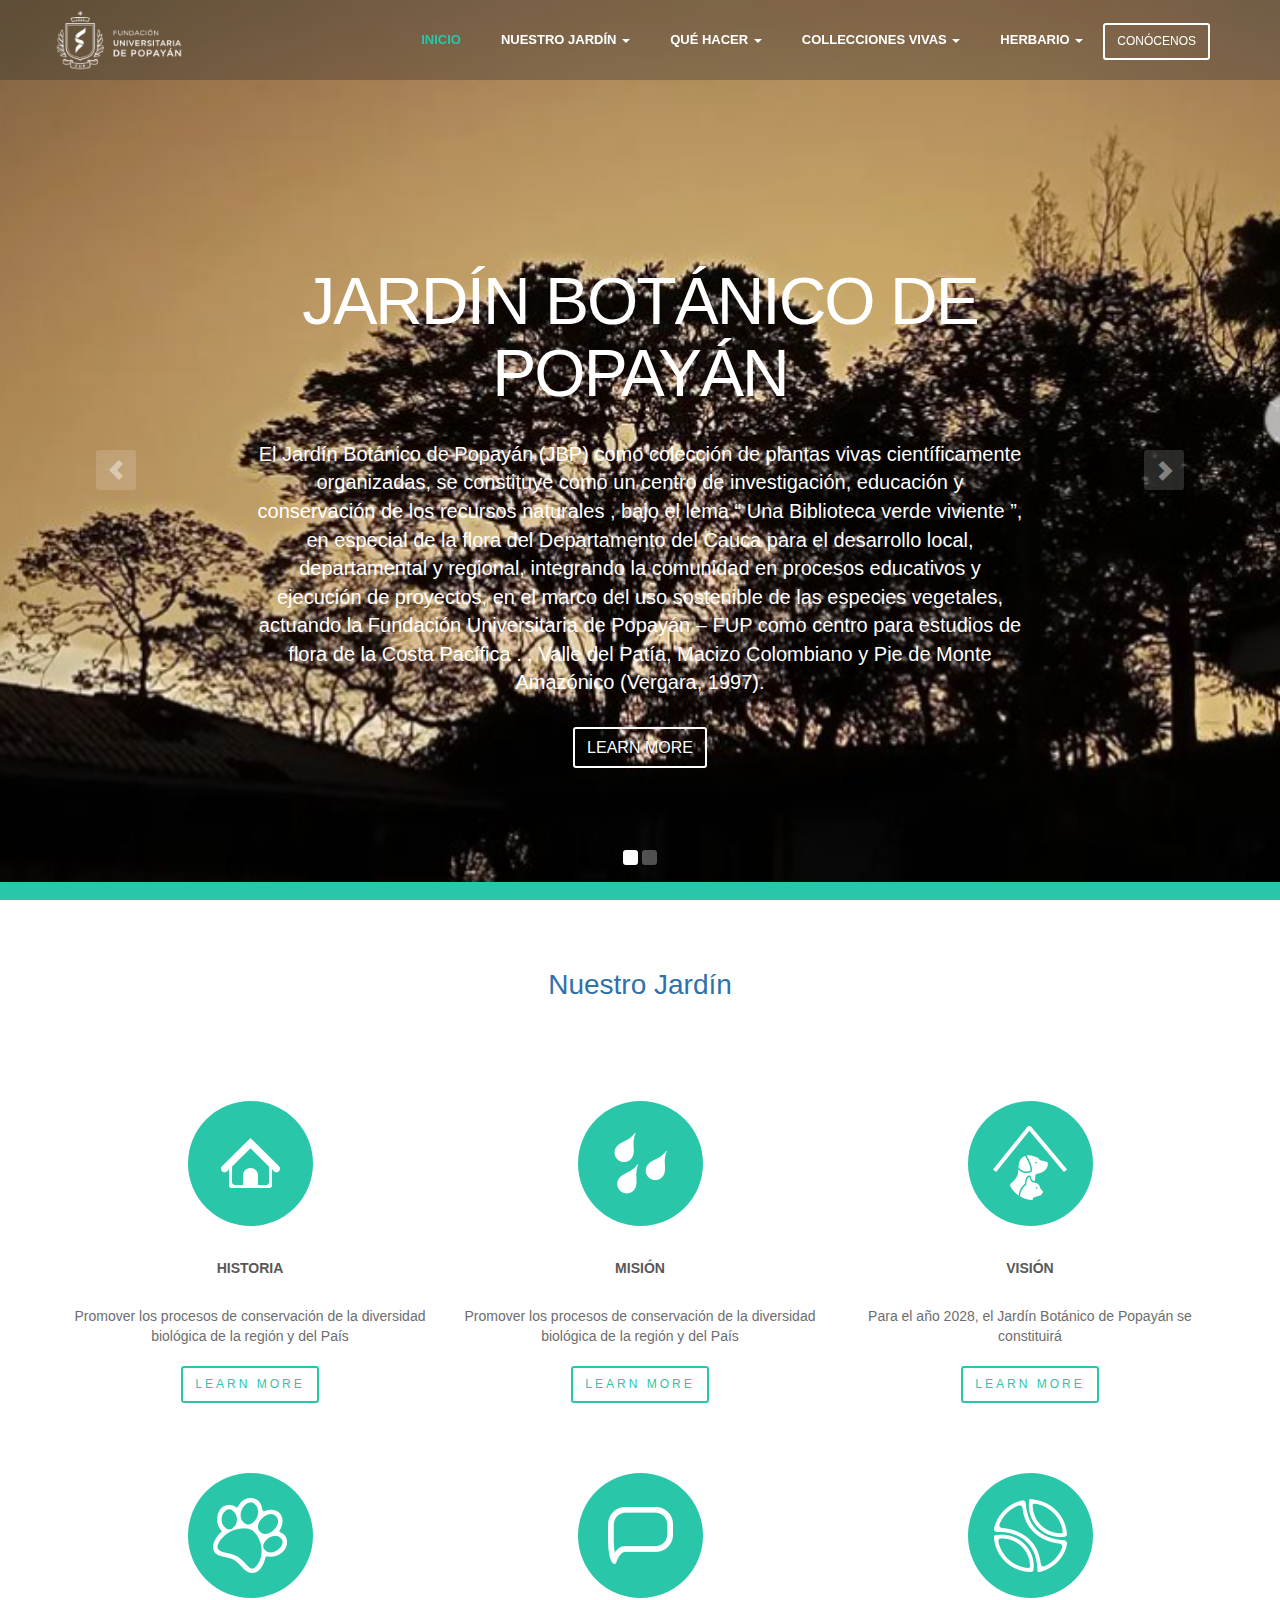
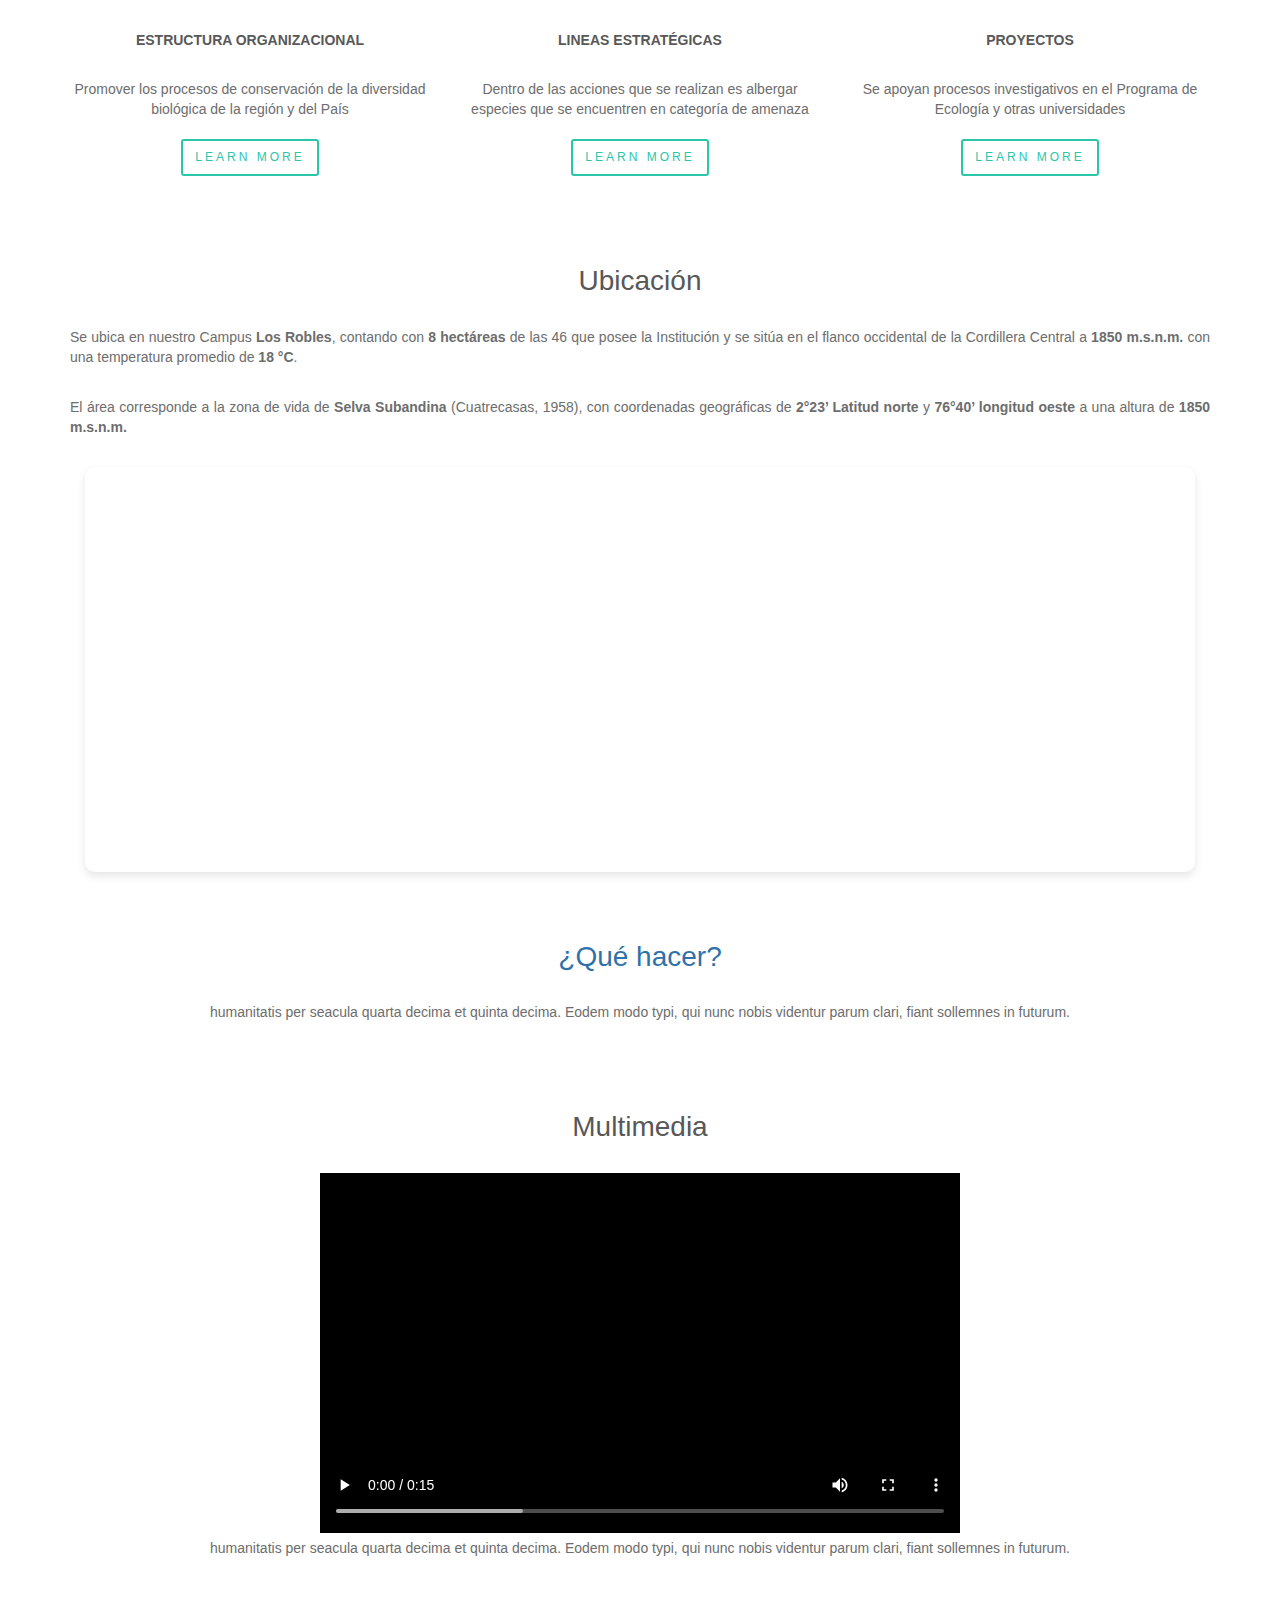
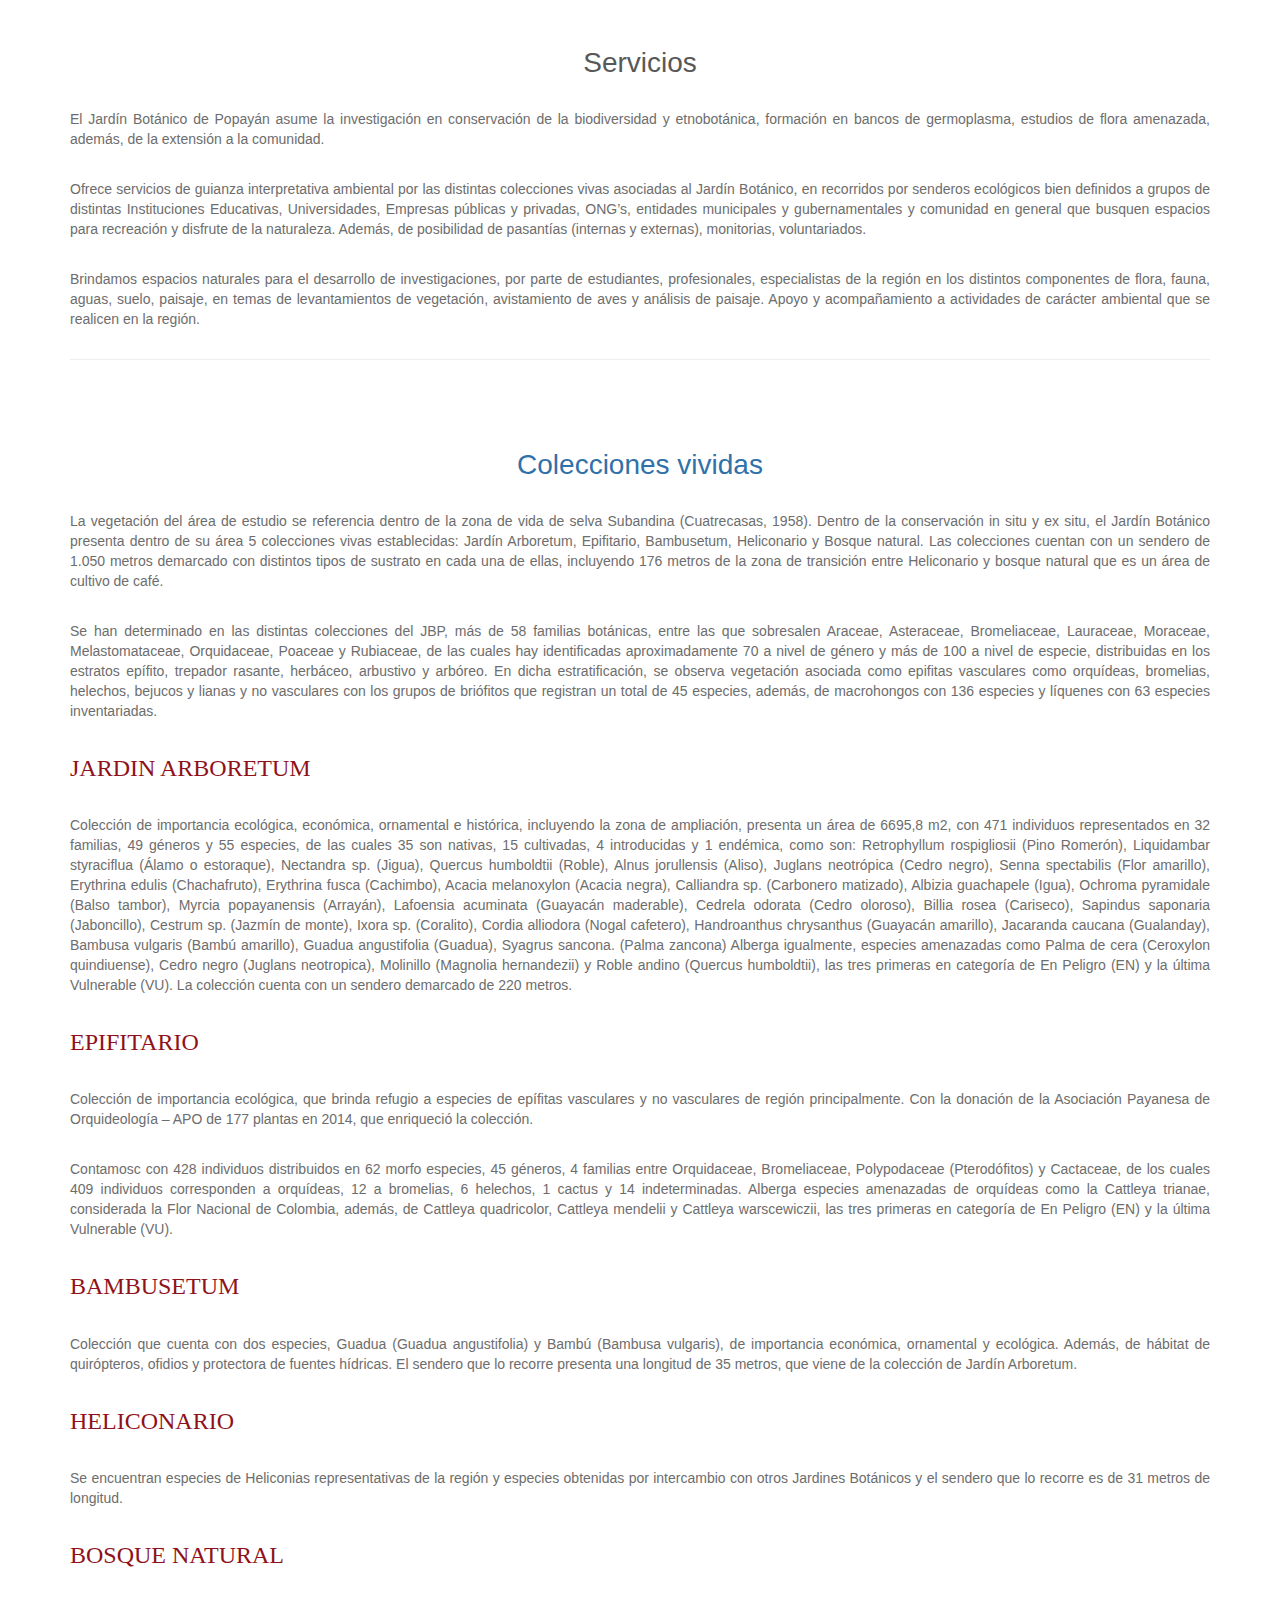
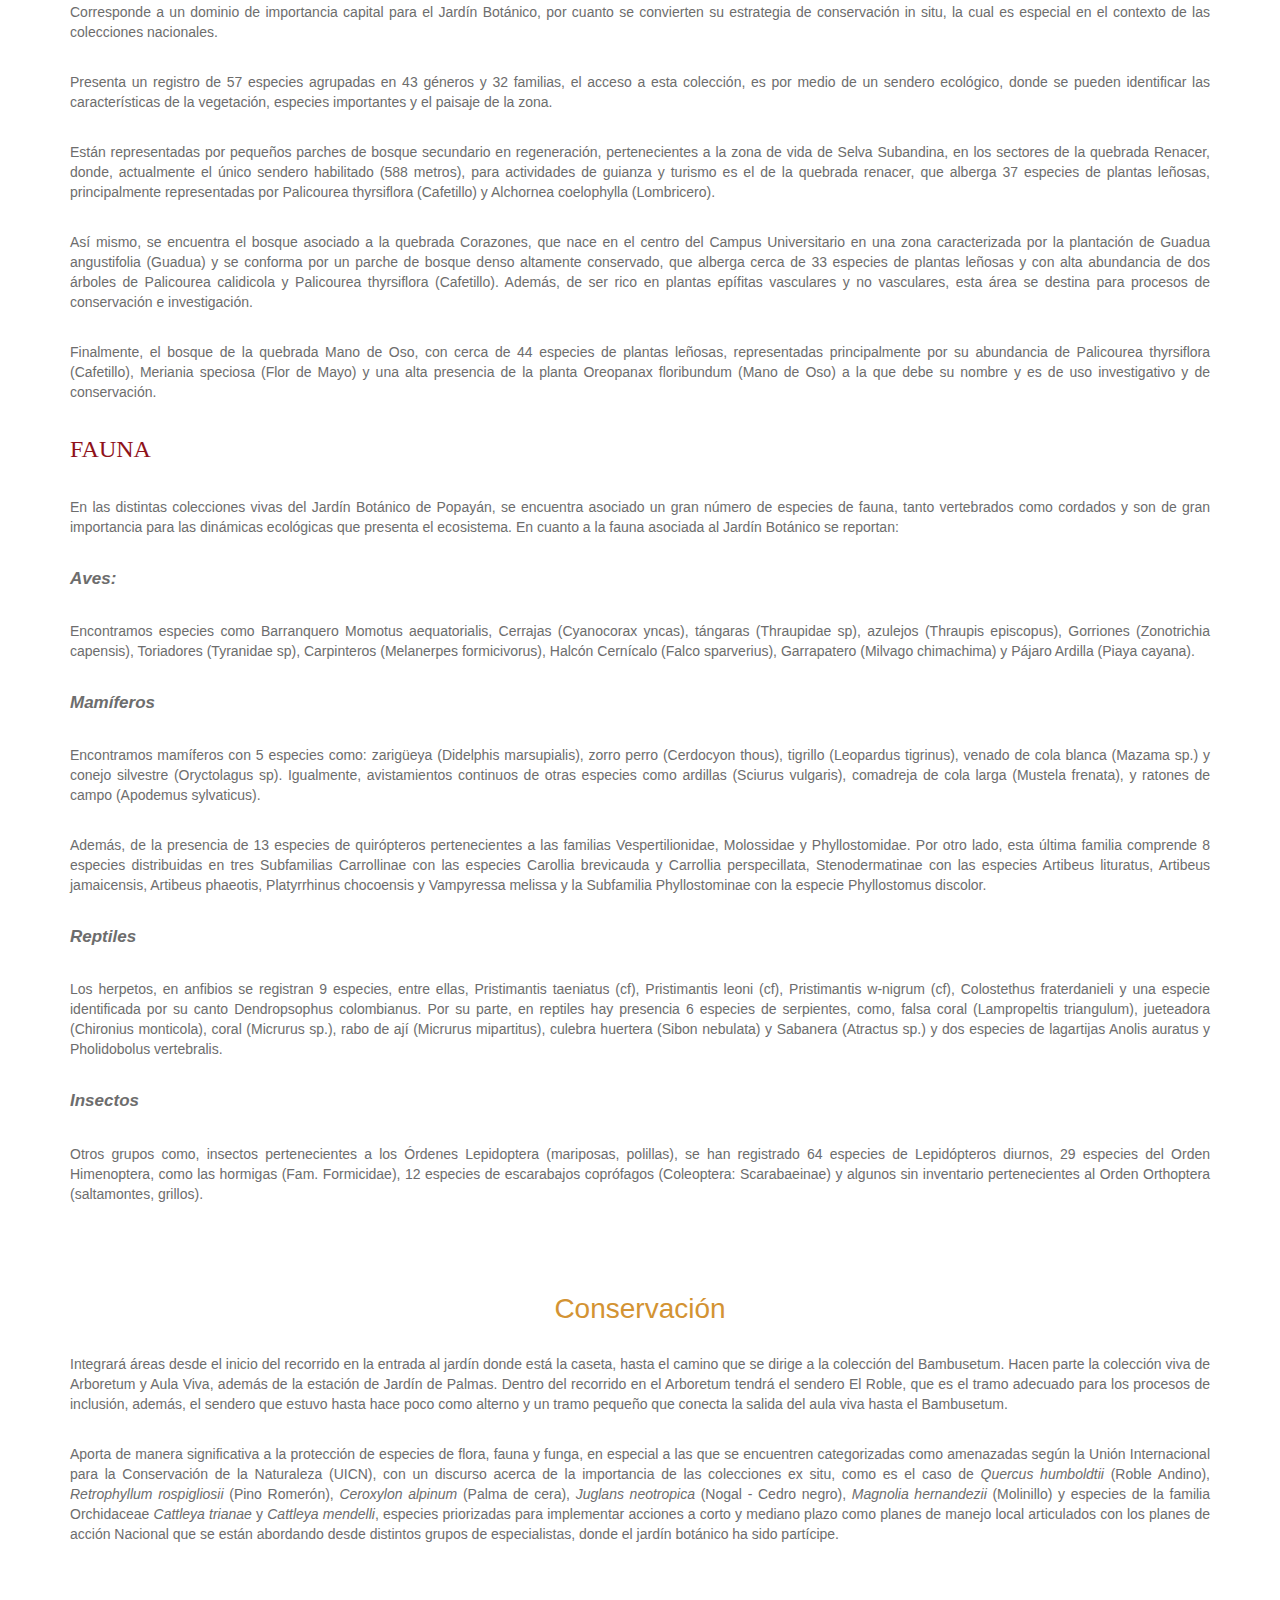
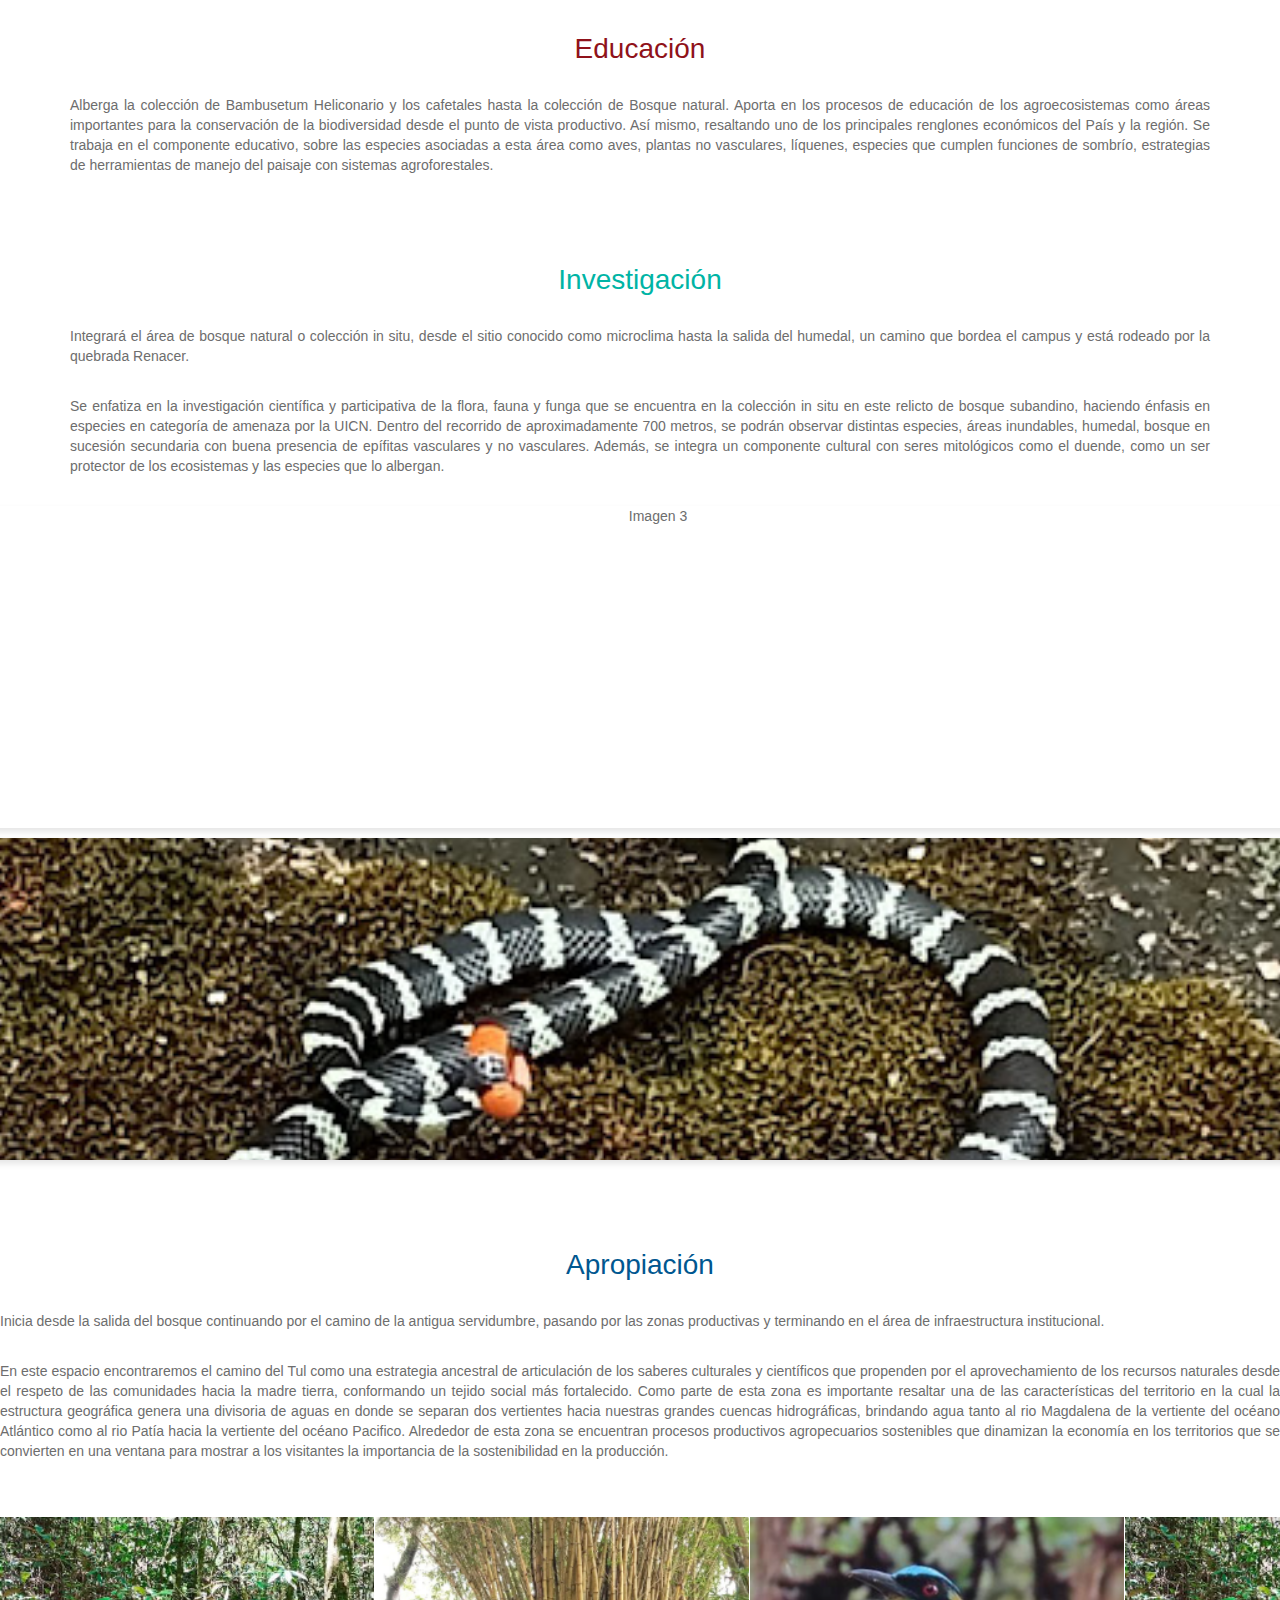
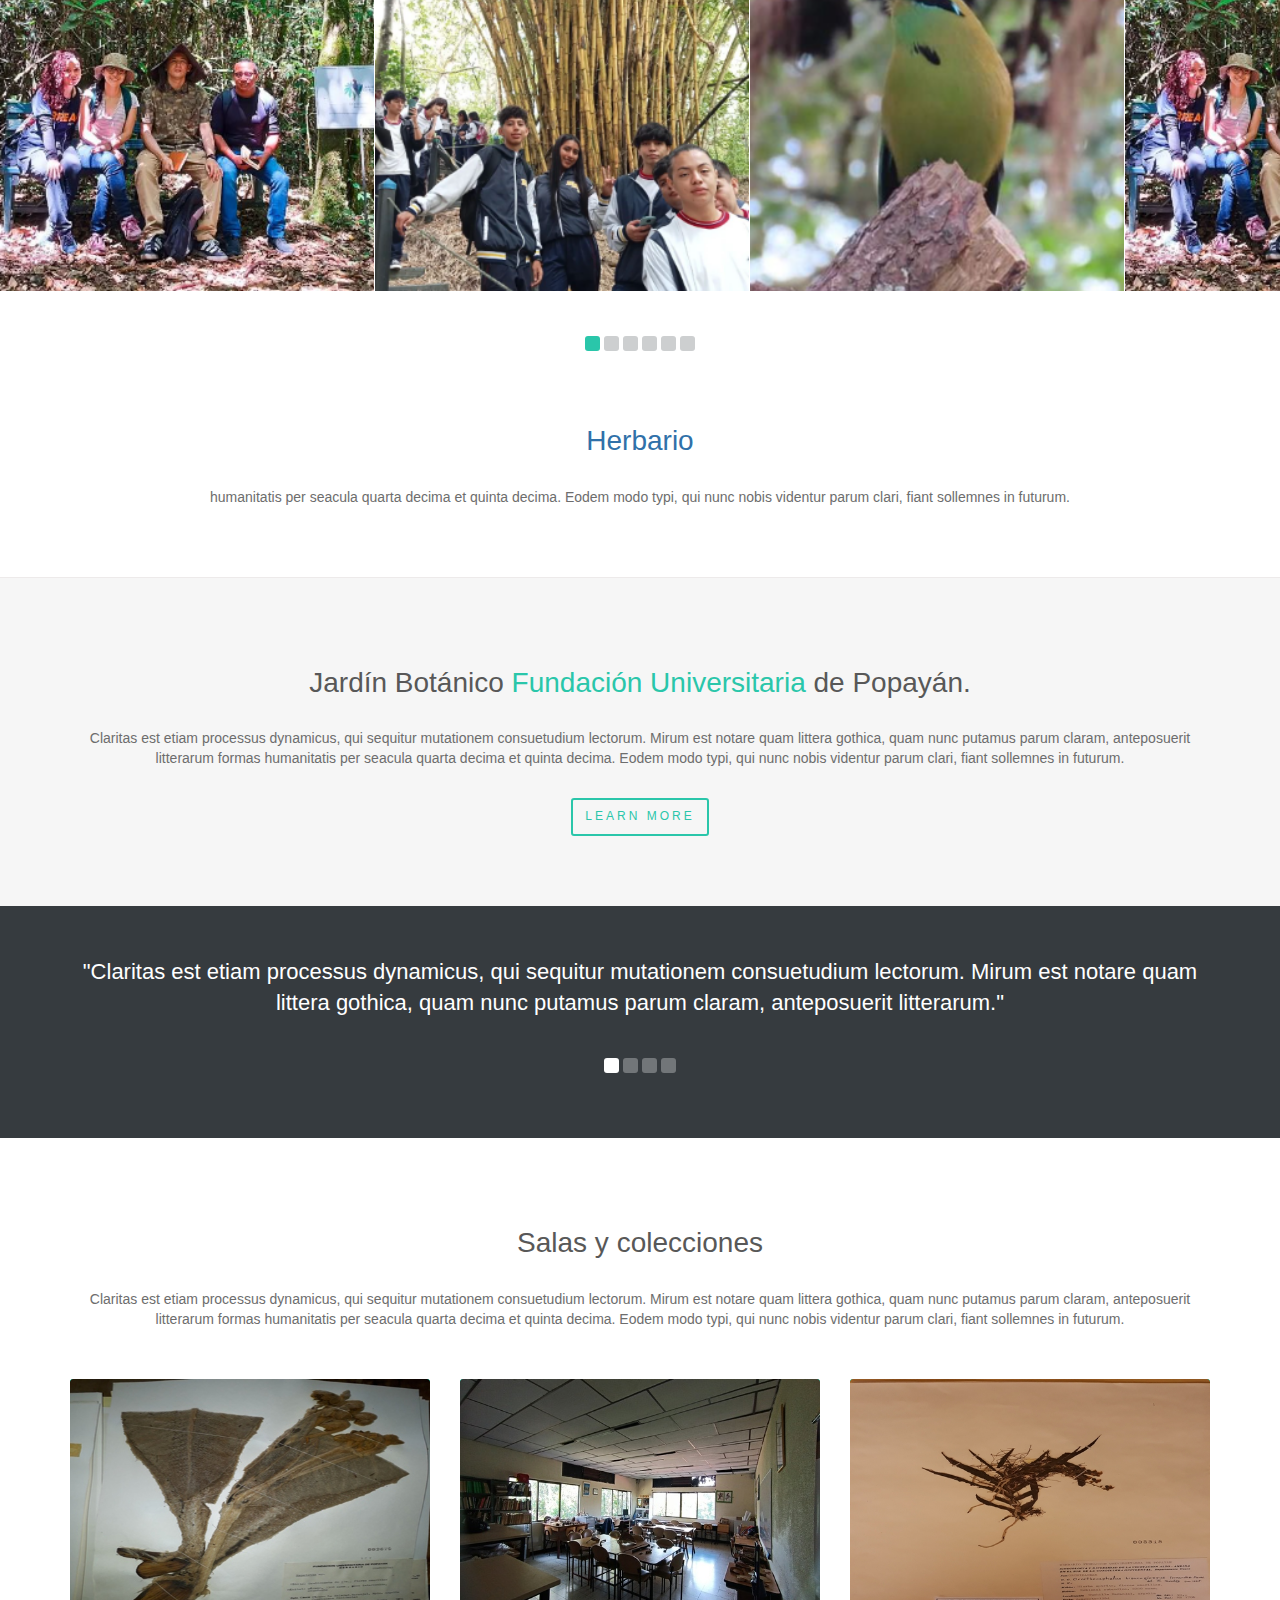
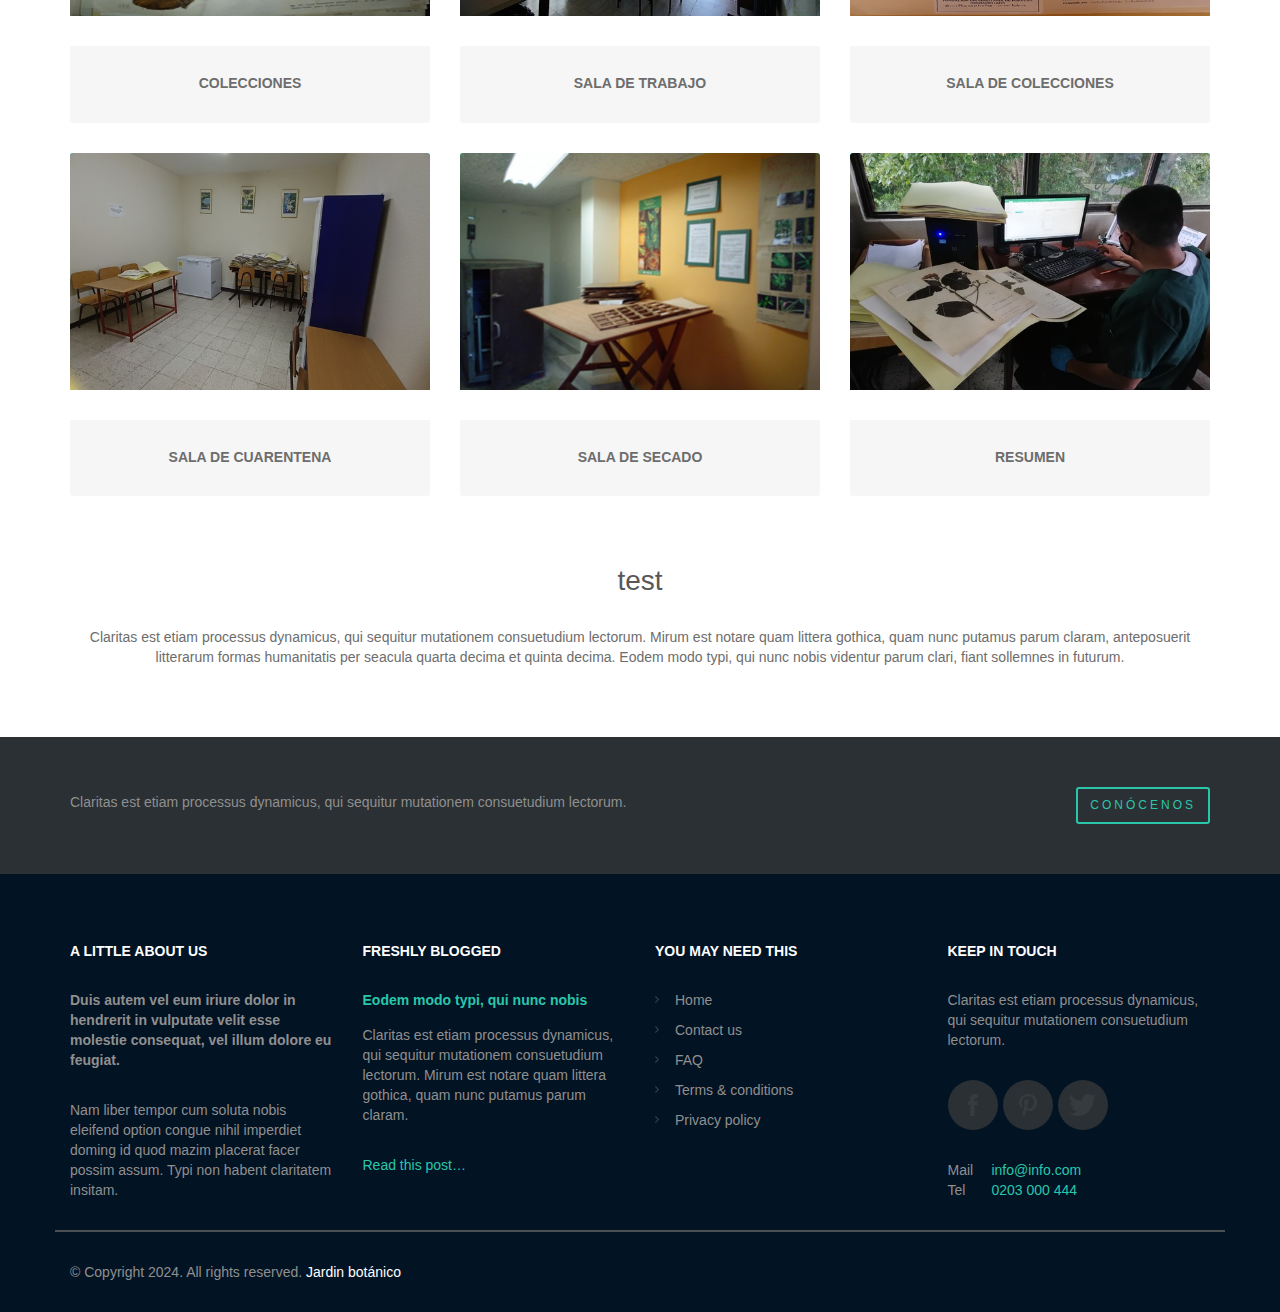
==== index.html @ 78803b73 "versión 01" ====
<!DOCTYPE html>
<html lang="en">
  <!-- Mirrored from xenothemes.co.uk/html-templates/petcare/ by HTTrack Website Copier/3.x [XR&CO'2014], Thu, 02 Nov 2023 05:09:32 GMT -->
  <head>
    <meta charset="utf-8" />
    <meta http-equiv="X-UA-Compatible" content="IE=edge" />
    <meta name="viewport" content="width=device-width, initial-scale=1" />
    <title>Jardín Botánico</title>
    <link href="css/bootstrap.min.css" rel="stylesheet" />
    <link href="css/style.css" rel="stylesheet" />
    <link
      href="../../../fonts.googleapis.com/css6808.css?family=Cabin:400,500,600,700,400italic,500italic,600italic,700italic"
      rel="stylesheet"
      type="text/css"
    />
    <link
      href="../../../fonts.googleapis.com/cssa11b.css?family=Lato:300,400,700,900,400italic,700italic,900italic"
      rel="stylesheet"
      type="text/css"
    />
    <!--[if lt IE 9]>
      <script src="https://oss.maxcdn.com/libs/html5shiv/3.7.0/html5shiv.js"></script>
      <script src="https://oss.maxcdn.com/libs/respond.js/1.4.2/respond.min.js"></script>
    <![endif]-->
    <!--[if IE 8
      ]><link rel="stylesheet" type="text/css" href="css/ie8.css"
    /><![endif]-->
  </head>
  <body class="homepage">
    <!-- Navigation -->
    <div class="navbar navbar-default navbar-fixed-top" role="navigation">
      <div class="container">
        <div class="navbar-header">
          <button
            type="button"
            class="navbar-toggle"
            data-toggle="collapse"
            data-target=".navbar-collapse"
          >
            <span class="sr-only">Toggle navigation</span>
            <span class="icon-bar"></span>
            <span class="icon-bar"></span>
            <span class="icon-bar"></span>
          </button>
          <h1>
            <a class="navbar-brand" href="#">
              <img
                src="images/escudo-fundacion.png"
                alt="escudo-fup"
                width="128px"
                height="auto"
              />
            </a>
          </h1>
        </div>
        <div class="navbar-collapse collapse">
          <ul class="nav navbar-nav">
            <li class="active">
              <a href="#" title="Inicio"
                ><span data-hover="Inicio">Inicio</span></a
              >
            </li>
            <li class="dropdown">
              <a href="" class="dropdown-toggle" data-toggle="dropdown"
                ><span data-hover="Nuestro Jardín">Nuestro Jardín</span>
                <b class="caret"></b
              ></a>
              <ul class="dropdown-menu dropdown-color">
                <li>
                  <a href="#ubicacion" title="Ubicación">Ubicación</a>
                </li>
              </ul>
            </li>
            <li class="dropdown">
              <a href="" class="dropdown-toggle" data-toggle="dropdown"
                ><span data-hover="Qué hacer">Qué hacer</span>
                <b class="caret"></b
              ></a>
              <ul class="dropdown-menu dropdown-color">
                <li>
                  <a href="#multimedia" title="Multimedia">Multimedia</a>
                </li>
                <li>
                  <a href="#servicios" title="Servicios">Servicios</a>
                </li>
              </ul>
            </li>
            <li class="dropdown">
              <a href="" class="dropdown-toggle" data-toggle="dropdown"
                ><span data-hover="Collecciones vivas">Collecciones vivas</span>
                <b class="caret"></b
              ></a>
              <ul class="dropdown-menu dropdown-color">
                <li>
                  <a href="#conservacion" title="Conservación">Conservación</a>
                </li>
                <li>
                  <a href="#educacion" title="Educación">Educación</a>
                </li>
                <li>
                  <a href="#investigacion" title="Investigación"
                    >Investigación</a
                  >
                </li>
                <li>
                  <a href="#apropiacion" title="Apropiación">Apropiación</a>
                </li>
              </ul>
            </li>
            <li class="dropdown">
              <a href="" class="dropdown-toggle" data-toggle="dropdown"
                ><span data-hover="Herbario">Herbario</span>
                <b class="caret"></b
              ></a>
              <ul class="dropdown-menu dropdown-color">
                <li>
                  <a href="#nosotros" title="Nosotros">Nosotros</a>
                </li>
                <li>
                  <a href="#salas" title="Salas y colecciones"
                    >Salas y colecciones</a
                  >
                </li>
              </ul>
            </li>
            <li class="purchase-btn">
              <button type="button" class="btn btn-default" onclick="window.open('https://fup.edu.co/', '_blank')">Conócenos</button>
            </li>
          </ul>
        </div>
      </div>
    </div>
    <!-- Navigation end -->
    <!-- Slider -->
    <div id="home_carousel" class="carousel slide" data-ride="carousel">
      <!-- Indicators -->
      <ol class="carousel-indicators">
        <li data-target="#home_carousel" data-slide-to="0" class="active"></li>
        <li data-target="#home_carousel" data-slide-to="1"></li>
      </ol>

      <!-- Wrapper for slides -->
      <div class="carousel-inner">
        <div class="item active">
          <img src="images/2.png" alt="" />
          <div class="carousel-caption">
            <h2>JARDÍN BOTÁNICO DE POPAYÁN</h2>
            <p>
              El Jardín Botánico de Popayán (JBP) como colección de plantas vivas científicamente organizadas, se constituye como un centro de investigación, educación
							y conservación de los recursos naturales , bajo el lema “ Una Biblioteca verde viviente ”, en especial de la flora del Departamento del Cauca para el desarrollo 
							local, departamental y regional, integrando la comunidad en procesos educativos y ejecución de proyectos, en el marco del uso sostenible de las especies vegetales, 
							actuando la Fundación Universitaria de Popayán – FUP como centro para estudios de flora de la Costa Pacífica . , Valle del Patía, Macizo Colombiano y Pie 
							de Monte Amazónico (Vergara, 1997).
            </p>
            <form
              method="get"
              action=" #"
            >
              <button type="submit" class="btn btn-lg btn-default">
                Learn more
              </button>
            </form>
          </div>
        </div>
        <div class="item">
          <img src="images/3.png" alt="" />
          <div class="carousel-caption">
            <h2>Afiliaciones y Redes</h2>
            <p>	-Red Nacional de Jardines Botánicos de Colombia.</p>
						<p>	-Registro Único Nacional de Colecciones Biológicas (RNC).</p>
						<p>	-Red de Museos de Ciencias e Historia Natural.</p>
            <form
              method="get"
              action=" #"
            >
              <button type="submit" class="btn btn-lg btn-default">
                Learn more
              </button>
            </form>
          </div>
        </div>
      </div>

      <!-- Controls -->
      <a class="left carousel-control" href="#home_carousel" data-slide="prev">
        <span class="glyphicon glyphicon-chevron-left"></span>
      </a>
      <a class="right carousel-control" href="#home_carousel" data-slide="next">
        <span class="glyphicon glyphicon-chevron-right"></span>
      </a>
    </div>
    <!-- Slider end -->
    <!-- Services -->
     
    <div class="container">
      <div class="col-md-12 centered">
        <h3 style="color: #3071a9;"><span>Nuestro Jardín</span></h3>
    </div>



      <div class="row">
        <div class="col-md-4 col3">
          <a
            href=""
            title="Dog boarding kennels"
            class="roundal"
            id="kennel"
          ></a>
          <h3>HISTORIA</h3>
          <details>
              <summary>Promover los procesos de conservación de la diversidad biológica de la región y del País</summary>
              <p>Que contribuya al fortalecimiento de los programas de desarrollo de las comunidades, mediante el conocimiento y estudio de la flora amenazada, de potencial económico, genético y ecológico de las plantas cultivadas, silvestres y la fauna asociada al jardín.</p>
          </details>
          <br>
          <form
            method="get"
            action=" #"
          >
            <button type="submit" class="btn btn-default btn-green">
              Learn more
            </button>
          </form>
        </div>
        <div class="col-md-4 col3">
          <a
            href="#"
            title="Doggy grooming"
            class="roundal"
            id="grooming"
          ></a>
          <h3>MISIÓN</h3>
                <details>
                    <summary>Promover los procesos de conservación de la diversidad biológica de la región y del País</summary>
                    <p>Que contribuya al fortalecimiento de los programas de desarrollo de las comunidades, mediante el conocimiento y estudio de la flora amenazada, de potencial económico, genético y ecológico de las plantas cultivadas, silvestres y la fauna asociada al jardín.</p>
                </details>
                <br>
          <form
            method="get"
            action=" #"
          >
            <button type="submit" class="btn btn-default btn-green">
              Learn more
            </button>
          </form>
        </div>
        <div class="col-md-4 col3">
          <a
            href="#"
            title="Adoption centre"
            class="roundal"
            id="adoption"
          ></a>
          <h3>VISIÓN</h3>
                <details>
                    <summary>Para el año 2028, el Jardín Botánico de Popayán se constituirá</summary>
                    <p>Como un centro de estudios en el ámbito científico, técnico, tecnológico y educativo, promoviendo procesos de conservación de la biodiversidad, productivos y ecoturísticos, que mediante la investigación contribuyan al conocimiento del patrimonio cultural, natural, desarrollo local y regional.</p>
                </details>
                <br>
          <form
            method="get"
            action=" #"
          >
            <button type="submit" class="btn btn-default btn-green">
              Learn more
            </button>
          </form>
        </div>
        <div class="col-md-4 col3">
          <a
            href="#"
            title="Dog walking"
            class="roundal"
            id="walking"
          ></a>
          <h3>ESTRUCTURA ORGANIZACIONAL</h3>
                <details>
                    <summary>Promover los procesos de conservación de la diversidad biológica de la región y del País</summary>
                    <p>Que contribuya al fortalecimiento de los programas de desarrollo de las comunidades, mediante el conocimiento y estudio de la flora amenazada, de potencial económico, genético y ecológico de las plantas cultivadas, silvestres y la fauna asociada al jardín.</p>
                </details>
                <br>
          <form
            method="get"
            action=" #"
          >
            <button type="submit" class="btn btn-default btn-green">
              Learn more
            </button>
          </form>
        </div>
        <div class="col-md-4 col3">
          <a
            href="#"
            title="Care advice"
            class="roundal"
            id="advice"
          ></a>
          <h3>LINEAS ESTRATÉGICAS</h3>
          <details>
              <summary>Dentro de las acciones que se realizan es albergar especies que se encuentren en categoría de amenaza</summary>
              <p>Como es el caso de la Palma de cera, Molinillo y algunas orquídeas del género Cattleya, desarrollando proyectos que permiten hacer seguimiento y monitoreo a las especies ya establecidas en el área.</p>
          </details>
          <br>
          <form
            method="get"
            action=" #"
          >
            <button type="submit" class="btn btn-default btn-green">
              Learn more
            </button>
          </form>
        </div>
        <div class="col-md-4 col3">
          <a
            href="#"
            title="Puppy play"
            class="roundal"
            id="play"
          ></a>
          <h3>PROYECTOS</h3>
                <details>
                    <summary>Se apoyan procesos investigativos en el Programa de Ecología y otras universidades</summary>
                    <p>Incluyendo trabajos de grado y proyectos de aula de estudiantes de Ecología, Biología, Ingeniería Forestal e Ingeniería Ambiental, fomentando la publicación de guías de campo y artículos científicos.</p>
                </details>
                <br>
          <form
            method="get"
            action=" #"
          >
            <button type="submit" class="btn btn-default btn-green">
              Learn more
            </button>
          </form>
        </div>
      </div>
      <div class="row" id="ubicacion">
        <div class="col-md-12 centered pt-2">
          <h3><span>Ubicación</span></h3>
          <p style="text-align: justify;">
            Se ubica en nuestro Campus <strong>Los Robles</strong>, contando con <b>8 hectáreas</b> de las 46 que posee la 
            Institución y se sitúa en el flanco occidental de la Cordillera Central a <b>1850 m.s.n.m.</b> con una temperatura promedio de <strong>18 °C</strong>.
          </p>
          <p style="text-align: justify;">
            El área corresponde a la zona de vida de <strong>Selva Subandina</strong> (Cuatrecasas, 1958), con coordenadas geográficas de <b>2°23’ Latitud norte</b> y <b>76°40’ longitud oeste</b> a una altura de <strong>1850 m.s.n.m.</strong>
          </p>
          <!-- Card que contiene el mapa -->
				<div class="col-md-12">
					<div class="card" style="border-radius: 10px; box-shadow: 0 4px 8px rgba(0, 0, 0, 0.1);">
						<div class="card-body">
              <!-- Mapa en iframe dentro de la card -->
							<iframe 
								src="https://www.google.com/maps/embed?pb=!1m18!1m12!1m3!1d31804.29339862994!2d-76.61677993359375!3d2.4419057!2m3!1f0!2f0!3f0!3m2!1i1024!2i768!4f13.1!3m3!1m2!1s0x8e300419afade71b%3A0x124cd8da8f1cf68!2sPopay%C3%A1n%2C%20Cauca!5e0!3m2!1sen!2sco!4v1697390913287!5m2!1sen!2sco" 
								width="100%" 
								height="400" 
								style="border:0;" 
								allowfullscreen="" 
								loading="lazy" 
								referrerpolicy="no-referrer-when-downgrade">
							</iframe>
						</div>
					</div>
				</div>
        </div>
      </div>
      
      <div class="row">
        <div class="col-md-12 centered">
          <h3 style="color: #3071a9;"><span>¿Qué hacer?</span></h3>
          <p>
            humanitatis per seacula quarta decima et quinta decima. Eodem modo
            typi, qui nunc nobis videntur parum clari, fiant sollemnes in
            futurum.
          </p>
          <!-- Card que contiene el mapa -->
        </div>
      </div>

      <div class="row" id="multimedia">
        <div class="col-md-12 centered pt-2">
          <h3><span>Multimedia</span></h3>
          <video width="640" height="360" controls autoplay>
            <source src="images/video1.mp4" type="video/mp4">
          </video>
          <p>
            humanitatis per seacula quarta decima et quinta decima. Eodem modo
            typi, qui nunc nobis videntur parum clari, fiant sollemnes in
            futurum.
          </p>
          <!-- Card que contiene el mapa -->
        </div>
      </div>

      <div class="row" id="servicios">
        <div class="col-md-12 centered pt-2">
          <h3><span>Servicios</span></h3>
          <p style="text-align: justify;">
            El Jardín Botánico de Popayán asume la investigación en conservación de la biodiversidad y etnobotánica, 
            formación en bancos de germoplasma, estudios de flora amenazada, además, de la extensión a la comunidad.
          </p>
          <p style="text-align: justify;">
            Ofrece servicios de guianza interpretativa ambiental por las distintas colecciones vivas asociadas al Jardín Botánico, en recorridos por 
            senderos ecológicos bien definidos a grupos de distintas Instituciones Educativas, Universidades, Empresas públicas y privadas, ONG’s, 
            entidades municipales y gubernamentales y comunidad en general que busquen espacios para recreación y disfrute de la naturaleza. Además, 
            de posibilidad de pasantías (internas y externas), monitorias, voluntariados.
          </p>
          <p style="text-align: justify;">
            Brindamos espacios naturales para el desarrollo de investigaciones, por parte de estudiantes, profesionales, especialistas de la región 
            en los distintos componentes de flora, fauna, aguas, suelo, paisaje, en temas de levantamientos de vegetación, avistamiento de aves y análisis de paisaje.
            Apoyo y acompañamiento a actividades de carácter ambiental que se realicen en la región.
          </p><hr>
          <!-- Card que contiene el mapa -->
        </div>
      </div>

      <div class="row">
        <div class="col-md-12 centered">
          <h3 style="color: #3071a9;"><span>Colecciones vividas</span></h3>
          <p style="text-align: justify;">
            La vegetación del área de estudio se referencia dentro de la zona de vida de selva Subandina (Cuatrecasas, 1958). Dentro de la conservación
             in situ y ex situ, el Jardín Botánico presenta dentro de su área 5 colecciones vivas establecidas: Jardín Arboretum, Epifitario, 
             Bambusetum, Heliconario y Bosque natural. Las colecciones cuentan con un sendero de 1.050 metros demarcado con distintos tipos de 
             sustrato en cada una de ellas, incluyendo 176 metros de la zona de transición entre Heliconario y bosque natural que es un área de cultivo de café.
          </p>
          <p style="text-align: justify;">
            Se han determinado en las distintas colecciones del JBP, más de 58 familias botánicas, entre las que sobresalen Araceae, Asteraceae, 
            Bromeliaceae, Lauraceae, Moraceae, Melastomataceae, Orquidaceae, Poaceae y Rubiaceae, de las cuales hay identificadas aproximadamente 
            70 a nivel de género y más de 100 a nivel de especie, distribuidas en los estratos epífito, trepador rasante, herbáceo, arbustivo y arbóreo. 
            En dicha estratificación, se observa vegetación asociada como epifitas vasculares como orquídeas, bromelias, helechos, bejucos y lianas y no 
            vasculares con los grupos de briófitos que registran un total de 45 especies, además, de macrohongos con 136 especies y líquenes con 63 especies inventariadas.
          </p>
          <p style="text-align: left; color: #8F121A; font-size: 24px; font-family: 'Georgia', serif;">JARDIN ARBORETUM</p>
          <p style="text-align: justify;">Colección de importancia ecológica, económica, ornamental e histórica, incluyendo la zona de ampliación, 
            presenta un área de 6695,8 m2, con 471 individuos representados en 32 familias, 49 géneros y 55 especies, de las cuales 35 son nativas, 
            15 cultivadas, 4 introducidas y 1 endémica, como son: Retrophyllum rospigliosii (Pino Romerón), Liquidambar styraciflua (Álamo o estoraque),
             Nectandra sp. (Jigua), Quercus humboldtii (Roble), Alnus jorullensis (Aliso), Juglans neotrópica (Cedro negro), Senna spectabilis (Flor amarillo), 
             Erythrina edulis (Chachafruto), Erythrina fusca (Cachimbo), Acacia melanoxylon (Acacia negra), Calliandra sp. (Carbonero matizado), 
             Albizia guachapele (Igua), Ochroma pyramidale (Balso tambor), Myrcia popayanensis (Arrayán), Lafoensia acuminata (Guayacán maderable), 
             Cedrela odorata (Cedro oloroso), Billia rosea (Cariseco), Sapindus saponaria (Jaboncillo), Cestrum sp. (Jazmín de monte), Ixora sp. (Coralito), 
             Cordia alliodora (Nogal cafetero), Handroanthus chrysanthus (Guayacán amarillo), Jacaranda caucana (Gualanday), Bambusa vulgaris (Bambú amarillo), 
             Guadua angustifolia (Guadua), Syagrus sancona. (Palma zancona) Alberga igualmente, especies amenazadas como Palma de cera (Ceroxylon quindiuense), 
             Cedro negro (Juglans neotropica), Molinillo (Magnolia hernandezii) y Roble andino (Quercus humboldtii), las tres primeras en categoría de En Peligro (EN) y 
             la última Vulnerable (VU). La colección cuenta con un sendero demarcado de 220 metros.
            </p>

          <p style="text-align: left; color: #8F121A; font-size: 24px; font-family: 'Georgia', serif;">EPIFITARIO</p>
          <p style="text-align: justify;">Colección de importancia ecológica, que brinda refugio a especies de epífitas vasculares y no vasculares de región principalmente. 
            Con la donación de la Asociación Payanesa de Orquideología – APO de 177 plantas en 2014, que enriqueció la colección.</p>
          <p style="text-align: justify;">Contamosc con 428 individuos distribuidos en 62 morfo especies, 45 géneros, 4 familias entre Orquidaceae, Bromeliaceae, 
            Polypodaceae (Pterodófitos) y Cactaceae, de los cuales 409 individuos corresponden a orquídeas, 12 a bromelias, 6 helechos, 1 cactus y 14 indeterminadas. 
            Alberga especies amenazadas de orquídeas como la Cattleya trianae, considerada la Flor Nacional de Colombia, además, de Cattleya quadricolor, Cattleya 
            mendelii y Cattleya warscewiczii, las tres primeras en categoría de En Peligro (EN) y la última Vulnerable (VU).
          </p>

          <p style="text-align: left; color: #8F121A; font-size: 24px; font-family: 'Georgia', serif;">BAMBUSETUM</p>
          <p style="text-align: justify;">
            Colección que cuenta con dos especies, Guadua (Guadua angustifolia) y Bambú (Bambusa vulgaris), de importancia económica, ornamental y ecológica. Además, 
            de hábitat de quirópteros, ofidios y protectora de fuentes hídricas. El sendero que lo recorre presenta una longitud de 35 metros, que viene de la colección de Jardín Arboretum.
          </p>

          <p style="text-align: left; color: #8F121A; font-size: 24px; font-family: 'Georgia', serif;">HELICONARIO</p>
          <p style="text-align: justify;">Se encuentran especies de Heliconias representativas de la región y especies obtenidas por intercambio con otros Jardines Botánicos y el sendero 
            que lo recorre es de 31 metros de longitud.
          </p>

          <p style="text-align: left; color: #8F121A; font-size: 24px; font-family: 'Georgia', serif;">BOSQUE NATURAL</p>
          <p style="text-align: justify;">Corresponde a un dominio de importancia capital para el Jardín Botánico, por cuanto se convierten su estrategia de conservación in situ, la cual es especial en el contexto de las colecciones nacionales.</p>
          <p style="text-align: justify;">Presenta un registro de 57 especies agrupadas en 43 géneros y 32 familias, el acceso a esta colección, es por medio de un sendero ecológico, donde se pueden identificar las características de la vegetación, 
            especies importantes y el paisaje de la zona.</p>
          <p style="text-align: justify;">Están representadas por pequeños parches de bosque secundario en regeneración, pertenecientes a la zona de vida de Selva Subandina, en los sectores de la quebrada Renacer, donde, 
            actualmente el único sendero habilitado (588 metros), para actividades de guianza y turismo es el de la quebrada renacer, que alberga 37 especies de plantas leñosas, 
            principalmente representadas por Palicourea thyrsiflora (Cafetillo) y Alchornea coelophylla (Lombricero).</p>
          <p style="text-align: justify;">Así mismo, se encuentra el bosque asociado a la quebrada Corazones, que nace en el centro del Campus Universitario en una zona caracterizada por la plantación de Guadua angustifolia 
            (Guadua) y se conforma por un parche de bosque denso altamente conservado, que alberga cerca de 33 especies de plantas leñosas y con alta abundancia de dos árboles de 
            Palicourea calidicola y Palicourea thyrsiflora (Cafetillo). Además, de ser rico en plantas epífitas vasculares y no vasculares, esta área se destina para procesos de 
            conservación e investigación.</p>
          <p style="text-align: justify;">Finalmente, el bosque de la quebrada Mano de Oso, con cerca de 44 especies de plantas leñosas, representadas principalmente por su abundancia de Palicourea thyrsiflora (Cafetillo), 
            Meriania speciosa (Flor de Mayo) y una alta presencia de la planta Oreopanax floribundum (Mano de Oso) a la que debe su nombre y es de uso investigativo y de conservación.
          </p>

          <p style="text-align: left; color: #8F121A; font-size: 24px; font-family: 'Georgia', serif;">FAUNA</p>
          <p style="text-align: justify;">En las distintas colecciones vivas del Jardín Botánico de Popayán, se encuentra asociado un gran número de especies de fauna, tanto vertebrados como cordados y son de gran importancia para las dinámicas 
            ecológicas que presenta el ecosistema. En cuanto a la fauna asociada al Jardín Botánico se reportan:</p>
          <p style="font-size: 17px; text-align: left;font-weight: bold; font-style: italic; color: #6d6d6d;">Aves:</p>
          <p style="text-align: justify;">Encontramos especies como Barranquero Momotus aequatorialis, Cerrajas (Cyanocorax yncas), tángaras (Thraupidae sp), azulejos (Thraupis episcopus), Gorriones (Zonotrichia capensis), Toriadores (Tyranidae sp), Carpinteros (Melanerpes formicivorus), Halcón Cernícalo (Falco sparverius), Garrapatero (Milvago chimachima) y Pájaro Ardilla (Piaya cayana).</p>
          <p style="font-size: 17px; text-align: left;font-weight: bold; font-style: italic; color: #6d6d6d;">Mamíferos</p>
          <p style="text-align: justify;">Encontramos mamíferos con 5 especies como: zarigüeya (Didelphis marsupialis), zorro perro (Cerdocyon thous), tigrillo (Leopardus tigrinus), venado de cola blanca (Mazama sp.) y conejo silvestre (Oryctolagus sp). Igualmente, avistamientos continuos de otras especies como ardillas 
            (Sciurus vulgaris), comadreja de cola larga (Mustela frenata), y ratones de campo (Apodemus sylvaticus).</p>
          <p style="text-align: justify;">Además, de la presencia de 13 especies de quirópteros pertenecientes a las familias Vespertilionidae, Molossidae y Phyllostomidae. Por otro lado, esta última familia comprende 8 especies distribuidas en tres Subfamilias Carrollinae con las especies Carollia brevicauda y Carrollia perspecillata, Stenodermatinae con las especies Artibeus lituratus, Artibeus jamaicensis, 
            Artibeus phaeotis, Platyrrhinus chocoensis y Vampyressa melissa y la Subfamilia Phyllostominae con la especie Phyllostomus discolor.</p>

          <p style="font-size: 17px; text-align: left;font-weight: bold; font-style: italic; color: #6d6d6d;">Reptiles</p>
          <p style="text-align: justify;">Los herpetos, en anfibios se registran 9 especies, entre ellas, Pristimantis taeniatus (cf), Pristimantis leoni (cf), 
            Pristimantis w-nigrum (cf), Colostethus fraterdanieli y una especie identificada por su canto Dendropsophus colombianus. Por su parte, en reptiles hay presencia 6 
            especies de serpientes, como, falsa coral (Lampropeltis triangulum), jueteadora (Chironius monticola), coral (Micrurus sp.), rabo de ají (Micrurus mipartitus), 
            culebra huertera (Sibon nebulata) y Sabanera (Atractus sp.) y dos especies de lagartijas Anolis auratus y Pholidobolus vertebralis.</p>

          <p style="font-size: 17px; text-align: left;font-weight: bold; font-style: italic; color: #6d6d6d;">Insectos</p>
          <p style="text-align: justify;">Otros grupos como, insectos pertenecientes a los Órdenes Lepidoptera (mariposas, polillas), se han registrado 64 especies de Lepidópteros 
            diurnos, 29 especies del Orden Himenoptera, como las hormigas (Fam. Formicidae), 12 
            especies de escarabajos coprófagos (Coleoptera: Scarabaeinae) y algunos sin inventario pertenecientes al Orden Orthoptera (saltamontes, grillos).</p>
          
          <!-- Card que contiene el mapa -->
        </div>
      </div>

      <div class="row" id="conservacion">
        <div class="col-md-12 centered pt-2">
          <h3 style="color: #d39333;"><span>Conservación</span></h3>
          <p style="text-align: justify;">
            Integrará áreas desde el inicio del recorrido en la entrada al jardín donde está la caseta, hasta el camino que se dirige a la colección del Bambusetum. Hacen parte la colección viva de Arboretum y Aula Viva, además de la estación de Jardín de Palmas. Dentro del recorrido en el Arboretum tendrá el sendero El Roble, que es el tramo adecuado para 
            los procesos de inclusión, además, el sendero que estuvo hasta hace poco como alterno y un tramo pequeño que conecta la salida del aula viva hasta el Bambusetum. 
          </p>
          <p style="text-align: justify;">
            Aporta de manera significativa a la protección de especies de flora, fauna y funga, en especial a las que se encuentren categorizadas como amenazadas según la Unión Internacional para la Conservación de la Naturaleza (UICN), con un discurso acerca de la importancia de las colecciones ex situ, como es el caso 
            de <em>Quercus humboldtii</em> (Roble Andino), <em>Retrophyllum rospigliosii</em> (Pino Romerón), <em>Ceroxylon alpinum</em> (Palma de cera), <em>Juglans neotropica</em> (Nogal - Cedro negro), <em>Magnolia hernandezii</em> 
            (Molinillo) y especies de la familia Orchidaceae <em>Cattleya trianae</em> y <em>Cattleya mendelli</em>, especies priorizadas para implementar acciones a corto y mediano plazo como planes de manejo 
            local articulados con los planes de acción Nacional que se están abordando desde distintos grupos de especialistas, donde el jardín botánico ha sido partícipe.
        </p>
          <!-- Card que contiene el mapa -->
        </div>
      </div>

      <div class="row" id="educacion">
        <div class="col-md-12 centered pt-2">
          <h3 style="color: #8f121a;"><span>Educación</span></h3>
          <p style="text-align: justify;">
            Alberga la colección de Bambusetum Heliconario y los cafetales hasta la colección de Bosque natural. Aporta en los procesos de educación de los agroecosistemas como áreas importantes para la conservación de la biodiversidad desde el punto de vista productivo. Así mismo, resaltando uno de los principales renglones económicos del País y la región. Se trabaja en el componente educativo, sobre las especies asociadas a 
            esta área como aves, plantas no vasculares, líquenes, especies que cumplen funciones de sombrío, estrategias de herramientas de manejo del paisaje con sistemas agroforestales.
          </p>
          <!-- Card que contiene el mapa -->
        </div>
      </div>

      <div class="row" id="investigacion">
        <div class="col-md-12 centered pt-2">
          <h3 style="color: #00b4a5;"><span>Investigación</span></h3>
          <p style="text-align: justify;">
            Integrará el área de bosque natural o colección in situ, desde el sitio conocido como microclima hasta la salida del humedal, un camino que bordea el campus y está rodeado por 
            la quebrada Renacer.
          </p>
          <p style="text-align: justify;">
            Se enfatiza en la investigación científica y participativa de la flora, fauna y funga que se encuentra en la colección in situ en este relicto de bosque subandino, haciendo 
            énfasis en especies en categoría de amenaza por la UICN. Dentro del recorrido de aproximadamente 700 metros, se podrán observar distintas especies, áreas inundables, humedal,
            bosque en sucesión secundaria con buena presencia de epífitas vasculares y 
            no vasculares. Además, se integra un componente cultural con seres mitológicos como el duende, como un ser protector de los ecosistemas y las especies que lo albergan.
          </p>
          
          <div class="image-grid-inv">
            <img src="images/investigacion/img_inv01.jpg" alt="Imagen 1">
            <img src="images/investigacion/img_inv02.jpg" alt="Imagen 2">
            <img src="images/investigacion/img_inv03.jpg" alt="Imagen 3">
            <img src="images/investigacion/img_inv05.jpg" alt="Imagen 4">
            <img src="images/investigacion/img_inv06.jpg" alt="Imagen 5">
            <img src="images/investigacion/img_inv12.jpg" alt="Imagen 6">
        </div>
        
        <style type="text/css">
            .image-grid-inv {
                display: grid;
                grid-template-columns: repeat(3, 1fr);
                grid-gap: 10px;
                justify-content: center; /* Centra el grid horizontalmente */
                align-items: center; /* Centra el contenido verticalmente */
                width: 90%;
                max-width: 1200px;
                margin: 0 auto;
            }
        
            .image-grid-inv img {
                width: 2128px; /* Ancho fijo */
                height: 322px; /* Alto fijo */
                object-fit: cover; /* Asegura que las imágenes llenen el espacio */
                border-radius: 8px;
                box-shadow: 0 4px 6px rgba(0, 0, 0, 0.1);
                transition: transform 0.3s ease, box-shadow 0.3s ease;
                margin: 0 auto; /* Centra cada imagen en su celda */
            }
        
            .image-grid-inv img:hover {
                transform: scale(1.05);
                box-shadow: 0 6px 10px rgba(0, 0, 0, 0.15);
            }
        </style>
        
        <script type="text/javascript">
            // Opcional: Puedes añadir funcionalidades, como cambiar la imagen al hacer clic.
            document.querySelectorAll('.image-grid-inv img').forEach(img => {
                img.addEventListener('click', () => {
                    alert(`Has hecho clic en la imagen: ${img.alt}`);
                });
            });
        </script>
        

        </div>
        </div>
      </div>

      <div class="row" id="apropiacion">
        <div class="col-md-12 centered pt-2">
          <h3 style="color: #005790;"><span>Apropiación</span></h3>
          <p style="text-align: justify;">
            Inicia desde la salida del bosque continuando por el camino de la antigua servidumbre, pasando por las zonas productivas y terminando en el área de infraestructura institucional.
          </p>
          <p style="text-align: justify;">
            En este espacio encontraremos el camino del Tul como una estrategia ancestral de articulación de los saberes culturales y científicos que propenden por el aprovechamiento 
            de los recursos naturales desde el respeto de las comunidades hacia la madre tierra, conformando un tejido social más fortalecido. Como parte de esta zona es importante resaltar 
            una de las características del territorio en la cual la estructura geográfica genera una divisoria de aguas en donde se separan dos vertientes hacia nuestras grandes cuencas 
            hidrográficas, brindando agua tanto al rio Magdalena de la vertiente del océano Atlántico como al rio Patía hacia la vertiente del océano Pacifico. Alrededor de esta zona se 
            encuentran procesos productivos agropecuarios sostenibles que dinamizan la economía en los territorios que se convierten en una ventana para mostrar a los visitantes la importancia 
            de la sostenibilidad en la producción.
          </p>
          <!-- Card que contiene el mapa -->
        </div>
      </div>
      
    </div>
    <!-- Services end -->
    <!-- Carousel -->
    <div id="c-carousel">
      <div id="wrapper">
        
        <div id="carousel">
          <div>
            <a
              href="images/dog-1.png"
              title="Dog"
              data-hover="Sandy the west highland terrier"
              data-toggle="lightbox"
              class="lightbox"
            >
              <img src="images/dog-1.png" alt="Dog" />
            </a>
          </div>
          <div>
            <a
              href="images/dog-2.png"
              title="Dog"
              data-hover="Marty the yorkshire terrier"
              data-toggle="lightbox"
              class="lightbox"
            >
              <img src="images/dog-2.png" alt="Dog" />
            </a>
          </div>
          <div>
            <a
              href="images/dog-3.png"
              title="Dog"
              data-hover="Kyla the bull terrier"
              data-toggle="lightbox"
              class="lightbox"
            >
              <img src="images/dog-3.png" alt="Dog" />
            </a>
          </div>
          <div>
            <a
              href="images/dog-1.png"
              title="Dog"
              data-hover="Marty the yorkshire terrier"
              data-toggle="lightbox"
              class="lightbox"
            >
              <img src="images/dog-1.png" alt="Dog" />
            </a>
          </div>
          <div>
            <a
              href="images/dog-2.png"
              title="Dog"
              data-hover="Sandy the west highland terrier"
              data-toggle="lightbox"
              class="lightbox"
            >
              <img src="images/dog-2.png" alt="Dog" />
            </a>
          </div>
          <div>
            <a
              href="images/dog-3.png"
              title="Dog"
              data-hover="Kyla the bull terrier"
              data-toggle="lightbox"
              class="lightbox"
            >
              <img src="images/dog-3.png" alt="Dog" />
            </a>
          </div>
        </div>
        <div id="pager" class="pager"></div>
      </div>
    </div>
    <!-- Carousel end -->
    <!-- Rehome -->
    <div class="container">
      <div class="col-md-12 centered">
        <h3 style="color: #3071a9;"><span>Herbario</span></h3>
        <p>
          humanitatis per seacula quarta decima et quinta decima. Eodem modo
          typi, qui nunc nobis videntur parum clari, fiant sollemnes in
          futurum.
        </p>
        <!-- Card que contiene el mapa -->
      </div>
    </div>

    <div class="rehome pt-2" id="nosotros">
      <div class="container">
        <div class="row">
          <div class="col-md-12 centered">
            <h4>
              Jardín Botánico
              <a
                href="#"
                title="Jardín Botánico Fundación Universitaria de Popayán."
                >Fundación Universitaria</a
              >
              de Popayán.
            </h4>
            <!--<p><a href="#" title="Dougie" class="roundal"></a></p>
           <-->
            <p>
              Claritas est etiam processus dynamicus, qui sequitur mutationem
              consuetudium lectorum. Mirum est notare quam littera gothica, quam
              nunc putamus parum claram, anteposuerit litterarum formas
              humanitatis per seacula quarta decima et quinta decima. Eodem modo
              typi, qui nunc nobis videntur parum clari, fiant sollemnes in
              futurum.
            </p>
            <form
              method="get"
              action=" #"
            >
              <button type="submit" class="btn btn-default btn-green">
                Learn more
              </button>
            </form>
          </div>
        </div>
      </div>
    </div>
    <!-- Rehome end -->
    <!-- Testimonials -->
    <div class="testimonials" data-stellar-background-ratio="0.6">
      <div class="container">
        <div class="row">
          <div class="col-md-12 centered">
            <!-- Slider -->
            <div
              id="home_testimonial"
              class="carousel slide"
              data-ride="carousel"
            >
              <!-- Indicators -->
              <ol class="carousel-indicators">
                <li
                  data-target="#home_testimonial"
                  data-slide-to="0"
                  class="active"
                ></li>
                <li data-target="#home_testimonial" data-slide-to="1"></li>
                <li data-target="#home_testimonial" data-slide-to="2"></li>
                <li data-target="#home_testimonial" data-slide-to="3"></li>
              </ol>

              <!-- Wrapper for slides -->
              <div class="carousel-inner">
                <div class="item active">
                  <p>
                    "Claritas est etiam processus dynamicus, qui sequitur
                    mutationem consuetudium lectorum. Mirum est notare quam
                    littera gothica, quam nunc putamus parum claram,
                    anteposuerit litterarum."
                  </p>
                </div>
                <div class="item">
                  <p>
                    "Duis autem vel eum iriure dolor in hendrerit in vulputate
                    velit esse molestie consequat, vel illum dolore eu feugiat
                    nulla facilisis at vero eros et accumsan et iusto odio
                    dignissim qui."
                  </p>
                </div>
                <div class="item">
                  <p>
                    "Claritas est etiam processus dynamicus, qui sequitur
                    mutationem consuetudium lectorum. Mirum est notare quam
                    littera gothica, quam nunc putamus parum claram,
                    anteposuerit litterarum."
                  </p>
                </div>
                <div class="item">
                  <p>
                    "Duis autem vel eum iriure dolor in hendrerit in vulputate
                    velit esse molestie consequat, vel illum dolore eu feugiat
                    nulla facilisis at vero eros et accumsan et iusto odio
                    dignissim qui."
                  </p>
                </div>
              </div>
            </div>
            <!-- Slider end -->
          </div>
        </div>
      </div>
    </div>
    <!-- Testimonials end -->
    <!-- Adoption -->
    <div class="container" id="salas">
      <div class="row">
        <div class="col-md-12 centered pt-2">
          <h3><span>Salas y colecciones</span></h3>
          <p>
            Claritas est etiam processus dynamicus, qui sequitur mutationem
            consuetudium lectorum. Mirum est notare quam littera gothica, quam
            nunc putamus parum claram, anteposuerit litterarum formas
            humanitatis per seacula quarta decima et quinta decima. Eodem modo
            typi, qui nunc nobis videntur parum clari, fiant sollemnes in
            futurum.
          </p>
        </div>
      </div>
      <div class="row adoption">
        <div class="col-md-4">
          <a href="" title="COLECCIONES"
            ><img src="images\salas_coleccioes\colecciones\img01_colecciones.jpg" alt="Saint Bernard"
          /></a>
          <div class="title">
            <h5>
              <span data-hover="Colecciones">Colecciones</span>
            </h5>
          </div>
        </div>
        <div class="col-md-4">
          <a href="#" title="SALA DE TRABAJO"
            ><img src="images\salas_coleccioes\sala de trabajo\img01_trabajo.jpg" alt="Beagle"
          /></a>
          <div class="title">
            <h5>
              <span data-hover="Sala de Trabajo">Sala de Trabajo</span>
            </h5>
          </div>
        </div>
        <div class="col-md-4">
          <a href="#" title="SALA DE COLECCIONES"
            ><img src="images\salas_coleccioes\sala de colecciones\img02_colecciones.jpg" alt="Staffordshire Bull Terrier"
          /></a>
          <div class="title">
            <h5>
              <span data-hover="Sala de Colecciones"
                >Sala de Colecciones</span
              >
            </h5>
          </div>
        </div>
        <div class="col-md-4">
          <a href="#" title="SALA DE CUARENTENA"
            ><img src="images\salas_coleccioes\sala de cuarentena\img01_cuarentena.jpg" alt="King Charles Cavalier"
          /></a>
          <div class="title">
           
            <h5>
              <span data-hover="Sala de Cuarentena"
                >Sala de Cuarentena</span
              >
            </h5>
          </div>
        </div>
        <div class="col-md-4">
          <a href="#" title="SALA DE SECADO"
            ><img src="images\salas_coleccioes\sala de secado\img01_secado.png" alt="Dachshund"
          /></a>
          <div class="title">
            <h5>
              <span data-hover="Sala de Secado">Sala de Secado</span>
            </h5>
          </div>
        </div>
        <div class="col-md-4">
          <a href="#" title="RESUMEN"
            ><img src="images\salas_coleccioes\resumen\img02_resumen.jpg" alt="French Bulldog"
          /></a>
          <div class="title">
            <h5>
              <span data-hover="Resumen">Resumen</span>
            </h5>
          </div>
        </div>
      </div>
    </div>
    <!-- Adoption end -->
    <!-- Collecciones -->
    <div class="container">
      <div class="row">
        <div class="col-md-12 centered">
          <h3><span>test</span></h3>
          <p>
            Claritas est etiam processus dynamicus, qui sequitur mutationem
            consuetudium lectorum. Mirum est notare quam littera gothica, quam
            nunc putamus parum claram, anteposuerit litterarum formas
            humanitatis per seacula quarta decima et quinta decima. Eodem modo
            typi, qui nunc nobis videntur parum clari, fiant sollemnes in
            futurum.
          </p>
        </div>
      </div>
    </div>
    <!-- Collecciones end -->
    <!-- Purchase -->
    <div class="purchase">
      <div class="container">
        <div class="row">
          <div class="col-md-9">
            <p>
              
              <span
                >Claritas est etiam processus dynamicus, qui sequitur mutationem
                consuetudium lectorum.</span
              >
            </p>
          </div>
          <div class="col-md-3 purchase-button" id="conocenos">
            <button type="" class="btn btn-default btn-green">
              Conócenos
            </button>
          </div>
        </div>
      </div>
    </div>
    <!-- Purchase end -->
    <!-- Footer -->
    <div class="footer">
      <div class="container">
        <div class="row">
          <div class="col-md-3">
            <h6>A little about us</h6>
            <p>
              <strong
                >Duis autem vel eum iriure dolor in hendrerit in vulputate velit
                esse molestie consequat, vel illum dolore eu feugiat.</strong
              >
            </p>
            <p>
              Nam liber tempor cum soluta nobis eleifend option congue nihil
              imperdiet doming id quod mazim placerat facer possim assum. Typi
              non habent claritatem insitam.
            </p>
          </div>
          <div class="col-md-3 blog">
            <h6>Freshly blogged</h6>
            <p class="title">
              <a href="#" title="">Eodem modo typi, qui nunc nobis</a>
            </p>
            <p>
              Claritas est etiam processus dynamicus, qui sequitur mutationem
              consuetudium lectorum. Mirum est notare quam littera gothica, quam
              nunc putamus parum claram.
            </p>
            <p><a href="#" title="">Read this post&hellip;</a></p>
          </div>
          <div class="col-md-3">
            <h6>You may need this</h6>
            <ul>
              <li><a href="#" title="">Home</a></li>
              <li><a href="#" title="">Contact us</a></li>
              <li><a href="#" title="">FAQ</a></li>
              <li><a href="#" title="">Terms &amp; conditions</a></li>
              <li><a href="#" title="">Privacy policy</a></li>
            </ul>
          </div>
          <div class="col-md-3 contact-info">
            <h6>Keep in touch</h6>
            <p>
              Claritas est etiam processus dynamicus, qui sequitur mutationem
              consuetudium lectorum.
            </p>
            <p class="social">
              <a href="#" class="facebook"></a>
              <a href="#" class="pinterest"></a>
              <a href="#" class="twitter"></a>
            </p>
            <p class="c-details">
              <span>Mail</span> <a href="#" title="">info@info.com</a><br />
              <span>Tel</span> 0203 000 444
            </p>
          </div>
        </div>
        <div class="row">
          <div class="col-md-12 copyright">
            <p>
              &copy; Copyright 2024. All rights reserved.
              <a href="#" title="PetCare wordpress theme"
                >Jardin botánico</a
              >
            </p>
          </div>
        </div>
      </div>
    </div>
    <!-- Footer end -->

    <!-- Javascript plugins -->
    <script src="code.jquery.com/jquery.js"></script>
    <script src="js/bootstrap.min.js"></script>
    <script src="js/carouFredSel.js"></script>
    <script src="js/jquery.stellar.min.js"></script>
    <script src="js/ekkoLightbox.js"></script>
    <script src="js/custom.js"></script>
  </body>
</html>
---- css/style.css ----
::selection {
	color: #fff;
	background: #2ac6aa;
}

::-moz-selection {
	color: #fff;
	background: #2ac6aa;
}

html, body {
	height: 100%;
	min-height: 100%;
}

body {
	font-family: 'Lato', sans-serif;
	color: #6d6d6d;
	font-smooth:always;
	-webkit-font-smoothing: antialiased;
	-moz-font-smoothing: antialiased;
	-moz-osx-font-smoothing: grayscale;
}

body.contentpage {
	padding-top: 80px;
}

h1, h2, h3, h4, h5, h6 {
	text-transform: uppercase;
	font-family: 'Cabin', sans-serif;
	margin: 0 0 30px 0;
}

h3 span {
	background: #fff;
	display: inline-block;
	height: 100%;
	padding: 0 25px;
}

p {
	margin-bottom: 30px;
}

a {
	transition: all 0.5s ease;
	-webkit-transition: all 0.5s ease;
	-moz-transition: all 0.5s ease;
	color: #2ac6aa;
}

a:hover {
	text-decoration: none;
	color: #585858;
}

img {
	max-width: 100%;
	height: auto;
}

/**  NAVIGATION  **/

.homepage .navbar, .contentpage .navbar {
	min-height: 80px;
	margin: 0;
	border: none;
	background: hsla(210, 89%, 7%, 0.25);
	/* background: hsla(0, 0%, 51%, 0.35); */
	backdrop-filter: blur(10px);
}

.navbar-secondary {
	background: #02122240 !important;
}

.navbar h1 {
	font-family: 'Lato', sans-serif;
	text-transform: none;
	font-weight: 300;
	position: absolute;
	top: 50%;
	transform: translateY(-50%);
	-webkit-transform: translateY(-50%);
	-moz-transform: translateY(-50%);
	-ms-transform: translateY(-50%);
	-o-transform: translateY(-50%);
}

.navbar h1 a.navbar-brand {
	color: #fff;
	padding: 0;
	height: auto;
	font-size: 40px;
	transition: all 0.5s ease;
	-webkit-transition: all 0.5s ease;
	-moz-transition: all 0.5s ease;
}

.navbar h1 a.navbar-brand:hover {
	-webkit-transform: scale(0.8);
	-moz-transform: scale(0.8);
	transform: scale(0.8);
	color: #f6f6f6;
}

.navbar h1 a.navbar-brand span {
	font-family: 'Cabin', sans-serif;
	text-transform: uppercase;
	font-size: 16px;
	font-weight: 600;
	letter-spacing: 13px;
}

.nav li a {
	font-family: 'Cabin', sans-serif;
	font-size: 13px;
	font-weight: 700;
	text-transform: uppercase;
	position: relative;
	-webkit-animation: Navbar 1.5s normal; /* Safari 4+ */
	-moz-animation:    Navbar 1.5s normal; /* Fx 5+ */
	-o-animation:      Navbar 1.5s normal; /* Opera 12+ */
	animation:         Navbar 1.5s normal; /* IE 10+ */
}

.navbar-default .navbar-nav li a {
	color: #fff;
}

.nav li a {
    color: #585858;
    font-weight: 700;
    text-shadow: none;
	overflow: hidden;
	padding: 0 20px;
}

.nav li a span {
	position: relative;
	display: inline-block;
	-webkit-transition: -webkit-transform 0.3s;
	-moz-transition: -moz-transform 0.3s;
	transition: transform 0.3s;
}

.nav li a span::before {
	position: absolute;
	top: 100%;
	content: attr(data-hover);
	font-weight: 700;
	-webkit-transform: translate3d(0,0,0);
	-moz-transform: translate3d(0,0,0);
	transform: translate3d(0,0,0);
}

.nav li a:hover span, .nav li a:focus span {
	-webkit-transform: translateY(-100%);
	-moz-transform: translateY(-100%);
	transform: translateY(-100%);
	-ms-transform: translateY(-100%);
	-o-transform: translateY(-100%);
}

.navbar-default .navbar-nav>.active>a, .navbar-default .navbar-nav>.active>a:hover, .navbar-default .navbar-nav>.active>a:focus, .navbar-default .navbar-nav>li>a:hover, .navbar-default .navbar-nav>li>a:focus {
	color: #2ac6aa;
	background: none;
}

.navbar-nav {
	float: right;
	margin-top: 30px;
}

.nav .btn {
	margin-top: -7px;
	border: 2px solid #fff;
	background: transparent;
	font-family: 'Cabin', sans-serif;
	font-weight: 500;
	color: #fff;
	border-radius: 3px;
	-webkit-border-radius: 3px;
	-moz-border-radius: 3px;
	text-transform: uppercase;
	font-size: 12px;
	position: relative;
	transition: all 0.5s ease;
	-webkit-transition: all 0.5s ease;
	-moz-transition: all 0.5s ease;
}

.nav .btn:hover {
	background: rgba(255, 255, 255, .3);
}

.navbar-nav li .dropdown-menu {
	width: 100%;
	margin-top: 29px;
	backdrop-filter: blur(10px);
	/* background: hsla(210, 89%, 7%, 0.25); */
	transition: background-color 0.3s ease;
	background-color: #021324;
	box-shadow: 0 2px 2px rgba(50, 50, 50, .1);
	min-width: 190px !important;
}

.navbar-default .navbar-nav .open a, .navbar-default .navbar-nav .open a:hover, .navbar-default .navbar-nav .open a:focus {
	background: none;
	color: #2ac6aa;
}

.nav .dropdown-menu li a {
	padding: 7px 20px;
	transition: all 0.5s ease;
	-webkit-transition: all 0.5s ease;
	-moz-transition: all 0.5s ease;
}

.contentpage .affix .nav .dropdown-menu .active a, .contentpage .dropdown-menu .active a:hover, .contentpage .dropdown-menu .active a:focus {
	/* color: #fff;
	background-color: #2ac6aa; */
	color: #2ac6aa;
}

.navbar-default .navbar-toggle {
	border: 2px solid #fff;
	border-radius: 3px;
	-webkit-border-radius: 3px;
	-moz-border-radius: 3px;
}

.navbar-primary {
	background-color: #021324 !important;
}

.navbar-default .navbar-toggle .icon-bar {
	background-color: #fff;
}

.navbar-default .navbar-toggle:hover, .navbar-default .navbar-toggle:focus {
	background: #fff;
}

.navbar-default .navbar-toggle:hover .icon-bar, .navbar-default .navbar-toggle:focus .icon-bar {
	background-color: #2ac6aa;
}

.affix.navbar-default .navbar-toggle {
	border: 2px solid #2ac6aa;
}

.affix.navbar-default .navbar-toggle .icon-bar {
	background-color: #2ac6aa;
}

.affix.navbar-default .navbar-toggle:hover, .navbar-default .navbar-toggle:focus {
	background: #fff;
}

.affix.navbar-default .navbar-toggle:hover .icon-bar, .navbar-default .navbar-toggle:focus .icon-bar {
	background-color: #2ac6aa;
}

/** NAV ON SCROLL  **/

.homepage .affix-top, .contentpage .affix-top {
	transition: all 0.5s ease;
	-webkit-transition: all 0.5s ease;
	-moz-transition: all 0.5s ease;
}
.pt-2 {
	padding-top: 2rem;
}

.homepage_pt {
	padding-top: 80px;
}

.homepage .affix, .contentpage .affix {
	/* background: rgba(255, 255, 255, .95); */
	background-color: #021324;
	border-bottom: 1px solid #e5e5e5;
	transition: all 0.5s ease;
	-webkit-transition: all 0.5s ease;
	-moz-transition: all 0.5s ease;
}

.homepage .affix  h1 a.navbar-brand, .contentpage .affix  h1 a.navbar-brand {
	color: #6d6d6d;
}

.homepage .affix  h1 a.navbar-brand:hover, .contentpage .affix  h1 a.navbar-brand:hover {
	color: #2ac6aa;
}

.homepage .affix  h1 a.navbar-brand span, .contentpage .affix  h1 a.navbar-brand span {
	color: #adadad;
}

.homepage .affix .btn, .contentpage .affix .btn {
	color: #2ac6aa;
	border: 2px solid #2ac6aa;
}

.homepage .affix .nav li a, .contentpage .affix .nav li a:before, .contentpage .affix .nav li a, .contentpage .affix .nav li a:before {
	color: #2ac6aa;
}

.homepage .affix .nav li a:hover, .contentpage.affix .nav li.active a, .contentpage .affix .nav li a:hover, .contentpage .affix .nav li.active a {
	color: #2ac6aa;
}


/**  Slider  **/

#home_carousel {
	width: 100%;
	height: 100%;
	background: #2ac6aa;
	overflow: hidden;
}

.caroufredsel_wrapper {
	width: 100% !important;
}

#home_carousel .carousel-caption {
	height: 70%;
}

#home_carousel .carousel-caption h2 {
	font-family: 'Lato', sans-serif;
	font-size: 66px;
	text-shadow: none;
	text-transform: none;
	letter-spacing: -2px;
	margin-bottom: 30px;
	-webkit-animation: SlideTitle 1.5s normal; /* Safari 4+ */
	-moz-animation:    SlideTitle 1.5s normal; /* Fx 5+ */
	-o-animation:      SlideTitle 1.5s normal; /* Opera 12+ */
	animation:         SlideTitle 1.5s normal; /* IE 10+ */
	position: relative;
}

#home_carousel .carousel-caption p {
	font-family: 'Lato', sans-serif;
	font-size: 20px;
	text-shadow: none;
	margin-bottom: 30px;
	-webkit-animation: SlideDesc 1.5s normal; /* Safari 4+ */
	-moz-animation:    SlideDesc 1.5s normal; /* Fx 5+ */
	-o-animation:      SlideDesc 1.5s normal; /* Opera 12+ */
	animation:         SlideDesc 1.5s normal; /* IE 10+ */
	position: relative;
}

#home_carousel img {
	height: 100%;
	width: 100%;
	position: relative;
	-webkit-animation: SlideBG 1.5s normal; /* Safari 4+ */
	-moz-animation:    SlideBG 1.5s normal; /* Fx 5+ */
	-o-animation:      SlideBG 1.5s normal; /* Opera 12+ */
	animation:         SlideBGbtn 1.5s normal; /* IE 10+ */
}

#home_carousel .btn {
	border: 2px solid #fff;
	background: transparent;
	font-family: 'Cabin', sans-serif;
	font-weight: 500;
	color: #fff;
	border-radius: 3px;
	-webkit-border-radius: 3px;
	-moz-border-radius: 3px;
	text-transform: uppercase;
	font-size: 16px;
	position: relative;
	transition: all 0.5s ease;
	-webkit-transition: all 0.5s ease;
	-moz-transition: all 0.5s ease;
	-webkit-animation: SlideBtn 1.5s normal; /* Safari 4+ */
	-moz-animation:    SlideBtn 1.5s normal; /* Fx 5+ */
	-o-animation:      SlideBtn 1.5s normal; /* Opera 12+ */
	animation:         SlideBtn 1.5s normal; /* IE 10+ */
}

#home_carousel  .btn:hover {
	background: rgba(255, 255, 255, .3);
}

.carousel-control.right, .carousel-control.left {
	background-image: none;
}

.carousel-indicators li, .carousel-indicators li.active {
	width: 15px;
	height: 15px;
	border: none;
	margin: 0;
	background: #fff;
	border-radius: 3px;
	-webkit-border-radius: 3px;
	-moz-border-radius: 3px;
	transition: all 0.5s ease;
	-webkit-transition: all 0.5s ease;
	-moz-transition: all 0.5s ease;
}

.carousel-indicators li {
	background: rgba(255, 255, 255, .3);
}

.carousel-indicators li:hover {
	background: #fff;
}

.carousel-control .icon-next, .carousel-control .glyphicon-chevron-right {
	text-shadow: none;
	background: rgba(255, 255, 255, .3);
	padding: 10px;
	border-radius: 3px;
	-webkit-border-radius: 3px;
	-moz-border-radius: 3px;
	-webkit-animation: NextBtn 1.5s infinite; /* Safari 4+ */
	-moz-animation:    NextBtn 1.5s infinite; /* Fx 5+ */
	-o-animation:      NextBtn 1.5s infinite; /* Opera 12+ */
	animation:         NextBtn 1.5s infinite; /* IE 10+ */
}

.carousel-control .icon-prev, .carousel-control .glyphicon-chevron-left {
	text-shadow: none;
	background: rgba(255, 255, 255, .3);
	padding: 10px;
	border-radius: 3px;
	-webkit-border-radius: 3px;
	-moz-border-radius: 3px;
	-webkit-animation: PrevBtn 1.5s infinite; /* Safari 4+ */
	-moz-animation:    PrevBtn 1.5s infinite; /* Fx 5+ */
	-o-animation:      PrevBtn 1.5s infinite; /* Opera 12+ */
	animation:         PrevBtn 1.5s infinite; /* IE 10+ */
}

.btn:hover {
	-webkit-transform: scale(0.9);
	-moz-transform: scale(0.9);
	transform: scale(0.9);
}

/** COLUMNS  **/

.col3 {
	margin: 70px 0 0 0;
	text-align: center;
}

.col3 .roundal, .centered .roundal {
	display: inline-block;
	font-size: 0px;
	cursor: pointer;
	margin: 0 auto 30px auto;
	width: 125px;
	height: 125px;
	border-radius: 50%;
	transition: all 0.5s ease;
	-webkit-transition: all 0.5s ease;
	-moz-transition: all 0.5s ease;
	background-color: #2ac6aa !important;
}

.col3 .roundal:hover, .centered .roundal:hover {
	transform: scale(0.9);
	-webkit-transform: scale(0.9);
	-moz-transform: scale(0.9);
	background-color: #585858 !important;
}

.col3 .roundal#kennel {
	background: url("../images/services-kennel.png") 50% 50% no-repeat;
}

.col3 .roundal#grooming {
	background: url("../images/services-grooming.png") 50% 50% no-repeat;
}

.col3 .roundal#adoption {
	background: url("../images/services-adoption.png") 50% 50% no-repeat;
}

.col3 .roundal#walking {
	background: url("../images/services-walking.png") 50% 50% no-repeat;
}

.col3 .roundal#advice {
	background: url("../images/services-advice.png") 50% 50% no-repeat;
}

.col3 .roundal#play {
	background: url("../images/services-play.png") 50% 50% no-repeat;
}

.col3 h3 {
	font-weight: 700;
	font-size: 14px;
	color: #585858;
}

.btn {
	background: transparent;
	font-family: 'Cabin', sans-serif;
	font-weight: 500;
	border-radius: 3px;
	-webkit-border-radius: 3px;
	-moz-border-radius: 3px;
	text-transform: uppercase;
	font-size: 12px;
	padding: 8px 12px;
	transition: all 0.5s ease;
	-webkit-transition: all 0.5s ease;
	-moz-transition: all 0.5s ease;
}

.btn.btn-green {
	color: #2ac6aa;
	border: 2px solid #2ac6aa;
	letter-spacing: 3px;
}

.btn.btn-green:hover {
	color: #585858;
	border-color: #585858;
}

.centered {
	margin-top: 70px;
	text-align: center;
}

.centered h3 {
	color: #585858;
	font-size: 28px;
	text-transform: none;
	background: url("../images/heading-bg.png") 50% 50% repeat-x;
	width: 80%;
	margin-left: auto;
	margin-right: auto;
}

.centered p:last-child {
	margin-bottom: 0;
}

/** FULL WIDTH CAROUSEL  **/

#c-carousel {
	position: relative;
	min-height: 345px;
	padding: 0;
	margin: 150px 0 0 0;
}

#wrapper {
	width: 100%;
	position: absolute;
	left: 0;
	bottom: 0;
}

#carousel div {
	text-align: center;
	width: 374px;
	padding: 0;
	margin: 0 1px 0 0;
	float: left;
	position: relative;
	overflow: hidden;
	background: #2ac6aa;
	transition: all 0.5s ease;
	-webkit-transition: all 0.5s ease;
	-moz-transition: all 0.5s ease;
}

#carousel div:hover img {
	-khtml-opacity:.20; 
	-moz-opacity:.20; 
	-ms-filter:"alpha(opacity=20)";
	filter:alpha(opacity=20);
	filter: progid:DXImageTransform.Microsoft.Alpha(opacity=0.2);
	opacity:.20; 
	-webkit-transform: scale(1.3) rotate(7deg);
	-moz-transform: scale(1.3) rotate(7deg);
	transform: scale(1.3) rotate(7deg);
}

#carousel div img {
	border: none;
	width: 100%;
	min-height: 276px;
	display: block;
	height: auto;
	transition: all 0.5s ease;
	-webkit-transition: all 0.5s ease;
	-moz-transition: all 0.5s ease;
}

#carousel div a {
	display: block;
	text-align: center;
	font-size: 14px;
	text-transform: uppercase;
	color: #fff;
	font-weight: 700;
}

#carousel div a::before {
	bottom: -20px;
	position: absolute;
	width: 100%;
	display: block;
	text-align: center;
	opacity: 1;
	z-index: 500;
	content: attr(data-hover);
	transition: all 0.5s ease;
	-webkit-transition: all 0.5s ease;
	-moz-transition: all 0.5s ease;
}

#carousel div a:hover:before, #carousel div a:focus {
	bottom: 35%;
}

#carousel div:before {
	width: 100%;
	height: 38px;
	top: -38px;
	background: url("../images/view.png")  50% 50% no-repeat;
	content: "";
	position: absolute;
	display: block;
	opacity: 1;
	z-index: 500;
	transition: all 0.5s ease;
	-webkit-transition: all 0.5s ease;
	-moz-transition: all 0.5s ease;
}

#carousel div:hover:before, #carousel div:focus {
	top: 35%;
}

#c-carousel .pager {
	text-align: center;
	margin: 45px auto 0 auto;
}

#c-carousel .pager a {
	width: 15px;
	height: 15px;
	border: none;
	margin: 0 2px;
	display: inline-block;
	text-indent: -9999px;
	text-transform: capitalize;
	background: #cdcfd0;
	border-radius: 3px;
	-webkit-border-radius: 3px;
	-moz-border-radius: 3px;
	transition: all 0.5s ease;
	-webkit-transition: all 0.5s ease;
	-moz-transition: all 0.5s ease;
}

#c-carousel .pager a.selected, #c-carousel .pager a:hover {
	background: #2ac6aa;	
}


/** REHOME BLOCK  **/

.rehome {
	background: #f6f6f6;
	border-top: 1px solid #edeaea;
	margin: 70px 0 0 0;
}

.rehome h4 {
	text-transform: none;
	font-size: 28px;
	color: #585858;
}

.rehome h4 a {
	color: #2ac6aa;
}

.rehome h4 a:hover {
	color: #585858;
}

.rehome .centered {
	margin-bottom: 70px;
}


/**  STAFF BLOCK  **/

.staff {
	background: #363b3f url("../images/staff-bg.png") 0 0 no-repeat;
	background-size: cover;
	background-attachment: fixed;
	padding: 70px 0;
	overflow: hidden;
	min-height: 450px;
	margin: 70px 0;
}

.staff .member {
	position: relative;
	-webkit-animation: FadeIn 1.5s normal; /* Safari 4+ */
	-moz-animation:    FadeIn 1.5s normal; /* Fx 5+ */
	-o-animation:      FadeIn 1.5s normal; /* Opera 12+ */
	animation:         FadeIn 1.5s normal; /* IE 10+ */
}

.staff .member div {
	background: #fff;
	position: relative;
	text-align: center;
	box-sizing: border-box;
	-moz-box-sizing: border-box;
	-webkit-box-sizing: border-box;
	left: 0 !important;
	padding-bottom: 20px;
	border-radius: 3px;
	-webkit-border-radius: 3px;
	-moz-border-radius: 3px;
}

.staff .member div span {
	border-radius: 50%;
	-moz-border-radius: 50%;
	-webkit-border-radius: 50%;
	overflow: hidden;
	display: block;
	height: 129.5px;
	width: 129.5px;
	position: absolute;
	top: -60px;
	left: 50%;
	margin-left: -64px;
	border: 3px solid #fff;
	background: #2ac6aa;
	transition: all 0.5s ease;
	-webkit-transition: all 0.5s ease;
	-moz-transition: all 0.5s ease;
}

.staff .member div span:hover img {
	-khtml-opacity:.20; 
	-moz-opacity:.20; 
	-ms-filter:"alpha(opacity=20)";
	filter:alpha(opacity=20);
	filter: progid:DXImageTransform.Microsoft.Alpha(opacity=0.2);
	opacity:.20;
}

.staff .member div span img {
	position: absolute;
	top: 0;
	left: 0;
	transition: all 0.5s ease;
	-webkit-transition: all 0.5s ease;
	-moz-transition: all 0.5s ease;
}

.staff .member div span a {
	display: block;
	height: 35px;
	width: 35px;
	z-index: 100;
}

.staff .member div span a:hover {
	-webkit-transform: rotate(360deg);
}

.staff .member div span a.facebook {
	background: url("../images/profile-facebook.png") no-repeat;
	position: absolute;
	top: 50%;
	left: -35%;
	margin-top: -17px;
}

.staff .member div span:hover a.facebook {
	left: 15%;
}

.staff .member div span a.twitter {
	background: url("../images/profile-twitter.png") no-repeat;
	position: absolute;
	top: 50%;
	right: -35%;
	margin-top: -17px;
}

.staff .member div span:hover a.twitter {
	right: 15%;
}

.staff .member div p {
	margin: 0 20px;
}

.staff .member div h4 {
	font-size: 14px;
	font-weight: 700;
	background: #f6f6f6;
	display: block;
	margin-bottom: 20px;
	padding: 85px 0 20px 0;
	border-radius: 3px 3px 0 0;
	-moz-border-radius: 3px 3px 0 0;
	-webkit-border-radius: 3px 3px 0 0;
}

/**  PRICING BLOCK  **/

.prices {
	background: #363b3f url("../images/prices-bg.png") 0 0 no-repeat;
	background-size: cover;
	background-attachment: fixed;
	padding: 70px 0;
	overflow: hidden;
	min-height: 450px;
	margin: 70px 0;
}

.prices.services {
	margin-bottom: 0;
}

.prices .costs {
	position: relative;
	-webkit-animation: FadeIn 1.5s normal; /* Safari 4+ */
	-moz-animation:    FadeIn 1.5s normal; /* Fx 5+ */
	-o-animation:      FadeIn 1.5s normal; /* Opera 12+ */
	animation:         FadeIn 1.5s normal; /* IE 10+ */
}

.prices .costs div {
	background: #fff;
	position: relative;
	text-align: center;
	box-sizing: border-box;
	-moz-box-sizing: border-box;
	-webkit-box-sizing: border-box;
	left: 0 !important;
	padding-bottom: 20px;
	border-radius: 3px;
	-webkit-border-radius: 3px;
	-moz-border-radius: 3px;
}

.prices .costs div img {
	position: absolute;
	top: 10px;
	margin-left: -25px;
	left: 50%;
}

.prices .costs div h4 {
	font-size: 14px;
	font-weight: 700;
	background: #f6f6f6;
	display: block;
	margin-bottom: 20px;
	padding: 85px 0 20px 0;
	border-radius: 3px 3px 0 0;
	-moz-border-radius: 3px 3px 0 0;
	-webkit-border-radius: 3px 3px 0 0;
}

.prices .costs div p {
	margin: 0 20px 10px 20px;
}

.prices .costs div p.per-night {
	color: #2ac6aa;
	font-weight: 700;
}

.prices .costs div form {
	margin: 20px 20px 0 20px;
	box-sizing: border-box;
	-moz-box-sizing: border-box;
	-webkit-box-sizing: border-box;
}

.prices .costs div button {
	width: 100%;
}

/**  SERVICES  **/

.services-single {
	margin-top: 70px;
}

.adoption-single {
	margin-top: 50px;
}

.services-single h2, .adoption-single h2 {
	font-family: 'Lato', sans-serif;
	font-size: 20px;
	text-transform: none;	
}

.social-share {
	overflow: hidden;
	padding: 15px;
	border: 1px solid #e6e6e6;
	border-radius: 3px;
	-moz-border-radius: 3px;
	-webkit-border-radius: 3px;
}

.social-share p {
	float: left;
	margin: 0;
}

.social-share .twitter-share-button {
	margin-left: 30px;
}

.social-share .pinterest-button {
	margin-left: 20px;
}

.social-share .pinterest-button img {
	margin-top: -10px;
}

/**  TESTIMONIALS BLOCK  **/

.testimonials {
	background: #363b3f url("../images/testimonial-bg.jpg") 0 0 no-repeat;
	background-attachment: fixed;
}

.testimonials .centered {
	margin: 0;
}

.testimonials p {
	font-size: 22px;
	color: #fff;
	margin: 0;
}

#home_testimonial {
	padding: 50px 0 120px;
}

#home_testimonial .carousel-indicators {
	bottom: 50px;
}

#home_testimonial .item p {
	position: relative;
	-webkit-animation: Testimonials 1.5s normal; /* Safari 4+ */
	-moz-animation:    Testimonials 1.5s normal; /* Fx 5+ */
	-o-animation:      Testimonials 1.5s normal; /* Opera 12+ */
	animation:         Testimonials 1.5s normal; /* IE 10+ */
}


/**  ADOPTION BLOCK  **/

.contentpage #c-carousel {
	margin: 50px 0 68px 0;
}

.adoption {
	margin-top: 20px;
}

.adoption div {
	margin-top: 30px;
	overflow: hidden;
}

.adoption div a, .adoption div a img {
	background: #2ac6aa;
	display: block;
	overflow: hidden;
	transition: all 0.5s ease;
	-webkit-transition: all 0.5s ease;
	-moz-transition: all 0.5s ease;
	border-radius: 3px 3px 0px 0px;
	-moz-border-radius: 3px 3px 0px 0px;
	-webkit-border-radius: 3px 3px 0px 0px;
}

.adoption div a:before {
	width: 100%;
	height: 38px;
	top: -38px;
	background: url("")  50% 50% no-repeat;
	content: "";
	position: absolute;
	display: block;
	opacity: 1;
	z-index: 500;
	transition: all 0.5s ease;
	-webkit-transition: all 0.5s ease;
	-moz-transition: all 0.5s ease;
}

.adoption div:hover a:before {
	top: 35%;
}

.adoption div:hover img {
	-khtml-opacity:.20; 
	-moz-opacity:.20; 
	-ms-filter:"alpha(opacity=20)";
	filter:alpha(opacity=20);
	filter: progid:DXImageTransform.Microsoft.Alpha(opacity=0.2);
	opacity:.20; 
	-webkit-transform: scale(1.3) rotate(7deg);
	-moz-transform: scale(1.3) rotate(7deg);

}

.adoption div .title {
	background: #f6f6f6;
	padding: 30px 0;
	border-radius: 0 0 3px 3px;
	-moz-border-radius: 0 0 3px 3px;
	-webkit-border-radius: 0 0 3px 3px;
}

.adoption div:hover .title {
	background: #363b3f;
}

.adoption div .title h5 {
	text-align: center;
	font-size: 14px;
	font-weight: 700;
	overflow: hidden;
	height: 1.2em;
	margin-bottom: 0;
}

.adoption div .title h5 span {
	position: relative;
	display: inline-block;
	-webkit-transition: -webkit-transform 0.5s;
	-moz-transition: -moz-transform 0.5s;
	transition: transform 0.5s;
}

.adoption div .title h5 span::before {
	position: absolute;
	top: 100%;
	content: attr(data-hover);
	font-weight: 700;
	color: #2ac6aa;
	-webkit-transform: translate3d(0,0,0);
	-moz-transform: translate3d(0,0,0);
	transform: translate3d(0,0,0);
}

.adoption div:hover .title h5 span, .adoption div:focus .title h5 span {
	-webkit-transform: translateY(-100%);
	-moz-transform: translateY(-100%);
	transform: translateY(-100%);
}

.contentpage #c-carousel .featured {
	height: 276px;
	width: 374px;
	position: absolute;
	left: 0;
	top: 0;
	z-index: 1000;
	padding: 30px;
	background: #f6f6f6;
	box-sizing: border-box;
	-webkit-box-sizing: border-box;
	-moz-box-sizing: border-box;
}

.contentpage #c-carousel .featured h3 {
	font-family: 'Lato', sans-serif;
	color: #6d6d6d;
	font-size: 20px;
	text-transform: none;
}

.contentpage #c-carousel .featured h3 span {
	font-size: 14px;
	color: #2ac6aa;
	text-align: left;
	background: none;
	padding: 0;
	font-weight: 700;
	font-family: 'Cabin', sans-serif;
	text-transform: uppercase;
}

/** OTHER  **/

.content h3 {
	color: #585858;
	font-size: 28px;
	text-transform: none;
	background: url("../images/heading-bg.png") 50% 50% repeat-x;
}

.content h3 span {
	padding: 0 25px 0 0;
}

.hours {
	margin-bottom: 30px;
}

.hours div {
	border-bottom: 1px solid #e6e6e6;
	overflow: hidden;
	padding: 15px 0;
}

.hours div:last-child {
	border-bottom: none;
}

.hours p {
	margin: 0;
}

.hours div .day {
	float: left;
}

.hours div .time {
	float: right;
	background: url("../images/clock.png") 0 50% no-repeat;
	padding-left: 25px;
}

.prev-next {
	border-bottom: 1px solid #e6e6e6;
	margin-top: 70px;
	overflow: hidden;
}

.prev-next a, .prev-next span {
	color: #6d6d6d;
}

.prev-next span.name, .prev-next a:hover {
	color: #2ac6aa;
}

.prev-next .prev-page {
	float: left;
}

.prev-next .next-page {
	float: right;
}

.adoption-single ol {
    counter-reset:li;
}
.adoption-single ol li {
    position:relative;
    padding:2px 0 4px 10px;
    margin-bottom: 10px;
    list-style:none;
}
.adoption-single ol li:before {
    content:counter(li);
    counter-increment:li;
    position:absolute;
    top:-2px;
    left:-2em;
    -moz-box-sizing:border-box;
    -webkit-box-sizing:border-box;
    box-sizing:border-box;
    width:2em;
    margin-right:8px;
    padding:4px;
    color:#fff;
    font-weight: 700;
    background:#2ac6aa;
    text-align:center;
    border-radius: 50%;
    -webkit-border-radius: 50%;
    -moz-border-radius: 50%;
}

.adoption-single ol li span {
	display: inline-block;
	color: #2ac6aa;
	font-weight: 700;
	width: 100px;
}

.adoption-single .carousel-indicators {
	width: 100%;
	left: auto;
	margin: 0;
	position: relative;
	bottom: 0;
	margin-top: 15px;
}

.adoption-single .carousel-indicators li {
	text-indent: initial;
	padding: 0;
	margin: 0 5px;
	width: 135px;
	height: 89px;
	overflow: hidden;
	border-radius: 3px;
	-webkit-border-radius: 3px;
	-moz-border-radius: 3px;
}

.adoption-single .carousel-indicators li.active {
	opacity: .5;
}

.item img {
	object-fit: contain;
	width: 100%;
	height: 100%;
}

.modal-content * {
	transition: all 0.5s ease;
	-webkit-transition: all 0.5s ease;
	-moz-transition: all 0.5s ease;
}

#map {
	height: 490px;
	margin: 70px 0;
}

#map * {
	max-width: none;
	width: auto;
}

#contact_form label {
	display: none;
}

#contact_form input, #contact_form textarea {
	border: 1px solid #f6f6f6;
	border-bottom: 3px solid #f6f6f6;
	padding: 15px;
	height: auto;
	box-shadow: none;
	-moz-box-shadow: none;
	-webkit-box-shadow: none;
}

.contact-info {
	margin: 0;
	list-style: none;
}

.contact-info li {
	font-size: 16px;
	padding: 10px 0 10px 50px;
	margin-bottom: 10px;
}

.contact-info li.telephone {
	background: url("../images/telephone.png") 0 50% no-repeat;
}

.contact-info li.address {
	background: url("../images/marker.png") 0 50% no-repeat;
}

.contact-info li.mail {
	background: url("../images/mail.png") 0 50% no-repeat;
}


/** PURCHASE  **/

.purchase {
	background: #2a3034;
	padding: 50px 0;
	margin-top: 70px;
}

.purchase.nospace {
	margin: 0;
}

.purchase p {
	color: #fff;
	font-weight: 300;
	font-size: 24px;
	line-height: 1em;
	margin: 0;
}

.purchase p span {
	font-weight: 400;
	font-size: 14px;
	color: #908f8f;
}

.purchase .purchase-button {
	text-align: right;
}

.purchase .purchase-button .btn:hover, .purchase .purchase-button .btn:focus {
	color: #908f8f;
	background: transparent;
	border-color: #908f8f;
}


/**  FOOTER  **/

.footer {
	background: #021324;
	padding: 70px 0 0 0;
}

.footer h6 {
	font-weight: 700;
	font-size: 14px;
	color: #fff;
	text-transform: uppercase;
}

.footer p {
	color: #908f8f;
}

.footer a {
	color: #2ac6aa;
}

.footer a:hover {
	color: #fff;
}

.footer .title {
	margin-bottom: 15px;
}

.footer .title a {
	font-weight: 700;
}

.footer ul {
	margin: 0 0 30px 0;
	padding: 0;
	list-style: none;
}

.footer ul li {
	background: url("../images/arrow.png") 0 50% no-repeat;
	text-indent: 20px;
	margin-bottom: 10px;
}

.footer ul li a {
	color: #908f8f;
}

.footer ul li a:hover {
	color: #2ac6aa;
}

.footer .contact-info span {
	display: inline-block;
	width: 40px;
	color: #908f8f;
}

.footer .contact-info .c-details {
	color: #2ac6aa;
}

.footer .contact-info .social {
	overflow: hidden;
}

.footer .contact-info .social a {
	display: block;
	float: left;
	margin-right: 5px;
	height: 50px;
	width: 50px;
	background: #2a3034;
	background-position: center center;
	background-repeat: no-repeat;
	border-radius: 50%;
	-webkit-border-radius: 50%;
	-moz-border-radius: 50%;
}

.footer .contact-info .social a:hover {
	background-color: #2ac6aa;
	transform: rotate(360deg);
	-moz-transform: rotate(360deg);
	-webkit-transform: rotate(360deg);
}

.footer .contact-info .social a.facebook {
	background-image: url("../images/facebook.png");
}

.footer .contact-info .social a.pinterest {
	background-image: url("../images/pinterest.png");
}

.footer .contact-info .social a.twitter {
	background-image: url("../images/twitter.png");
}

.footer .copyright {
	border-top: 2px solid #4a4f53;
	padding-top: 30px;
}

.footer .copyright a {
	color: #fff;
}

.footer .copyright a:hover {
	color: #2ac6aa;
}

/** JQUERY UI  **/

#tabs ul {
	margin: 0;
	padding: 0;
	list-style: none;
	border-bottom: 1px solid #e6e6e6;
	height: 42px;
	margin-bottom: 20px;
}

#tabs ul li {
	float: left;
	padding: 10px 15px;
	top: 0;
	white-space: nowrap;
	border: none;
}

#tabs ul li a {
	color: #6d6d6d;
}

#tabs ul li.ui-tabs-active {
	border-left: 1px solid #e6e6e6;
	border-top: 1px solid #e6e6e6;
	border-right: 1px solid #e6e6e6;
	border-bottom: 1px solid #fff;
	margin-bottom: -1px;
	border-radius: 3px 3px 0 0;
	-webkit-border-radius: 3px 3px 0 0;
	-moz-border-radius: 3px 3px 0 0;
}

#tabs ul li.ui-tabs-active a {
	color: #2ac6aa;
}

#tabs ul li.ui-tabs-active a:active, #tabs ul li.ui-tabs-active a:focus, #tabs ul li:active, #tabs ul li:focus {
	border: none;
	outline: none;
	text-decoration: none;
}

#accordion h4 {
	font-family: 'Lato', sans-serif;
	text-transform: none;
	font-size: 15px;
	font-weight: 700;
	padding: 15px;
	border: 1px solid #e6e6e6;
	margin: 0 0 10px 0;
	background: url("../images/plus.png") 97% 50% no-repeat;
	border-radius: 3px;
	-moz-border-radius: 3px;
	-webkit-border-radius: 3px;
}

#accordion h4.ui-accordion-header-active {
	background: url("../images/minus.png") 97% 50% no-repeat;
}

#accordion h4:hover {
	border-color: #2ac6aa;
	color: #2ac6aa;
	cursor: pointer;
}

#accordion h4:focus, #accordion h4:active {
	outline: none;
}

/** BLOG  **/

.blog-holder {
	margin-top: 30px;
}

.sidebar h3 {
	text-transform: none;
	font-size: 20px;
}

.sidebar ul {
	margin: 0;
	padding: 0;
	list-style: none;
}

.sidebar ul li:before {
	content: '\e800';
	margin-right: 10px;
	font-weight: normal;
	vertical-align: middle;
	padding-top: 1px;
	display: inline-block;
	font-family: 'fontello-circle';
	color: #2ac6aa;
	font-size: 8px;
}

.sidebar #sidebar ul {
	margin: 0;
}

.sidebar #sidebar .widget {
	margin: 0 0 25px 0;
}

.sidebar #sidebar .widget #wp-calendar {
	width: 100%;
}

.sidebar #sidebar .widget #wp-calendar caption {
	background: #f6f6f6;
	border: 1px solid #fff;
	padding: 5px;
	font-size: 16px;
}

.sidebar #sidebar .widget #wp-calendar td, .sidebar #sidebar .widget #wp-calendar th {
	text-align: center;
	padding: 5px;
}

.sidebar #sidebar .widget #wp-calendar td {
	background: #f6f6f6;
	border: 1px solid #fff;
	padding: 5px;
}

.sidebar #sidebar .widget #wp-calendar td.pad, .sidebar #sidebar .widget #wp-calendar td#prev, .sidebar #sidebar .widget #wp-calendar td#next {
	background: none;
	text-align: left;
}

.sidebar #sidebar .widget #wp-calendar td#today {
	background: #2ac6aa;
	color: #fff;
	transition: all 0.5s ease;
	-webkit-transition: all 0.5s ease;
	-moz-transition: all 0.5s ease;
}

.sidebar #sidebar .widget #wp-calendar td#today a {
	color: #fff;
}

.sidebar #sidebar .widget #wp-calendar td#today:hover {
	background: #585858;
}

.sidebar #sidebar .tagcloud a {
	font-size: 14px !important;
	display: inline-block;
	margin: 0 5px 5px 0;
	padding: 8px 12px;
	border: 1px solid #e5e5e5;
	border-radius: 3px;
	-webkit-border-radius: 3px;
	-moz-border-radius: 3px;
}

.sidebar #sidebar .tagcloud a:hover {
	border-color: #2ac6aa;
	background-color: #2ac6aa;
	color: #fff;
}

select:before {
	content: 'yes';
}

.sidebar #sidebar #search {
	border: 2px solid #e5e5e5;
	box-shadow: none;
	padding: 8px;
	background: url(../images/search.html) 95% 50% no-repeat;
	-webkit-box-shadow: none;
	-moz-box-shadow: none;
}

.sidebar #sidebar .widget ul li {
	margin-bottom: 15px;
}

.sidebar #sidebar .widget ul li .sub-menu {
	margin: 10px;
}

.sidebar #sidebar .widget_rss ul li:before {
	content: '';
	margin: 0;
}

.sidebar #sidebar .widget_rss a {
	font-weight: bold;
	display: block;
	margin-bottom: 10px;
}

.sidebar #sidebar .widget_rss span {
	font-weight: bold;
}

.form-control {
	height: auto;
}

select {
	padding:8px;
    margin: 0;
    -webkit-border-radius:4px;
    -moz-border-radius:4px;
    border-radius:4px;
    -webkit-box-shadow: 0 3px 0 #e5e5e5;
    -moz-box-shadow: 0 3px 0 #e5e5e5;
    box-shadow: 0 0 0 2px #e5e5e5;
    background: url(../images/dropdown-arrow.html) no-repeat 95% 50% #fff;
    color:#888;
    border:none;
    outline:none;
    display: inline-block;
    -webkit-appearance:none;
    -moz-appearance:none;
    appearance:none;
    cursor:pointer;
    width: 100%;
}

.blog-holder .posts .row .col-md-12 {
	margin-bottom: 50px;
}

.blog-holder .posts h2 {
	color: #585858;
	font-size: 28px;
	text-transform: none;
	background: url("../images/heading-bg.png") 50% 50% repeat-x;
	margin-bottom: 15px;
}

.blog-holder .posts h2 a {
	color: #585858;
}

.blog-holder .posts h2 a:hover {
	color: #2ac6aa;
}

.blog-holder .posts h2 span {
	background: #fff;
	display: inline-block;
	height: 100%;
	padding: 0 25px 0 0;
}

.blog-holder .posts .post-info span {
	display: inline-block;
	margin: 0 8px;
}

.blog-holder .posts p.post-img-wrap {
	position: relative;
}

.blog-holder .posts a.post-image:hover img {
	-khtml-opacity:.20; 
	-moz-opacity:.20; 
	-ms-filter:"alpha(opacity=20)";
	filter:alpha(opacity=20);
	filter: progid:DXImageTransform.Microsoft.Alpha(opacity=0.2);
	opacity:.20; 
	-webkit-transform: scale(1.3) rotate(5deg);
	-moz-transform: scale(1.3) rotate(5deg);
	transform: scale(1.3) rotate(5deg);
}

.blog-holder .posts a.post-image img {
	border: none;
	width: 100%;
	display: block;
	height: auto;
	transition: all 0.5s ease;
	-webkit-transition: all 0.5s ease;
	-moz-transition: all 0.5s ease;
}

.blog-holder .posts a.post-image {
	display: block;
	background: #2ac6aa;
	overflow: hidden;
	text-align: center;
	font-size: 14px;
	text-transform: uppercase;
	color: #fff;
	font-weight: 700;
	position: relative;
}

.blog-holder .posts a.post-image:hover:before, .blog-holder .posts a.post-image:focus {
	top: 50%;
	margin-top:-19px;
}

.blog-holder .posts a.post-image:before {
	width: 100%;
	height: 38px;
	top: -38px;
	background: url("../images/view.png")  50% 50% no-repeat;
	margin-left: -17px;
	content: "";
	position: absolute;
	display: block;
	opacity: 1;
	z-index: 500;
	transition: all 0.5s ease;
	-webkit-transition: all 0.5s ease;
	-moz-transition: all 0.5s ease;
}

.pagination-wrap {
	border-top: #edeaea;
	background: #f6f6f6;
	padding: 25px 0;
}

#pagination ul li {
	list-style: none;
	float: left;
	margin-right: 5px; 
}

#pagination a {
	font-size: 14px !important;
	display: inline-block;
	padding: 8px 14px;
	border: 1px solid #e5e5e5;
	border-radius: 3px;
	-webkit-border-radius: 3px;
	-moz-border-radius: 3px;
}

#pagination a:hover, #pagination ul li.active a {
	border-color: #2ac6aa;
	background-color: #2ac6aa;
	color: #fff;
}

#comments h3 {
	text-transform: none;
	font-size: 20px;
}

#comments h4 {
	font-size: 14px;
	margin: 20px 0;
}

#comments p {
	margin-bottom: 20px;
}

#comments .comment-date em {
	color: #8f8f8f;
}

#comments .comment-date span {
	display: inline-block;
	margin: 0 8px;
}

#comments .vcard img, .author-bio img {
	border-radius: 50%;
	-webkit-border-radius: 50%;
	-moz-border-radius: 50%;
}

#comments .children {
	border-left: 2px solid #f6f6f6;
	margin: 30px 0 0 149px;
}

#comments .children .vcard img {
	width: 80%;
	height: 80%;
	margin-top: 20px;
}

.author-bio {
	border-top: 1px solid #e5e5e5;
	border-bottom: 1px solid #e5e5e5;
	padding: 30px 0 0 0;
	margin: 50px 0;
}

.author-bio .author {
	color: #2ac6aa;
	font-weight: 600;
}

.author-bio span {
	color: #2ac6aa;
	font-size: 14px;
	font-weight: 700;
	color: #585858;
	text-transform: uppercase;
}

.author-bio .twitter, .author-bio .facebook {
	border-radius: 50%;
	-moz-border-radius: 50%;
	-webkit-border-radius: 50%;
	background: #2ac6aa;
	display: inline-block;
	height: 35px;
	width: 35px;
	margin-right: 5px;
}

.author-bio .twitter:hover, .author-bio .facebook:hover {
	background: #363b3f;
}

code {
	padding: 10px;
	font-size: 90%;
	color: #908f8f;
	padding: 10px;
	background-color: #363b3f;
	white-space: normal;
	display: block;
	margin-top: 10px;
}

.page-not-found {
	margin-bottom: 60px;
}

.same-size {
	width: 100%;
	height: 200px;
	object-fit: cover;
}

/** KEYFRAMES  **/

@-webkit-keyframes Navbar {
  0%   { opacity: 0; top: -20px }
  100% { opacity: 1; top: 0; }
}
@-moz-keyframes Navbar {
  0%   { opacity: 0; top: -20px }
  100% { opacity: 1; top: 0; }
}
@-o-keyframes Navbar {
  0%   { opacity: 0; top: -20px }
  100% { opacity: 1; top: 0; }
}
@keyframes Navbar {
  0%   { opacity: 0; top: -20px }
  100% { opacity: 1; top: 0; }
}

/**/

@-webkit-keyframes SlideBG {
  0%   { transform: scale(1.2); -ms-transform: scale(1.2); -webkit-transform: scale(1.2); }
  100% { transform: scale(1); -ms-transform: scale(1); -webkit-transform: scale(1); }
}
@-moz-keyframes SlideBG {
  0%   { transform: scale(1.2); -ms-transform: scale(1.2); -webkit-transform: scale(1.2); }
  100% { transform: scale(1); -ms-transform: scale(1); -webkit-transform: scale(1); }
}
@-o-keyframes SlideBG {
  0%   { transform: scale(1.2); -ms-transform: scale(1.2); -webkit-transform: scale(1.2); }
  100% { transform: scale(1); -ms-transform: scale(1); -webkit-transform: scale(1); }
}
@keyframes SlideBG {
  0%   { transform: scale(1.2); -ms-transform: scale(1.2); -webkit-transform: scale(1.2); }
  100% { transform: scale(1); -ms-transform: scale(1); -webkit-transform: scale(1); }
}

/**/

@-webkit-keyframes SlideTitle {
  0%   { opacity: 0; left: -220px }
  100% { opacity: 1; left: 0; }
}
@-moz-keyframes SlideTitle {
  0%   { opacity: 0; left: -220px }
  100% { opacity: 1; left: 0; }
}
@-o-keyframes SlideTitle {
  0%   { opacity: 0; left: -220px }
  100% { opacity: 1; left: 0; }
}
@keyframes SlideTitle {
  0%   { opacity: 0; left: -220px }
  100% { opacity: 1; left: 0; }
}

/**/

@-webkit-keyframes SlideDesc {
  0%   { opacity: 0; right: -180px; }
  100% { opacity: 1; right: 0; }
}
@-moz-keyframes SlideDesc {
  0%   { opacity: 0; right: -180px; }
  100% { opacity: 1; right: 0; }
}
@-o-keyframes SlideDesc {
  0%   { opacity: 0; right: -180px; }
  100% { opacity: 1; right: 0; }
}
@keyframes SlideDesc {
  0%   { opacity: 0; right: -180px; }
  100% { opacity: 1; right: 0; }
}

/**/

@-webkit-keyframes SlideBtn {
  0%   { opacity: 0; transform: scale(0); -ms-transform: scale(0); -webkit-transform: scale(0); }
  30%   { opacity: 0; transform: scale(.3); -ms-transform: scale(.3); -webkit-transform: scale(.3); }
  100% { opacity: 1; transform: scale(1); -ms-transform: scale(1); -webkit-transform: scale(1); }
}
@-moz-keyframes SlideBtn {
  0%   { opacity: 0; transform: scale(0); -ms-transform: scale(0); -webkit-transform: scale(0); }
  100% { opacity: 1; transform: scale(1); -ms-transform: scale(1); -webkit-transform: scale(1); }
}
@-o-keyframes SlideBtn {
  0%   { opacity: 0; transform: scale(0); -ms-transform: scale(0); -webkit-transform: scale(0); }
  100% { opacity: 1; transform: scale(1); -ms-transform: scale(1); -webkit-transform: scale(1); }
}
@keyframes SlideBtn {
  0%   { opacity: 0; transform: scale(0); -ms-transform: scale(0); -webkit-transform: scale(0); }
  100% { opacity: 1; transform: scale(1); -ms-transform: scale(1); -webkit-transform: scale(1); }
}

/**/

@-webkit-keyframes PrevBtn {
  0%   { margin-left: -5px; }
  50% { margin-left: 0; }
  100% { margin-left: -5px; }
}
@-moz-keyframes PrevBtn {
  0%   { margin-left: -5px; }
  50% { margin-left: 0; }
  100% { margin-left: -5px; }
}
@-o-keyframes PrevBtn {
  0%   { margin-left: -5px; }
  50% { margin-left: 0; }
  100% { margin-left: -5px; }
}
@keyframes PrevBtn {
  0%   { margin-left: -5px; }
  50% { margin-left: 0; }
  100% { margin-left: -5px; }
}

/**/

@-webkit-keyframes NextBtn {
  0%   { margin-right: -5px; }
  50% { margin-right: 0; }
  100% { margin-right: -5px; }
}
@-moz-keyframes NextBtn {
  0%   { margin-right: -5px; }
  50% { margin-right: 0; }
  100% { margin-right: -5px; }
}
@-o-keyframes NextBtn {
  0%   { margin-right: -5px; }
  50% { margin-right: 0; }
  100% { margin-right: -5px; }
}
@keyframes NextBtn {
  0%   { margin-right: -5px; }
  50% { margin-right: 0; }
  100% { margin-right: -5px; }
}

/**/

@-webkit-keyframes Testimonials {
  0%   { opacity: 0; left: -50px; }
  15%   { opacity: 0; left: -50px; }
  100% { opacity: 1; left: 0; }
}
@-moz-keyframes Testimonials {
  0%   { opacity: 0; top: -30px; }
  15%   { opacity: 0; top: -30px; }
  100% { opacity: 1; top: 0; }
}
@-o-keyframes Testimonials {
  0%   { opacity: 0; top: -30px; }
  15%   { opacity: 0; top: -30px; }
  100% { opacity: 1; top: 0; }
}
@keyframes Testimonials {
  0%   { opacity: 0; top: -30px; }
  15%   { opacity: 0; top: -30px; }
  100% { opacity: 1; top: 0; }
}

/**/

@-webkit-keyframes FadeIn {
  0%   { opacity: 0; top: 50px; }
  100% { opacity: 1; top: 0; }
}
@-moz-keyframes Testimonials {
  0%   { opacity: 0; top: 50px; }
  100% { opacity: 1; top: 0; }
}
@-o-keyframes Testimonials {
  0%   { opacity: 0; top: 50px; }
  100% { opacity: 1; top: 0; }
}
@keyframes Testimonials {
  0%   { opacity: 0; top: 50px; }
  100% { opacity: 1; top: 0; }
}

/**  MEDIA QUERIES  **/

@media (max-width: 1200px) {
	
	#home_carousel {
		height: auto;
	}
	
	#home_carousel .carousel-caption h2 {
		font-size: 48px;
	}
	
	.nav li a {
		padding: 0 10px;
	}
	
	
	#home_carousel .carousel-caption h2 {
		font-size: 40px;
	}
	
	#home_carousel .carousel-caption p {
		font-size: 18px;
	}
	
	#c-carousel .pager {
		margin-top: 20px;
	}
	
	#c-carousel {
		min-height: 305px;
	}
	
	.contentpage #c-carousel .featured {
		height: 256px;
		padding: 20px;
	}
	
	.contentpage #c-carousel img {
		min-height: 256px;
	}
	
	
	.contentpage #c-carousel .pager {
		margin-top: 50px;
	}
	
}

@media (max-width: 767px) {

	.navbar h1 {
		margin-left: 15px;
	}
	
	.navbar-nav {
		float: none;
		background: #2ac6aa;
		margin: 20px 0 0 0;
	}
	
	.navbar-nav li.active {
		color: #6d6d6d !important;
	}
	
	.navbar-toggle {
		margin-top: 20px;
	}
	
	.navbar-collapse.collapse.in, .navbar-collapse.collapsing {
		padding-left: 0;
		padding-right: 0;
	}
	
	.navbar-default .navbar-collapse {
		border: none;
		box-shadow: none;
	}
	
	.navbar-default .navbar-collapse ul li {
		margin: 0 0 10px 0;
	}
	
	.navbar-nav .purchase-btn {
		display: none;
	}
	
	.homepage .affix .nav li a, .homepage .affix .nav li a:before {
		color: #fff;
	}
	
	.homepage .affix .nav li a:hover, .homepage .affix .nav li.active a {
		color: #6d6d6d;
	}
	
	.navbar-default .navbar-nav .open a, .navbar-default .navbar-nav .open a:hover, .navbar-default .navbar-nav .open a:focus {
		color: #6d6d6d;
	}
	
	.adoption div a img {
		width: 100%;
	}
	
	.purchase .purchase-button {
		text-align: left;
		margin-top: 30px;
	}
	
	.purchase p {
		line-height: 1.3em;
	}
	
	.centered h3 {
		width: 100%;
		font-size: 26px;
	}
	
	.rehome h4 {
		font-size: 26px;
	}
	
	#home_carousel .carousel-caption h2 {
		font-size: 28px;
		margin-top: 20px;
	}
	
	#home_carousel .carousel-caption p, #home_carousel .btn, .carousel-control.right, .carousel-control.left {
		display: none;
	}
	
	.prev-next .prev-page, .prev-next .next-page {
		width: 14px;
		overflow: hidden;
		height: 16px;
	}
	
	.contentpage #c-carousel {
		margin-top: 80px;
	}
	
	.prices .costs {
		margin-bottom: 20px;
	}
	
	.contentpage #c-carousel .featured {
		height: 260px;
	}
	
	.services-single .col-md-6 {
		margin-bottom: 20px;
	}
	
	.social-share p {
		float: none;
		margin-bottom: 10px;
	}
	
	.social-share .twitter-share-button {
		margin-left: 0;
	}
	
	.staff .member {
		margin-bottom: 100px;
	}
	
	.centered {
		margin-top: 50px;
	}
	
	#map {
		height: 290px;
		margin: 50px 0;
	}
	
	.col-md-3 .contact-info {
		padding: 0;
		margin-top: 20px;
	}
	
}
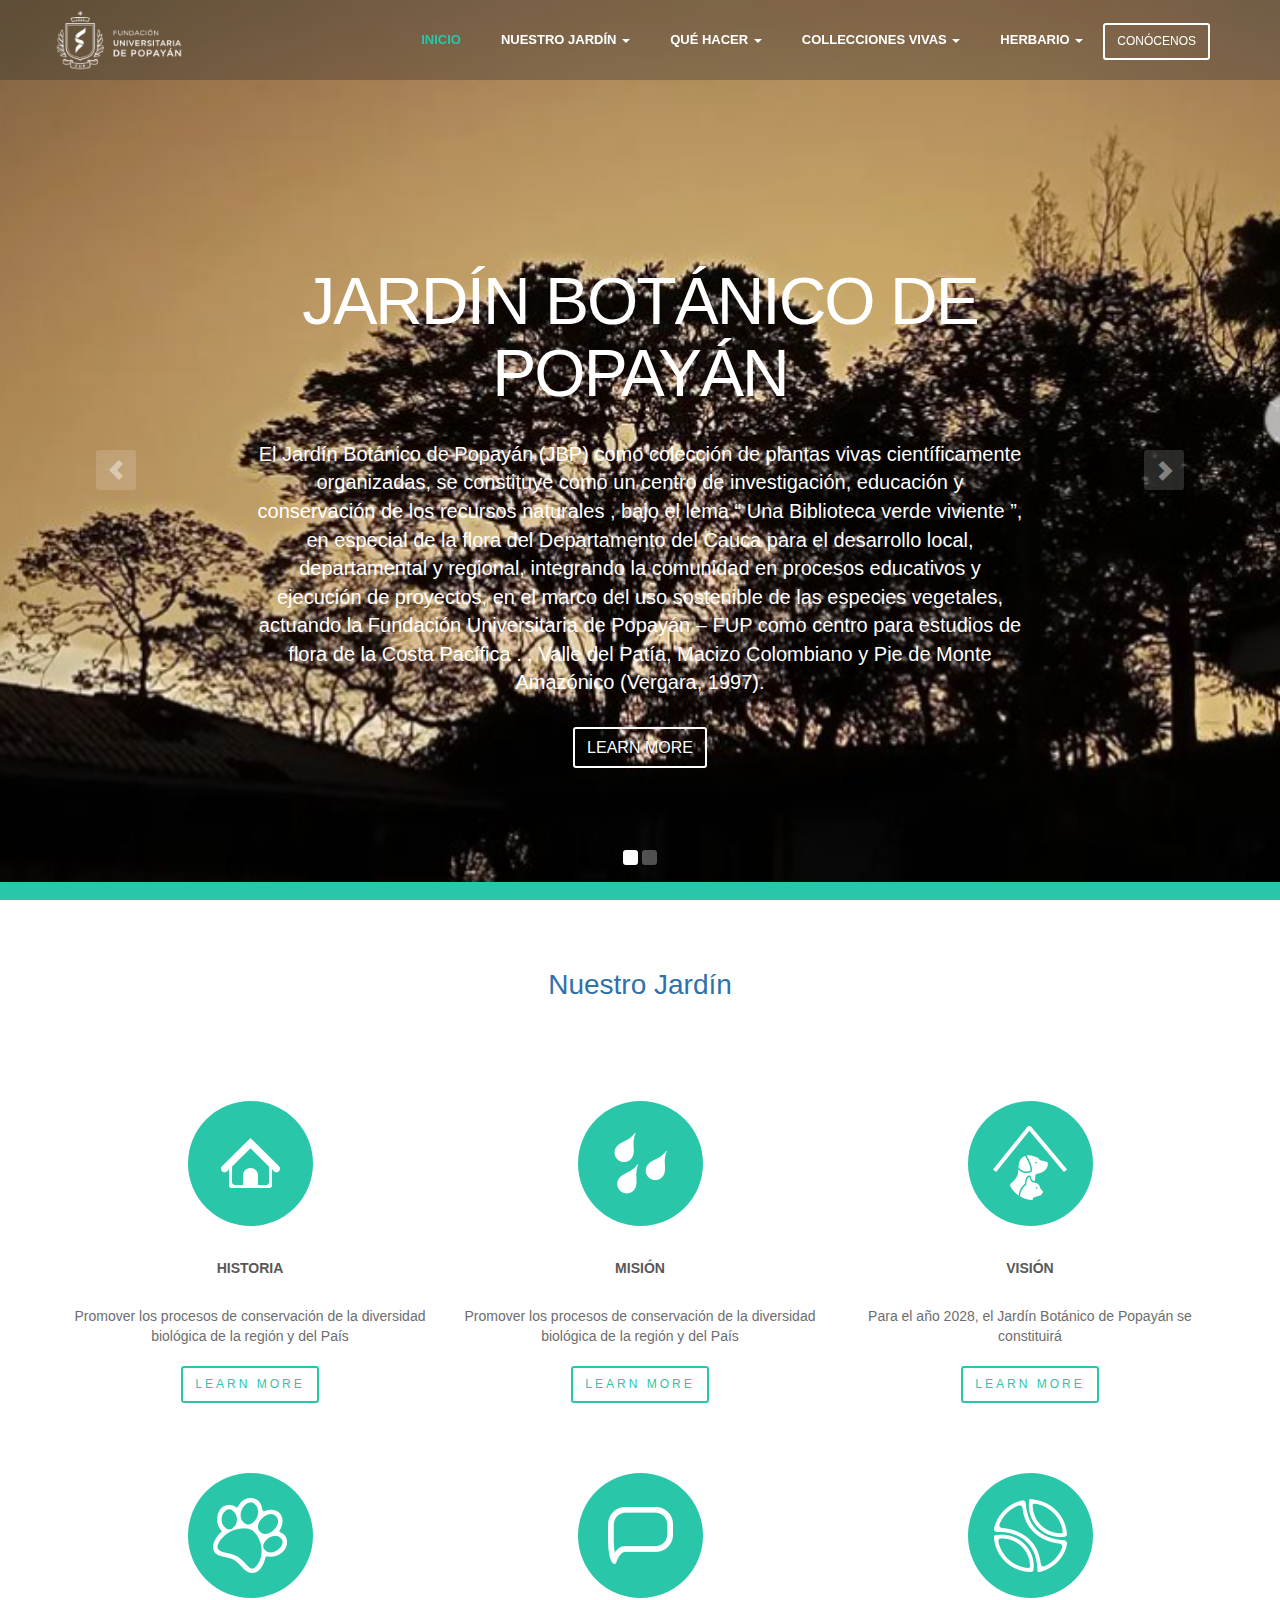
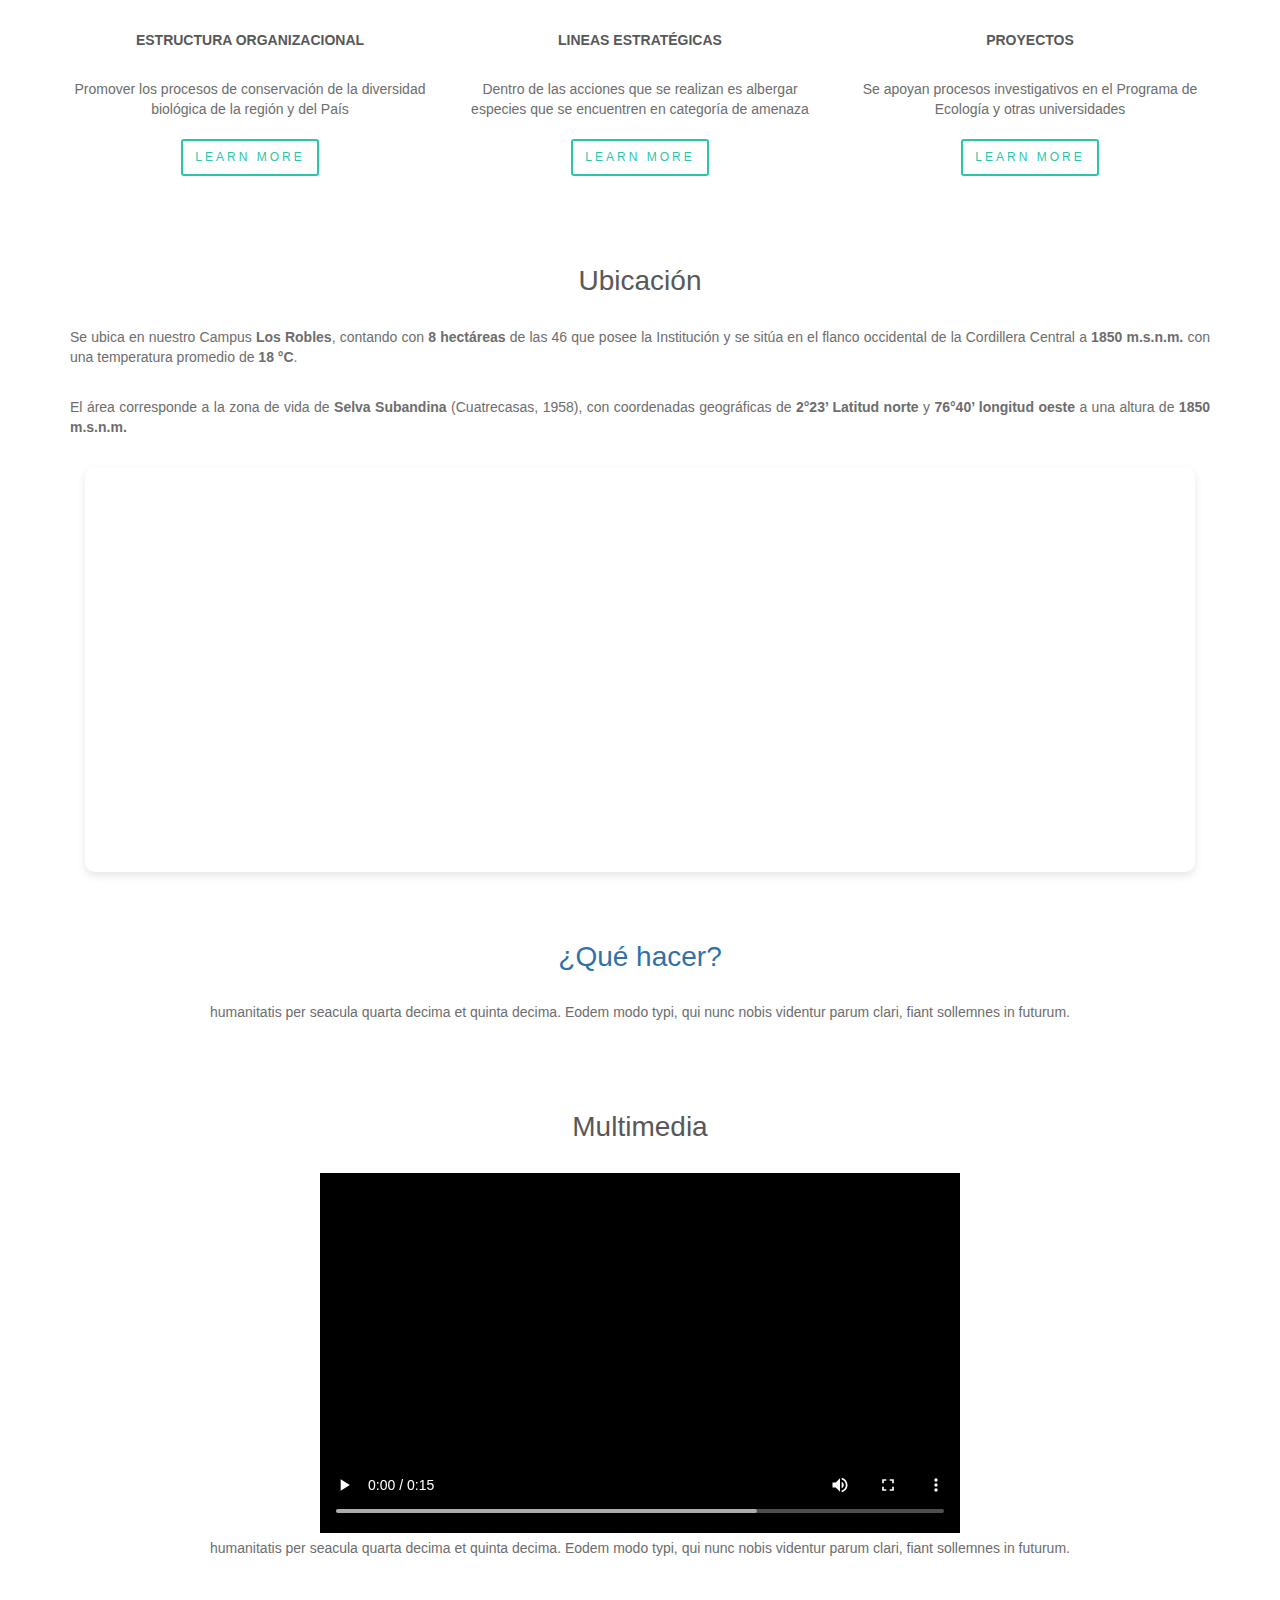
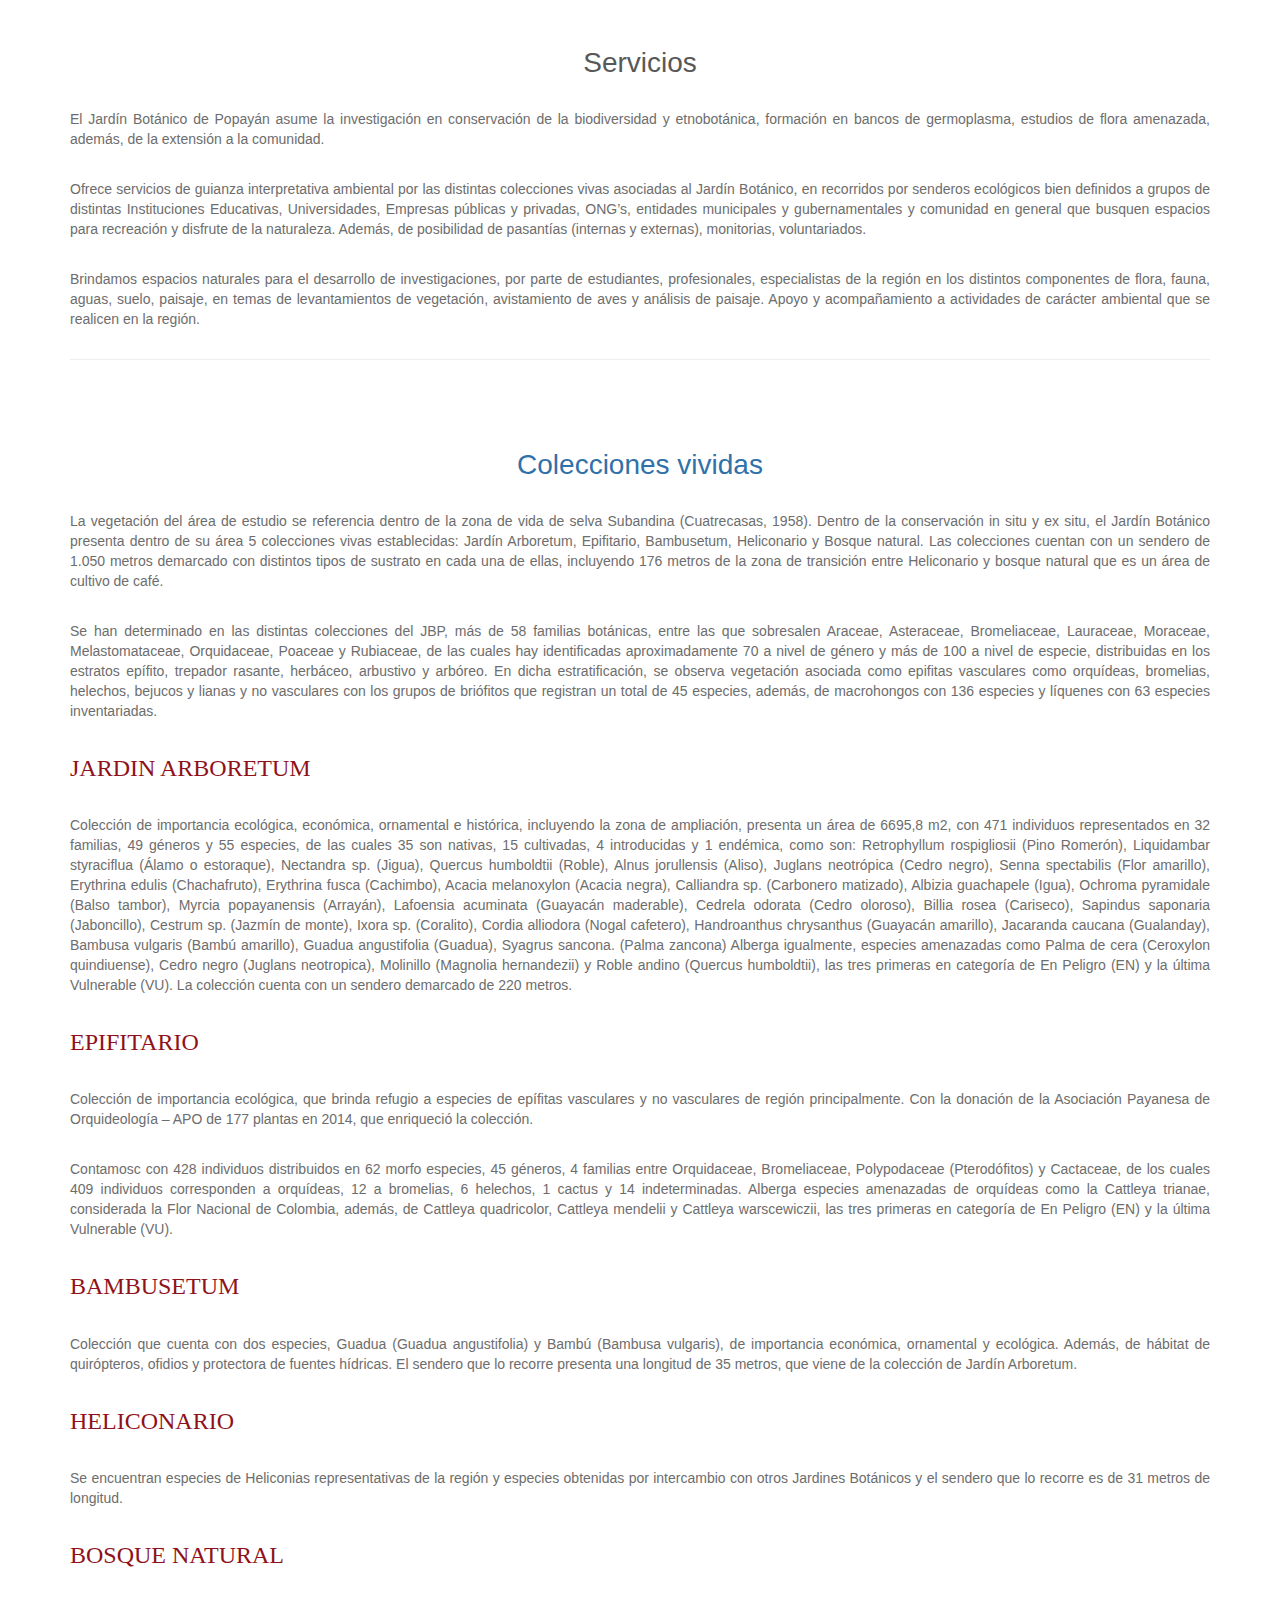
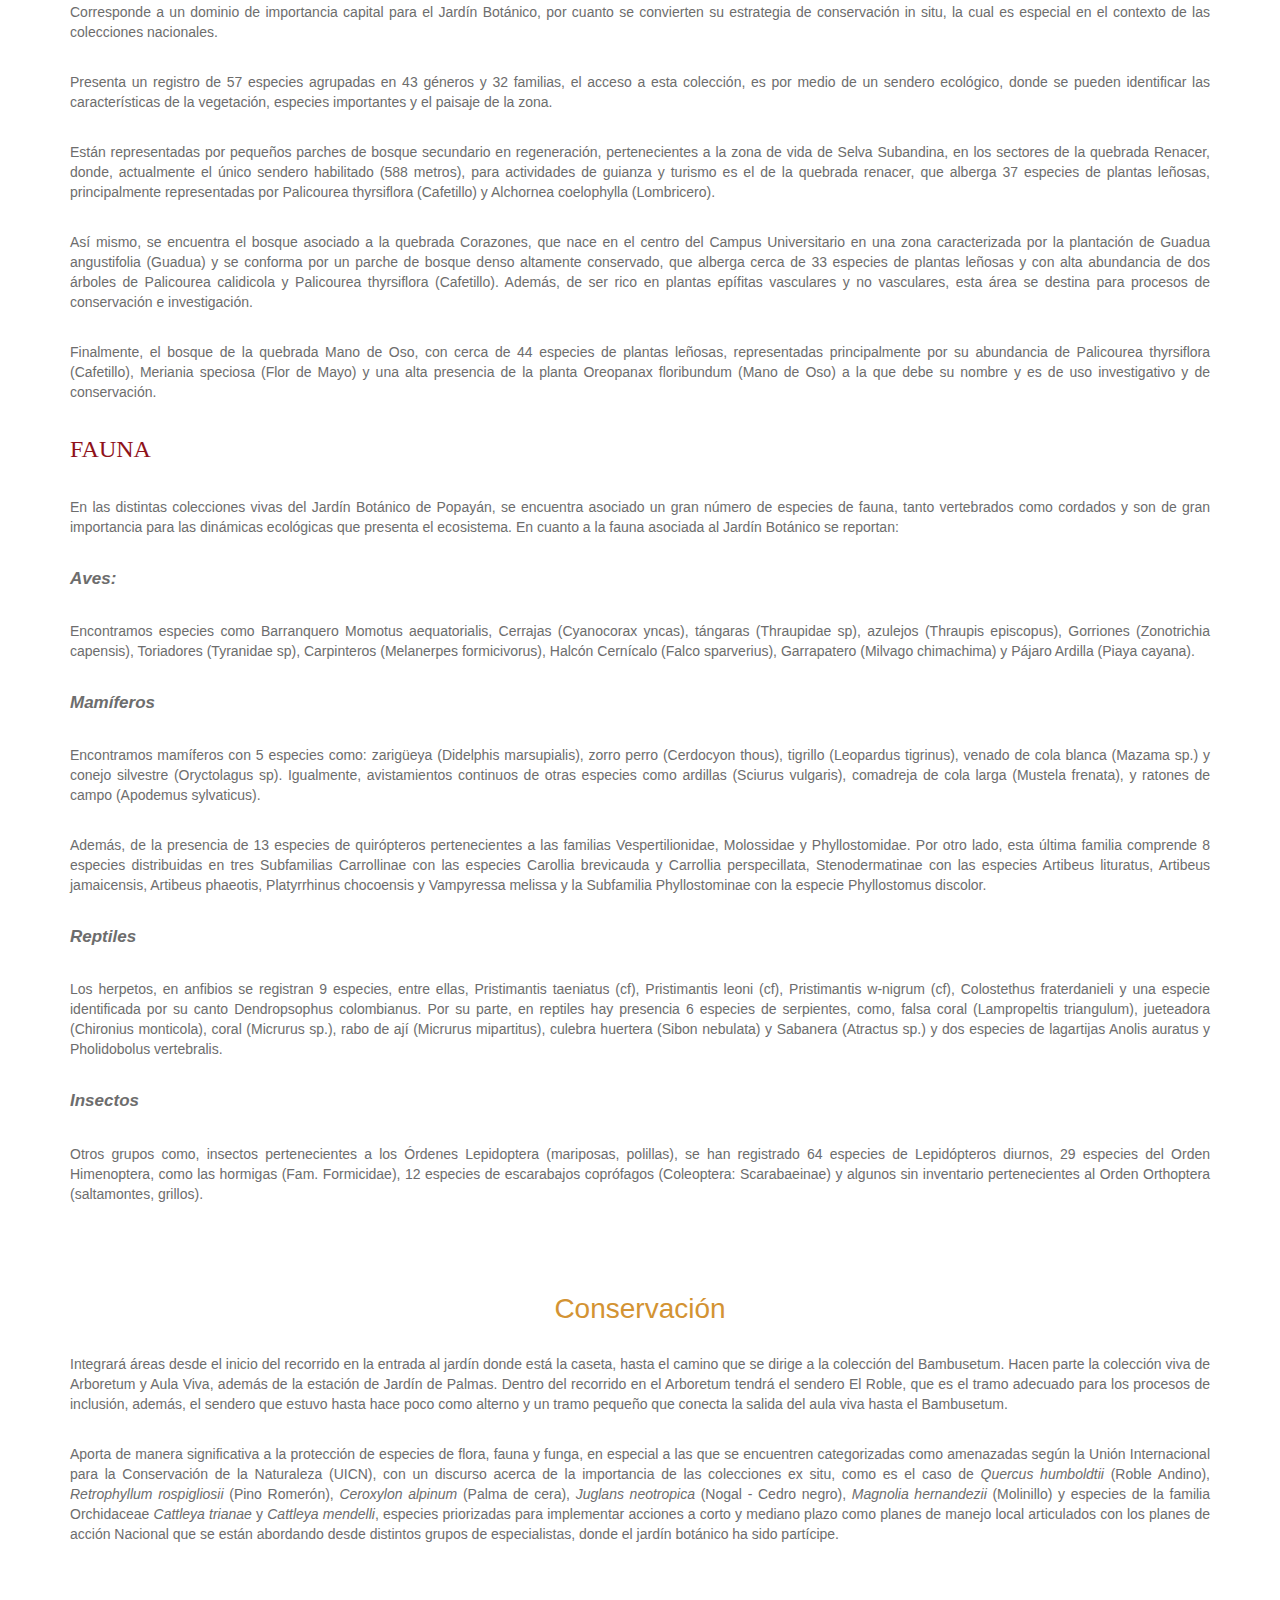
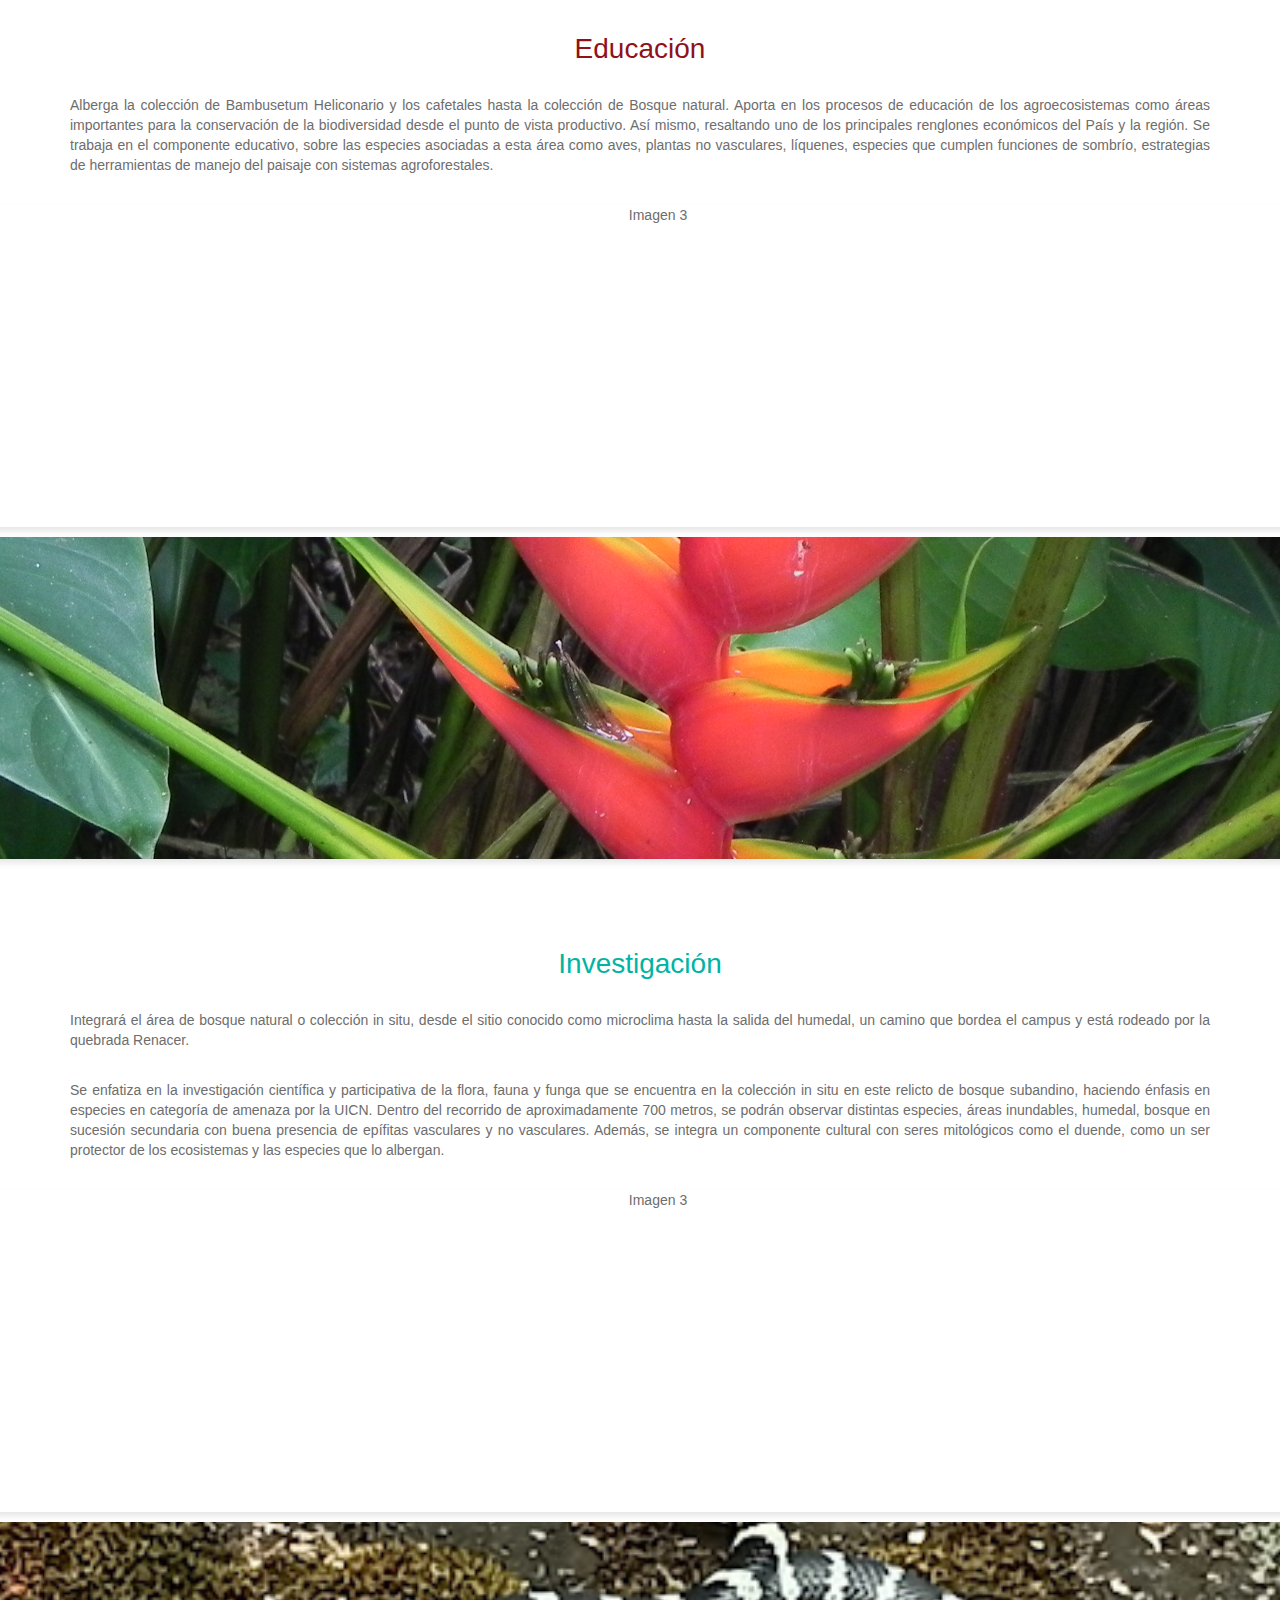
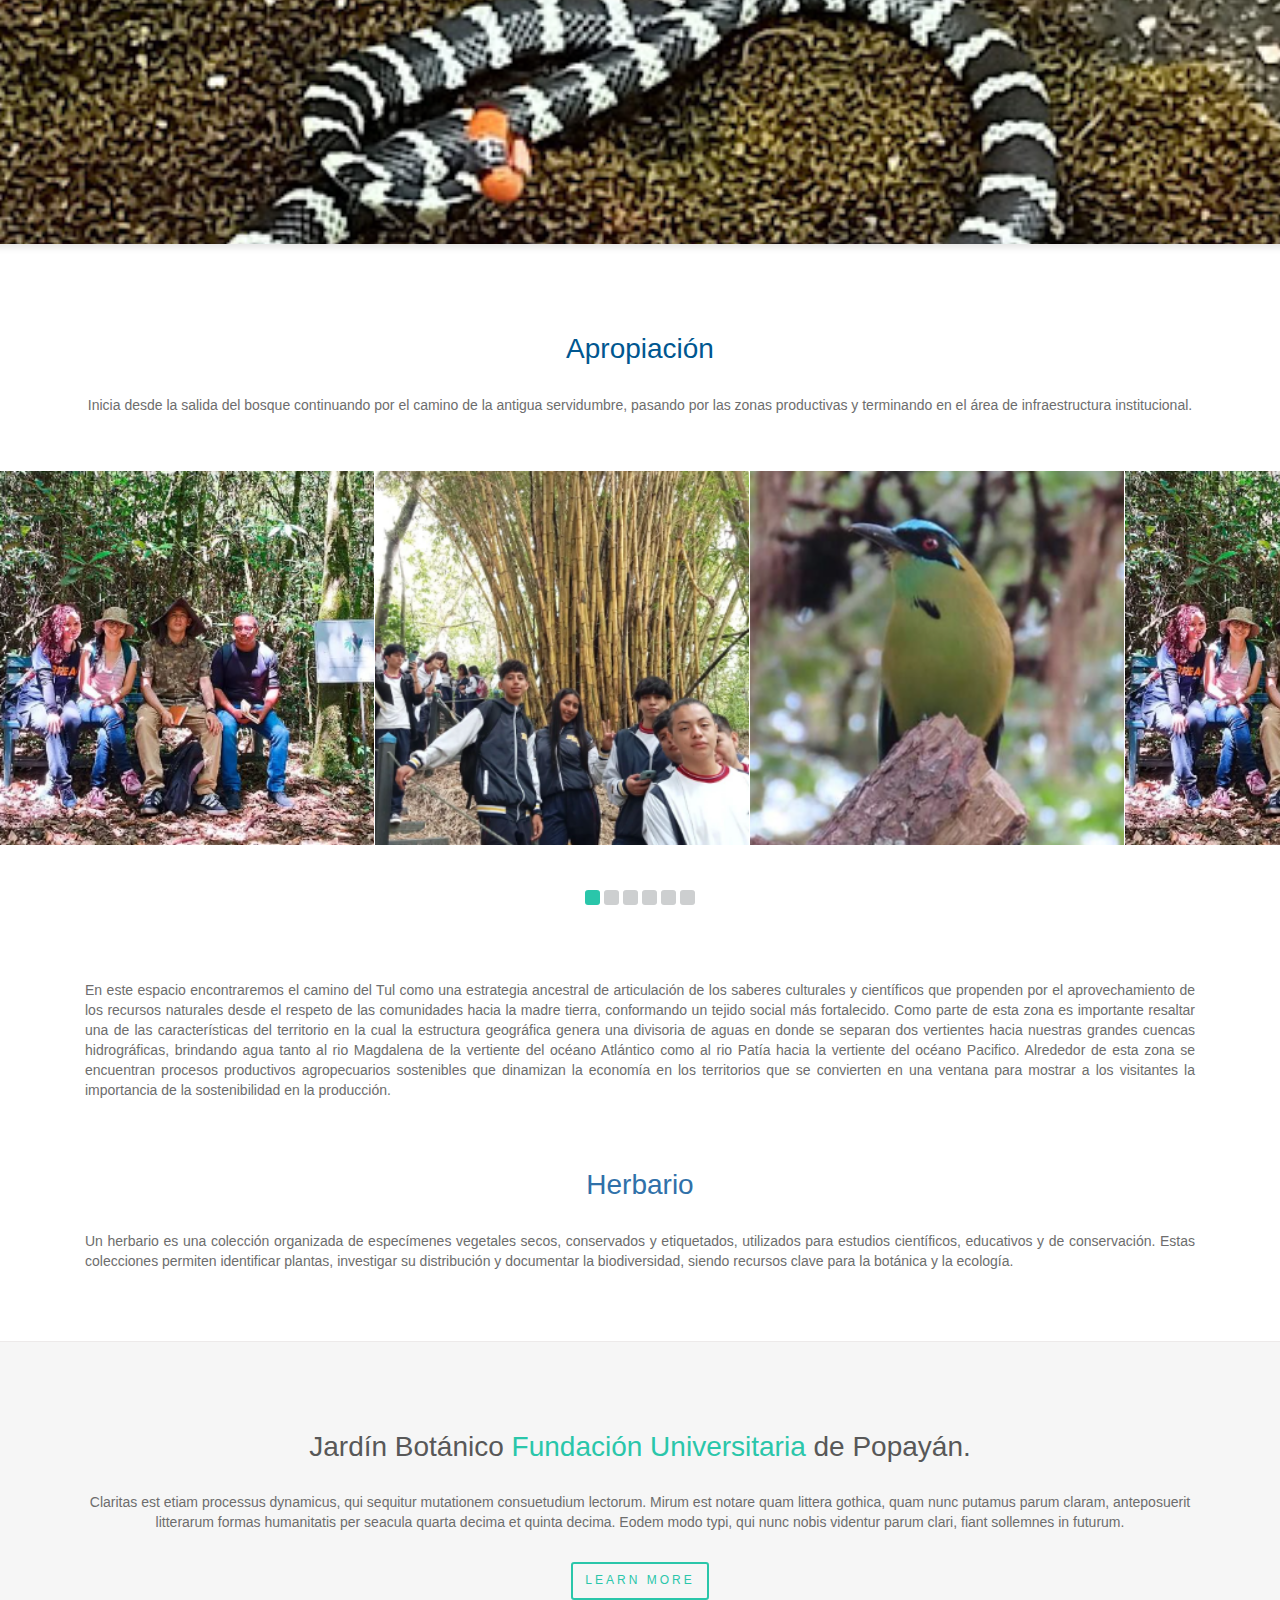
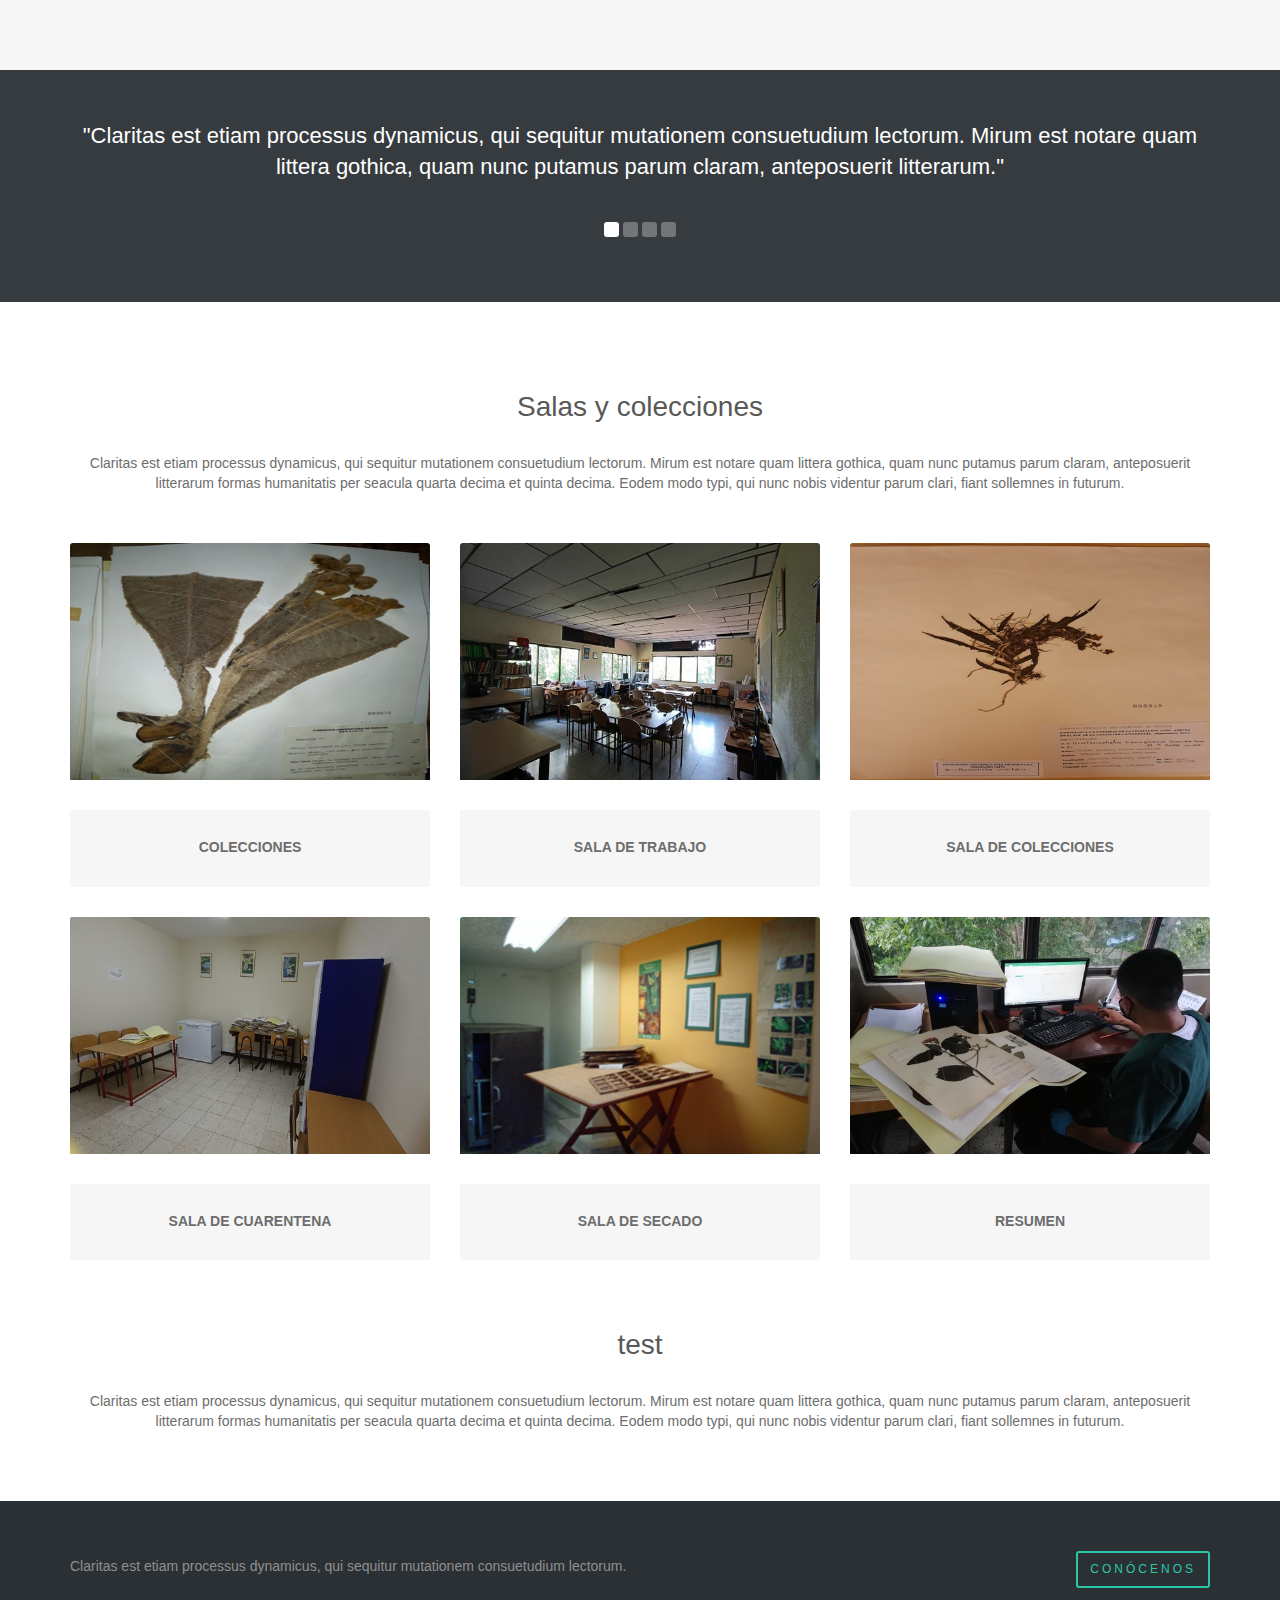
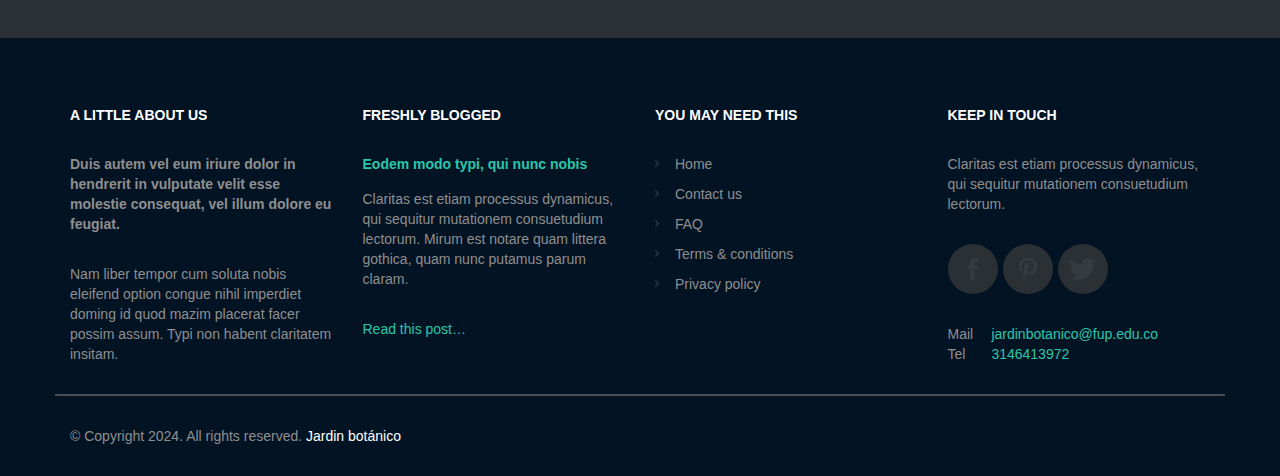
==== commit 2f128ade: "Diseño de colecciones vivas" ====
--- a/index.html
+++ b/index.html
@@ -527,6 +527,53 @@
             Alberga la colección de Bambusetum Heliconario y los cafetales hasta la colección de Bosque natural. Aporta en los procesos de educación de los agroecosistemas como áreas importantes para la conservación de la biodiversidad desde el punto de vista productivo. Así mismo, resaltando uno de los principales renglones económicos del País y la región. Se trabaja en el componente educativo, sobre las especies asociadas a 
             esta área como aves, plantas no vasculares, líquenes, especies que cumplen funciones de sombrío, estrategias de herramientas de manejo del paisaje con sistemas agroforestales.
           </p>
+
+          <div class="image-grid-edu">
+            <img src="images/educacion/img_edu01.jpg" alt="Imagen 1">
+            <img src="images/educacion/img_edu02.JPG" alt="Imagen 2">
+            <img src="images/educacion/img_edu03.jpg" alt="Imagen 3">
+            <img src="images/educacion/img_edu04.JPG" alt="Imagen 4">
+            <img src="images/educacion/img_edu05.jpg" alt="Imagen 5">
+            <img src="images/educacion/img_edu07.JPG" alt="Imagen 6">
+          </div>
+        
+          <style type="text/css">
+              .image-grid-edu {
+                  display: grid;
+                  grid-template-columns: repeat(3, 1fr);
+                  grid-gap: 10px;
+                  justify-content: center; /* Centra el grid horizontalmente */
+                  align-items: center; /* Centra el contenido verticalmente */
+                  width: 90%;
+                  max-width: 1200px;
+                  margin: 0 auto;
+              }
+        
+            .image-grid-edu img {
+                width: 2128px; /* Ancho fijo */
+                height: 322px; /* Alto fijo */
+                object-fit: cover; /* Asegura que las imágenes llenen el espacio */
+                border-radius: 8px;
+                box-shadow: 0 4px 6px rgba(0, 0, 0, 0.1);
+                transition: transform 0.3s ease, box-shadow 0.3s ease;
+                margin: 0 auto; /* Centra cada imagen en su celda */
+              }
+        
+                  .image-grid-edu img:hover {
+                      transform: scale(1.05);
+                      box-shadow: 0 6px 10px rgba(0, 0, 0, 0.15);
+                  }
+              </style>
+
+              <script type="text/javascript">
+                // Opcional: Puedes añadir funcionalidades, como cambiar la imagen al hacer clic.
+                document.querySelectorAll('.image-grid-edu img').forEach(img => {
+                    img.addEventListener('click', () => {
+                        alert(`Has hecho clic en la imagen: ${img.alt}`);
+                    });
+                });
+            </script>
+
           <!-- Card que contiene el mapa -->
         </div>
       </div>
@@ -552,19 +599,19 @@
             <img src="images/investigacion/img_inv05.jpg" alt="Imagen 4">
             <img src="images/investigacion/img_inv06.jpg" alt="Imagen 5">
             <img src="images/investigacion/img_inv12.jpg" alt="Imagen 6">
-        </div>
+          </div>
         
-        <style type="text/css">
-            .image-grid-inv {
-                display: grid;
-                grid-template-columns: repeat(3, 1fr);
-                grid-gap: 10px;
-                justify-content: center; /* Centra el grid horizontalmente */
-                align-items: center; /* Centra el contenido verticalmente */
-                width: 90%;
-                max-width: 1200px;
-                margin: 0 auto;
-            }
+          <style type="text/css">
+              .image-grid-inv {
+                  display: grid;
+                  grid-template-columns: repeat(3, 1fr);
+                  grid-gap: 10px;
+                  justify-content: center; /* Centra el grid horizontalmente */
+                  align-items: center; /* Centra el contenido verticalmente */
+                  width: 90%;
+                  max-width: 1200px;
+                  margin: 0 auto;
+              }
         
             .image-grid-inv img {
                 width: 2128px; /* Ancho fijo */
@@ -574,13 +621,13 @@
                 box-shadow: 0 4px 6px rgba(0, 0, 0, 0.1);
                 transition: transform 0.3s ease, box-shadow 0.3s ease;
                 margin: 0 auto; /* Centra cada imagen en su celda */
-            }
+              }
         
-            .image-grid-inv img:hover {
-                transform: scale(1.05);
-                box-shadow: 0 6px 10px rgba(0, 0, 0, 0.15);
-            }
-        </style>
+                  .image-grid-inv img:hover {
+                      transform: scale(1.05);
+                      box-shadow: 0 6px 10px rgba(0, 0, 0, 0.15);
+                  }
+              </style>
         
         <script type="text/javascript">
             // Opcional: Puedes añadir funcionalidades, como cambiar la imagen al hacer clic.
@@ -599,18 +646,9 @@
       <div class="row" id="apropiacion">
         <div class="col-md-12 centered pt-2">
           <h3 style="color: #005790;"><span>Apropiación</span></h3>
-          <p style="text-align: justify;">
+          <p>
             Inicia desde la salida del bosque continuando por el camino de la antigua servidumbre, pasando por las zonas productivas y terminando en el área de infraestructura institucional.
           </p>
-          <p style="text-align: justify;">
-            En este espacio encontraremos el camino del Tul como una estrategia ancestral de articulación de los saberes culturales y científicos que propenden por el aprovechamiento 
-            de los recursos naturales desde el respeto de las comunidades hacia la madre tierra, conformando un tejido social más fortalecido. Como parte de esta zona es importante resaltar 
-            una de las características del territorio en la cual la estructura geográfica genera una divisoria de aguas en donde se separan dos vertientes hacia nuestras grandes cuencas 
-            hidrográficas, brindando agua tanto al rio Magdalena de la vertiente del océano Atlántico como al rio Patía hacia la vertiente del océano Pacifico. Alrededor de esta zona se 
-            encuentran procesos productivos agropecuarios sostenibles que dinamizan la economía en los territorios que se convierten en una ventana para mostrar a los visitantes la importancia 
-            de la sostenibilidad en la producción.
-          </p>
-          <!-- Card que contiene el mapa -->
         </div>
       </div>
       
@@ -692,14 +730,28 @@
       </div>
     </div>
     <!-- Carousel end -->
+     
+
     <!-- Rehome -->
     <div class="container">
       <div class="col-md-12 centered">
+        <p style="text-align: justify;">
+          En este espacio encontraremos el camino del Tul como una estrategia ancestral de articulación de los saberes culturales y científicos que propenden por el aprovechamiento 
+            de los recursos naturales desde el respeto de las comunidades hacia la madre tierra, conformando un tejido social más fortalecido. Como parte de esta zona es importante resaltar 
+            una de las características del territorio en la cual la estructura geográfica genera una divisoria de aguas en donde se separan dos vertientes hacia nuestras grandes cuencas 
+            hidrográficas, brindando agua tanto al rio Magdalena de la vertiente del océano Atlántico como al rio Patía hacia la vertiente del océano Pacifico. Alrededor de esta zona se 
+            encuentran procesos productivos agropecuarios sostenibles que dinamizan la economía en los territorios que se convierten en una ventana para mostrar a los visitantes la importancia 
+            de la sostenibilidad en la producción.
+        </p>
+        <!-- Card que contiene el mapa -->
+      </div>
+    </div>
+
+    <div class="container">
+      <div class="col-md-12 centered">
         <h3 style="color: #3071a9;"><span>Herbario</span></h3>
-        <p>
-          humanitatis per seacula quarta decima et quinta decima. Eodem modo
-          typi, qui nunc nobis videntur parum clari, fiant sollemnes in
-          futurum.
+        <p style="text-align: justify;">
+          Un herbario es una colección organizada de especímenes vegetales secos, conservados y etiquetados, utilizados para estudios científicos, educativos y de conservación. Estas colecciones permiten identificar plantas, investigar su distribución y documentar la biodiversidad, siendo recursos clave para la botánica y la ecología.
         </p>
         <!-- Card que contiene el mapa -->
       </div>
@@ -981,8 +1033,8 @@
               <a href="#" class="twitter"></a>
             </p>
             <p class="c-details">
-              <span>Mail</span> <a href="#" title="">info@info.com</a><br />
-              <span>Tel</span> 0203 000 444
+              <span>Mail</span> <a href="#" title="">jardinbotanico@fup.edu.co</a><br />
+              <span>Tel</span> 3146413972
             </p>
           </div>
         </div>
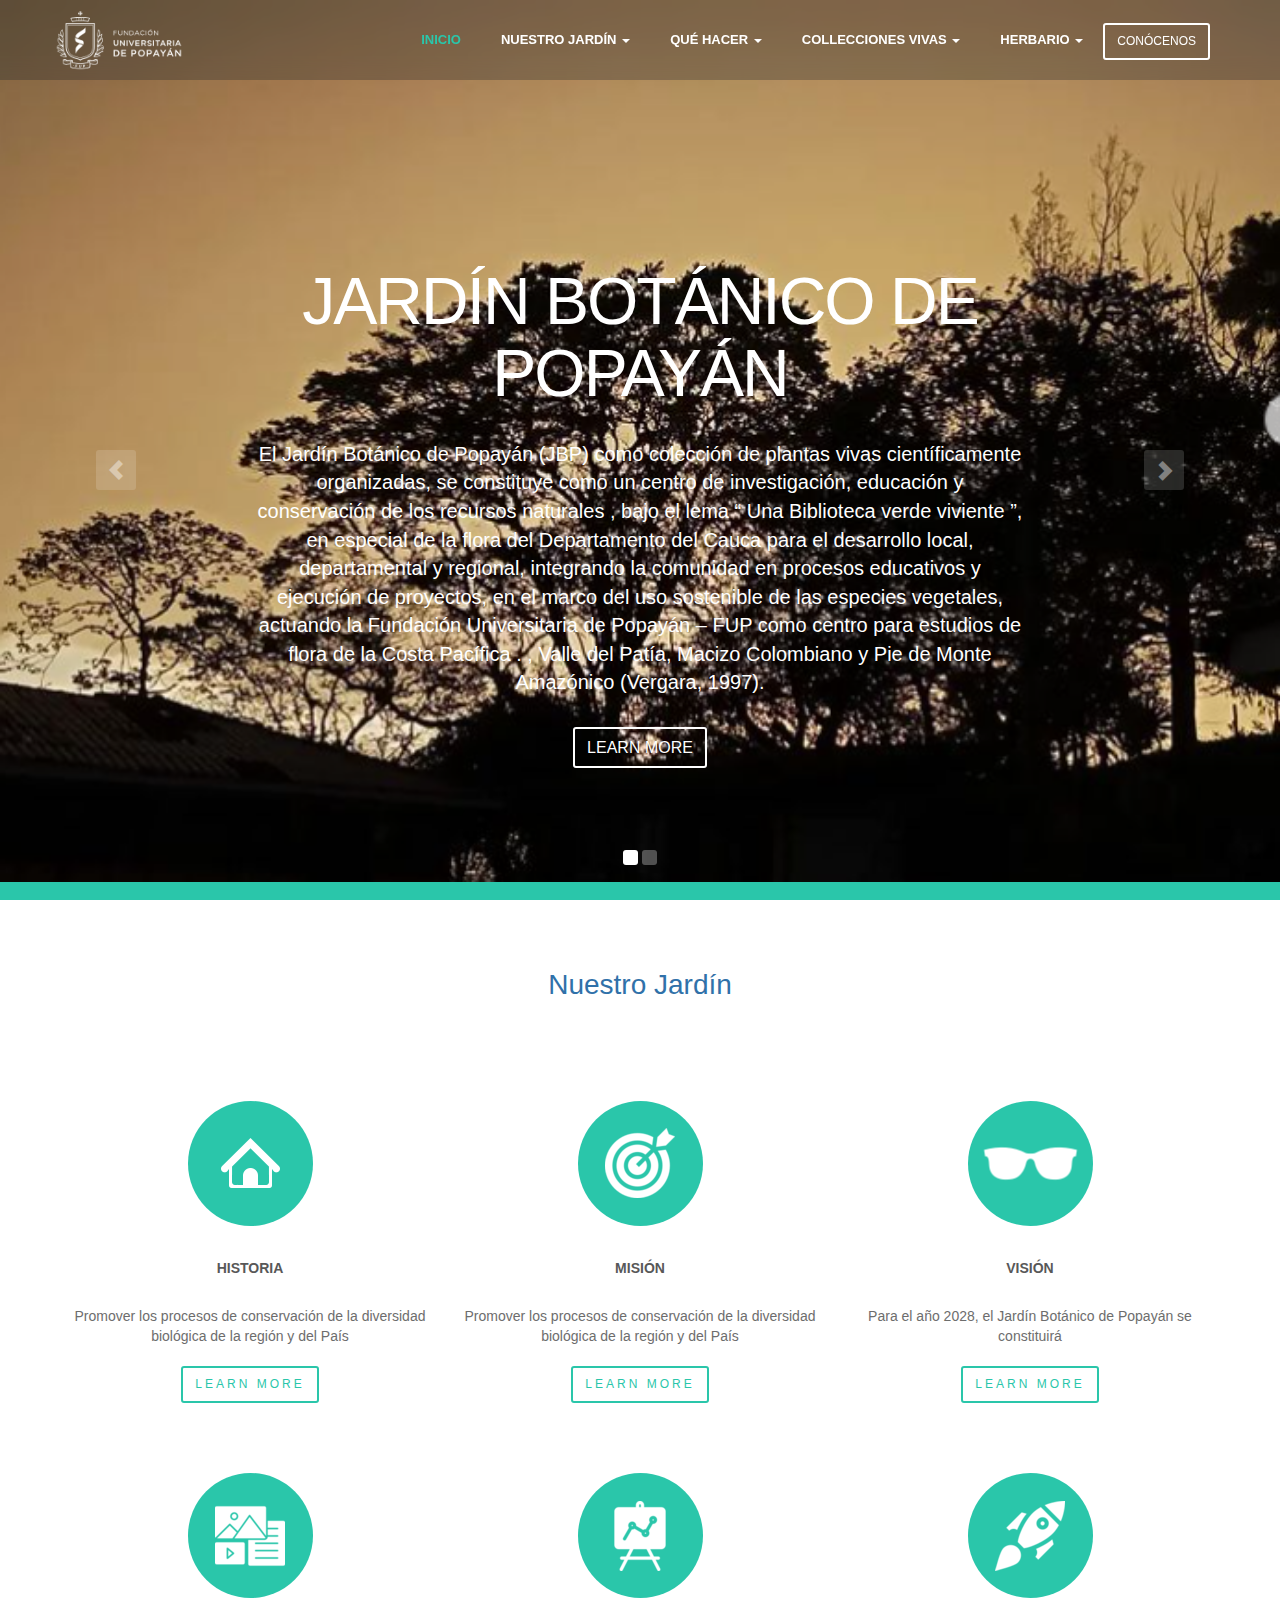
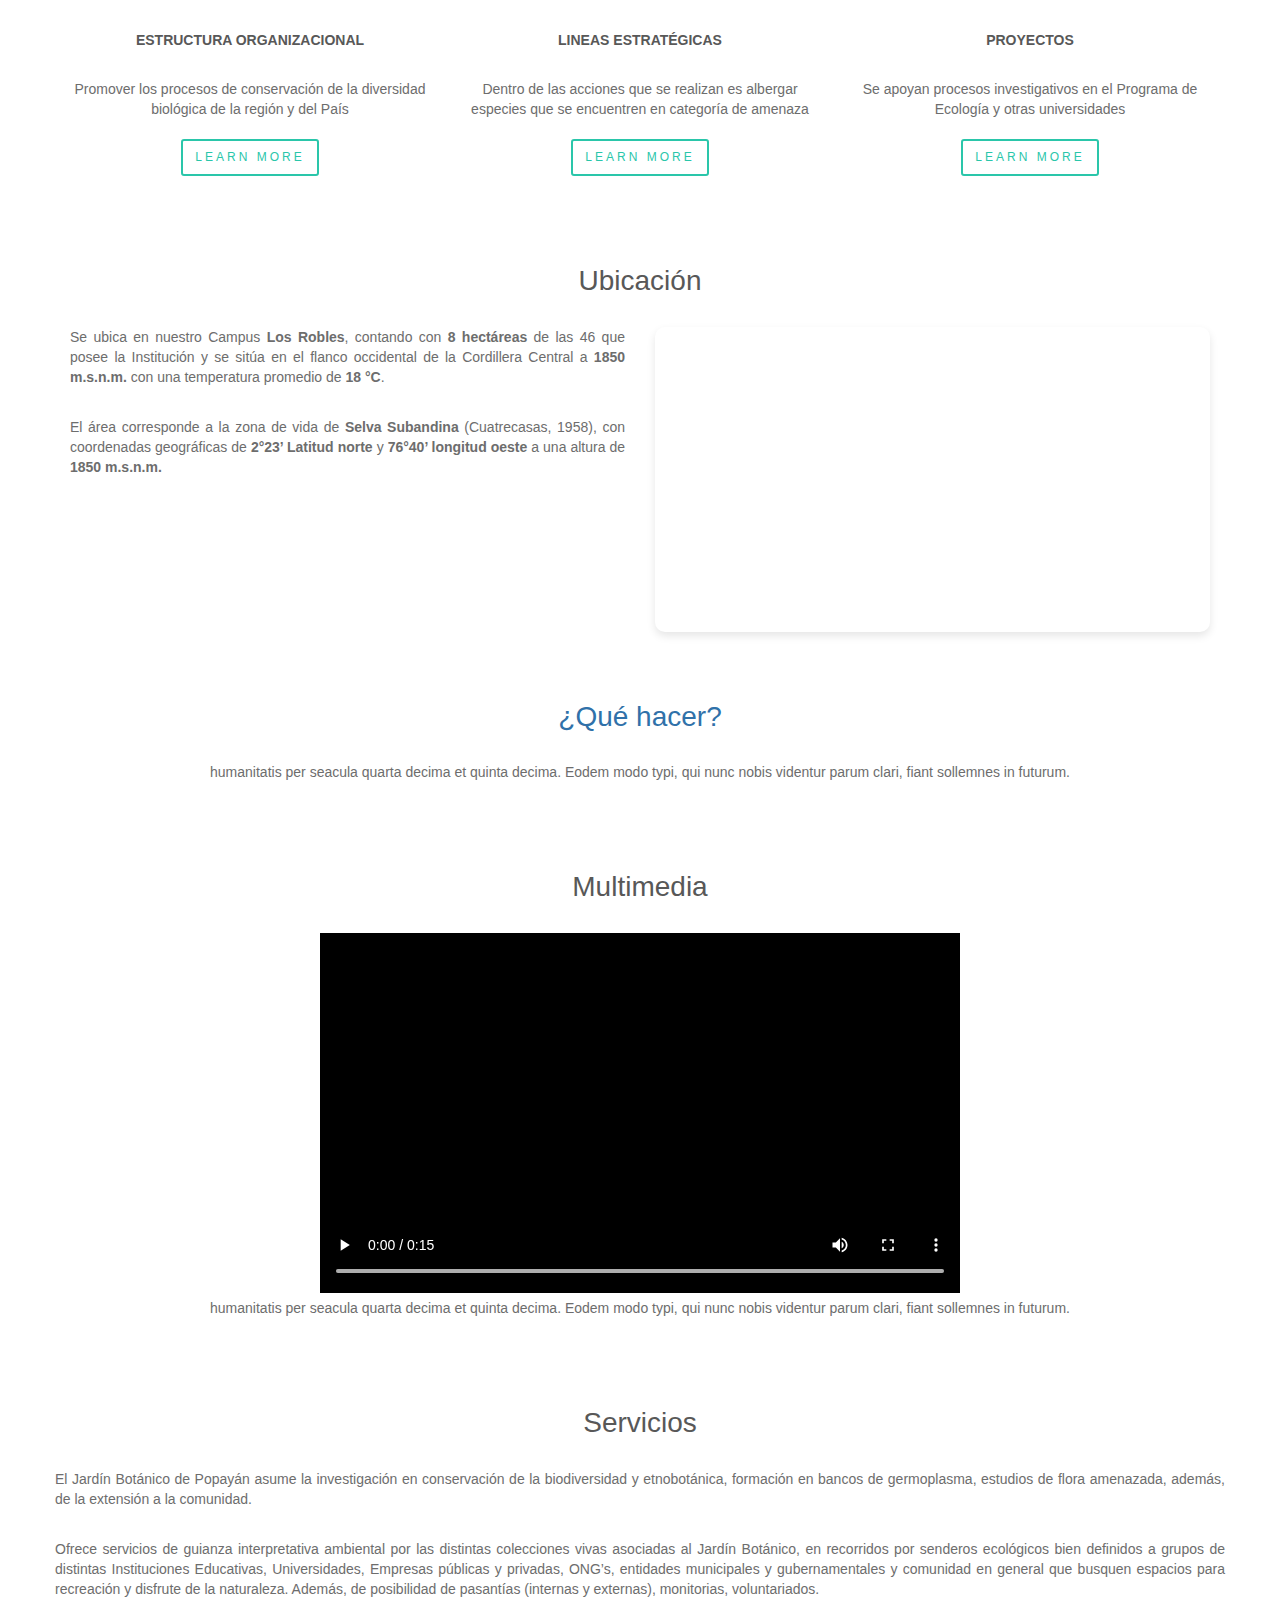
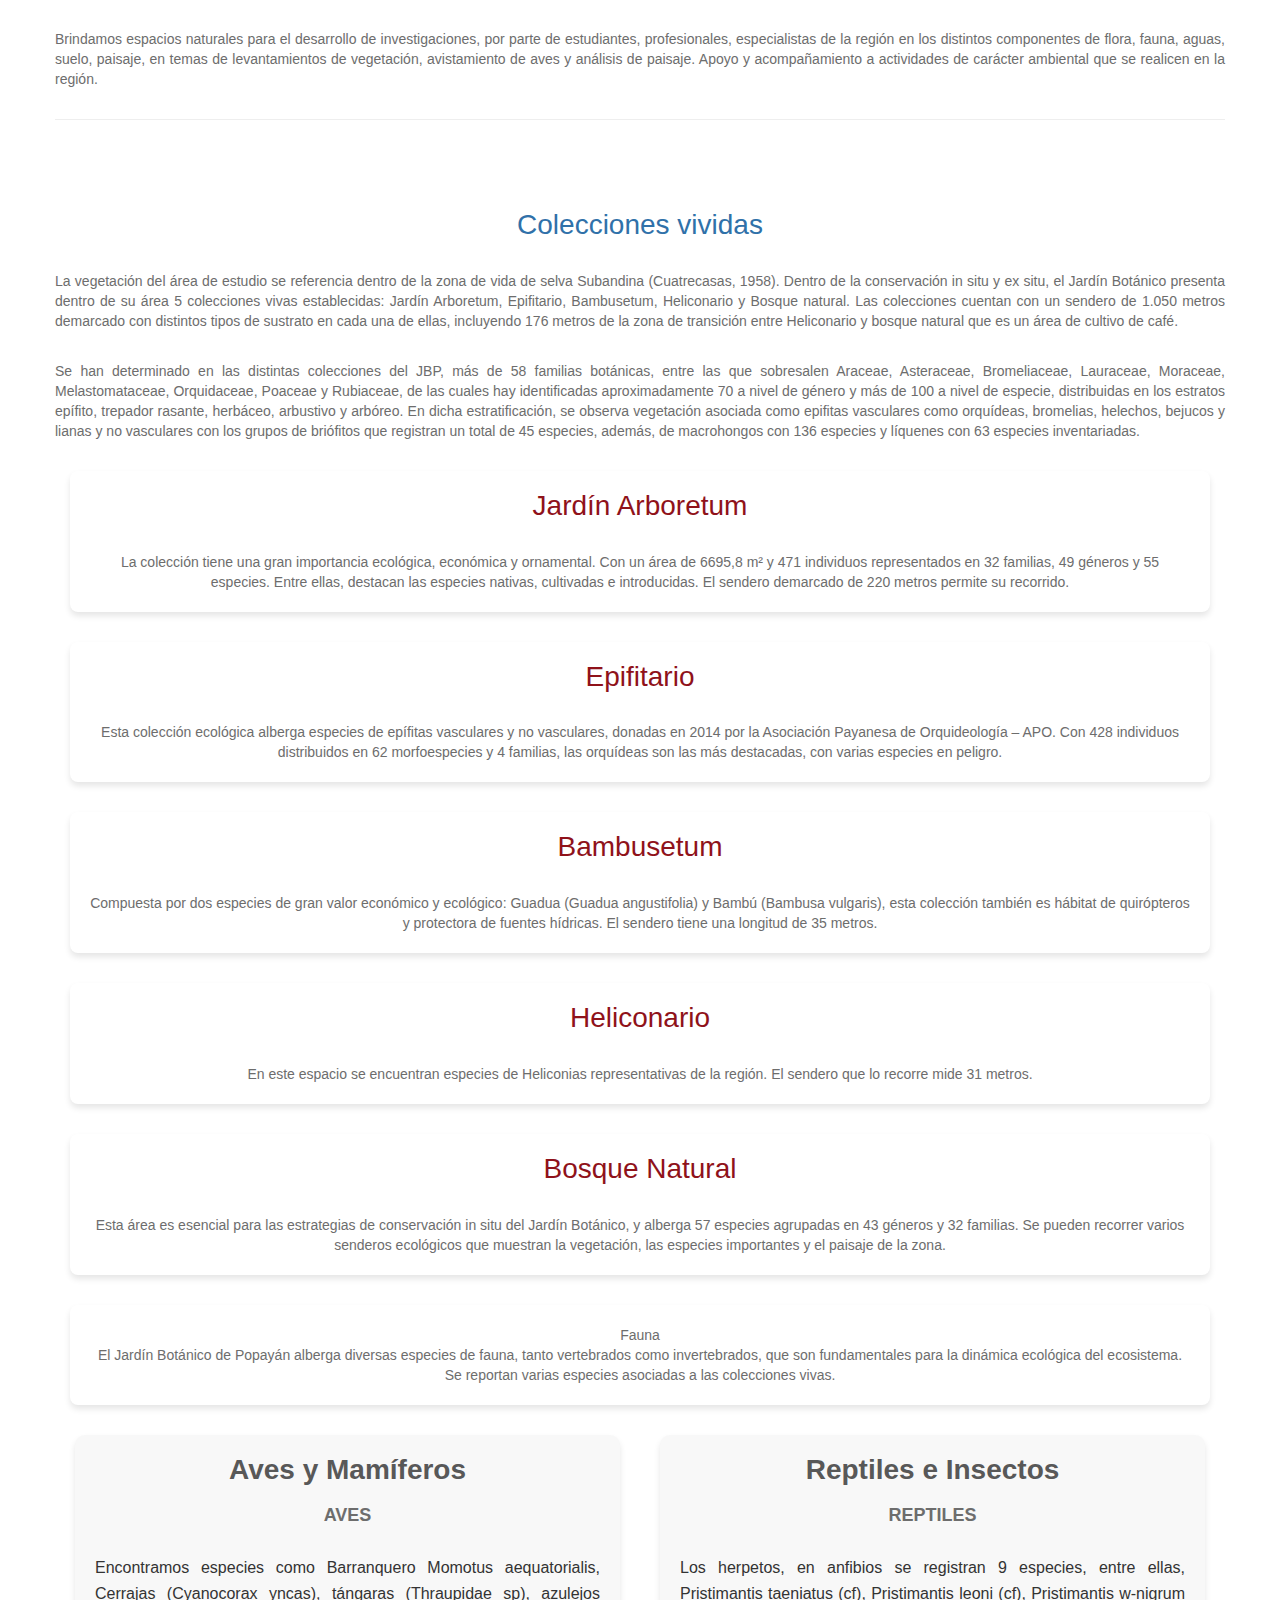
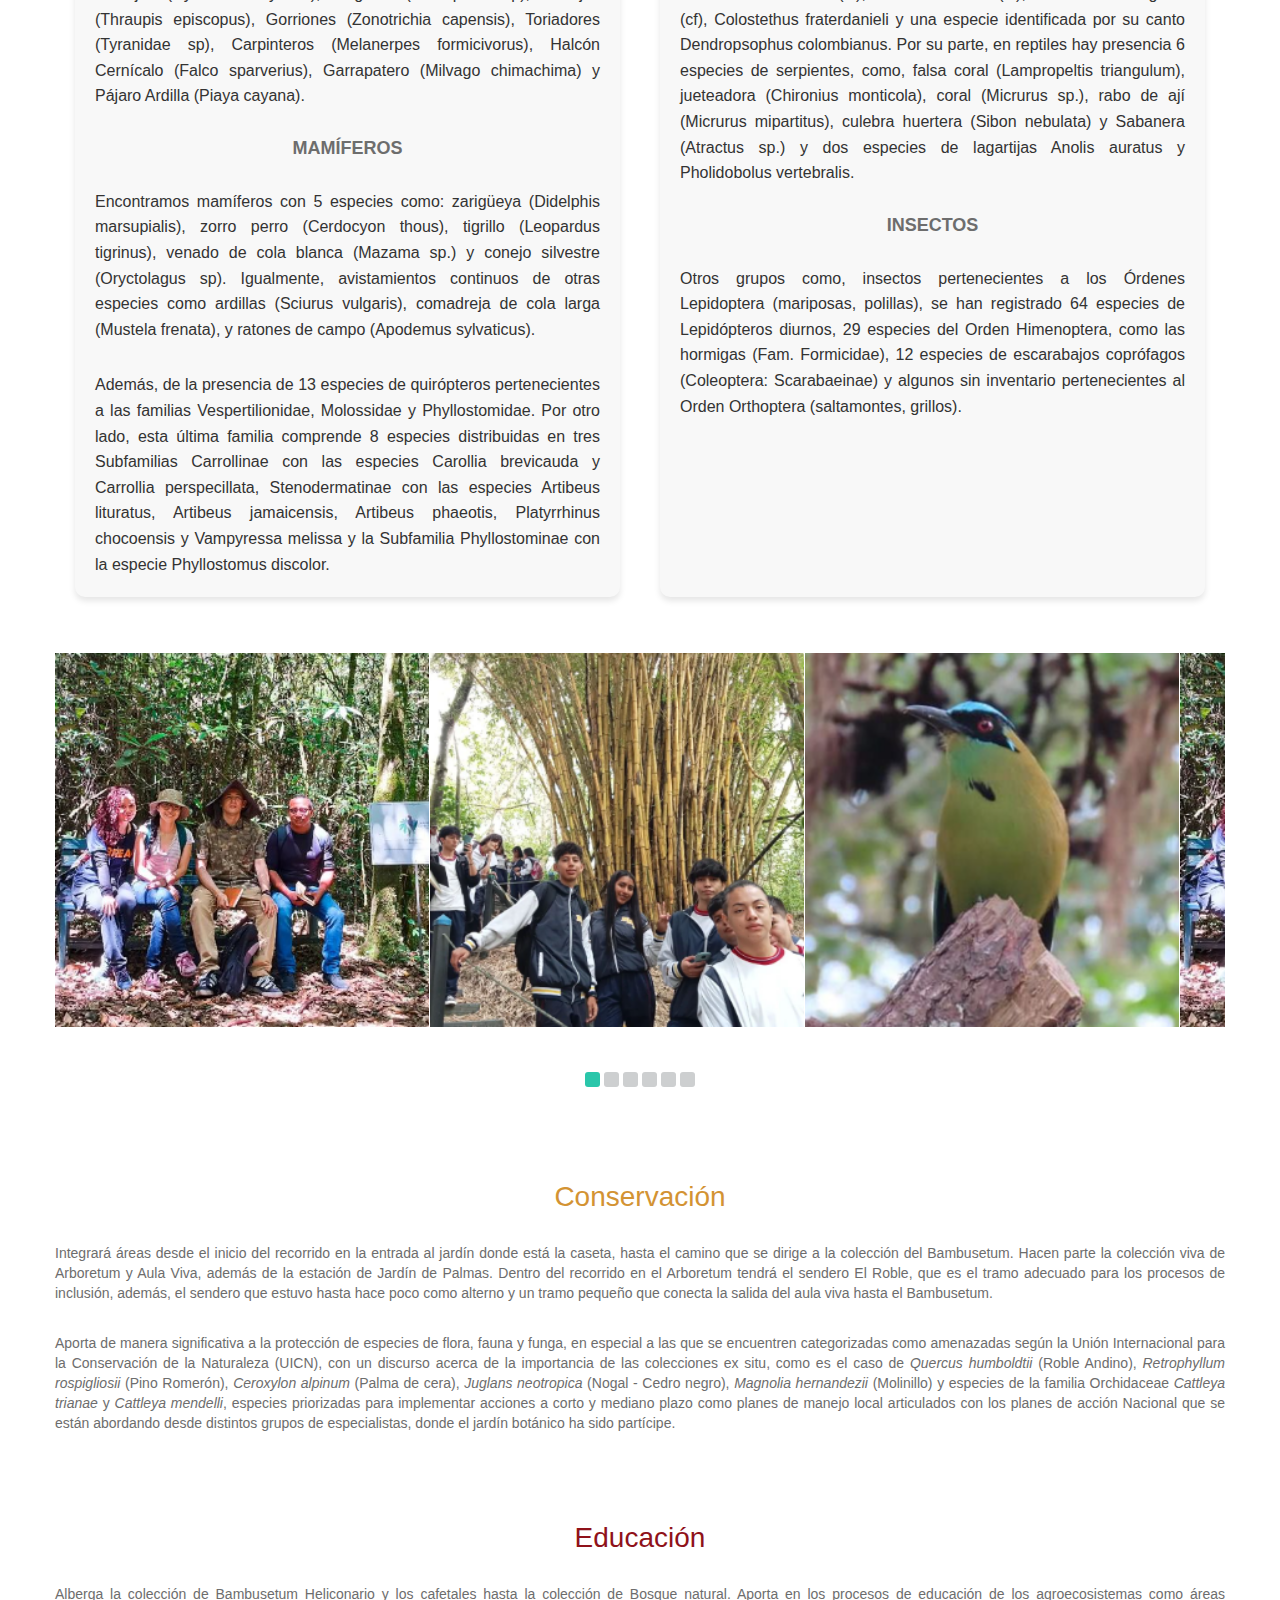
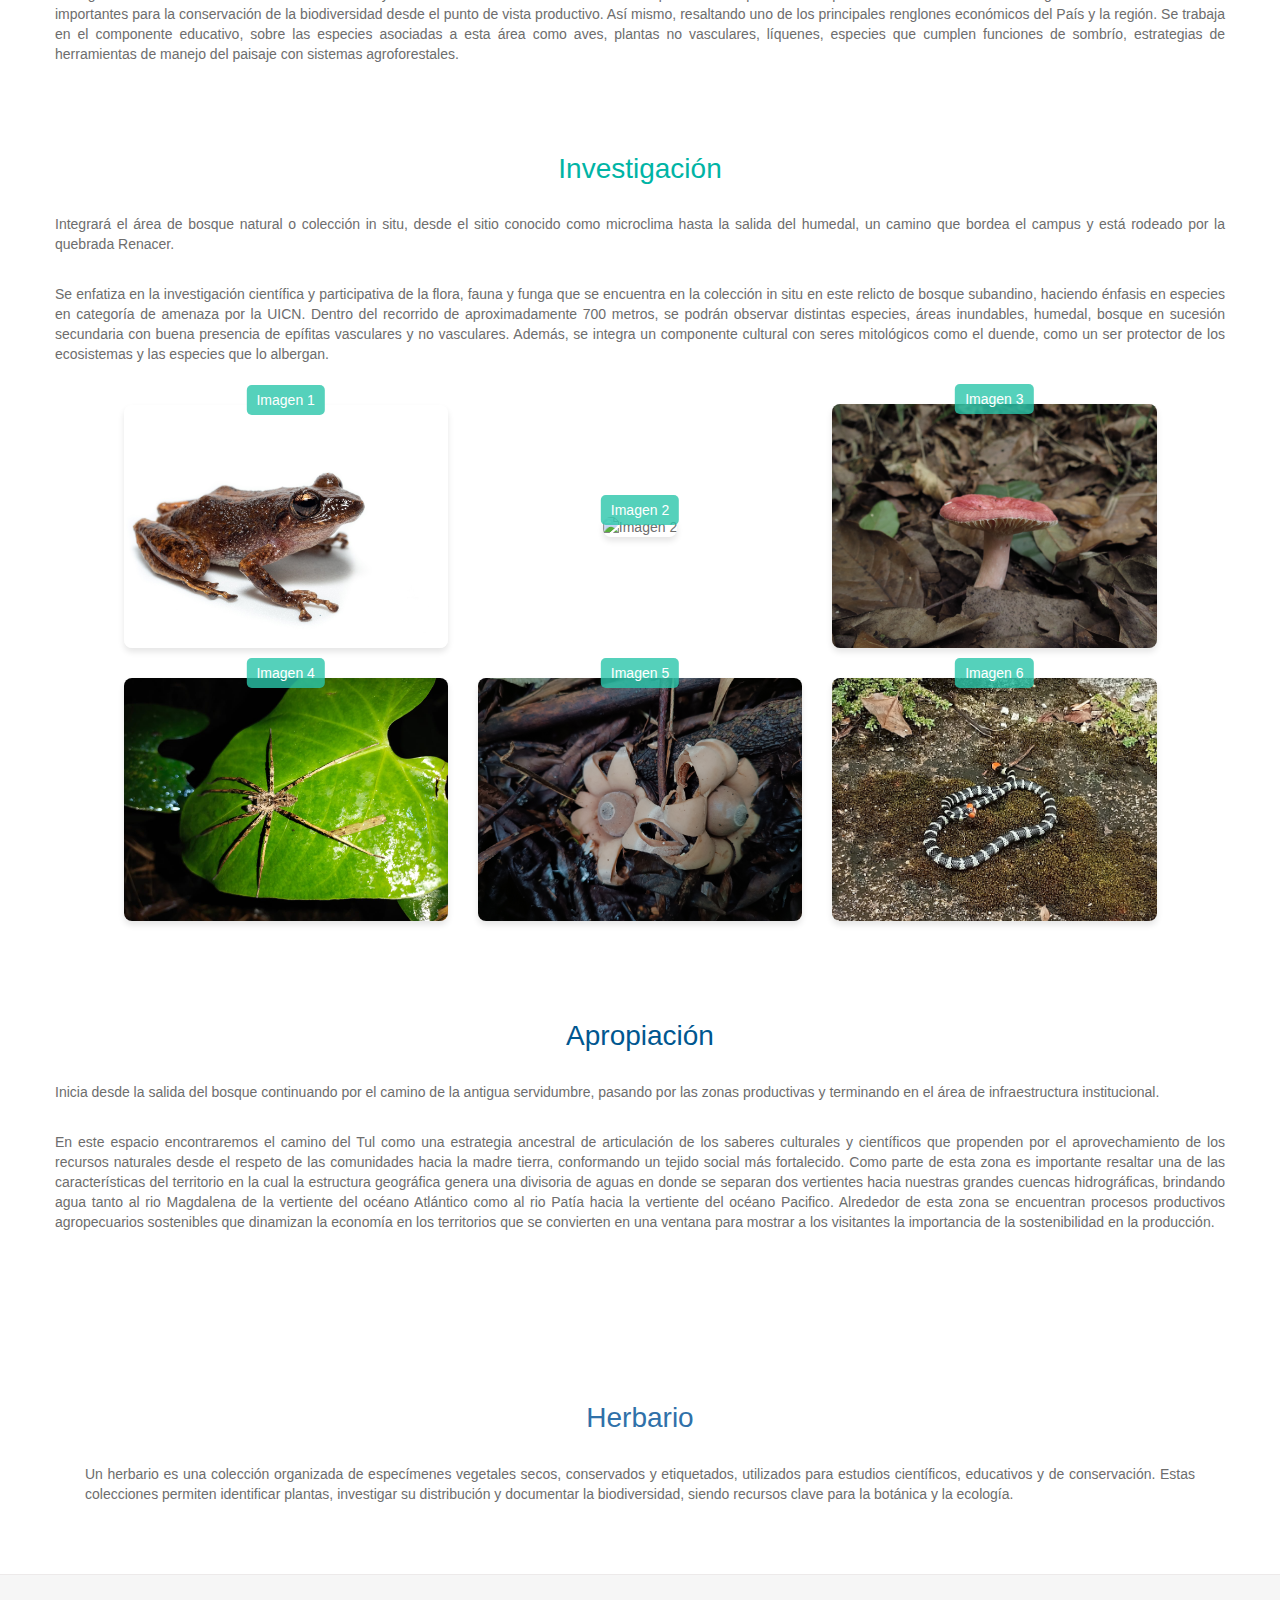
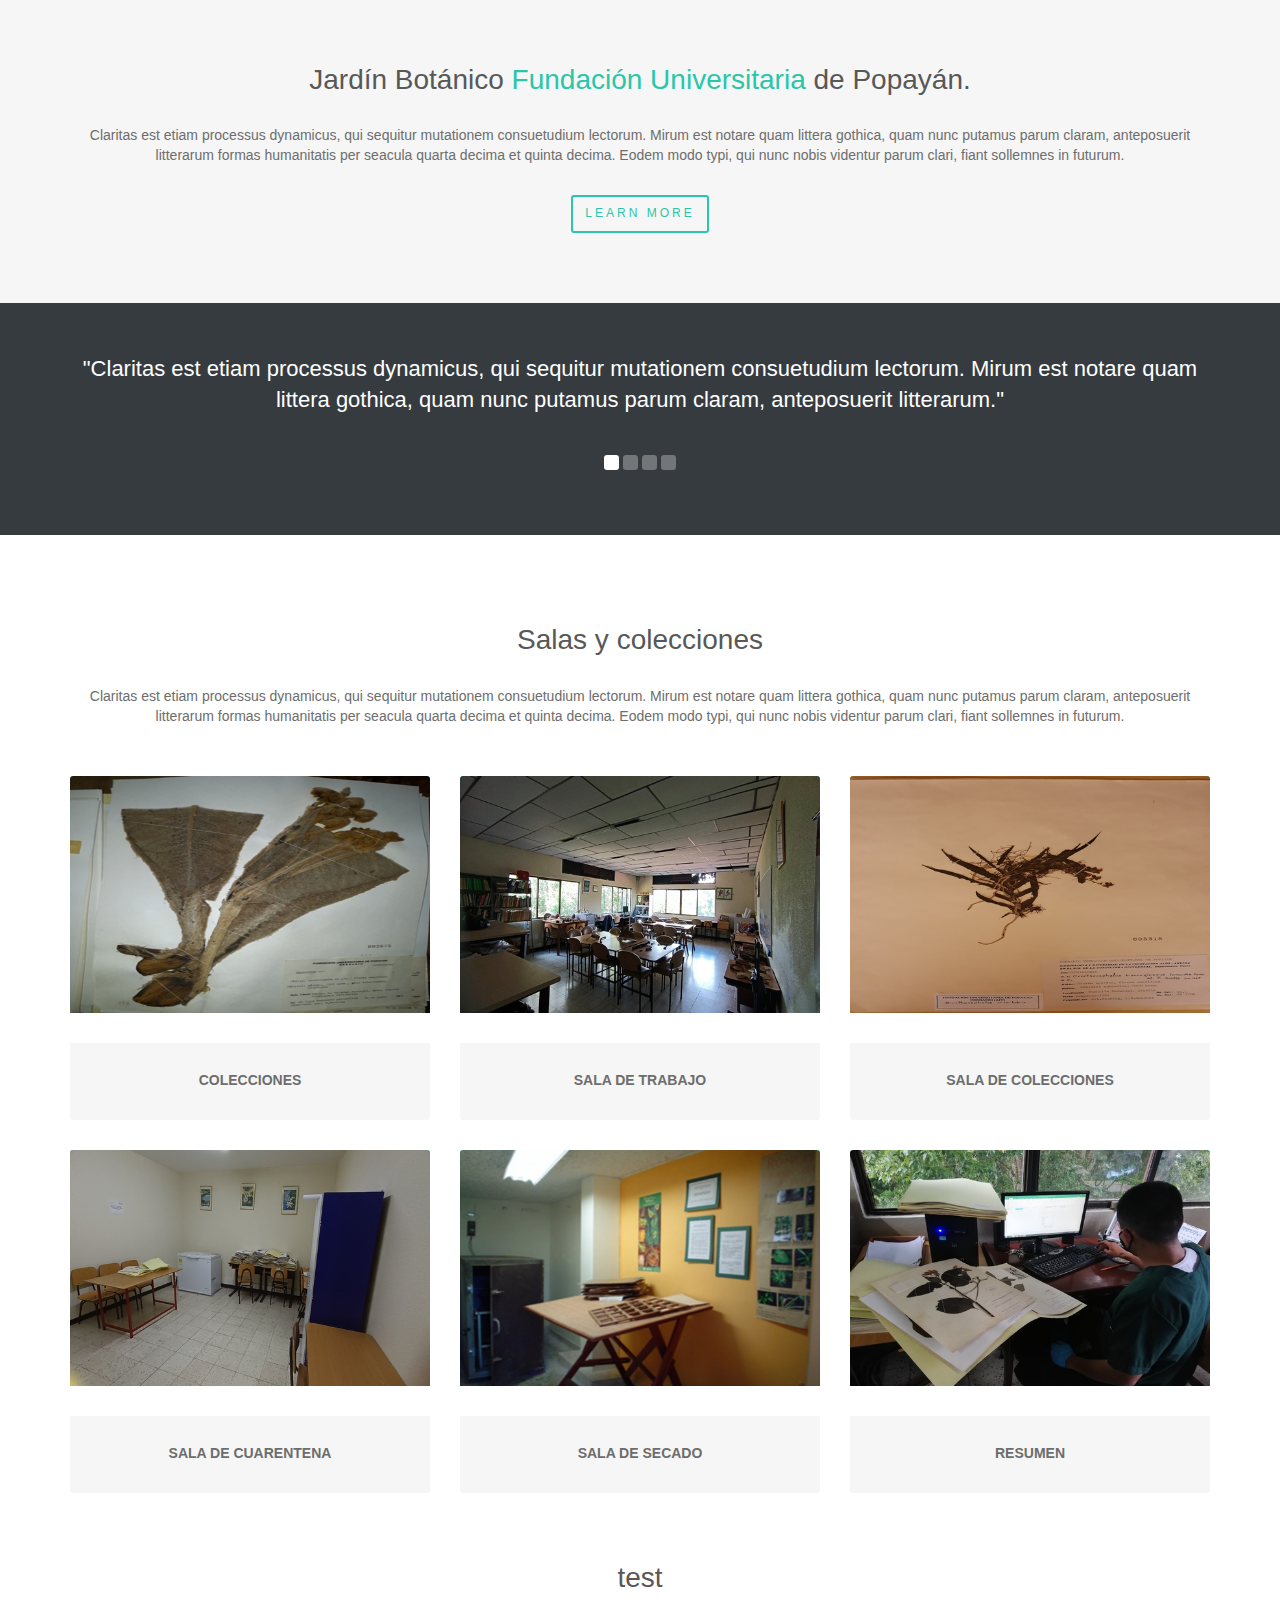
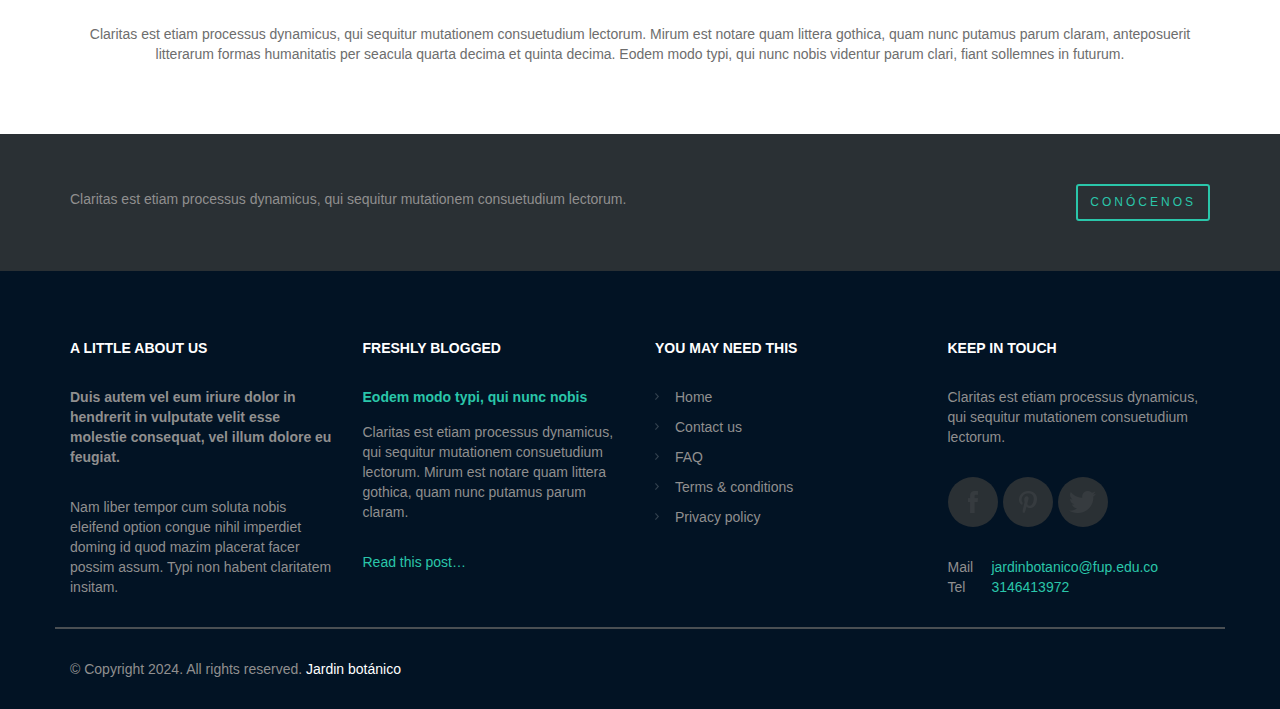
==== commit bf2a161c: "test" ====
--- a/index.html
+++ b/index.html
@@ -1,6 +1,5 @@
 <!DOCTYPE html>
 <html lang="en">
-  <!-- Mirrored from xenothemes.co.uk/html-templates/petcare/ by HTTrack Website Copier/3.x [XR&CO'2014], Thu, 02 Nov 2023 05:09:32 GMT -->
   <head>
     <meta charset="utf-8" />
     <meta http-equiv="X-UA-Compatible" content="IE=edge" />
@@ -13,6 +12,7 @@
       rel="stylesheet"
       type="text/css"
     />
+    
     <link
       href="../../../fonts.googleapis.com/cssa11b.css?family=Lato:300,400,700,900,400italic,700italic,900italic"
       rel="stylesheet"
@@ -26,6 +26,7 @@
       ]><link rel="stylesheet" type="text/css" href="css/ie8.css"
     /><![endif]-->
   </head>
+
   <body class="homepage">
     <!-- Navigation -->
     <div class="navbar navbar-default navbar-fixed-top" role="navigation">
@@ -53,6 +54,7 @@
             </a>
           </h1>
         </div>
+
         <div class="navbar-collapse collapse">
           <ul class="nav navbar-nav">
             <li class="active">
@@ -124,7 +126,13 @@
               </ul>
             </li>
             <li class="purchase-btn">
-              <button type="button" class="btn btn-default" onclick="window.open('https://fup.edu.co/', '_blank')">Conócenos</button>
+              <button
+                type="button"
+                class="btn btn-default"
+                onclick="window.open('https://fup.edu.co/', '_blank')"
+              >
+                Conócenos
+              </button>
             </li>
           </ul>
         </div>
@@ -146,16 +154,19 @@
           <div class="carousel-caption">
             <h2>JARDÍN BOTÁNICO DE POPAYÁN</h2>
             <p>
-              El Jardín Botánico de Popayán (JBP) como colección de plantas vivas científicamente organizadas, se constituye como un centro de investigación, educación
-							y conservación de los recursos naturales , bajo el lema “ Una Biblioteca verde viviente ”, en especial de la flora del Departamento del Cauca para el desarrollo 
-							local, departamental y regional, integrando la comunidad en procesos educativos y ejecución de proyectos, en el marco del uso sostenible de las especies vegetales, 
-							actuando la Fundación Universitaria de Popayán – FUP como centro para estudios de flora de la Costa Pacífica . , Valle del Patía, Macizo Colombiano y Pie 
-							de Monte Amazónico (Vergara, 1997).
-            </p>
-            <form
-              method="get"
-              action=" #"
-            >
+              El Jardín Botánico de Popayán (JBP) como colección de plantas
+              vivas científicamente organizadas, se constituye como un centro de
+              investigación, educación y conservación de los recursos naturales
+              , bajo el lema “ Una Biblioteca verde viviente ”, en especial de
+              la flora del Departamento del Cauca para el desarrollo local,
+              departamental y regional, integrando la comunidad en procesos
+              educativos y ejecución de proyectos, en el marco del uso
+              sostenible de las especies vegetales, actuando la Fundación
+              Universitaria de Popayán – FUP como centro para estudios de flora
+              de la Costa Pacífica . , Valle del Patía, Macizo Colombiano y Pie
+              de Monte Amazónico (Vergara, 1997).
+            </p>
+            <form method="get" action=" #">
               <button type="submit" class="btn btn-lg btn-default">
                 Learn more
               </button>
@@ -166,13 +177,10 @@
           <img src="images/3.png" alt="" />
           <div class="carousel-caption">
             <h2>Afiliaciones y Redes</h2>
-            <p>	-Red Nacional de Jardines Botánicos de Colombia.</p>
-						<p>	-Registro Único Nacional de Colecciones Biológicas (RNC).</p>
-						<p>	-Red de Museos de Ciencias e Historia Natural.</p>
-            <form
-              method="get"
-              action=" #"
-            >
+            <p>-Red Nacional de Jardines Botánicos de Colombia.</p>
+            <p>-Registro Único Nacional de Colecciones Biológicas (RNC).</p>
+            <p>-Red de Museos de Ciencias e Historia Natural.</p>
+            <form method="get" action=" #">
               <button type="submit" class="btn btn-lg btn-default">
                 Learn more
               </button>
@@ -191,13 +199,11 @@
     </div>
     <!-- Slider end -->
     <!-- Services -->
-     
+
     <div class="container">
       <div class="col-md-12 centered">
-        <h3 style="color: #3071a9;"><span>Nuestro Jardín</span></h3>
-    </div>
-
-
+        <h3 style="color: #3071a9"><span>Nuestro Jardín</span></h3>
+      </div>
 
       <div class="row">
         <div class="col-md-4 col3">
@@ -209,124 +215,128 @@
           ></a>
           <h3>HISTORIA</h3>
           <details>
-              <summary>Promover los procesos de conservación de la diversidad biológica de la región y del País</summary>
-              <p>Que contribuya al fortalecimiento de los programas de desarrollo de las comunidades, mediante el conocimiento y estudio de la flora amenazada, de potencial económico, genético y ecológico de las plantas cultivadas, silvestres y la fauna asociada al jardín.</p>
+            <summary>
+              Promover los procesos de conservación de la diversidad biológica
+              de la región y del País
+            </summary>
+            <p>
+              Que contribuya al fortalecimiento de los programas de desarrollo
+              de las comunidades, mediante el conocimiento y estudio de la flora
+              amenazada, de potencial económico, genético y ecológico de las
+              plantas cultivadas, silvestres y la fauna asociada al jardín.
+            </p>
           </details>
-          <br>
-          <form
-            method="get"
-            action=" #"
-          >
+          <br />
+          <form method="get" action=" #">
             <button type="submit" class="btn btn-default btn-green">
               Learn more
             </button>
           </form>
         </div>
         <div class="col-md-4 col3">
-          <a
-            href="#"
-            title="Doggy grooming"
-            class="roundal"
-            id="grooming"
-          ></a>
+          <a href="#" title="Doggy grooming" class="roundal" id="grooming"></a>
           <h3>MISIÓN</h3>
-                <details>
-                    <summary>Promover los procesos de conservación de la diversidad biológica de la región y del País</summary>
-                    <p>Que contribuya al fortalecimiento de los programas de desarrollo de las comunidades, mediante el conocimiento y estudio de la flora amenazada, de potencial económico, genético y ecológico de las plantas cultivadas, silvestres y la fauna asociada al jardín.</p>
-                </details>
-                <br>
-          <form
-            method="get"
-            action=" #"
-          >
+          <details>
+            <summary>
+              Promover los procesos de conservación de la diversidad biológica
+              de la región y del País
+            </summary>
+            <p>
+              Que contribuya al fortalecimiento de los programas de desarrollo
+              de las comunidades, mediante el conocimiento y estudio de la flora
+              amenazada, de potencial económico, genético y ecológico de las
+              plantas cultivadas, silvestres y la fauna asociada al jardín.
+            </p>
+          </details>
+          <br />
+          <form method="get" action=" #">
             <button type="submit" class="btn btn-default btn-green">
               Learn more
             </button>
           </form>
         </div>
         <div class="col-md-4 col3">
-          <a
-            href="#"
-            title="Adoption centre"
-            class="roundal"
-            id="adoption"
-          ></a>
+          <a href="#" title="Adoption centre" class="roundal" id="adoption"></a>
           <h3>VISIÓN</h3>
-                <details>
-                    <summary>Para el año 2028, el Jardín Botánico de Popayán se constituirá</summary>
-                    <p>Como un centro de estudios en el ámbito científico, técnico, tecnológico y educativo, promoviendo procesos de conservación de la biodiversidad, productivos y ecoturísticos, que mediante la investigación contribuyan al conocimiento del patrimonio cultural, natural, desarrollo local y regional.</p>
-                </details>
-                <br>
-          <form
-            method="get"
-            action=" #"
-          >
+          <details>
+            <summary>
+              Para el año 2028, el Jardín Botánico de Popayán se constituirá
+            </summary>
+            <p>
+              Como un centro de estudios en el ámbito científico, técnico,
+              tecnológico y educativo, promoviendo procesos de conservación de
+              la biodiversidad, productivos y ecoturísticos, que mediante la
+              investigación contribuyan al conocimiento del patrimonio cultural,
+              natural, desarrollo local y regional.
+            </p>
+          </details>
+          <br />
+          <form method="get" action=" #">
             <button type="submit" class="btn btn-default btn-green">
               Learn more
             </button>
           </form>
         </div>
         <div class="col-md-4 col3">
-          <a
-            href="#"
-            title="Dog walking"
-            class="roundal"
-            id="walking"
-          ></a>
+          <a href="#" title="Dog walking" class="roundal" id="walking"></a>
           <h3>ESTRUCTURA ORGANIZACIONAL</h3>
-                <details>
-                    <summary>Promover los procesos de conservación de la diversidad biológica de la región y del País</summary>
-                    <p>Que contribuya al fortalecimiento de los programas de desarrollo de las comunidades, mediante el conocimiento y estudio de la flora amenazada, de potencial económico, genético y ecológico de las plantas cultivadas, silvestres y la fauna asociada al jardín.</p>
-                </details>
-                <br>
-          <form
-            method="get"
-            action=" #"
-          >
+          <details>
+            <summary>
+              Promover los procesos de conservación de la diversidad biológica
+              de la región y del País
+            </summary>
+            <p>
+              Que contribuya al fortalecimiento de los programas de desarrollo
+              de las comunidades, mediante el conocimiento y estudio de la flora
+              amenazada, de potencial económico, genético y ecológico de las
+              plantas cultivadas, silvestres y la fauna asociada al jardín.
+            </p>
+          </details>
+          <br />
+          <form method="get" action=" #">
             <button type="submit" class="btn btn-default btn-green">
               Learn more
             </button>
           </form>
         </div>
         <div class="col-md-4 col3">
-          <a
-            href="#"
-            title="Care advice"
-            class="roundal"
-            id="advice"
-          ></a>
+          <a href="#" title="Care advice" class="roundal" id="advice"></a>
           <h3>LINEAS ESTRATÉGICAS</h3>
           <details>
-              <summary>Dentro de las acciones que se realizan es albergar especies que se encuentren en categoría de amenaza</summary>
-              <p>Como es el caso de la Palma de cera, Molinillo y algunas orquídeas del género Cattleya, desarrollando proyectos que permiten hacer seguimiento y monitoreo a las especies ya establecidas en el área.</p>
+            <summary>
+              Dentro de las acciones que se realizan es albergar especies que se
+              encuentren en categoría de amenaza
+            </summary>
+            <p>
+              Como es el caso de la Palma de cera, Molinillo y algunas orquídeas
+              del género Cattleya, desarrollando proyectos que permiten hacer
+              seguimiento y monitoreo a las especies ya establecidas en el área.
+            </p>
           </details>
-          <br>
-          <form
-            method="get"
-            action=" #"
-          >
+          <br />
+          <form method="get" action=" #">
             <button type="submit" class="btn btn-default btn-green">
               Learn more
             </button>
           </form>
         </div>
         <div class="col-md-4 col3">
-          <a
-            href="#"
-            title="Puppy play"
-            class="roundal"
-            id="play"
-          ></a>
+          <a href="#" title="Puppy play" class="roundal" id="play"></a>
           <h3>PROYECTOS</h3>
-                <details>
-                    <summary>Se apoyan procesos investigativos en el Programa de Ecología y otras universidades</summary>
-                    <p>Incluyendo trabajos de grado y proyectos de aula de estudiantes de Ecología, Biología, Ingeniería Forestal e Ingeniería Ambiental, fomentando la publicación de guías de campo y artículos científicos.</p>
-                </details>
-                <br>
-          <form
-            method="get"
-            action=" #"
-          >
+          <details>
+            <summary>
+              Se apoyan procesos investigativos en el Programa de Ecología y
+              otras universidades
+            </summary>
+            <p>
+              Incluyendo trabajos de grado y proyectos de aula de estudiantes de
+              Ecología, Biología, Ingeniería Forestal e Ingeniería Ambiental,
+              fomentando la publicación de guías de campo y artículos
+              científicos.
+            </p>
+          </details>
+          <br />
+          <form method="get" action=" #">
             <button type="submit" class="btn btn-default btn-green">
               Learn more
             </button>
@@ -336,422 +346,559 @@
       <div class="row" id="ubicacion">
         <div class="col-md-12 centered pt-2">
           <h3><span>Ubicación</span></h3>
-          <p style="text-align: justify;">
-            Se ubica en nuestro Campus <strong>Los Robles</strong>, contando con <b>8 hectáreas</b> de las 46 que posee la 
-            Institución y se sitúa en el flanco occidental de la Cordillera Central a <b>1850 m.s.n.m.</b> con una temperatura promedio de <strong>18 °C</strong>.
-          </p>
-          <p style="text-align: justify;">
-            El área corresponde a la zona de vida de <strong>Selva Subandina</strong> (Cuatrecasas, 1958), con coordenadas geográficas de <b>2°23’ Latitud norte</b> y <b>76°40’ longitud oeste</b> a una altura de <strong>1850 m.s.n.m.</strong>
-          </p>
-          <!-- Card que contiene el mapa -->
-				<div class="col-md-12">
-					<div class="card" style="border-radius: 10px; box-shadow: 0 4px 8px rgba(0, 0, 0, 0.1);">
-						<div class="card-body">
-              <!-- Mapa en iframe dentro de la card -->
-							<iframe 
-								src="https://www.google.com/maps/embed?pb=!1m18!1m12!1m3!1d31804.29339862994!2d-76.61677993359375!3d2.4419057!2m3!1f0!2f0!3f0!3m2!1i1024!2i768!4f13.1!3m3!1m2!1s0x8e300419afade71b%3A0x124cd8da8f1cf68!2sPopay%C3%A1n%2C%20Cauca!5e0!3m2!1sen!2sco!4v1697390913287!5m2!1sen!2sco" 
-								width="100%" 
-								height="400" 
-								style="border:0;" 
-								allowfullscreen="" 
-								loading="lazy" 
-								referrerpolicy="no-referrer-when-downgrade">
-							</iframe>
-						</div>
-					</div>
-				</div>
-        </div>
-      </div>
-      
-      <div class="row">
-        <div class="col-md-12 centered">
-          <h3 style="color: #3071a9;"><span>¿Qué hacer?</span></h3>
-          <p>
-            humanitatis per seacula quarta decima et quinta decima. Eodem modo
-            typi, qui nunc nobis videntur parum clari, fiant sollemnes in
-            futurum.
-          </p>
-          <!-- Card que contiene el mapa -->
-        </div>
-      </div>
-
-      <div class="row" id="multimedia">
-        <div class="col-md-12 centered pt-2">
-          <h3><span>Multimedia</span></h3>
-          <video width="640" height="360" controls autoplay>
-            <source src="images/video1.mp4" type="video/mp4">
-          </video>
-          <p>
-            humanitatis per seacula quarta decima et quinta decima. Eodem modo
-            typi, qui nunc nobis videntur parum clari, fiant sollemnes in
-            futurum.
-          </p>
-          <!-- Card que contiene el mapa -->
-        </div>
-      </div>
-
-      <div class="row" id="servicios">
-        <div class="col-md-12 centered pt-2">
-          <h3><span>Servicios</span></h3>
-          <p style="text-align: justify;">
-            El Jardín Botánico de Popayán asume la investigación en conservación de la biodiversidad y etnobotánica, 
-            formación en bancos de germoplasma, estudios de flora amenazada, además, de la extensión a la comunidad.
-          </p>
-          <p style="text-align: justify;">
-            Ofrece servicios de guianza interpretativa ambiental por las distintas colecciones vivas asociadas al Jardín Botánico, en recorridos por 
-            senderos ecológicos bien definidos a grupos de distintas Instituciones Educativas, Universidades, Empresas públicas y privadas, ONG’s, 
-            entidades municipales y gubernamentales y comunidad en general que busquen espacios para recreación y disfrute de la naturaleza. Además, 
-            de posibilidad de pasantías (internas y externas), monitorias, voluntariados.
-          </p>
-          <p style="text-align: justify;">
-            Brindamos espacios naturales para el desarrollo de investigaciones, por parte de estudiantes, profesionales, especialistas de la región 
-            en los distintos componentes de flora, fauna, aguas, suelo, paisaje, en temas de levantamientos de vegetación, avistamiento de aves y análisis de paisaje.
-            Apoyo y acompañamiento a actividades de carácter ambiental que se realicen en la región.
-          </p><hr>
-          <!-- Card que contiene el mapa -->
-        </div>
-      </div>
-
-      <div class="row">
-        <div class="col-md-12 centered">
-          <h3 style="color: #3071a9;"><span>Colecciones vividas</span></h3>
-          <p style="text-align: justify;">
-            La vegetación del área de estudio se referencia dentro de la zona de vida de selva Subandina (Cuatrecasas, 1958). Dentro de la conservación
-             in situ y ex situ, el Jardín Botánico presenta dentro de su área 5 colecciones vivas establecidas: Jardín Arboretum, Epifitario, 
-             Bambusetum, Heliconario y Bosque natural. Las colecciones cuentan con un sendero de 1.050 metros demarcado con distintos tipos de 
-             sustrato en cada una de ellas, incluyendo 176 metros de la zona de transición entre Heliconario y bosque natural que es un área de cultivo de café.
-          </p>
-          <p style="text-align: justify;">
-            Se han determinado en las distintas colecciones del JBP, más de 58 familias botánicas, entre las que sobresalen Araceae, Asteraceae, 
-            Bromeliaceae, Lauraceae, Moraceae, Melastomataceae, Orquidaceae, Poaceae y Rubiaceae, de las cuales hay identificadas aproximadamente 
-            70 a nivel de género y más de 100 a nivel de especie, distribuidas en los estratos epífito, trepador rasante, herbáceo, arbustivo y arbóreo. 
-            En dicha estratificación, se observa vegetación asociada como epifitas vasculares como orquídeas, bromelias, helechos, bejucos y lianas y no 
-            vasculares con los grupos de briófitos que registran un total de 45 especies, además, de macrohongos con 136 especies y líquenes con 63 especies inventariadas.
-          </p>
-          <p style="text-align: left; color: #8F121A; font-size: 24px; font-family: 'Georgia', serif;">JARDIN ARBORETUM</p>
-          <p style="text-align: justify;">Colección de importancia ecológica, económica, ornamental e histórica, incluyendo la zona de ampliación, 
-            presenta un área de 6695,8 m2, con 471 individuos representados en 32 familias, 49 géneros y 55 especies, de las cuales 35 son nativas, 
-            15 cultivadas, 4 introducidas y 1 endémica, como son: Retrophyllum rospigliosii (Pino Romerón), Liquidambar styraciflua (Álamo o estoraque),
-             Nectandra sp. (Jigua), Quercus humboldtii (Roble), Alnus jorullensis (Aliso), Juglans neotrópica (Cedro negro), Senna spectabilis (Flor amarillo), 
-             Erythrina edulis (Chachafruto), Erythrina fusca (Cachimbo), Acacia melanoxylon (Acacia negra), Calliandra sp. (Carbonero matizado), 
-             Albizia guachapele (Igua), Ochroma pyramidale (Balso tambor), Myrcia popayanensis (Arrayán), Lafoensia acuminata (Guayacán maderable), 
-             Cedrela odorata (Cedro oloroso), Billia rosea (Cariseco), Sapindus saponaria (Jaboncillo), Cestrum sp. (Jazmín de monte), Ixora sp. (Coralito), 
-             Cordia alliodora (Nogal cafetero), Handroanthus chrysanthus (Guayacán amarillo), Jacaranda caucana (Gualanday), Bambusa vulgaris (Bambú amarillo), 
-             Guadua angustifolia (Guadua), Syagrus sancona. (Palma zancona) Alberga igualmente, especies amenazadas como Palma de cera (Ceroxylon quindiuense), 
-             Cedro negro (Juglans neotropica), Molinillo (Magnolia hernandezii) y Roble andino (Quercus humboldtii), las tres primeras en categoría de En Peligro (EN) y 
-             la última Vulnerable (VU). La colección cuenta con un sendero demarcado de 220 metros.
-            </p>
-
-          <p style="text-align: left; color: #8F121A; font-size: 24px; font-family: 'Georgia', serif;">EPIFITARIO</p>
-          <p style="text-align: justify;">Colección de importancia ecológica, que brinda refugio a especies de epífitas vasculares y no vasculares de región principalmente. 
-            Con la donación de la Asociación Payanesa de Orquideología – APO de 177 plantas en 2014, que enriqueció la colección.</p>
-          <p style="text-align: justify;">Contamosc con 428 individuos distribuidos en 62 morfo especies, 45 géneros, 4 familias entre Orquidaceae, Bromeliaceae, 
-            Polypodaceae (Pterodófitos) y Cactaceae, de los cuales 409 individuos corresponden a orquídeas, 12 a bromelias, 6 helechos, 1 cactus y 14 indeterminadas. 
-            Alberga especies amenazadas de orquídeas como la Cattleya trianae, considerada la Flor Nacional de Colombia, además, de Cattleya quadricolor, Cattleya 
-            mendelii y Cattleya warscewiczii, las tres primeras en categoría de En Peligro (EN) y la última Vulnerable (VU).
-          </p>
-
-          <p style="text-align: left; color: #8F121A; font-size: 24px; font-family: 'Georgia', serif;">BAMBUSETUM</p>
-          <p style="text-align: justify;">
-            Colección que cuenta con dos especies, Guadua (Guadua angustifolia) y Bambú (Bambusa vulgaris), de importancia económica, ornamental y ecológica. Además, 
-            de hábitat de quirópteros, ofidios y protectora de fuentes hídricas. El sendero que lo recorre presenta una longitud de 35 metros, que viene de la colección de Jardín Arboretum.
-          </p>
-
-          <p style="text-align: left; color: #8F121A; font-size: 24px; font-family: 'Georgia', serif;">HELICONARIO</p>
-          <p style="text-align: justify;">Se encuentran especies de Heliconias representativas de la región y especies obtenidas por intercambio con otros Jardines Botánicos y el sendero 
-            que lo recorre es de 31 metros de longitud.
-          </p>
-
-          <p style="text-align: left; color: #8F121A; font-size: 24px; font-family: 'Georgia', serif;">BOSQUE NATURAL</p>
-          <p style="text-align: justify;">Corresponde a un dominio de importancia capital para el Jardín Botánico, por cuanto se convierten su estrategia de conservación in situ, la cual es especial en el contexto de las colecciones nacionales.</p>
-          <p style="text-align: justify;">Presenta un registro de 57 especies agrupadas en 43 géneros y 32 familias, el acceso a esta colección, es por medio de un sendero ecológico, donde se pueden identificar las características de la vegetación, 
-            especies importantes y el paisaje de la zona.</p>
-          <p style="text-align: justify;">Están representadas por pequeños parches de bosque secundario en regeneración, pertenecientes a la zona de vida de Selva Subandina, en los sectores de la quebrada Renacer, donde, 
-            actualmente el único sendero habilitado (588 metros), para actividades de guianza y turismo es el de la quebrada renacer, que alberga 37 especies de plantas leñosas, 
-            principalmente representadas por Palicourea thyrsiflora (Cafetillo) y Alchornea coelophylla (Lombricero).</p>
-          <p style="text-align: justify;">Así mismo, se encuentra el bosque asociado a la quebrada Corazones, que nace en el centro del Campus Universitario en una zona caracterizada por la plantación de Guadua angustifolia 
-            (Guadua) y se conforma por un parche de bosque denso altamente conservado, que alberga cerca de 33 especies de plantas leñosas y con alta abundancia de dos árboles de 
-            Palicourea calidicola y Palicourea thyrsiflora (Cafetillo). Además, de ser rico en plantas epífitas vasculares y no vasculares, esta área se destina para procesos de 
-            conservación e investigación.</p>
-          <p style="text-align: justify;">Finalmente, el bosque de la quebrada Mano de Oso, con cerca de 44 especies de plantas leñosas, representadas principalmente por su abundancia de Palicourea thyrsiflora (Cafetillo), 
-            Meriania speciosa (Flor de Mayo) y una alta presencia de la planta Oreopanax floribundum (Mano de Oso) a la que debe su nombre y es de uso investigativo y de conservación.
-          </p>
-
-          <p style="text-align: left; color: #8F121A; font-size: 24px; font-family: 'Georgia', serif;">FAUNA</p>
-          <p style="text-align: justify;">En las distintas colecciones vivas del Jardín Botánico de Popayán, se encuentra asociado un gran número de especies de fauna, tanto vertebrados como cordados y son de gran importancia para las dinámicas 
-            ecológicas que presenta el ecosistema. En cuanto a la fauna asociada al Jardín Botánico se reportan:</p>
-          <p style="font-size: 17px; text-align: left;font-weight: bold; font-style: italic; color: #6d6d6d;">Aves:</p>
-          <p style="text-align: justify;">Encontramos especies como Barranquero Momotus aequatorialis, Cerrajas (Cyanocorax yncas), tángaras (Thraupidae sp), azulejos (Thraupis episcopus), Gorriones (Zonotrichia capensis), Toriadores (Tyranidae sp), Carpinteros (Melanerpes formicivorus), Halcón Cernícalo (Falco sparverius), Garrapatero (Milvago chimachima) y Pájaro Ardilla (Piaya cayana).</p>
-          <p style="font-size: 17px; text-align: left;font-weight: bold; font-style: italic; color: #6d6d6d;">Mamíferos</p>
-          <p style="text-align: justify;">Encontramos mamíferos con 5 especies como: zarigüeya (Didelphis marsupialis), zorro perro (Cerdocyon thous), tigrillo (Leopardus tigrinus), venado de cola blanca (Mazama sp.) y conejo silvestre (Oryctolagus sp). Igualmente, avistamientos continuos de otras especies como ardillas 
-            (Sciurus vulgaris), comadreja de cola larga (Mustela frenata), y ratones de campo (Apodemus sylvaticus).</p>
-          <p style="text-align: justify;">Además, de la presencia de 13 especies de quirópteros pertenecientes a las familias Vespertilionidae, Molossidae y Phyllostomidae. Por otro lado, esta última familia comprende 8 especies distribuidas en tres Subfamilias Carrollinae con las especies Carollia brevicauda y Carrollia perspecillata, Stenodermatinae con las especies Artibeus lituratus, Artibeus jamaicensis, 
-            Artibeus phaeotis, Platyrrhinus chocoensis y Vampyressa melissa y la Subfamilia Phyllostominae con la especie Phyllostomus discolor.</p>
-
-          <p style="font-size: 17px; text-align: left;font-weight: bold; font-style: italic; color: #6d6d6d;">Reptiles</p>
-          <p style="text-align: justify;">Los herpetos, en anfibios se registran 9 especies, entre ellas, Pristimantis taeniatus (cf), Pristimantis leoni (cf), 
-            Pristimantis w-nigrum (cf), Colostethus fraterdanieli y una especie identificada por su canto Dendropsophus colombianus. Por su parte, en reptiles hay presencia 6 
-            especies de serpientes, como, falsa coral (Lampropeltis triangulum), jueteadora (Chironius monticola), coral (Micrurus sp.), rabo de ají (Micrurus mipartitus), 
-            culebra huertera (Sibon nebulata) y Sabanera (Atractus sp.) y dos especies de lagartijas Anolis auratus y Pholidobolus vertebralis.</p>
-
-          <p style="font-size: 17px; text-align: left;font-weight: bold; font-style: italic; color: #6d6d6d;">Insectos</p>
-          <p style="text-align: justify;">Otros grupos como, insectos pertenecientes a los Órdenes Lepidoptera (mariposas, polillas), se han registrado 64 especies de Lepidópteros 
-            diurnos, 29 especies del Orden Himenoptera, como las hormigas (Fam. Formicidae), 12 
-            especies de escarabajos coprófagos (Coleoptera: Scarabaeinae) y algunos sin inventario pertenecientes al Orden Orthoptera (saltamontes, grillos).</p>
+          <div class="row d-flex align-items-start">
+            <!-- Columna de descripción -->
+            <div class="col-md-6">
+              <p style="text-align: justify">
+                Se ubica en nuestro Campus <strong>Los Robles</strong>, contando
+                con <b>8 hectáreas</b> de las 46 que posee la Institución y se
+                sitúa en el flanco occidental de la Cordillera Central a
+                <b>1850 m.s.n.m.</b> con una temperatura promedio de
+                <strong>18 °C</strong>.
+              </p>
+              <p style="text-align: justify">
+                El área corresponde a la zona de vida de
+                <strong>Selva Subandina</strong> (Cuatrecasas, 1958), con
+                coordenadas geográficas de <b>2°23’ Latitud norte</b> y
+                <b>76°40’ longitud oeste</b> a una altura de
+                <strong>1850 m.s.n.m.</strong>
+              </p>
+            </div>
+            <!-- Columna del mapa -->
+            <div class="col-md-6">
+              <div
+                class="card"
+                style="
+                  border-radius: 10px;
+                  box-shadow: 0 4px 8px rgba(0, 0, 0, 0.1);
+                "
+              >
+                <div class="card-body">
+                  <iframe
+                    src="https://www.google.com/maps/embed?pb=!1m18!1m12!1m3!1d31804.29339862994!2d-76.61677993359375!3d2.4419057!2m3!1f0!2f0!3f0!3m2!1i1024!2i768!4f13.1!3m3!1m2!1s0x8e300419afade71b%3A0x124cd8da8f1cf68!2sPopay%C3%A1n%2C%20Cauca!5e0!3m2!1sen!2sco!4v1697390913287!5m2!1sen!2sco"
+                    width="100%"
+                    height="300"
+                    style="border: 0"
+                    allowfullscreen=""
+                    loading="lazy"
+                    referrerpolicy="no-referrer-when-downgrade"
+                  >
+                  </iframe>
+                </div>
+              </div>
+            </div>
+          </div>
+        </div>
+
+        <div class="row">
+          <div class="col-md-12 centered">
+            <h3 style="color: #3071a9"><span>¿Qué hacer?</span></h3>
+            <p>
+              humanitatis per seacula quarta decima et quinta decima. Eodem modo
+              typi, qui nunc nobis videntur parum clari, fiant sollemnes in
+              futurum.
+            </p>
+            <!-- Card que contiene el mapa -->
+          </div>
+        </div>
+
+        <div class="row" id="multimedia">
+          <div class="col-md-12 centered pt-2">
+            <h3><span>Multimedia</span></h3>
+            <video width="640" height="360" controls autoplay>
+              <source src="images/video1.mp4" type="video/mp4" />
+            </video>
+            <p>
+              humanitatis per seacula quarta decima et quinta decima. Eodem modo
+              typi, qui nunc nobis videntur parum clari, fiant sollemnes in
+              futurum.
+            </p>
+            <!-- Card que contiene el mapa -->
+          </div>
+        </div>
+
+        <div class="row" id="servicios">
+          <div class="col-md-12 centered pt-2">
+            <h3><span>Servicios</span></h3>
+            <p style="text-align: justify">
+              El Jardín Botánico de Popayán asume la investigación en
+              conservación de la biodiversidad y etnobotánica, formación en
+              bancos de germoplasma, estudios de flora amenazada, además, de la
+              extensión a la comunidad.
+            </p>
+            <p style="text-align: justify">
+              Ofrece servicios de guianza interpretativa ambiental por las
+              distintas colecciones vivas asociadas al Jardín Botánico, en
+              recorridos por senderos ecológicos bien definidos a grupos de
+              distintas Instituciones Educativas, Universidades, Empresas
+              públicas y privadas, ONG’s, entidades municipales y
+              gubernamentales y comunidad en general que busquen espacios para
+              recreación y disfrute de la naturaleza. Además, de posibilidad de
+              pasantías (internas y externas), monitorias, voluntariados.
+            </p>
+            <p style="text-align: justify">
+              Brindamos espacios naturales para el desarrollo de
+              investigaciones, por parte de estudiantes, profesionales,
+              especialistas de la región en los distintos componentes de flora,
+              fauna, aguas, suelo, paisaje, en temas de levantamientos de
+              vegetación, avistamiento de aves y análisis de paisaje. Apoyo y
+              acompañamiento a actividades de carácter ambiental que se realicen
+              en la región.
+            </p>
+            <hr />
+            <!-- Card que contiene el mapa -->
+          </div>
+        </div>
+
+        <div class="row">
+          <div class="col-md-12 centered">
+            <h3 style="color: #3071a9"><span>Colecciones vividas</span></h3>
+            <p style="text-align: justify">
+              La vegetación del área de estudio se referencia dentro de la zona
+              de vida de selva Subandina (Cuatrecasas, 1958). Dentro de la
+              conservación in situ y ex situ, el Jardín Botánico presenta dentro
+              de su área 5 colecciones vivas establecidas: Jardín Arboretum,
+              Epifitario, Bambusetum, Heliconario y Bosque natural. Las
+              colecciones cuentan con un sendero de 1.050 metros demarcado con
+              distintos tipos de sustrato en cada una de ellas, incluyendo 176
+              metros de la zona de transición entre Heliconario y bosque natural
+              que es un área de cultivo de café.
+            </p>
+            <p style="text-align: justify">
+              Se han determinado en las distintas colecciones del JBP, más de 58
+              familias botánicas, entre las que sobresalen Araceae, Asteraceae,
+              Bromeliaceae, Lauraceae, Moraceae, Melastomataceae, Orquidaceae,
+              Poaceae y Rubiaceae, de las cuales hay identificadas
+              aproximadamente 70 a nivel de género y más de 100 a nivel de
+              especie, distribuidas en los estratos epífito, trepador rasante,
+              herbáceo, arbustivo y arbóreo. En dicha estratificación, se
+              observa vegetación asociada como epifitas vasculares como
+              orquídeas, bromelias, helechos, bejucos y lianas y no vasculares
+              con los grupos de briófitos que registran un total de 45 especies,
+              además, de macrohongos con 136 especies y líquenes con 63 especies
+              inventariadas.
+            </p>
+            <div class="container">
+              <div class="section">
+                <h3 style="color: #8f121a">Jardín Arboretum</h3>
+                <p>
+                  La colección tiene una gran importancia ecológica, económica y ornamental. Con un área de 6695,8 m² y 471 individuos representados en 32 familias, 49 géneros y 55 especies. Entre ellas, destacan las especies nativas, cultivadas e introducidas. El sendero demarcado de 220 metros permite su recorrido.
+                </p>
+              </div>
           
-          <!-- Card que contiene el mapa -->
-        </div>
-      </div>
-
-      <div class="row" id="conservacion">
-        <div class="col-md-12 centered pt-2">
-          <h3 style="color: #d39333;"><span>Conservación</span></h3>
-          <p style="text-align: justify;">
-            Integrará áreas desde el inicio del recorrido en la entrada al jardín donde está la caseta, hasta el camino que se dirige a la colección del Bambusetum. Hacen parte la colección viva de Arboretum y Aula Viva, además de la estación de Jardín de Palmas. Dentro del recorrido en el Arboretum tendrá el sendero El Roble, que es el tramo adecuado para 
-            los procesos de inclusión, además, el sendero que estuvo hasta hace poco como alterno y un tramo pequeño que conecta la salida del aula viva hasta el Bambusetum. 
-          </p>
-          <p style="text-align: justify;">
-            Aporta de manera significativa a la protección de especies de flora, fauna y funga, en especial a las que se encuentren categorizadas como amenazadas según la Unión Internacional para la Conservación de la Naturaleza (UICN), con un discurso acerca de la importancia de las colecciones ex situ, como es el caso 
-            de <em>Quercus humboldtii</em> (Roble Andino), <em>Retrophyllum rospigliosii</em> (Pino Romerón), <em>Ceroxylon alpinum</em> (Palma de cera), <em>Juglans neotropica</em> (Nogal - Cedro negro), <em>Magnolia hernandezii</em> 
-            (Molinillo) y especies de la familia Orchidaceae <em>Cattleya trianae</em> y <em>Cattleya mendelli</em>, especies priorizadas para implementar acciones a corto y mediano plazo como planes de manejo 
-            local articulados con los planes de acción Nacional que se están abordando desde distintos grupos de especialistas, donde el jardín botánico ha sido partícipe.
-        </p>
-          <!-- Card que contiene el mapa -->
-        </div>
-      </div>
-
-      <div class="row" id="educacion">
-        <div class="col-md-12 centered pt-2">
-          <h3 style="color: #8f121a;"><span>Educación</span></h3>
-          <p style="text-align: justify;">
-            Alberga la colección de Bambusetum Heliconario y los cafetales hasta la colección de Bosque natural. Aporta en los procesos de educación de los agroecosistemas como áreas importantes para la conservación de la biodiversidad desde el punto de vista productivo. Así mismo, resaltando uno de los principales renglones económicos del País y la región. Se trabaja en el componente educativo, sobre las especies asociadas a 
-            esta área como aves, plantas no vasculares, líquenes, especies que cumplen funciones de sombrío, estrategias de herramientas de manejo del paisaje con sistemas agroforestales.
-          </p>
-
-          <div class="image-grid-edu">
-            <img src="images/educacion/img_edu01.jpg" alt="Imagen 1">
-            <img src="images/educacion/img_edu02.JPG" alt="Imagen 2">
-            <img src="images/educacion/img_edu03.jpg" alt="Imagen 3">
-            <img src="images/educacion/img_edu04.JPG" alt="Imagen 4">
-            <img src="images/educacion/img_edu05.jpg" alt="Imagen 5">
-            <img src="images/educacion/img_edu07.JPG" alt="Imagen 6">
-          </div>
-        
-          <style type="text/css">
-              .image-grid-edu {
-                  display: grid;
-                  grid-template-columns: repeat(3, 1fr);
-                  grid-gap: 10px;
-                  justify-content: center; /* Centra el grid horizontalmente */
-                  align-items: center; /* Centra el contenido verticalmente */
-                  width: 90%;
-                  max-width: 1200px;
-                  margin: 0 auto;
-              }
-        
-            .image-grid-edu img {
-                width: 2128px; /* Ancho fijo */
-                height: 322px; /* Alto fijo */
-                object-fit: cover; /* Asegura que las imágenes llenen el espacio */
-                border-radius: 8px;
-                box-shadow: 0 4px 6px rgba(0, 0, 0, 0.1);
-                transition: transform 0.3s ease, box-shadow 0.3s ease;
-                margin: 0 auto; /* Centra cada imagen en su celda */
-              }
-        
-                  .image-grid-edu img:hover {
-                      transform: scale(1.05);
-                      box-shadow: 0 6px 10px rgba(0, 0, 0, 0.15);
-                  }
-              </style>
-
-              <script type="text/javascript">
-                // Opcional: Puedes añadir funcionalidades, como cambiar la imagen al hacer clic.
-                document.querySelectorAll('.image-grid-edu img').forEach(img => {
-                    img.addEventListener('click', () => {
-                        alert(`Has hecho clic en la imagen: ${img.alt}`);
-                    });
+              <div class="section">
+                <h3 style="color: #8f121a">Epifitario</h3>
+                <p>
+                  Esta colección ecológica alberga especies de epífitas vasculares y no vasculares, donadas en 2014 por la Asociación Payanesa de Orquideología – APO. Con 428 individuos distribuidos en 62 morfoespecies y 4 familias, las orquídeas son las más destacadas, con varias especies en peligro.
+                </p>
+              </div>
+          
+              <div class="section">
+                <h3 style="color: #8f121a">Bambusetum</h3>
+                <p>
+                  Compuesta por dos especies de gran valor económico y ecológico: Guadua (Guadua angustifolia) y Bambú (Bambusa vulgaris), esta colección también es hábitat de quirópteros y protectora de fuentes hídricas. El sendero tiene una longitud de 35 metros.
+                </p>
+              </div>
+          
+              <div class="section">
+                <h3 style="color: #8f121a">Heliconario</h3>
+                <p>
+                  En este espacio se encuentran especies de Heliconias representativas de la región. El sendero que lo recorre mide 31 metros.
+                </p>
+              </div>
+          
+              <div class="section">
+                <h3 style="color: #8f121a">Bosque Natural</h3>
+                <p>
+                  Esta área es esencial para las estrategias de conservación in situ del Jardín Botánico, y alberga 57 especies agrupadas en 43 géneros y 32 familias. Se pueden recorrer varios senderos ecológicos que muestran la vegetación, las especies importantes y el paisaje de la zona.
+                </p>
+              </div>
+          
+              <div class="section">
+                <h>Fauna</h>
+                <p>
+                  El Jardín Botánico de Popayán alberga diversas especies de fauna, tanto vertebrados como invertebrados, que son fundamentales para la dinámica ecológica del ecosistema. Se reportan varias especies asociadas a las colecciones vivas.
+                </p>
+              </div>
+            </div>
+            <p
+              style="
+                font-size: 17px;
+                text-align: left;
+                font-weight: bold;
+                font-style: italic;
+                color: #6d6d6d;
+              "
+            >
+            <div class="species-container">
+              <div class="species-section">
+                <h3 class="section-title">Aves y Mamíferos</h3>
+            
+                <div class="section-content">
+                  <h4 class="species-heading">Aves</h4>
+                  <p class="species-description">
+                    Encontramos especies como Barranquero Momotus aequatorialis, Cerrajas (Cyanocorax yncas), 
+                    tángaras (Thraupidae sp), azulejos (Thraupis episcopus), Gorriones (Zonotrichia capensis), 
+                    Toriadores (Tyranidae sp), Carpinteros (Melanerpes formicivorus), Halcón Cernícalo 
+                    (Falco sparverius), Garrapatero (Milvago chimachima) y Pájaro Ardilla (Piaya cayana).
+                  </p>
+            
+                  <h4 class="species-heading">Mamíferos</h4>
+                  <p class="species-description">
+                    Encontramos mamíferos con 5 especies como: zarigüeya (Didelphis marsupialis), zorro perro 
+                    (Cerdocyon thous), tigrillo (Leopardus tigrinus), venado de cola blanca (Mazama sp.) 
+                    y conejo silvestre (Oryctolagus sp). Igualmente, avistamientos continuos de otras especies 
+                    como ardillas (Sciurus vulgaris), comadreja de cola larga (Mustela frenata), 
+                    y ratones de campo (Apodemus sylvaticus).
+                  </p>
+                  <p class="species-description">
+                    Además, de la presencia de 13 especies de quirópteros pertenecientes a las familias 
+                    Vespertilionidae, Molossidae y Phyllostomidae. Por otro lado, esta última familia 
+                    comprende 8 especies distribuidas en tres Subfamilias Carrollinae con las especies 
+                    Carollia brevicauda y Carrollia perspecillata, Stenodermatinae con las especies 
+                    Artibeus lituratus, Artibeus jamaicensis, Artibeus phaeotis, Platyrrhinus chocoensis 
+                    y Vampyressa melissa y la Subfamilia Phyllostominae con la especie Phyllostomus discolor.
+                  </p>
+                </div>
+              </div>
+            
+              <div class="species-section">
+                <h3 class="section-title">Reptiles e Insectos</h3>
+            
+                <div class="section-content">
+                  <h4 class="species-heading">Reptiles</h4>
+                  <p class="species-description">
+                    Los herpetos, en anfibios se registran 9 especies, entre ellas, Pristimantis taeniatus (cf), 
+                    Pristimantis leoni (cf), Pristimantis w-nigrum (cf), Colostethus fraterdanieli y una especie 
+                    identificada por su canto Dendropsophus colombianus. Por su parte, en reptiles hay presencia 
+                    6 especies de serpientes, como, falsa coral (Lampropeltis triangulum), jueteadora 
+                    (Chironius monticola), coral (Micrurus sp.), rabo de ají (Micrurus mipartitus), 
+                    culebra huertera (Sibon nebulata) y Sabanera (Atractus sp.) y dos especies de lagartijas 
+                    Anolis auratus y Pholidobolus vertebralis.
+                  </p>
+            
+                  <h4 class="species-heading">Insectos</h4>
+                  <p class="species-description">
+                    Otros grupos como, insectos pertenecientes a los Órdenes Lepidoptera (mariposas, polillas), 
+                    se han registrado 64 especies de Lepidópteros diurnos, 29 especies del Orden Himenoptera, 
+                    como las hormigas (Fam. Formicidae), 12 especies de escarabajos coprófagos (Coleoptera: 
+                    Scarabaeinae) y algunos sin inventario pertenecientes al Orden Orthoptera (saltamontes, grillos).
+                  </p>
+                </div>
+              </div>
+            </div>
+            
+            <!-- Carousel -->
+            <div id="c-carousel">
+              <div id="wrapper">
+                <div id="carousel">
+                  <div>
+                    <a
+                      href="images/dog-1.png"
+                      title="Dog"
+                      data-hover="Sandy the west highland terrier"
+                      data-toggle="lightbox"
+                      class="lightbox"
+                    >
+                      <img src="images/dog-1.png" alt="Dog" />
+                    </a>
+                  </div>
+                  <div>
+                    <a
+                      href="images/dog-2.png"
+                      title="Dog"
+                      data-hover="Marty the yorkshire terrier"
+                      data-toggle="lightbox"
+                      class="lightbox"
+                    >
+                      <img src="images/dog-2.png" alt="Dog" />
+                    </a>
+                  </div>
+                  <div>
+                    <a
+                      href="images/dog-3.png"
+                      title="Dog"
+                      data-hover="Kyla the bull terrier"
+                      data-toggle="lightbox"
+                      class="lightbox"
+                    >
+                      <img src="images/dog-3.png" alt="Dog" />
+                    </a>
+                  </div>
+                  <div>
+                    <a
+                      href="images/dog-1.png"
+                      title="Dog"
+                      data-hover="Marty the yorkshire terrier"
+                      data-toggle="lightbox"
+                      class="lightbox"
+                    >
+                      <img src="images/dog-1.png" alt="Dog" />
+                    </a>
+                  </div>
+                  <div>
+                    <a
+                      href="images/dog-2.png"
+                      title="Dog"
+                      data-hover="Sandy the west highland terrier"
+                      data-toggle="lightbox"
+                      class="lightbox"
+                    >
+                      <img src="images/dog-2.png" alt="Dog" />
+                    </a>
+                  </div>
+                  <div>
+                    <a
+                      href="images/dog-3.png"
+                      title="Dog"
+                      data-hover="Kyla the bull terrier"
+                      data-toggle="lightbox"
+                      class="lightbox"
+                    >
+                      <img src="images/dog-3.png" alt="Dog" />
+                    </a>
+                  </div>
+                </div>
+                <div id="pager" class="pager"></div>
+              </div>
+            </div>
+            <!-- Carousel end -->
+
+            <!-- Card que contiene el mapa -->
+          </div>
+        </div>
+
+        <div class="row" id="conservacion">
+          <div class="col-md-12 centered pt-2">
+            <h3 style="color: #d39333"><span>Conservación</span></h3>
+            <p style="text-align: justify">
+              Integrará áreas desde el inicio del recorrido en la entrada al
+              jardín donde está la caseta, hasta el camino que se dirige a la
+              colección del Bambusetum. Hacen parte la colección viva de
+              Arboretum y Aula Viva, además de la estación de Jardín de Palmas.
+              Dentro del recorrido en el Arboretum tendrá el sendero El Roble,
+              que es el tramo adecuado para los procesos de inclusión, además,
+              el sendero que estuvo hasta hace poco como alterno y un tramo
+              pequeño que conecta la salida del aula viva hasta el Bambusetum.
+            </p>
+            <p style="text-align: justify">
+              Aporta de manera significativa a la protección de especies de
+              flora, fauna y funga, en especial a las que se encuentren
+              categorizadas como amenazadas según la Unión Internacional para la
+              Conservación de la Naturaleza (UICN), con un discurso acerca de la
+              importancia de las colecciones ex situ, como es el caso de
+              <em>Quercus humboldtii</em> (Roble Andino),
+              <em>Retrophyllum rospigliosii</em> (Pino Romerón),
+              <em>Ceroxylon alpinum</em> (Palma de cera),
+              <em>Juglans neotropica</em> (Nogal - Cedro negro),
+              <em>Magnolia hernandezii</em> (Molinillo) y especies de la familia
+              Orchidaceae <em>Cattleya trianae</em> y
+              <em>Cattleya mendelli</em>, especies priorizadas para implementar
+              acciones a corto y mediano plazo como planes de manejo local
+              articulados con los planes de acción Nacional que se están
+              abordando desde distintos grupos de especialistas, donde el jardín
+              botánico ha sido partícipe.
+            </p>
+
+            
+            <!-- Card que contiene el mapa -->
+          </div>
+        </div>
+
+        <div class="row" id="educacion">
+          <div class="col-md-12 centered pt-2">
+            <h3 style="color: #8f121a"><span>Educación</span></h3>
+            <p style="text-align: justify">
+              Alberga la colección de Bambusetum Heliconario y los cafetales
+              hasta la colección de Bosque natural. Aporta en los procesos de
+              educación de los agroecosistemas como áreas importantes para la
+              conservación de la biodiversidad desde el punto de vista
+              productivo. Así mismo, resaltando uno de los principales renglones
+              económicos del País y la región. Se trabaja en el componente
+              educativo, sobre las especies asociadas a esta área como aves,
+              plantas no vasculares, líquenes, especies que cumplen funciones de
+              sombrío, estrategias de herramientas de manejo del paisaje con
+              sistemas agroforestales.
+            </p>
+
+            <!-- Card que contiene el mapa -->
+          </div>
+        </div>
+
+        <div class="row" id="investigacion">
+          <div class="col-md-12 centered pt-2">
+            <h3 style="color: #00b4a5"><span>Investigación</span></h3>
+            <p style="text-align: justify">
+              Integrará el área de bosque natural o colección in situ, desde el
+              sitio conocido como microclima hasta la salida del humedal, un
+              camino que bordea el campus y está rodeado por la quebrada
+              Renacer.
+            </p>
+            <p style="text-align: justify">
+              Se enfatiza en la investigación científica y participativa de la
+              flora, fauna y funga que se encuentra en la colección in situ en
+              este relicto de bosque subandino, haciendo énfasis en especies en
+              categoría de amenaza por la UICN. Dentro del recorrido de
+              aproximadamente 700 metros, se podrán observar distintas especies,
+              áreas inundables, humedal, bosque en sucesión secundaria con buena
+              presencia de epífitas vasculares y no vasculares. Además, se
+              integra un componente cultural con seres mitológicos como el
+              duende, como un ser protector de los ecosistemas y las especies
+              que lo albergan.
+            </p>
+
+            <!-- Image Grid -->
+            <div class="image-grid-inv">
+              <div class="image-container">
+                <p class="image-title">Imagen 1</p>
+                <img
+                  id="image-1"
+                  src="images/investigacion/img_inv13.jpeg"
+                  alt="Imagen 1"
+                  data-description="Descripción de la Imagen 1"
+                />
+              </div>
+              <div class="image-container">
+                <p class="image-title">Imagen 2</p>
+                <img
+                  id="image-2"
+                  src="images/investigacion/img_inv15.png"
+                  alt="Imagen 2"
+                  data-description="Descripción de la Imagen 2"
+                />
+              </div>
+              <div class="image-container">
+                <p class="image-title">Imagen 3</p>
+                <img
+                  id="image-3"
+                  src="images/investigacion/img_inv14.JPG"
+                  alt="Imagen 3"
+                  data-description="Descripción de la Imagen 3"
+                />
+              </div>
+              <div class="image-container">
+                <p class="image-title">Imagen 4</p>
+                <img
+                  id="image-4"
+                  src="images/investigacion/img_inv02.jpg"
+                  alt="Imagen 4"
+                  data-description="Descripción de la Imagen 4"
+                />
+              </div>
+              <div class="image-container">
+                <p class="image-title">Imagen 5</p>
+                <img
+                  id="image-5"
+                  src="images/investigacion/img_inv06.jpg"
+                  alt="Imagen 5"
+                  data-description="Descripción de la Imagen 5"
+                />
+              </div>
+              <div class="image-container">
+                <p class="image-title">Imagen 6</p>
+                <img
+                  id="image-6"
+                  src="images/investigacion/img_inv12.jpg"
+                  alt="Imagen 6"
+                  data-description="Descripción de la Imagen 6"
+                />
+              </div>
+            </div>
+
+            <!-- Modal Structure -->
+            <div id="image-modal" class="modal">
+              <div class="modal-content">
+                <p id="modal-image-name" class="image-name"></p>
+                <!-- Nombre de la imagen -->
+                <img id="modal-image" src="" alt="" />
+                <p id="modal-text"></p>
+              </div>
+              <button id="modal-close">Cerrar</button>
+            </div>
+
+            <!-- Modal Backdrop -->
+            <div class="modal-backdrop"></div>
+
+            <script>
+              const images = document.querySelectorAll(".image-grid-inv img");
+              const modal = document.getElementById("image-modal");
+              const modalImage = document.getElementById("modal-image");
+              const modalText = document.getElementById("modal-text");
+              const modalName = document.getElementById("modal-image-name");
+              const modalClose = document.getElementById("modal-close");
+              const backdrop = document.querySelector(".modal-backdrop");
+
+              images.forEach((img) => {
+                img.addEventListener("click", () => {
+                  modalImage.src = img.src;
+                  modalText.textContent = img.getAttribute("data-description"); // Usa el atributo data-description
+                  const imageName = img.getAttribute("alt"); // Obtén el nombre de la imagen desde el atributo alt
+                  modalName.textContent = imageName; // Muestra el nombre en el modal
+                  modal.style.display = "block";
+                  backdrop.style.display = "block";
                 });
+              });
+
+              modalClose.addEventListener("click", () => {
+                modal.style.display = "none";
+                backdrop.style.display = "none";
+              });
+
+              backdrop.addEventListener("click", () => {
+                modal.style.display = "none";
+                backdrop.style.display = "none";
+              });
             </script>
-
-          <!-- Card que contiene el mapa -->
-        </div>
-      </div>
-
-      <div class="row" id="investigacion">
-        <div class="col-md-12 centered pt-2">
-          <h3 style="color: #00b4a5;"><span>Investigación</span></h3>
-          <p style="text-align: justify;">
-            Integrará el área de bosque natural o colección in situ, desde el sitio conocido como microclima hasta la salida del humedal, un camino que bordea el campus y está rodeado por 
-            la quebrada Renacer.
-          </p>
-          <p style="text-align: justify;">
-            Se enfatiza en la investigación científica y participativa de la flora, fauna y funga que se encuentra en la colección in situ en este relicto de bosque subandino, haciendo 
-            énfasis en especies en categoría de amenaza por la UICN. Dentro del recorrido de aproximadamente 700 metros, se podrán observar distintas especies, áreas inundables, humedal,
-            bosque en sucesión secundaria con buena presencia de epífitas vasculares y 
-            no vasculares. Además, se integra un componente cultural con seres mitológicos como el duende, como un ser protector de los ecosistemas y las especies que lo albergan.
-          </p>
-          
-          <div class="image-grid-inv">
-            <img src="images/investigacion/img_inv01.jpg" alt="Imagen 1">
-            <img src="images/investigacion/img_inv02.jpg" alt="Imagen 2">
-            <img src="images/investigacion/img_inv03.jpg" alt="Imagen 3">
-            <img src="images/investigacion/img_inv05.jpg" alt="Imagen 4">
-            <img src="images/investigacion/img_inv06.jpg" alt="Imagen 5">
-            <img src="images/investigacion/img_inv12.jpg" alt="Imagen 6">
-          </div>
-        
-          <style type="text/css">
-              .image-grid-inv {
-                  display: grid;
-                  grid-template-columns: repeat(3, 1fr);
-                  grid-gap: 10px;
-                  justify-content: center; /* Centra el grid horizontalmente */
-                  align-items: center; /* Centra el contenido verticalmente */
-                  width: 90%;
-                  max-width: 1200px;
-                  margin: 0 auto;
-              }
-        
-            .image-grid-inv img {
-                width: 2128px; /* Ancho fijo */
-                height: 322px; /* Alto fijo */
-                object-fit: cover; /* Asegura que las imágenes llenen el espacio */
-                border-radius: 8px;
-                box-shadow: 0 4px 6px rgba(0, 0, 0, 0.1);
-                transition: transform 0.3s ease, box-shadow 0.3s ease;
-                margin: 0 auto; /* Centra cada imagen en su celda */
-              }
-        
-                  .image-grid-inv img:hover {
-                      transform: scale(1.05);
-                      box-shadow: 0 6px 10px rgba(0, 0, 0, 0.15);
-                  }
-              </style>
-        
-        <script type="text/javascript">
-            // Opcional: Puedes añadir funcionalidades, como cambiar la imagen al hacer clic.
-            document.querySelectorAll('.image-grid-inv img').forEach(img => {
-                img.addEventListener('click', () => {
-                    alert(`Has hecho clic en la imagen: ${img.alt}`);
-                });
-            });
-        </script>
-        
-
-        </div>
+          </div>
         </div>
       </div>
 
       <div class="row" id="apropiacion">
         <div class="col-md-12 centered pt-2">
-          <h3 style="color: #005790;"><span>Apropiación</span></h3>
-          <p>
-            Inicia desde la salida del bosque continuando por el camino de la antigua servidumbre, pasando por las zonas productivas y terminando en el área de infraestructura institucional.
-          </p>
-        </div>
-      </div>
-      
+          <h3 style="color: #005790"><span>Apropiación</span></h3>
+        </div>
+        <p>
+          Inicia desde la salida del bosque continuando por el camino de la
+          antigua servidumbre, pasando por las zonas productivas y terminando en
+          el área de infraestructura institucional.
+        </p>
+
+        <p style="text-align: justify">
+          En este espacio encontraremos el camino del Tul como una estrategia
+          ancestral de articulación de los saberes culturales y científicos que
+          propenden por el aprovechamiento de los recursos naturales desde el
+          respeto de las comunidades hacia la madre tierra, conformando un
+          tejido social más fortalecido. Como parte de esta zona es importante
+          resaltar una de las características del territorio en la cual la
+          estructura geográfica genera una divisoria de aguas en donde se
+          separan dos vertientes hacia nuestras grandes cuencas hidrográficas,
+          brindando agua tanto al rio Magdalena de la vertiente del océano
+          Atlántico como al rio Patía hacia la vertiente del océano Pacifico.
+          Alrededor de esta zona se encuentran procesos productivos
+          agropecuarios sostenibles que dinamizan la economía en los territorios
+          que se convierten en una ventana para mostrar a los visitantes la
+          importancia de la sostenibilidad en la producción.
+        </p>
+      </div>
     </div>
     <!-- Services end -->
-    <!-- Carousel -->
-    <div id="c-carousel">
-      <div id="wrapper">
-        
-        <div id="carousel">
-          <div>
-            <a
-              href="images/dog-1.png"
-              title="Dog"
-              data-hover="Sandy the west highland terrier"
-              data-toggle="lightbox"
-              class="lightbox"
-            >
-              <img src="images/dog-1.png" alt="Dog" />
-            </a>
-          </div>
-          <div>
-            <a
-              href="images/dog-2.png"
-              title="Dog"
-              data-hover="Marty the yorkshire terrier"
-              data-toggle="lightbox"
-              class="lightbox"
-            >
-              <img src="images/dog-2.png" alt="Dog" />
-            </a>
-          </div>
-          <div>
-            <a
-              href="images/dog-3.png"
-              title="Dog"
-              data-hover="Kyla the bull terrier"
-              data-toggle="lightbox"
-              class="lightbox"
-            >
-              <img src="images/dog-3.png" alt="Dog" />
-            </a>
-          </div>
-          <div>
-            <a
-              href="images/dog-1.png"
-              title="Dog"
-              data-hover="Marty the yorkshire terrier"
-              data-toggle="lightbox"
-              class="lightbox"
-            >
-              <img src="images/dog-1.png" alt="Dog" />
-            </a>
-          </div>
-          <div>
-            <a
-              href="images/dog-2.png"
-              title="Dog"
-              data-hover="Sandy the west highland terrier"
-              data-toggle="lightbox"
-              class="lightbox"
-            >
-              <img src="images/dog-2.png" alt="Dog" />
-            </a>
-          </div>
-          <div>
-            <a
-              href="images/dog-3.png"
-              title="Dog"
-              data-hover="Kyla the bull terrier"
-              data-toggle="lightbox"
-              class="lightbox"
-            >
-              <img src="images/dog-3.png" alt="Dog" />
-            </a>
-          </div>
-        </div>
-        <div id="pager" class="pager"></div>
-      </div>
-    </div>
-    <!-- Carousel end -->
-     
 
     <!-- Rehome -->
     <div class="container">
       <div class="col-md-12 centered">
-        <p style="text-align: justify;">
-          En este espacio encontraremos el camino del Tul como una estrategia ancestral de articulación de los saberes culturales y científicos que propenden por el aprovechamiento 
-            de los recursos naturales desde el respeto de las comunidades hacia la madre tierra, conformando un tejido social más fortalecido. Como parte de esta zona es importante resaltar 
-            una de las características del territorio en la cual la estructura geográfica genera una divisoria de aguas en donde se separan dos vertientes hacia nuestras grandes cuencas 
-            hidrográficas, brindando agua tanto al rio Magdalena de la vertiente del océano Atlántico como al rio Patía hacia la vertiente del océano Pacifico. Alrededor de esta zona se 
-            encuentran procesos productivos agropecuarios sostenibles que dinamizan la economía en los territorios que se convierten en una ventana para mostrar a los visitantes la importancia 
-            de la sostenibilidad en la producción.
-        </p>
         <!-- Card que contiene el mapa -->
       </div>
     </div>
 
     <div class="container">
       <div class="col-md-12 centered">
-        <h3 style="color: #3071a9;"><span>Herbario</span></h3>
-        <p style="text-align: justify;">
-          Un herbario es una colección organizada de especímenes vegetales secos, conservados y etiquetados, utilizados para estudios científicos, educativos y de conservación. Estas colecciones permiten identificar plantas, investigar su distribución y documentar la biodiversidad, siendo recursos clave para la botánica y la ecología.
+        <h3 style="color: #3071a9"><span>Herbario</span></h3>
+        <p style="text-align: justify">
+          Un herbario es una colección organizada de especímenes vegetales
+          secos, conservados y etiquetados, utilizados para estudios
+          científicos, educativos y de conservación. Estas colecciones permiten
+          identificar plantas, investigar su distribución y documentar la
+          biodiversidad, siendo recursos clave para la botánica y la ecología.
         </p>
         <!-- Card que contiene el mapa -->
       </div>
@@ -780,10 +927,7 @@
               typi, qui nunc nobis videntur parum clari, fiant sollemnes in
               futurum.
             </p>
-            <form
-              method="get"
-              action=" #"
-            >
+            <form method="get" action=" #">
               <button type="submit" class="btn btn-default btn-green">
                 Learn more
               </button>
@@ -876,7 +1020,9 @@
       <div class="row adoption">
         <div class="col-md-4">
           <a href="" title="COLECCIONES"
-            ><img src="images\salas_coleccioes\colecciones\img01_colecciones.jpg" alt="Saint Bernard"
+            ><img
+              src="images\salas_coleccioes\colecciones\img01_colecciones.jpg"
+              alt="Saint Bernard"
           /></a>
           <div class="title">
             <h5>
@@ -886,7 +1032,9 @@
         </div>
         <div class="col-md-4">
           <a href="#" title="SALA DE TRABAJO"
-            ><img src="images\salas_coleccioes\sala de trabajo\img01_trabajo.jpg" alt="Beagle"
+            ><img
+              src="images\salas_coleccioes\sala de trabajo\img01_trabajo.jpg"
+              alt="Beagle"
           /></a>
           <div class="title">
             <h5>
@@ -896,32 +1044,33 @@
         </div>
         <div class="col-md-4">
           <a href="#" title="SALA DE COLECCIONES"
-            ><img src="images\salas_coleccioes\sala de colecciones\img02_colecciones.jpg" alt="Staffordshire Bull Terrier"
+            ><img
+              src="images\salas_coleccioes\sala de colecciones\img02_colecciones.jpg"
+              alt="Staffordshire Bull Terrier"
           /></a>
           <div class="title">
             <h5>
-              <span data-hover="Sala de Colecciones"
-                >Sala de Colecciones</span
-              >
+              <span data-hover="Sala de Colecciones">Sala de Colecciones</span>
             </h5>
           </div>
         </div>
         <div class="col-md-4">
           <a href="#" title="SALA DE CUARENTENA"
-            ><img src="images\salas_coleccioes\sala de cuarentena\img01_cuarentena.jpg" alt="King Charles Cavalier"
+            ><img
+              src="images\salas_coleccioes\sala de cuarentena\img01_cuarentena.jpg"
+              alt="King Charles Cavalier"
           /></a>
           <div class="title">
-           
             <h5>
-              <span data-hover="Sala de Cuarentena"
-                >Sala de Cuarentena</span
-              >
+              <span data-hover="Sala de Cuarentena">Sala de Cuarentena</span>
             </h5>
           </div>
         </div>
         <div class="col-md-4">
           <a href="#" title="SALA DE SECADO"
-            ><img src="images\salas_coleccioes\sala de secado\img01_secado.png" alt="Dachshund"
+            ><img
+              src="images\salas_coleccioes\sala de secado\img01_secado.png"
+              alt="Dachshund"
           /></a>
           <div class="title">
             <h5>
@@ -931,7 +1080,9 @@
         </div>
         <div class="col-md-4">
           <a href="#" title="RESUMEN"
-            ><img src="images\salas_coleccioes\resumen\img02_resumen.jpg" alt="French Bulldog"
+            ><img
+              src="images\salas_coleccioes\resumen\img02_resumen.jpg"
+              alt="French Bulldog"
           /></a>
           <div class="title">
             <h5>
@@ -965,7 +1116,6 @@
         <div class="row">
           <div class="col-md-9">
             <p>
-              
               <span
                 >Claritas est etiam processus dynamicus, qui sequitur mutationem
                 consuetudium lectorum.</span
@@ -973,9 +1123,7 @@
             </p>
           </div>
           <div class="col-md-3 purchase-button" id="conocenos">
-            <button type="" class="btn btn-default btn-green">
-              Conócenos
-            </button>
+            <button type="" class="btn btn-default btn-green">Conócenos</button>
           </div>
         </div>
       </div>
@@ -1033,7 +1181,8 @@
               <a href="#" class="twitter"></a>
             </p>
             <p class="c-details">
-              <span>Mail</span> <a href="#" title="">jardinbotanico@fup.edu.co</a><br />
+              <span>Mail</span>
+              <a href="#" title="">jardinbotanico@fup.edu.co</a><br />
               <span>Tel</span> 3146413972
             </p>
           </div>
@@ -1042,9 +1191,7 @@
           <div class="col-md-12 copyright">
             <p>
               &copy; Copyright 2024. All rights reserved.
-              <a href="#" title="PetCare wordpress theme"
-                >Jardin botánico</a
-              >
+              <a href="#" title="PetCare wordpress theme">Jardin botánico</a>
             </p>
           </div>
         </div>
--- a/css/style.css
+++ b/css/style.css
@@ -482,23 +482,23 @@
 }
 
 .col3 .roundal#grooming {
-	background: url("../images/services-grooming.png") 50% 50% no-repeat;
+	background: url("../images/mision.png") 50% 50% no-repeat;
 }
 
 .col3 .roundal#adoption {
-	background: url("../images/services-adoption.png") 50% 50% no-repeat;
+	background: url("../images/vision.png") 50% 50% no-repeat;
 }
 
 .col3 .roundal#walking {
-	background: url("../images/services-walking.png") 50% 50% no-repeat;
+	background: url("../images/estructura.png") 50% 50% no-repeat;
 }
 
 .col3 .roundal#advice {
-	background: url("../images/services-advice.png") 50% 50% no-repeat;
+	background: url("../images/estrategia.png") 50% 50% no-repeat;
 }
 
 .col3 .roundal#play {
-	background: url("../images/services-play.png") 50% 50% no-repeat;
+	background: url("../images/proyecto.png") 50% 50% no-repeat;
 }
 
 .col3 h3 {
@@ -2261,4 +2261,211 @@
 	}
 	
 }
-  +
+
+
+
+
+	
+	.image-grid-inv {
+		display: grid;
+		grid-template-columns: repeat(3, 1fr);
+		grid-gap: 10px;
+		justify-content: center; /* Centra el grid horizontalmente */
+		align-items: center; /* Centra el contenido verticalmente */
+		width: 90%;
+		max-width: 1200px;
+		margin: 0 auto;
+	}
+
+  .image-grid-inv img {
+	  width: 100%; /* Ancho fijo */
+	  height: auto; /* Alto fijo */
+	  object-fit: cover; /* Asegura que las imágenes llenen el espacio */
+	  border-radius: 8px;
+	  box-shadow: 0 4px 6px rgba(0, 0, 0, 0.1);
+	  transition: transform 0.3s ease, box-shadow 0.3s ease;
+	  margin: 0 auto; /* Centra cada imagen en su celda */
+	}
+
+		.image-grid-inv img:hover {
+			transform: scale(1.05);
+			box-shadow: 0 6px 10px rgba(0, 0, 0, 0.15);
+		}
+
+
+
+		.image-container {
+            position: relative;
+            display: inline-block;
+            margin: 10px;
+            text-align: center;
+          }
+
+          .image-title {
+            position: absolute;
+            top: -20px;
+            left: 50%;
+            transform: translateX(-50%);
+            background-color: rgba(42, 198, 170, 0.8);
+            color: white;
+            padding: 5px 10px;
+            border-radius: 5px;
+            font-size: 14px;
+          }
+
+          .modal {
+            display: none;
+            position: fixed;
+            top: 13%;
+            left: 50%;
+            transform: translateX(-50%);
+            background-color: #ffffff;
+            border-radius: 10px;
+            box-shadow: 0 4px 8px rgba(0, 0, 0, 0.2);
+            max-width: 700px; /* Aumenta ligeramente el ancho */
+            width: 90%;
+            max-height: 85%; /* Limita el largo del modal al 90% de la pantalla */
+            overflow-y: auto; /* Agrega scroll si el contenido excede el límite */
+            z-index: 1000;
+          }
+
+          .modal-content {
+            padding: 20px;
+            text-align: center;
+          }
+
+          .modal-content img {
+            max-width: 100%;
+            height: auto; /* Mantiene la proporción */
+            border-bottom: 2px solid #2ac6aa;
+            margin-bottom: 10px;
+          }
+
+          .modal-content p {
+            font-size: 16px;
+            color: #000000;
+          }
+
+          .image-name {
+            font-size: 18px;
+            font-weight: bold;
+            color: #2ac6aa;
+            margin-bottom: 15px;
+          }
+
+          #modal-close {
+            background-color: #2ac6aa;
+            color: #ffffff;
+            border: none;
+            border-radius: 5px;
+            padding: 10px 20px;
+            cursor: pointer;
+            margin: 10px auto;
+            display: block;
+          }
+
+          #modal-close:hover {
+            background-color: #229a87;
+          }
+
+          .modal-backdrop {
+            position: fixed;
+            top: 0;
+            left: 0;
+            width: 100%;
+            height: 100%;
+            background-color: rgba(0, 0, 0, 0.5);
+            z-index: 999;
+            display: none;
+          }
+
+
+
+
+
+		  /* Contenedor principal */
+		  .species-container {
+			display: flex;
+			justify-content: space-between;
+			gap: 40px;
+			margin: 20px;
+		  }
+		
+		  /* Secciones (Aves y Mamíferos | Reptiles e Insectos) */
+		  .species-section {
+			flex: 1;
+			background-color: #f8f8f8;
+			padding: 20px;
+			border-radius: 10px;
+			box-shadow: 0 4px 6px rgba(0, 0, 0, 0.1);
+		  }
+		
+		  /* Títulos de sección */
+		  .section-title {
+			font-size: 22px;
+			font-weight: bold;
+			color: #2ac6aa;
+			text-align: center;
+			margin-bottom: 20px;
+		  }
+		
+		  /* Encabezados de subsecciones */
+		  .species-heading {
+			font-size: 18px;
+			font-weight: bold;
+			color: #6d6d6d;
+			margin-top: 20px;
+		  }
+		
+		  /* Descripción de especies */
+		  .species-description {
+			font-size: 16px;
+			color: #333;
+			text-align: justify;
+			line-height: 1.6;
+		  }
+		
+		  /* Diseño responsivo */
+		  @media (max-width: 768px) {
+			.species-container {
+			  flex-direction: column;
+			}
+		  }
+
+
+
+
+
+
+
+
+
+
+
+
+
+
+
+
+
+		  .highlight {
+			font-weight: bold;
+			color: #8f121a;
+		  }
+	  
+		  .section {
+			background-color: #fff;
+			border-radius: 8px;
+			padding: 20px;
+			box-shadow: 0 4px 6px rgba(0, 0, 0, 0.1);
+			margin-bottom: 30px;
+		  }
+	  
+		  .section p {
+			margin-bottom: 20px;
+		  }
+	  
+		  .section:last-of-type {
+			margin-bottom: 0;
+		  }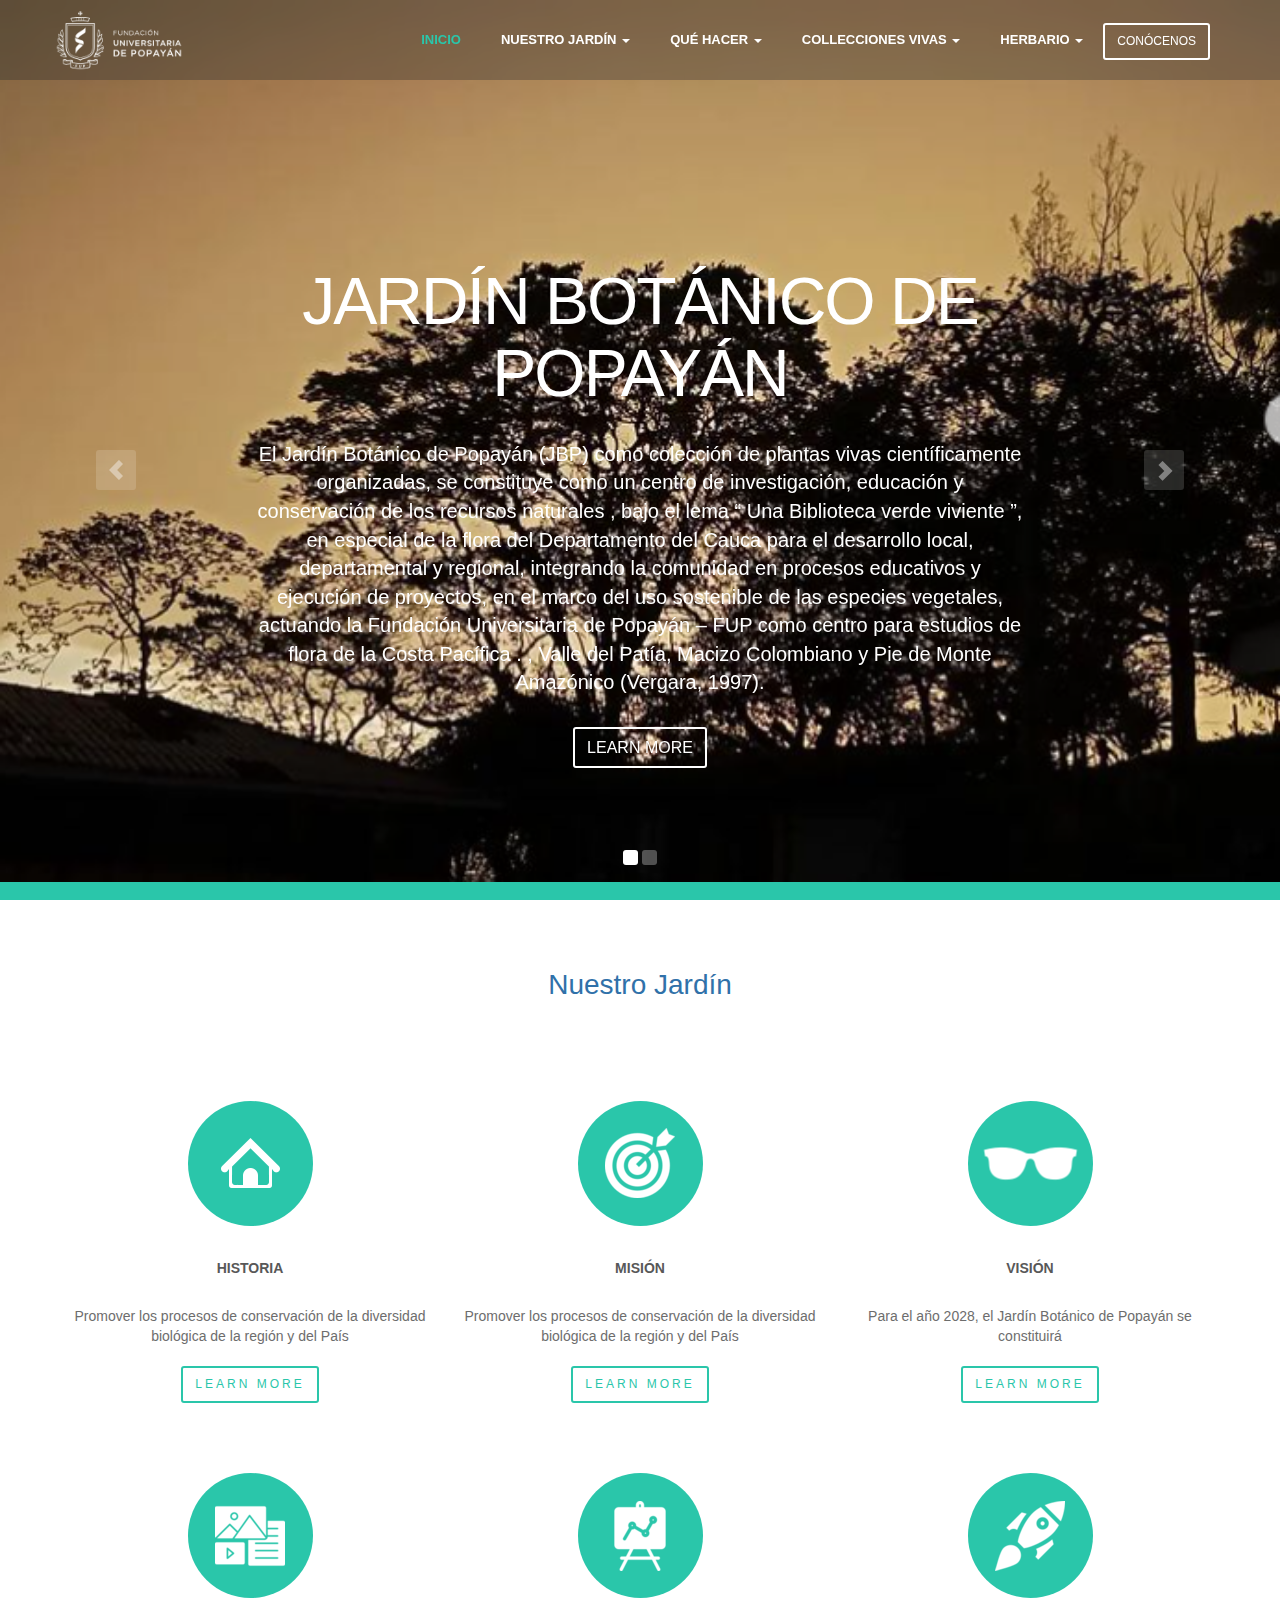
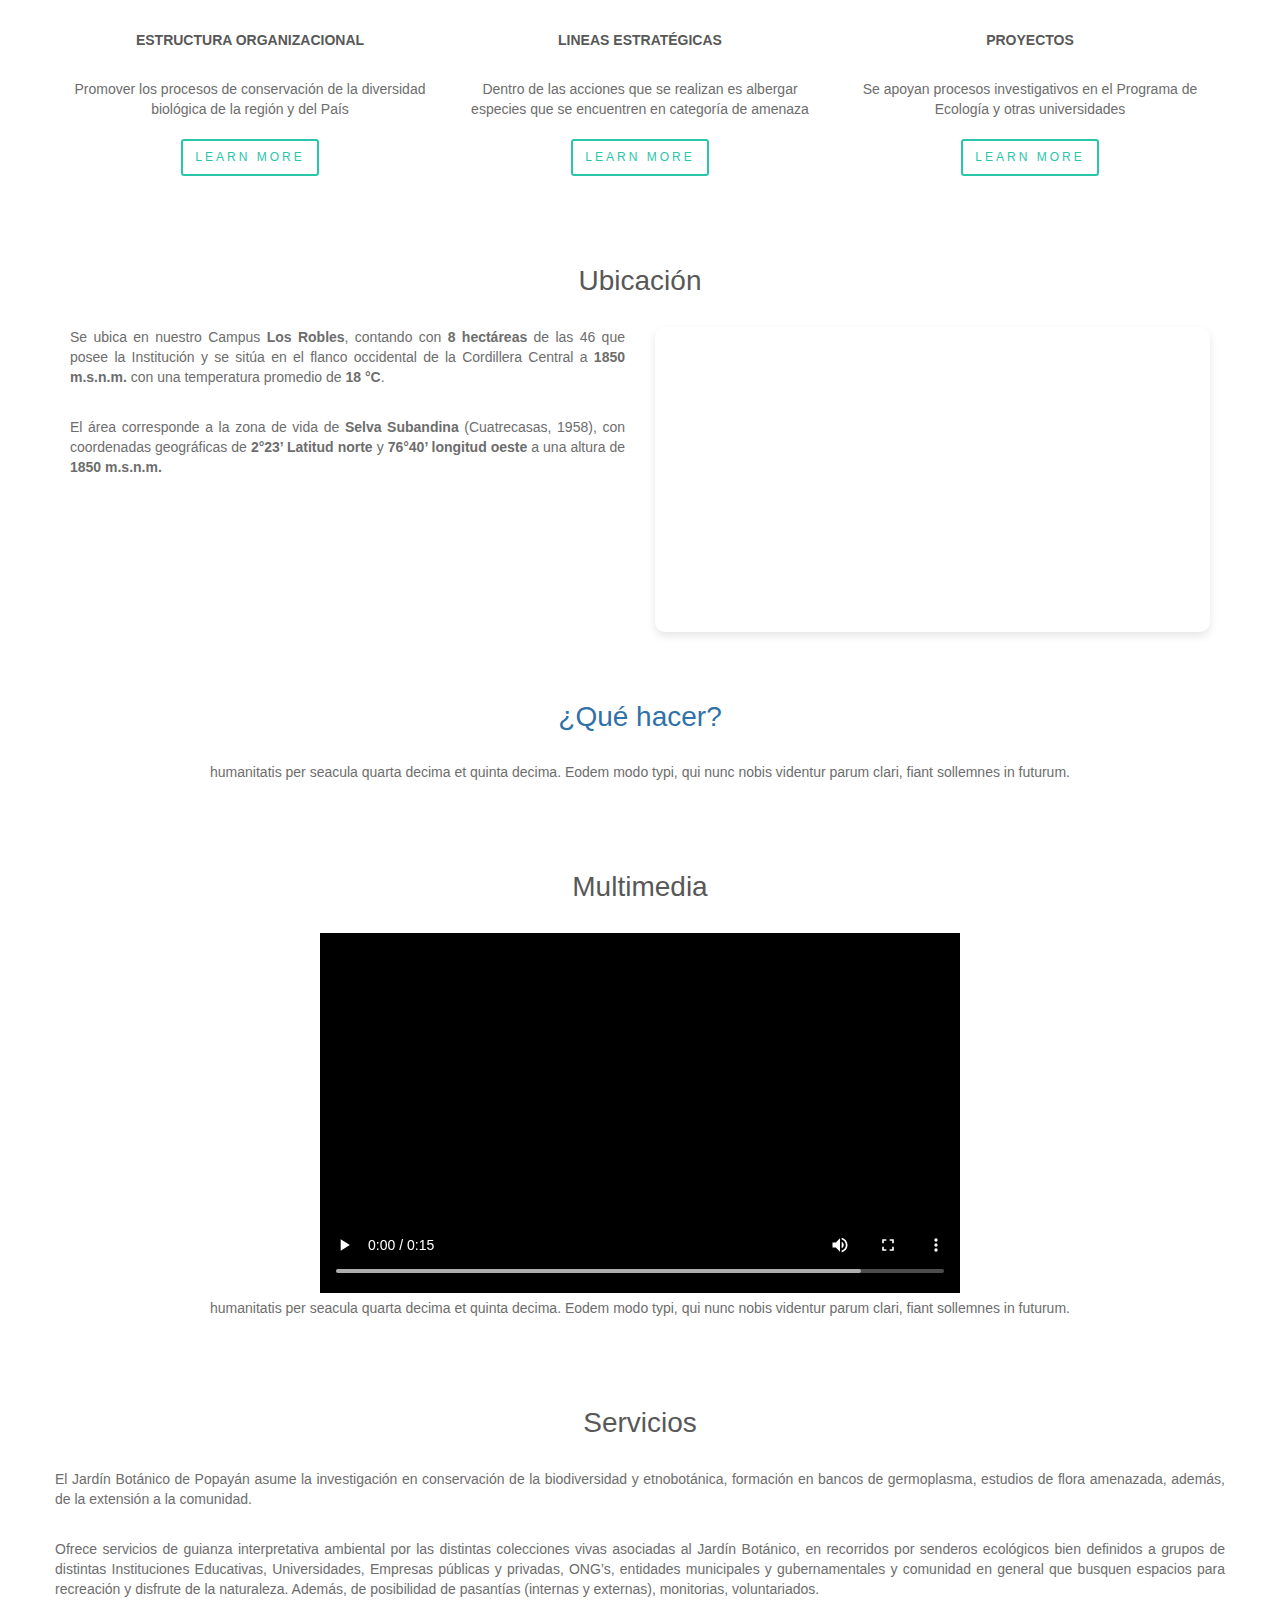
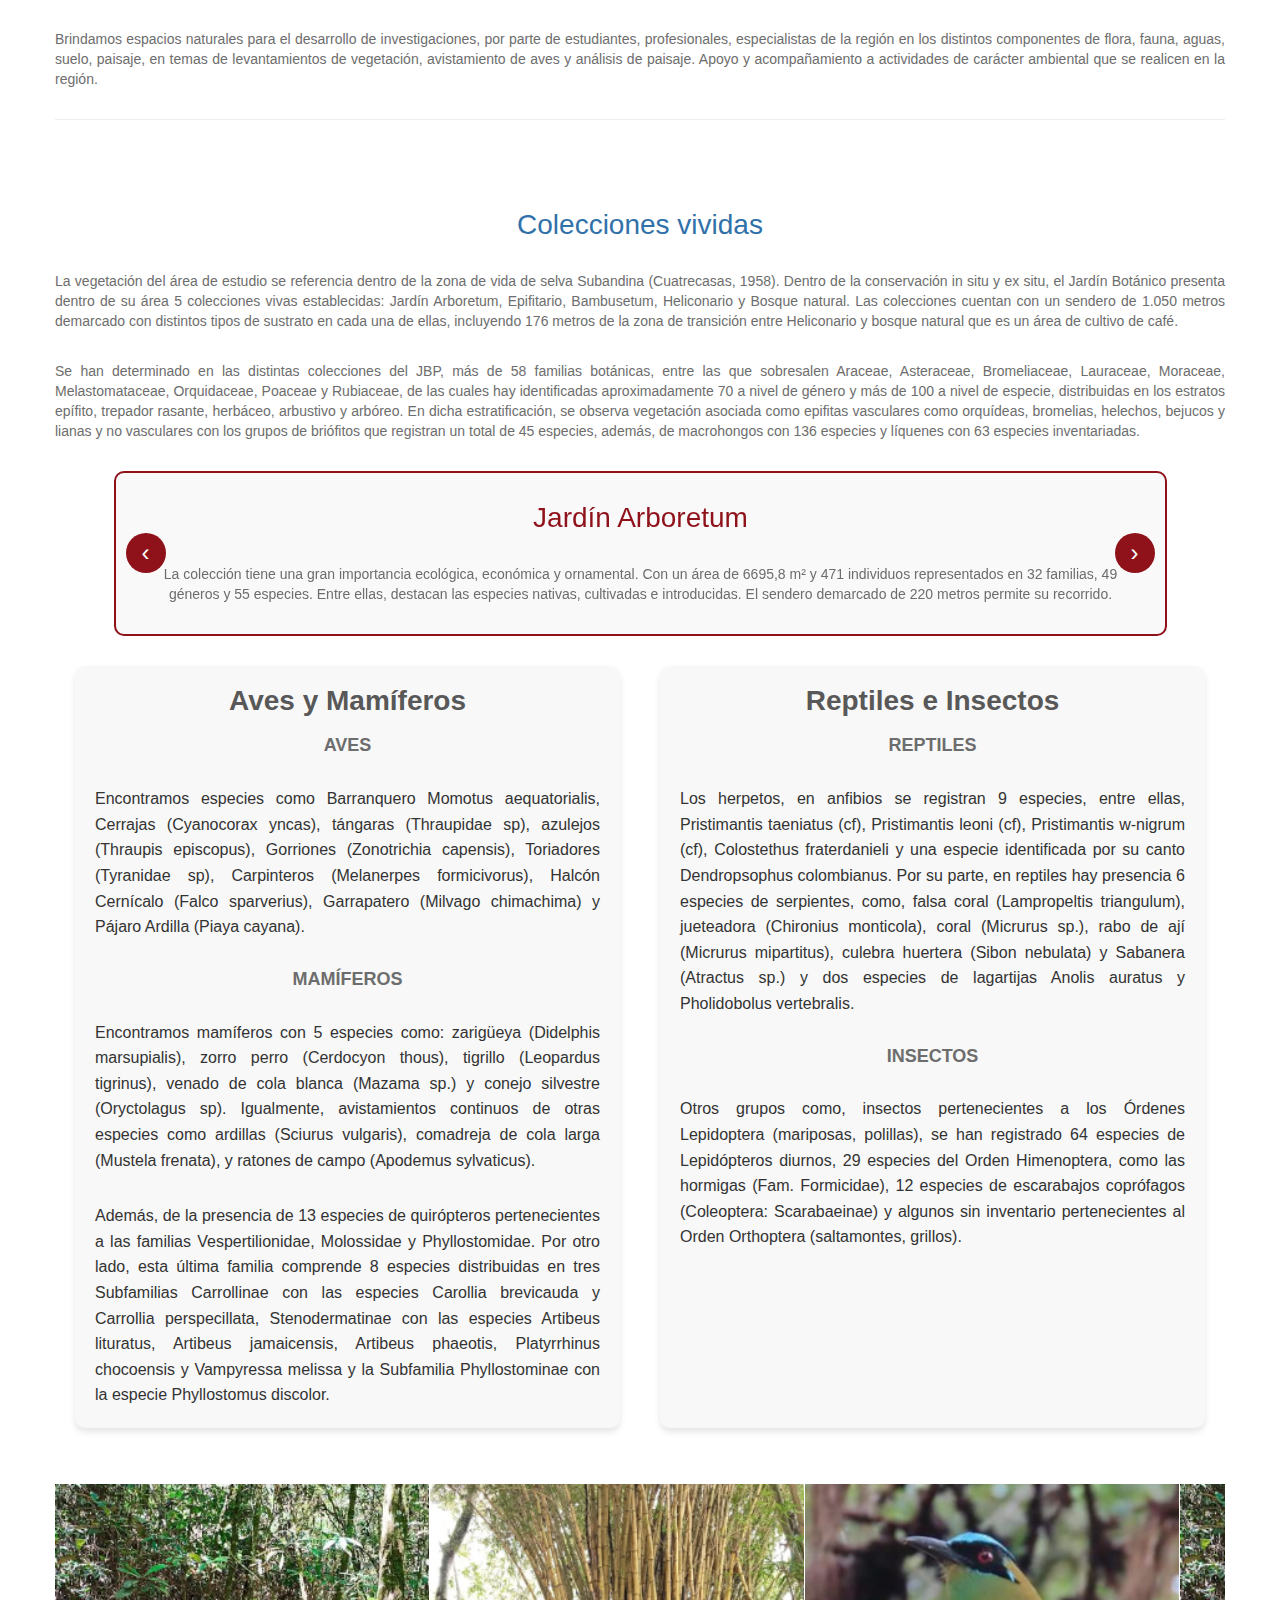
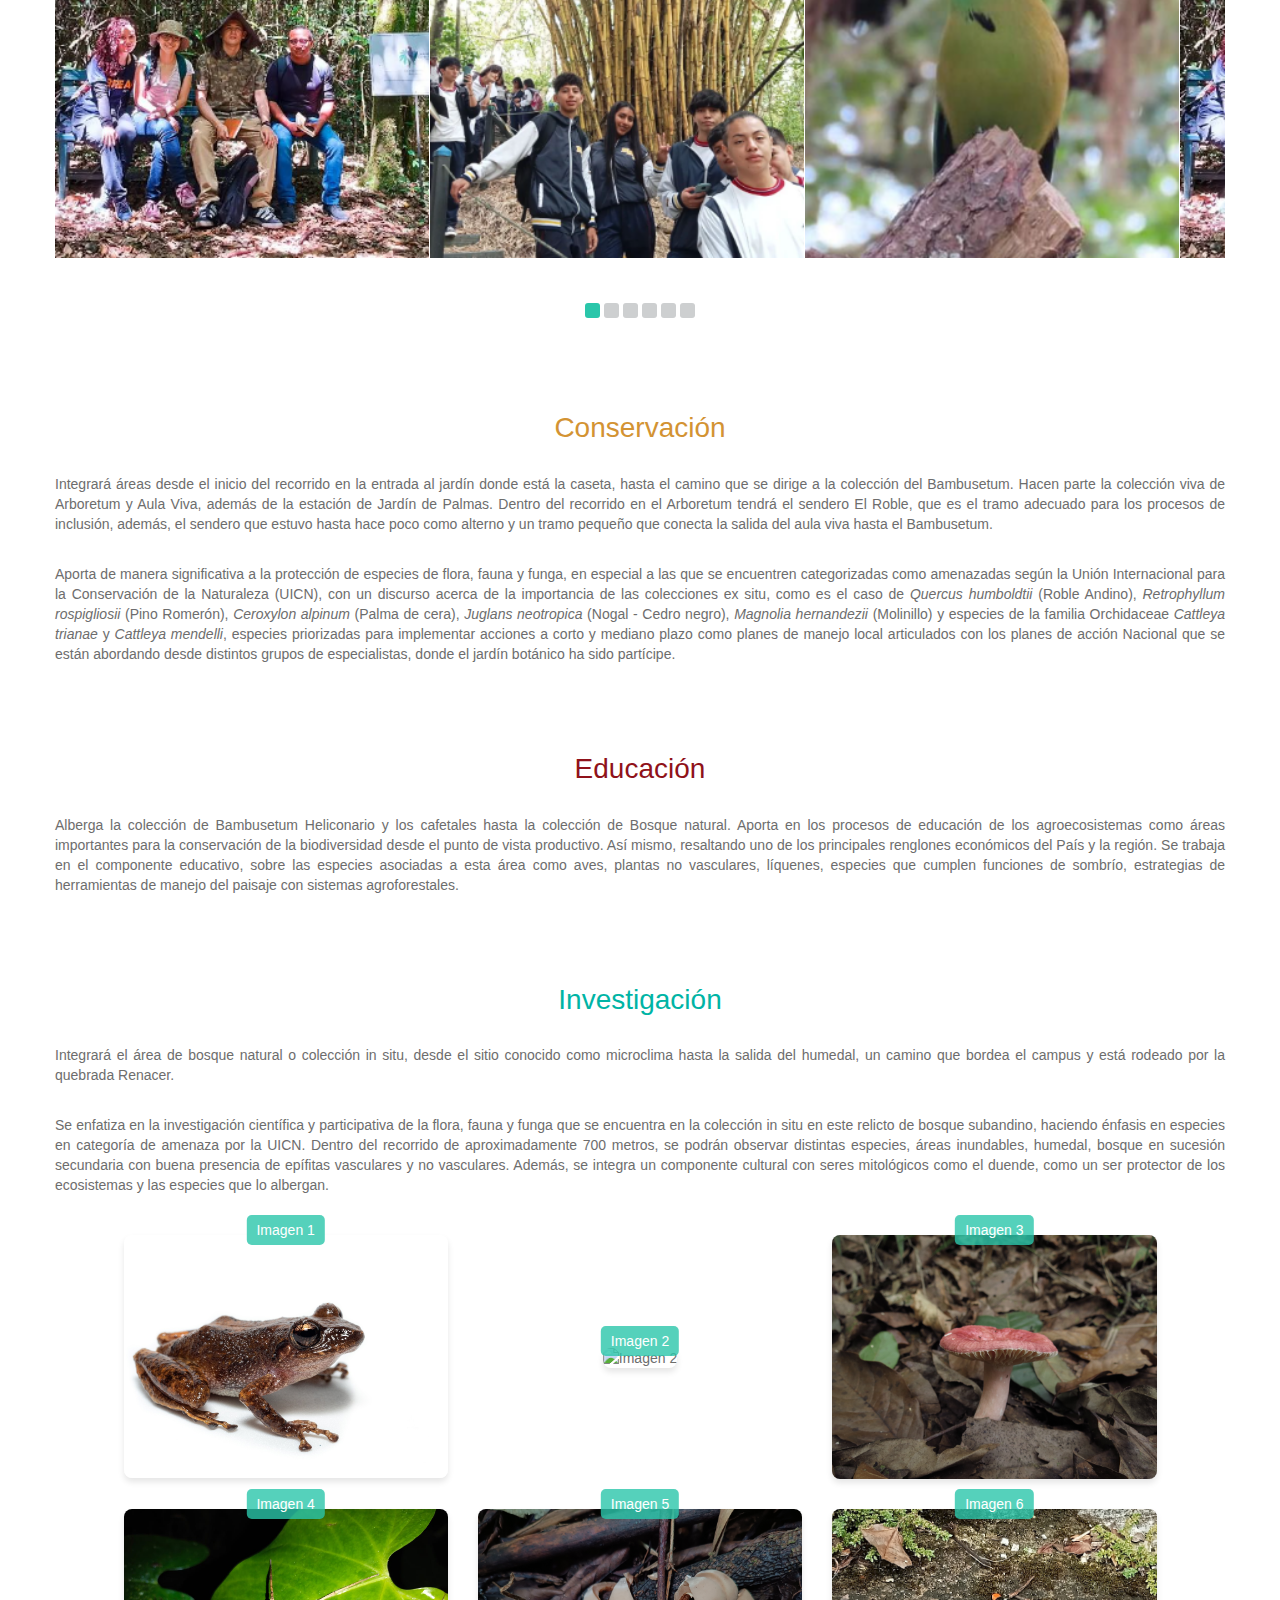
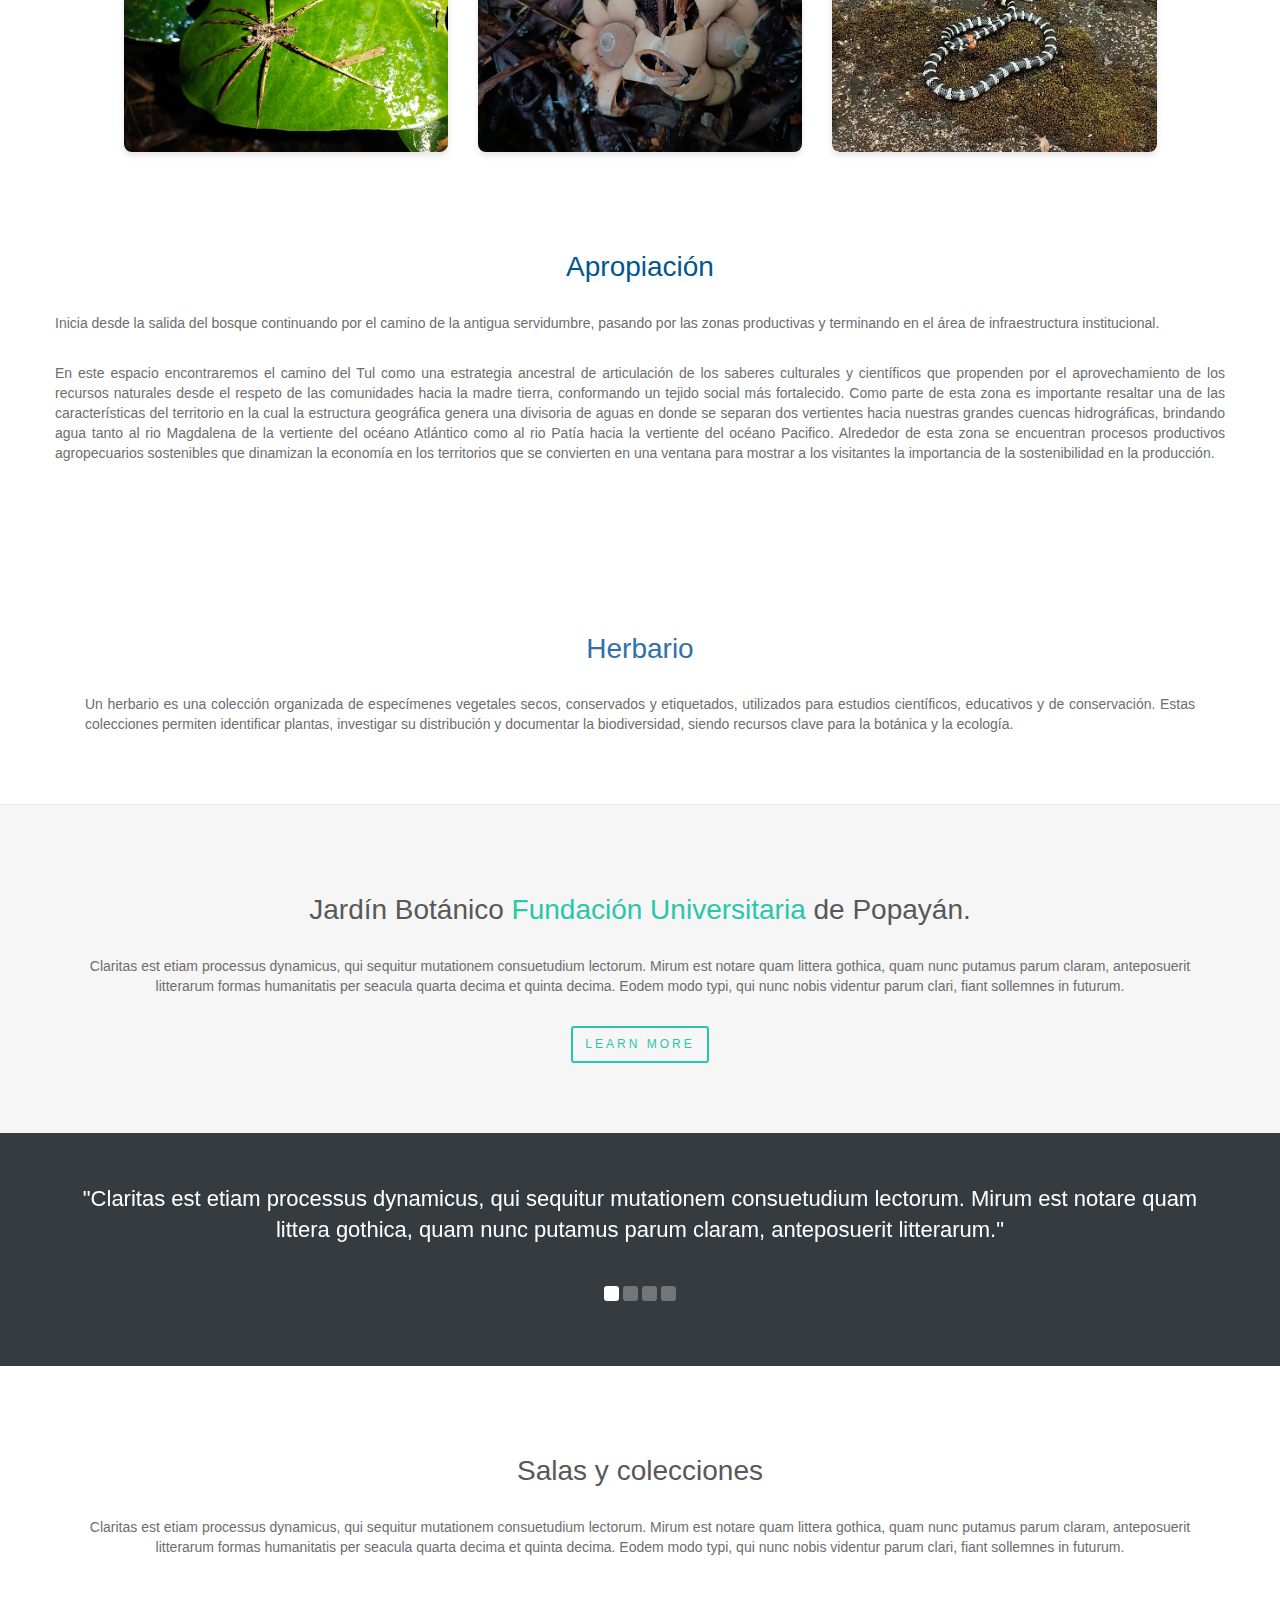
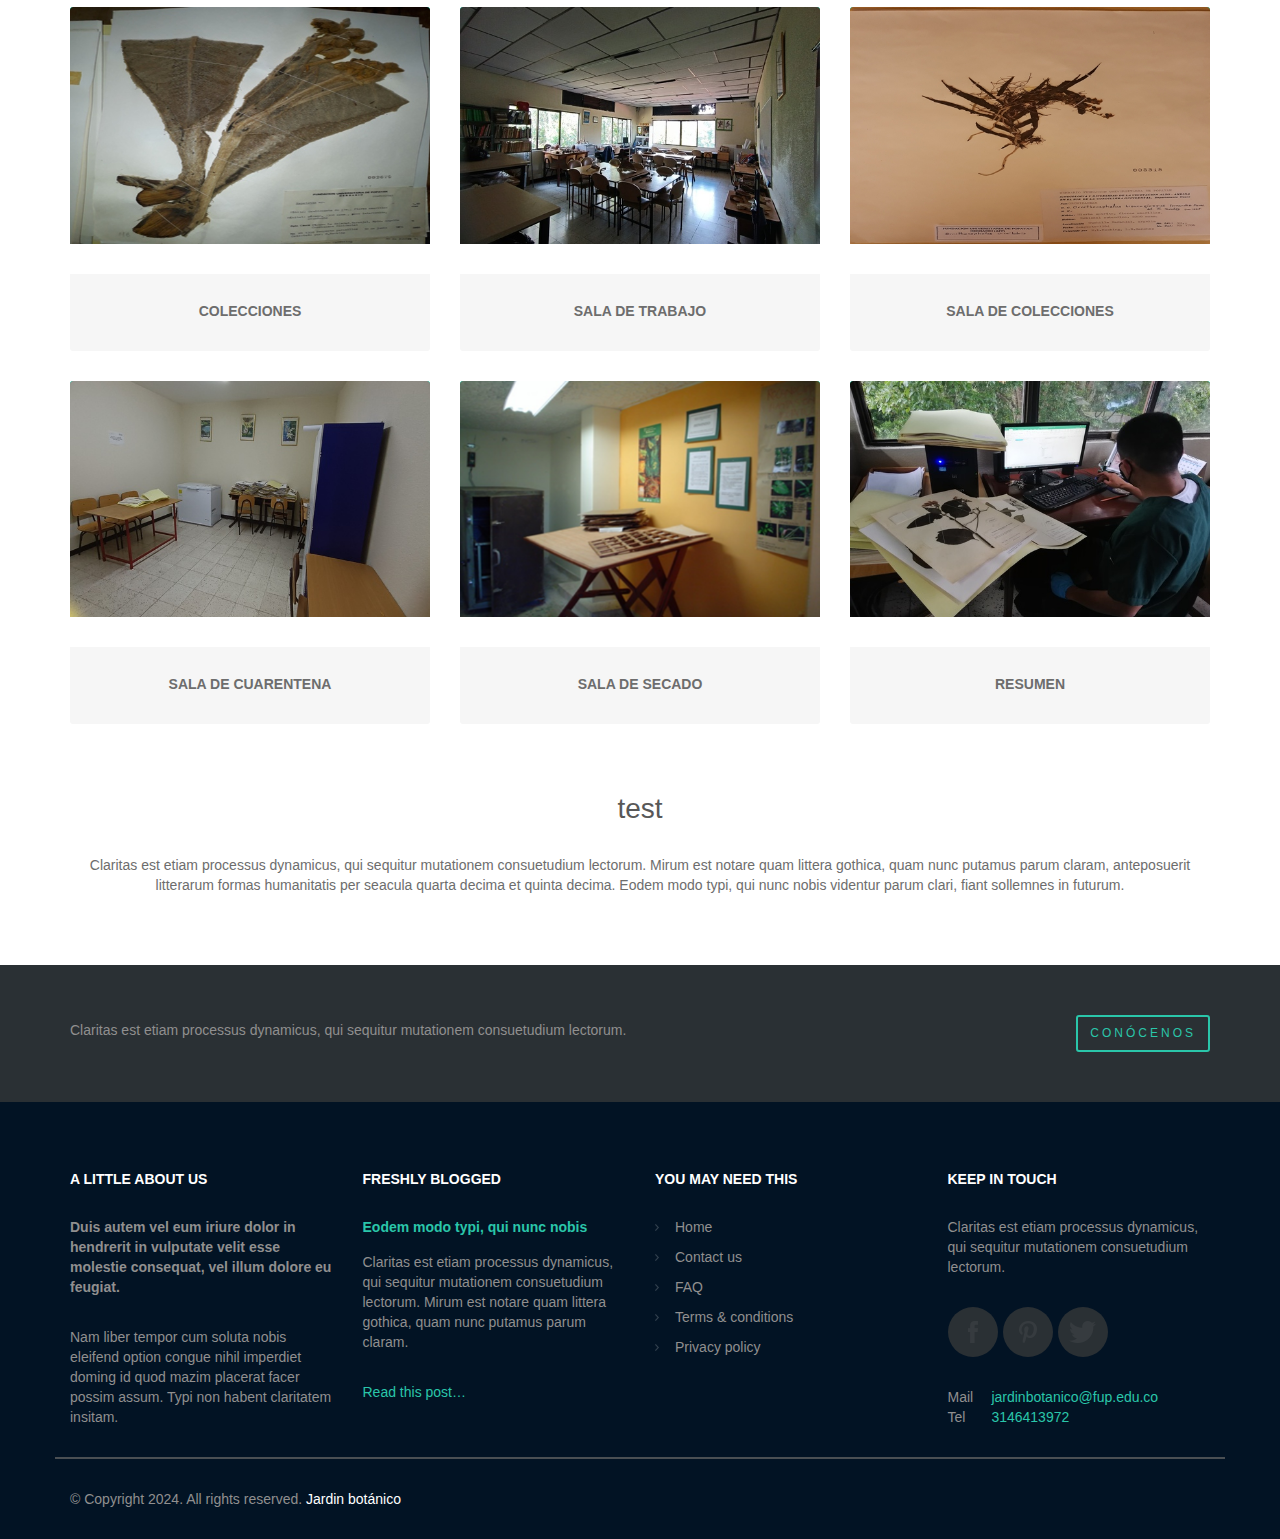
==== commit 7eba8887: "Ajuste Colecciones vividas" ====
--- a/index.html
+++ b/index.html
@@ -12,7 +12,7 @@
       rel="stylesheet"
       type="text/css"
     />
-    
+
     <link
       href="../../../fonts.googleapis.com/cssa11b.css?family=Lato:300,400,700,900,400italic,700italic,900italic"
       rel="stylesheet"
@@ -89,7 +89,7 @@
             </li>
             <li class="dropdown">
               <a href="" class="dropdown-toggle" data-toggle="dropdown"
-                ><span data-hover="Collecciones vivas">Collecciones vivas</span>
+                ><span data-hover="Colecciones vivas">Collecciones vivas</span>
                 <b class="caret"></b
               ></a>
               <ul class="dropdown-menu dropdown-color">
@@ -478,49 +478,126 @@
               además, de macrohongos con 136 especies y líquenes con 63 especies
               inventariadas.
             </p>
-            <div class="container">
-              <div class="section">
-                <h3 style="color: #8f121a">Jardín Arboretum</h3>
-                <p>
-                  La colección tiene una gran importancia ecológica, económica y ornamental. Con un área de 6695,8 m² y 471 individuos representados en 32 familias, 49 géneros y 55 especies. Entre ellas, destacan las especies nativas, cultivadas e introducidas. El sendero demarcado de 220 metros permite su recorrido.
-                </p>
+            <div class="carousel-container" id="custom-carousel">
+              <button class="carousel-btn prev" id="prev-btn">‹</button>
+              <div class="carousel" id="carousel-inner">
+                <div class="carousel-item">
+                  <h3 style="color: #8f121a">Jardín Arboretum</h3>
+                  <p>
+                    La colección tiene una gran importancia ecológica, económica y ornamental. Con un área de 6695,8 m² y 471 individuos representados en 32 familias, 49 géneros y 55 especies. Entre ellas, destacan las especies nativas, cultivadas e introducidas. El sendero demarcado de 220 metros permite su recorrido.
+                  </p>
+                </div>
+                <div class="carousel-item">
+                  <h3 style="color: #8f121a">Epifitario</h3>
+                  <p>
+                    Esta colección ecológica alberga especies de epífitas vasculares y no vasculares, donadas en 2014 por la Asociación Payanesa de Orquideología – APO. Con 428 individuos distribuidos en 62 morfoespecies y 4 familias, las orquídeas son las más destacadas, con varias especies en peligro.
+                  </p>
+                </div>
+                <div class="carousel-item">
+                  <h3 style="color: #8f121a">Bambusetum</h3>
+                  <p>
+                    Compuesta por dos especies de gran valor económico y ecológico: Guadua (Guadua angustifolia) y Bambú (Bambusa vulgaris), esta colección también es hábitat de quirópteros y protectora de fuentes hídricas. El sendero tiene una longitud de 35 metros.
+                  </p>
+                </div>
+                <div class="carousel-item">
+                  <h3 style="color: #8f121a">Heliconario</h3>
+                  <p>
+                    En este espacio se encuentran especies de Heliconias representativas de la región. El sendero que lo recorre mide 31 metros.
+                  </p>
+                </div>
+                <div class="carousel-item">
+                  <h3 style="color: #8f121a">Bosque Natural</h3>
+                  <p>
+                    Esta área es esencial para las estrategias de conservación in situ del Jardín Botánico, y alberga 57 especies agrupadas en 43 géneros y 32 familias. Se pueden recorrer varios senderos ecológicos que muestran la vegetación, las especies importantes y el paisaje de la zona.
+                  </p>
+                </div>
+                <div class="carousel-item">
+                  <h3 style="color: #8f121a">Fauna</h3>
+                  <p>
+                    El Jardín Botánico de Popayán alberga diversas especies de fauna, tanto vertebrados como invertebrados, que son fundamentales para la dinámica ecológica del ecosistema. Se reportan varias especies asociadas a las colecciones vivas.
+                  </p>
+                </div>
               </div>
-          
-              <div class="section">
-                <h3 style="color: #8f121a">Epifitario</h3>
-                <p>
-                  Esta colección ecológica alberga especies de epífitas vasculares y no vasculares, donadas en 2014 por la Asociación Payanesa de Orquideología – APO. Con 428 individuos distribuidos en 62 morfoespecies y 4 familias, las orquídeas son las más destacadas, con varias especies en peligro.
-                </p>
-              </div>
-          
-              <div class="section">
-                <h3 style="color: #8f121a">Bambusetum</h3>
-                <p>
-                  Compuesta por dos especies de gran valor económico y ecológico: Guadua (Guadua angustifolia) y Bambú (Bambusa vulgaris), esta colección también es hábitat de quirópteros y protectora de fuentes hídricas. El sendero tiene una longitud de 35 metros.
-                </p>
-              </div>
-          
-              <div class="section">
-                <h3 style="color: #8f121a">Heliconario</h3>
-                <p>
-                  En este espacio se encuentran especies de Heliconias representativas de la región. El sendero que lo recorre mide 31 metros.
-                </p>
-              </div>
-          
-              <div class="section">
-                <h3 style="color: #8f121a">Bosque Natural</h3>
-                <p>
-                  Esta área es esencial para las estrategias de conservación in situ del Jardín Botánico, y alberga 57 especies agrupadas en 43 géneros y 32 familias. Se pueden recorrer varios senderos ecológicos que muestran la vegetación, las especies importantes y el paisaje de la zona.
-                </p>
-              </div>
-          
-              <div class="section">
-                <h>Fauna</h>
-                <p>
-                  El Jardín Botánico de Popayán alberga diversas especies de fauna, tanto vertebrados como invertebrados, que son fundamentales para la dinámica ecológica del ecosistema. Se reportan varias especies asociadas a las colecciones vivas.
-                </p>
-              </div>
+              <button class="carousel-btn next" id="next-btn">›</button>
             </div>
+            
+            <style>
+            .carousel-container {
+              position: relative;
+              width: 90%;
+              margin: auto;
+              overflow: hidden;
+              background-color: #f9f9f9;
+              border: 2px solid #8f121a;
+              border-radius: 10px;
+              padding: 10px;
+            }
+            
+            .carousel {
+              display: flex;
+              transition: transform 0.4s ease-in-out;
+              will-change: transform;
+            }
+            
+            .carousel-item {
+              flex: 0 0 100%;
+              text-align: center;
+              padding: 20px;
+              box-sizing: border-box;
+            }
+            
+            .carousel-btn {
+              position: absolute;
+              top: 50%;
+              transform: translateY(-50%);
+              background-color: #8f121a;
+              border: none;
+              color: white;
+              font-size: 24px;
+              width: 40px;
+              height: 40px;
+              border-radius: 50%;
+              cursor: pointer;
+              z-index: 10;
+            }
+            
+            .carousel-btn:hover {
+              background-color: #ce575f;
+            }
+            
+            #prev-btn {
+              left: 10px;
+            }
+            
+            #next-btn {
+              right: 10px;
+            }
+            </style>
+            
+            <script>
+            const carousel = document.getElementById('carousel-inner');
+            const prevBtn = document.getElementById('prev-btn');
+            const nextBtn = document.getElementById('next-btn');
+            
+            let currentIndex = 0;
+            
+            function updateCarousel() {
+              const width = carousel.clientWidth;
+              carousel.style.transform = `translateX(-${currentIndex * width}px)`;
+            }
+            
+            prevBtn.addEventListener('click', () => {
+              currentIndex = (currentIndex > 0) ? currentIndex - 1 : 0;
+              updateCarousel();
+            });
+            
+            nextBtn.addEventListener('click', () => {
+              currentIndex = (currentIndex < carousel.children.length - 1) ? currentIndex + 1 : currentIndex;
+              updateCarousel();
+            });
+            
+            window.addEventListener('resize', updateCarousel);
+            </script>
             <p
               style="
                 font-size: 17px;
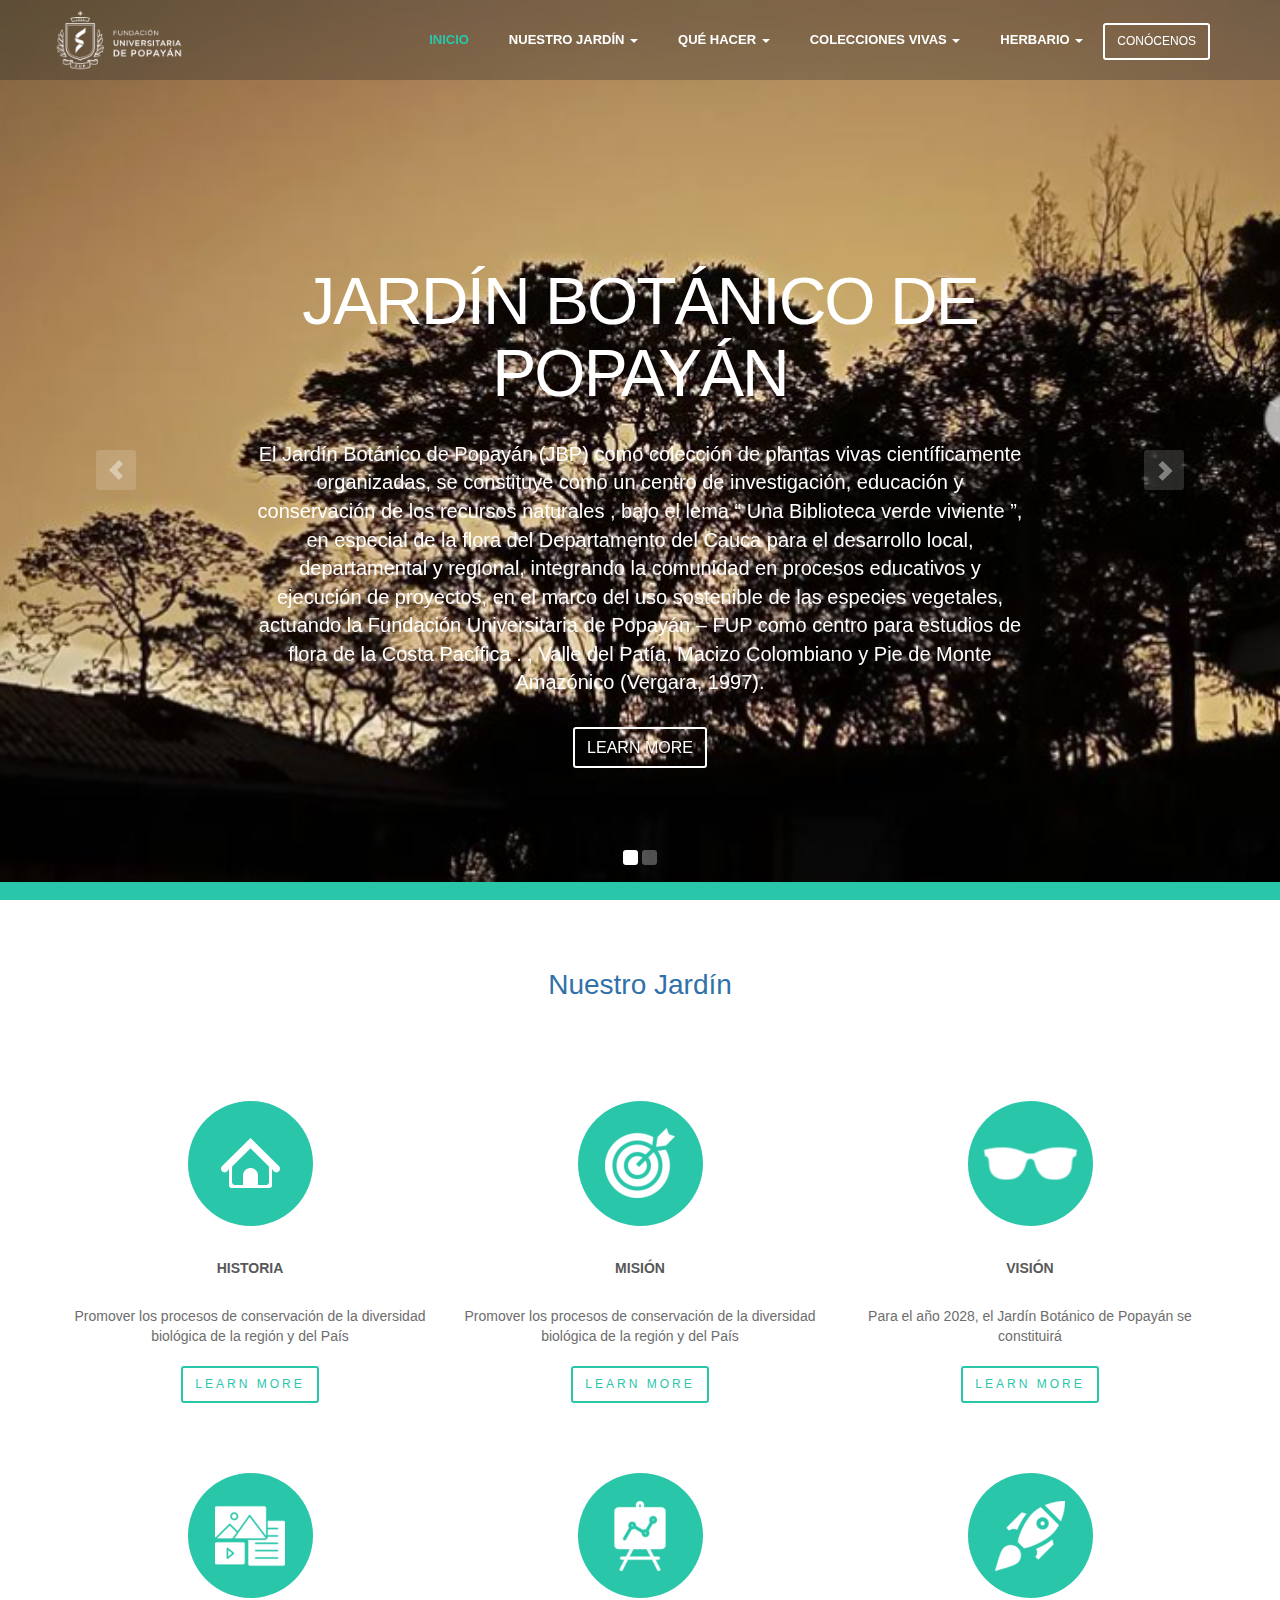
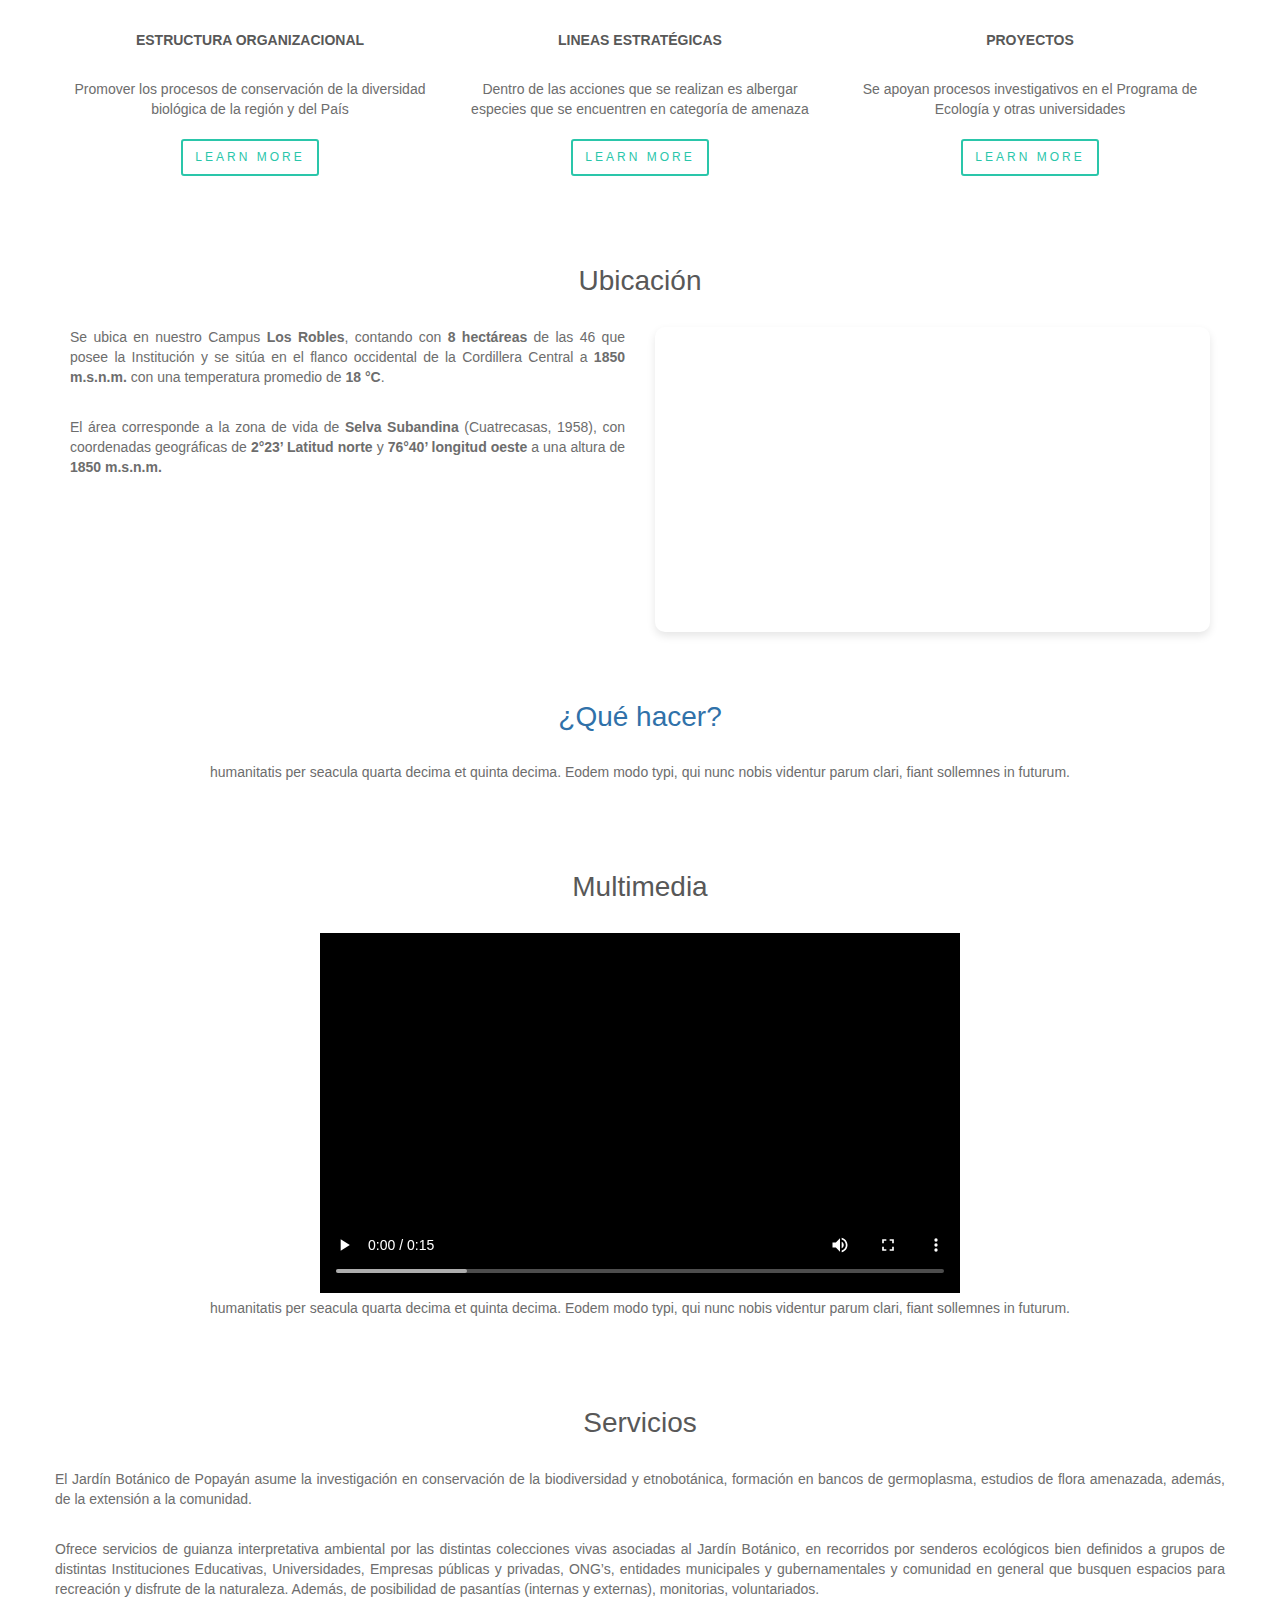
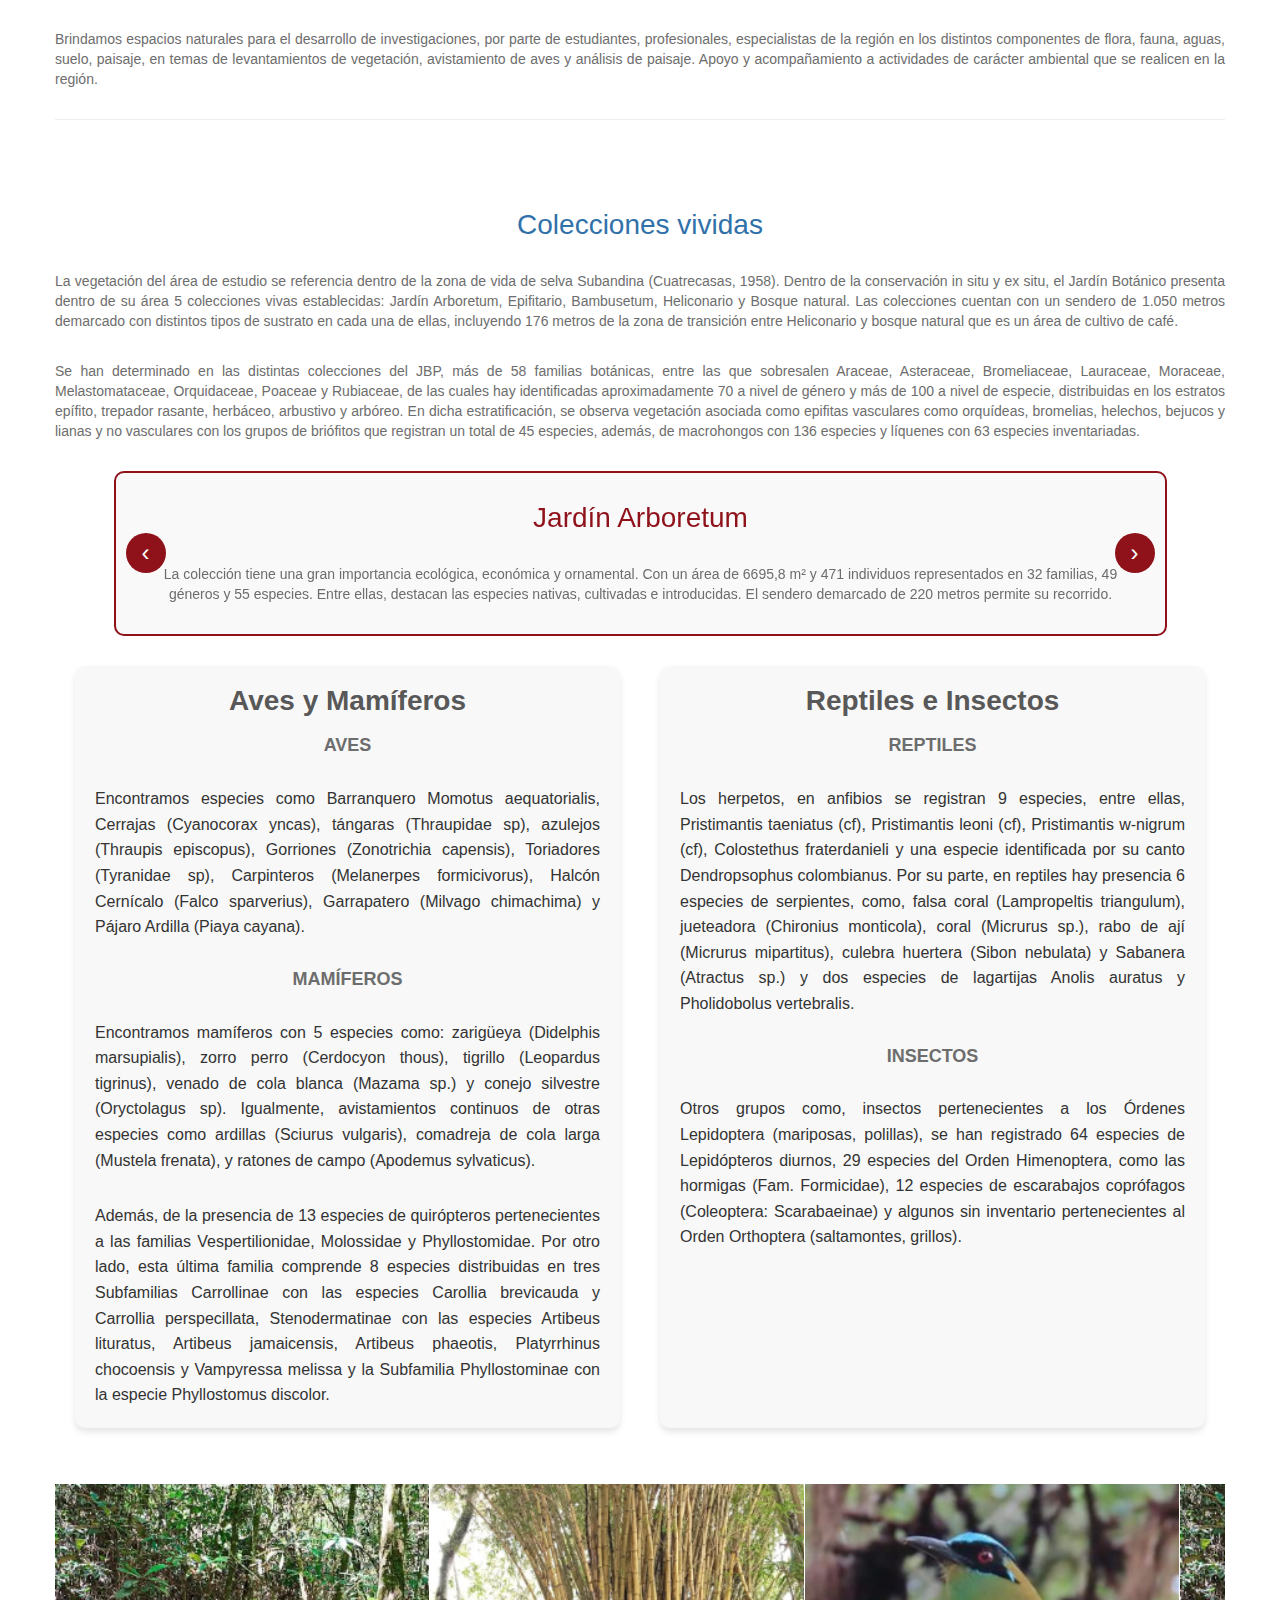
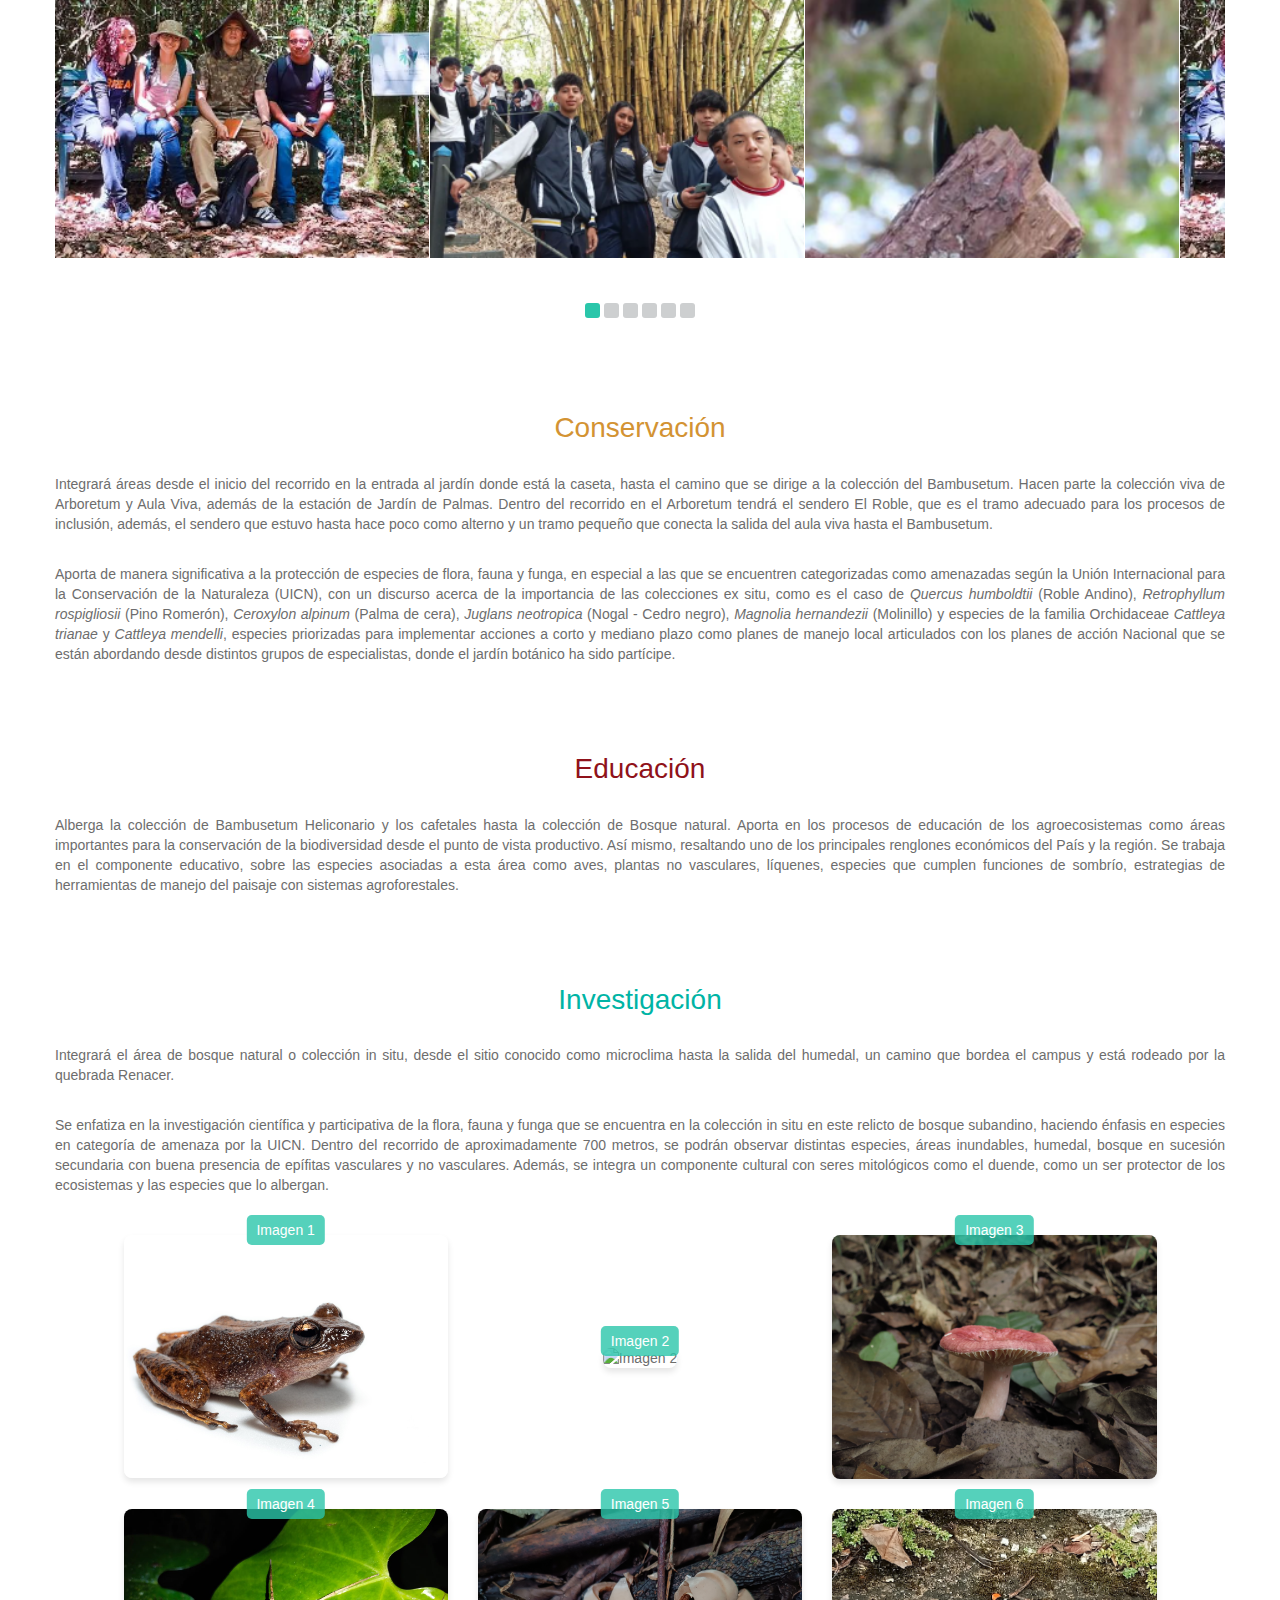
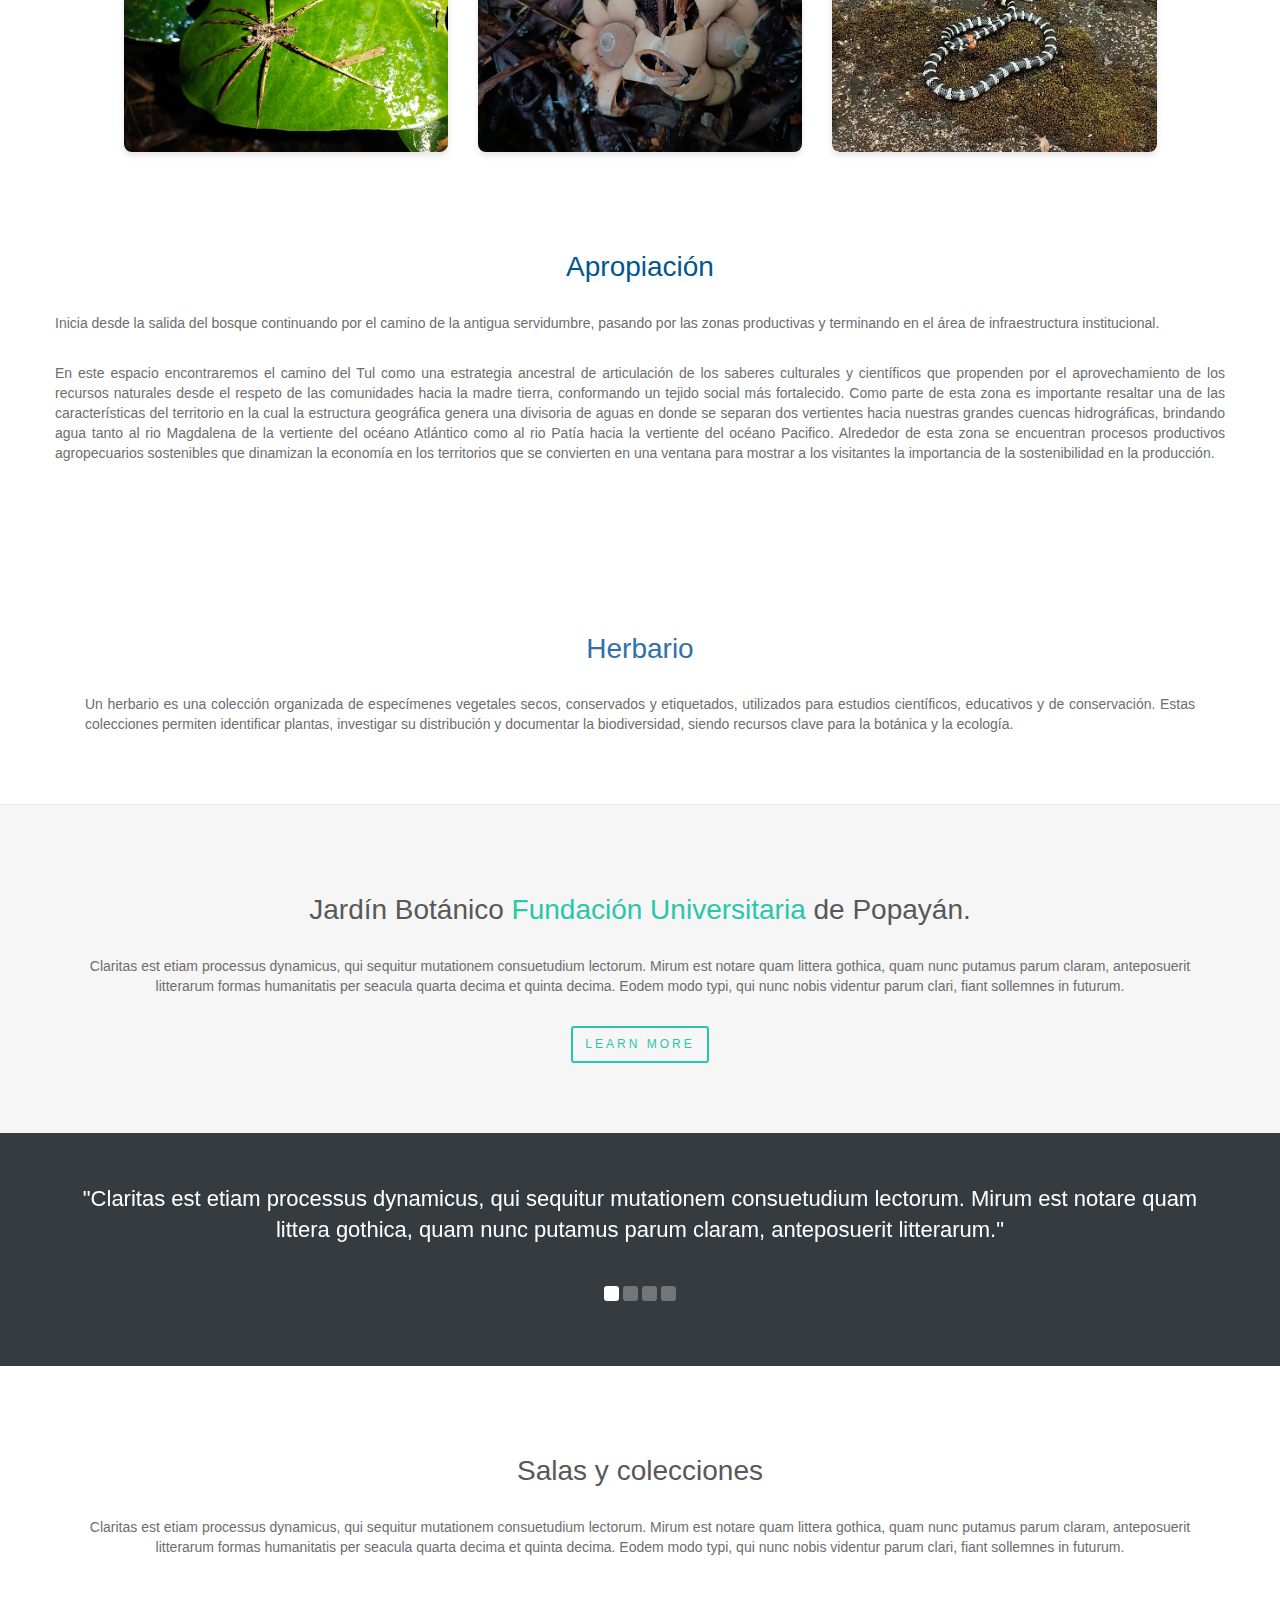
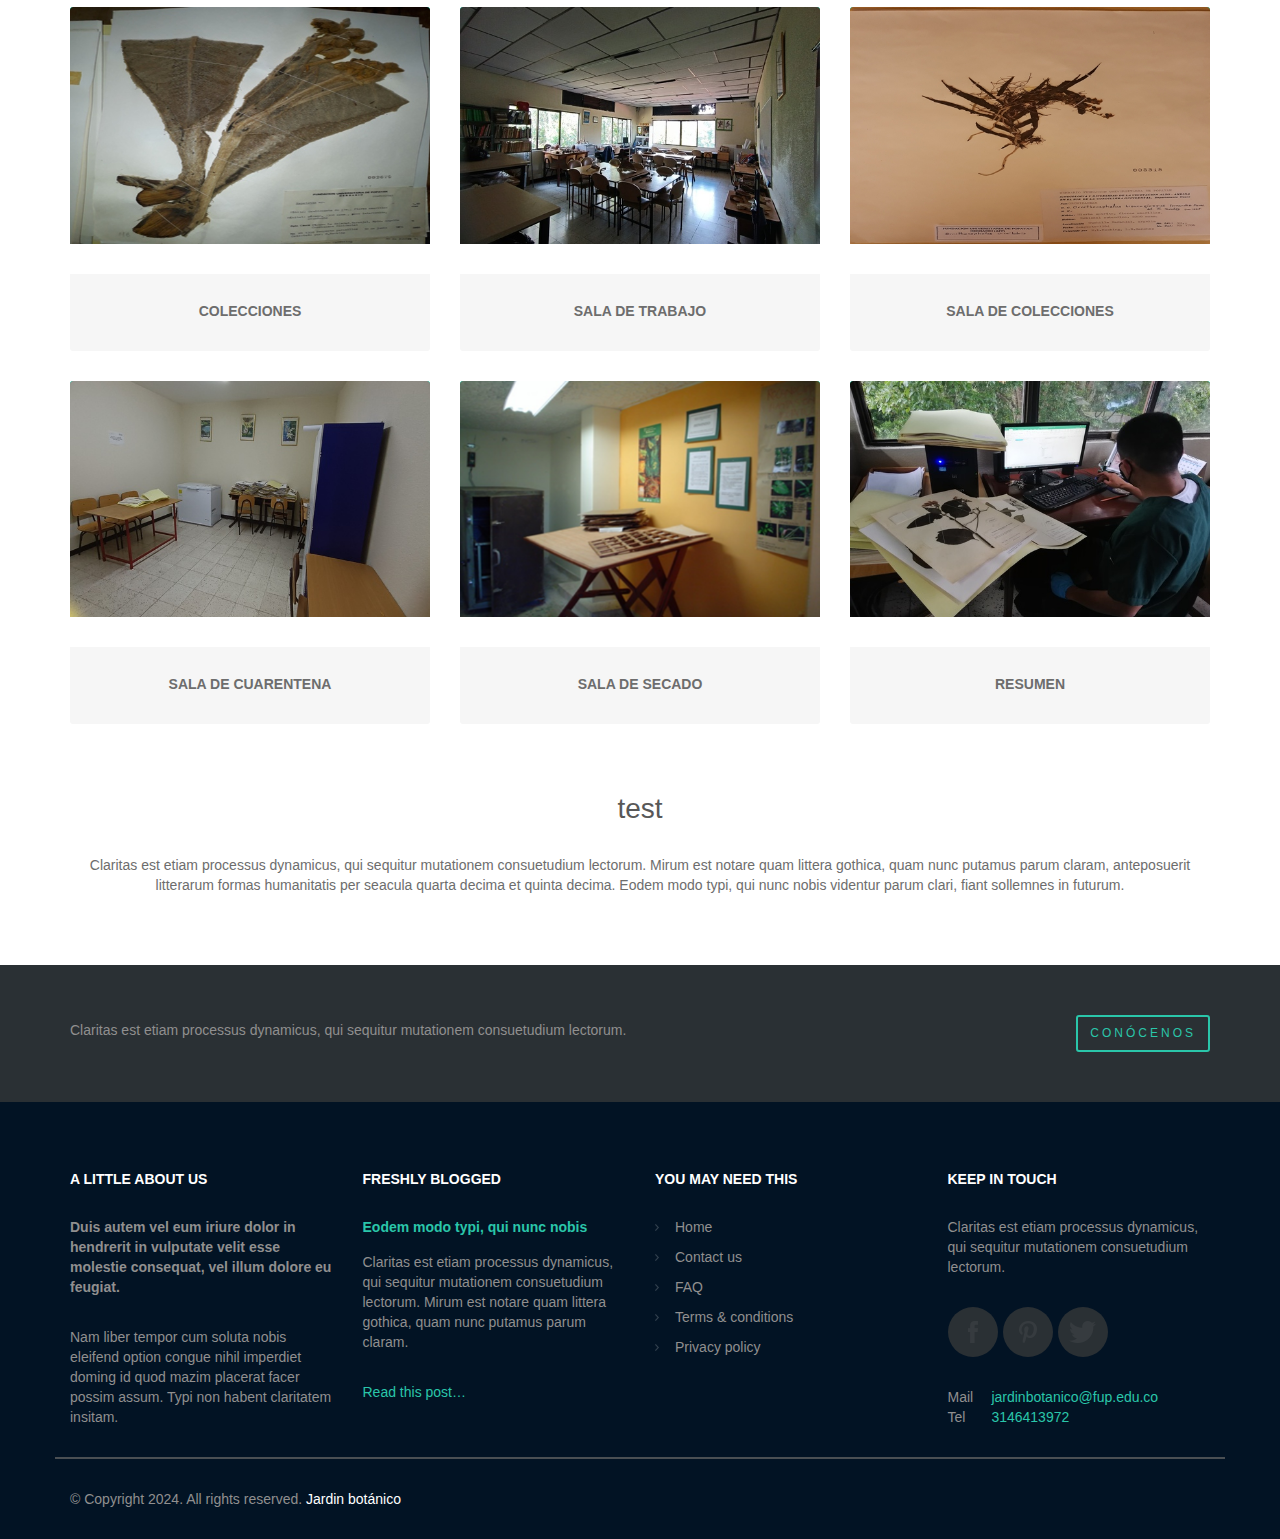
==== commit 93b4a662: "Ajuste sección Nuestro Jardín" ====
--- a/index.html
+++ b/index.html
@@ -89,7 +89,7 @@
             </li>
             <li class="dropdown">
               <a href="" class="dropdown-toggle" data-toggle="dropdown"
-                ><span data-hover="Colecciones vivas">Collecciones vivas</span>
+                ><span data-hover="Colecciones vivas">Colecciones vivas</span>
                 <b class="caret"></b
               ></a>
               <ul class="dropdown-menu dropdown-color">
@@ -209,7 +209,7 @@
         <div class="col-md-4 col3">
           <a
             href=""
-            title="Dog boarding kennels"
+            title="HISTORIA"
             class="roundal"
             id="kennel"
           ></a>
@@ -234,7 +234,7 @@
           </form>
         </div>
         <div class="col-md-4 col3">
-          <a href="#" title="Doggy grooming" class="roundal" id="grooming"></a>
+          <a href="#" title="MISIÓN" class="roundal" id="grooming"></a>
           <h3>MISIÓN</h3>
           <details>
             <summary>
@@ -256,7 +256,7 @@
           </form>
         </div>
         <div class="col-md-4 col3">
-          <a href="#" title="Adoption centre" class="roundal" id="adoption"></a>
+          <a href="#" title="VISIÓN" class="roundal" id="adoption"></a>
           <h3>VISIÓN</h3>
           <details>
             <summary>
@@ -278,7 +278,7 @@
           </form>
         </div>
         <div class="col-md-4 col3">
-          <a href="#" title="Dog walking" class="roundal" id="walking"></a>
+          <a href="#" title="ESTRUCTURA ORGANIZACIONAL" class="roundal" id="walking"></a>
           <h3>ESTRUCTURA ORGANIZACIONAL</h3>
           <details>
             <summary>
@@ -300,7 +300,7 @@
           </form>
         </div>
         <div class="col-md-4 col3">
-          <a href="#" title="Care advice" class="roundal" id="advice"></a>
+          <a href="#" title="LINEAS ESTRATÉGICAS" class="roundal" id="advice"></a>
           <h3>LINEAS ESTRATÉGICAS</h3>
           <details>
             <summary>
@@ -321,7 +321,7 @@
           </form>
         </div>
         <div class="col-md-4 col3">
-          <a href="#" title="Puppy play" class="roundal" id="play"></a>
+          <a href="#" title="PROYECTOS" class="roundal" id="play"></a>
           <h3>PROYECTOS</h3>
           <details>
             <summary>
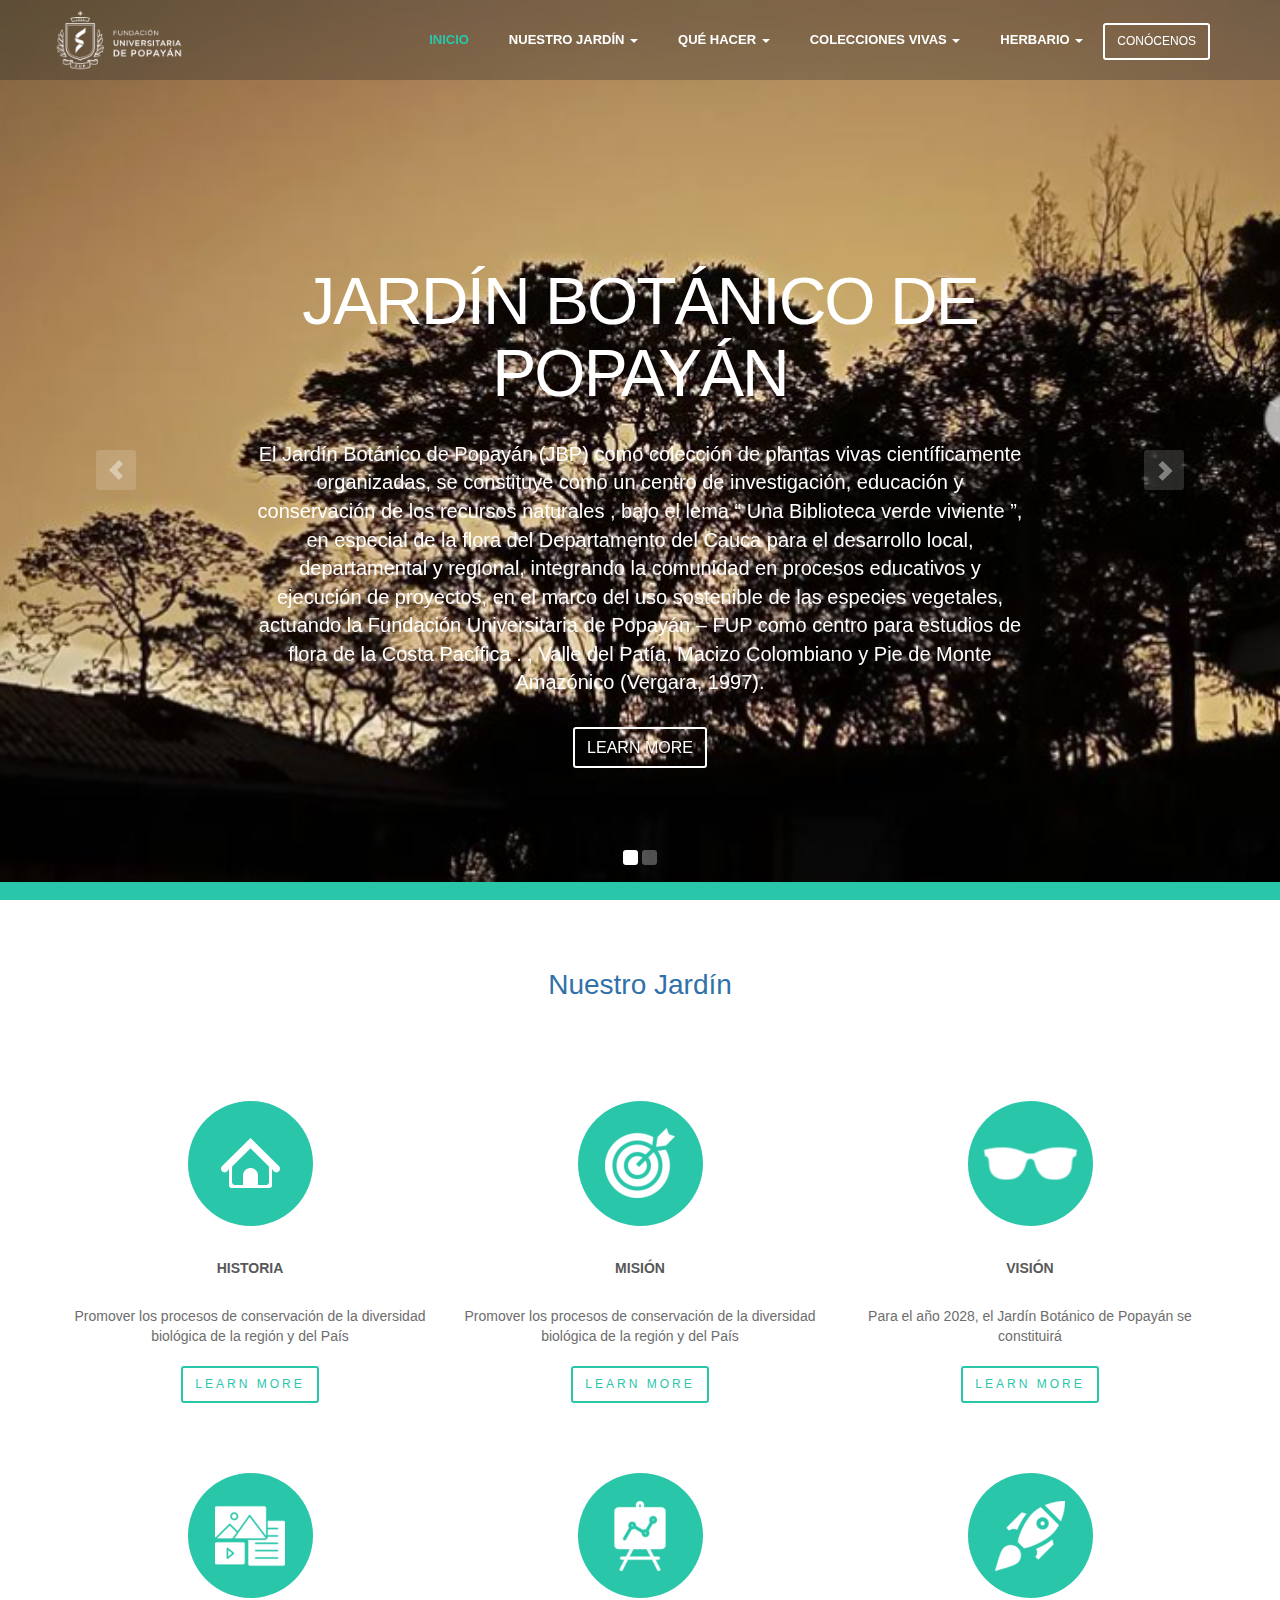
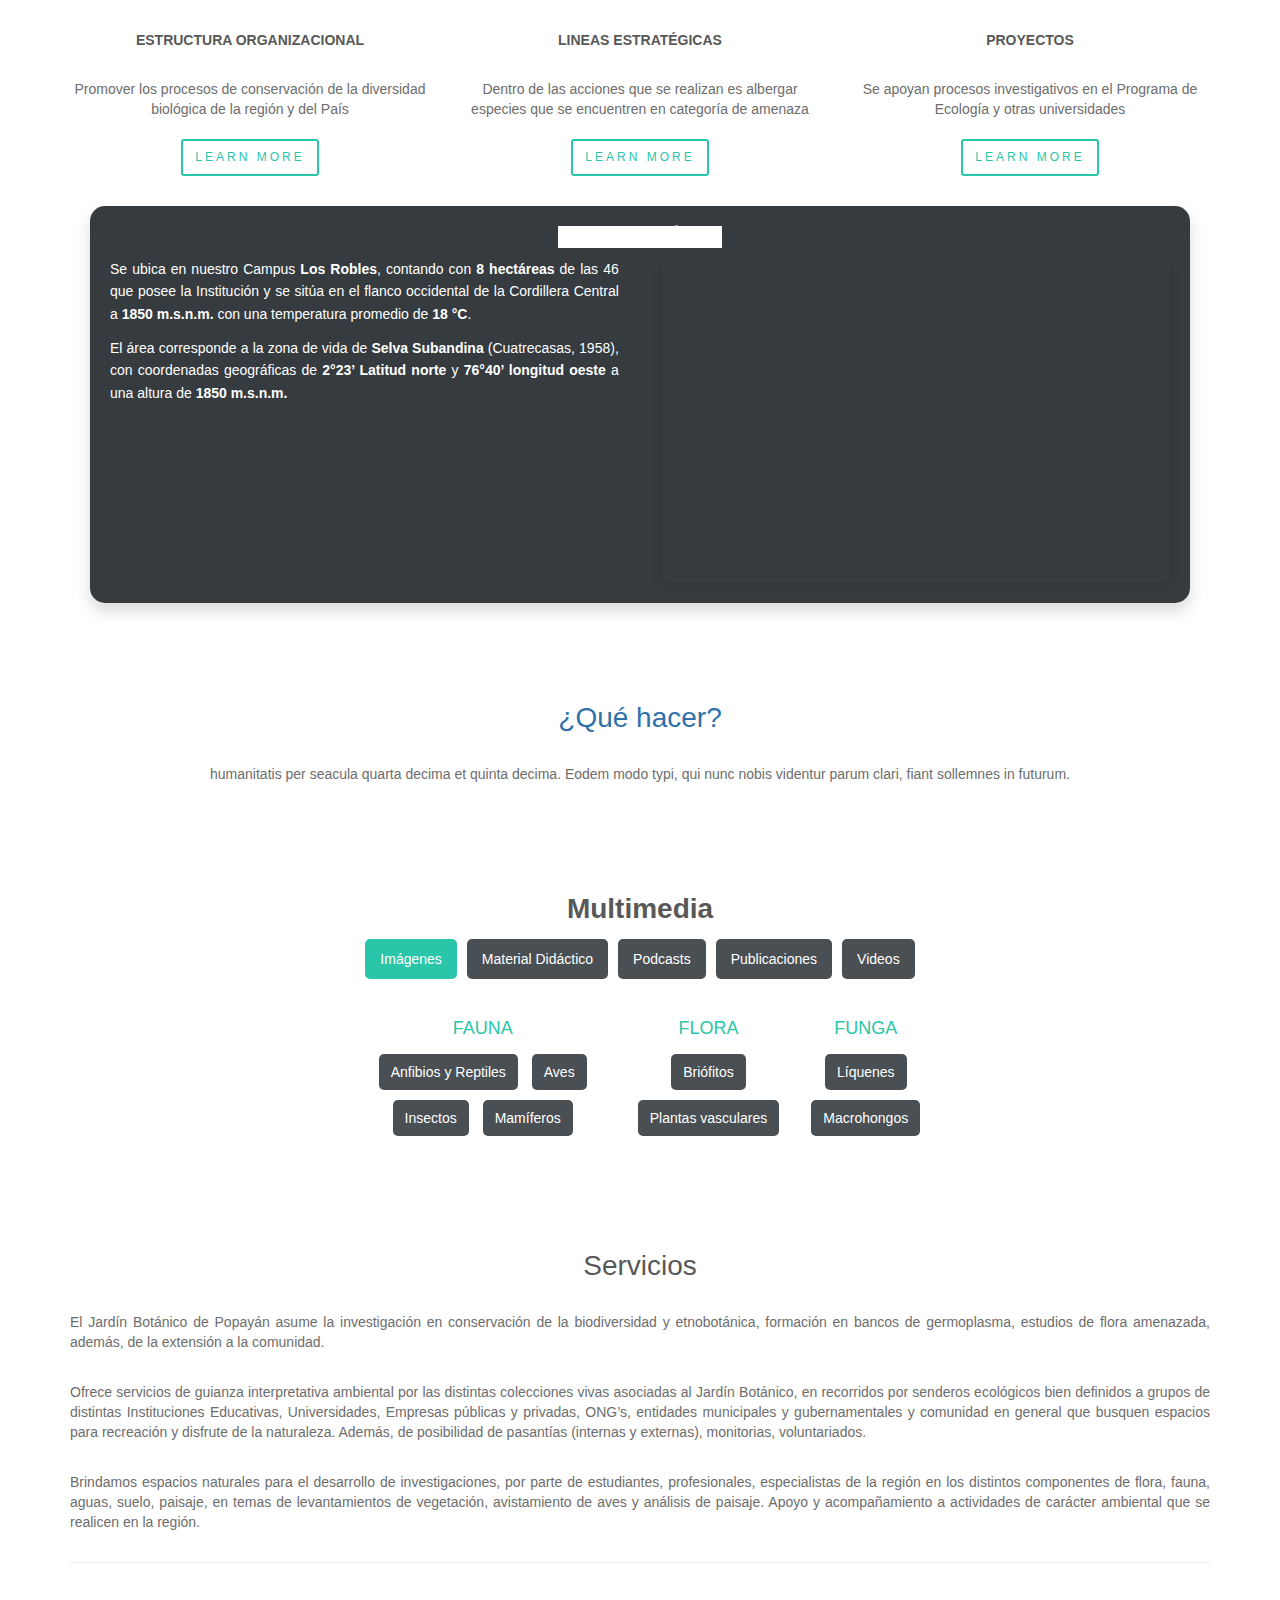
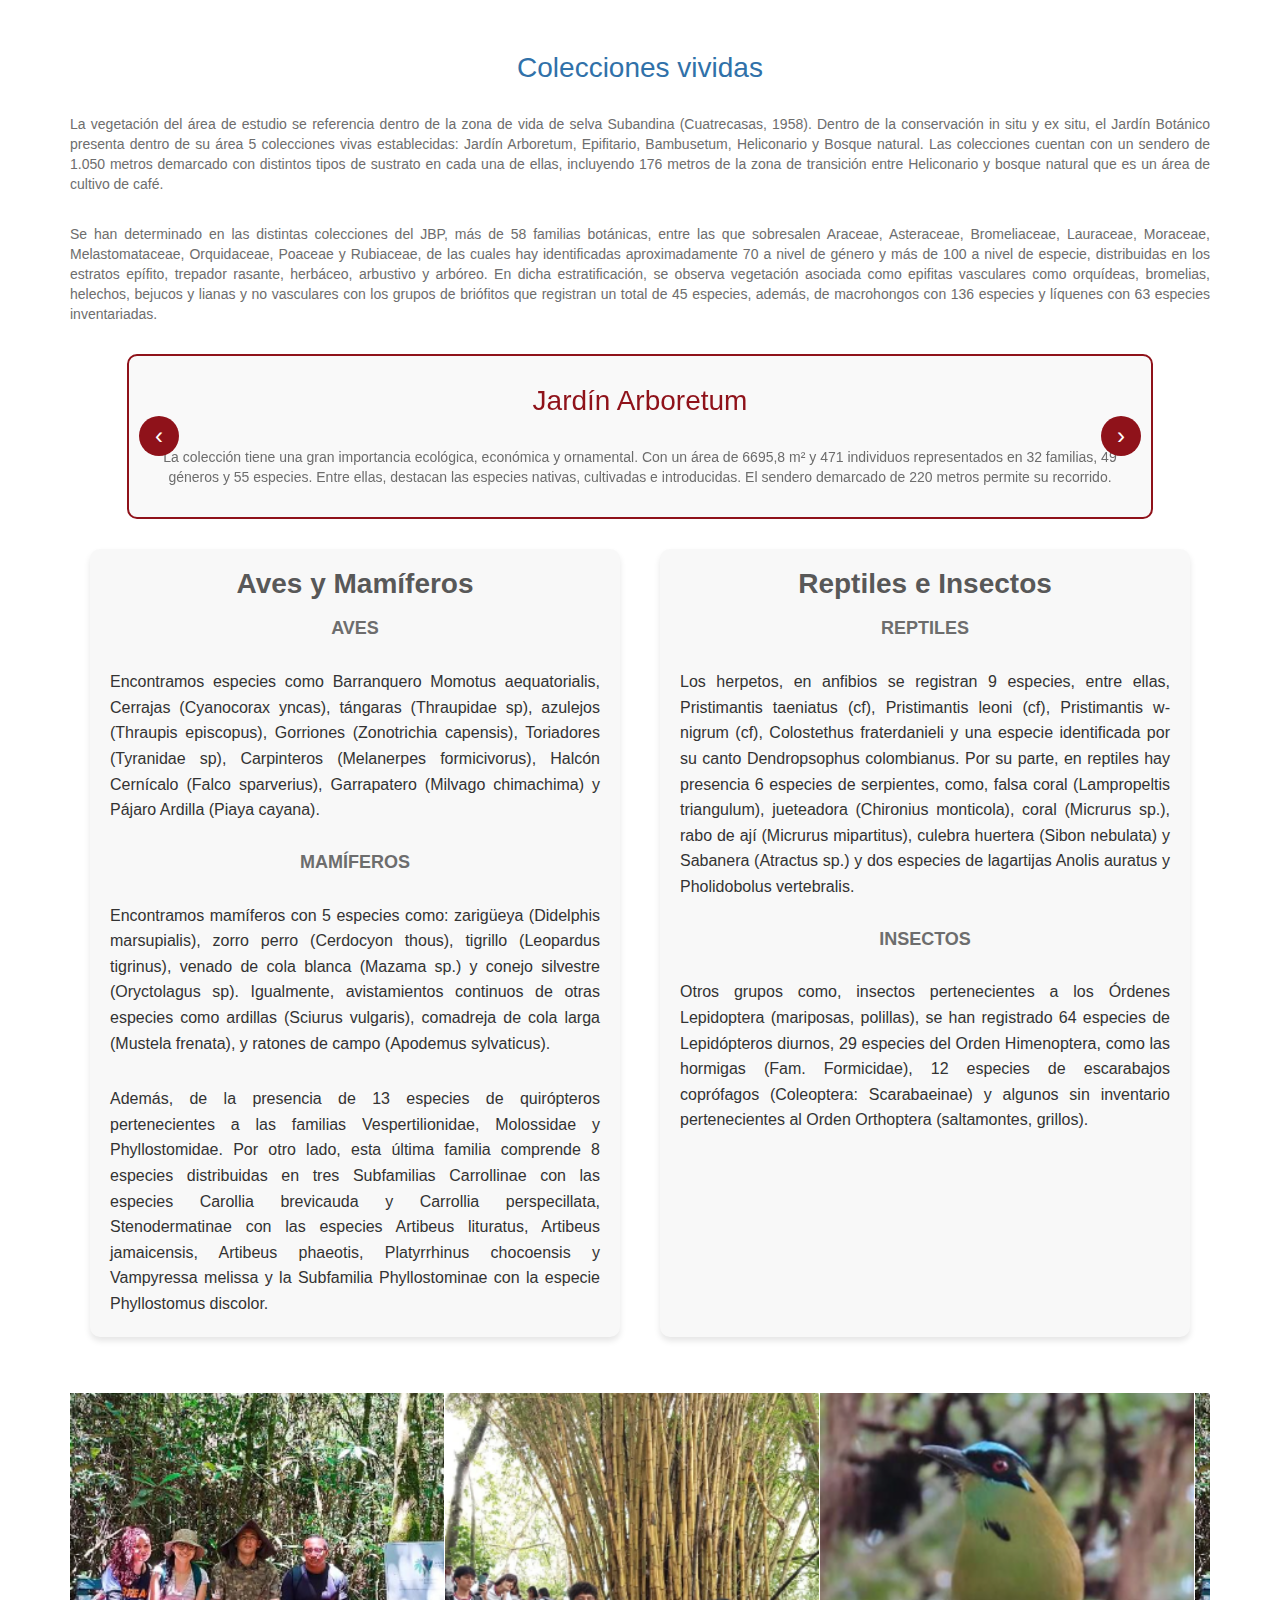
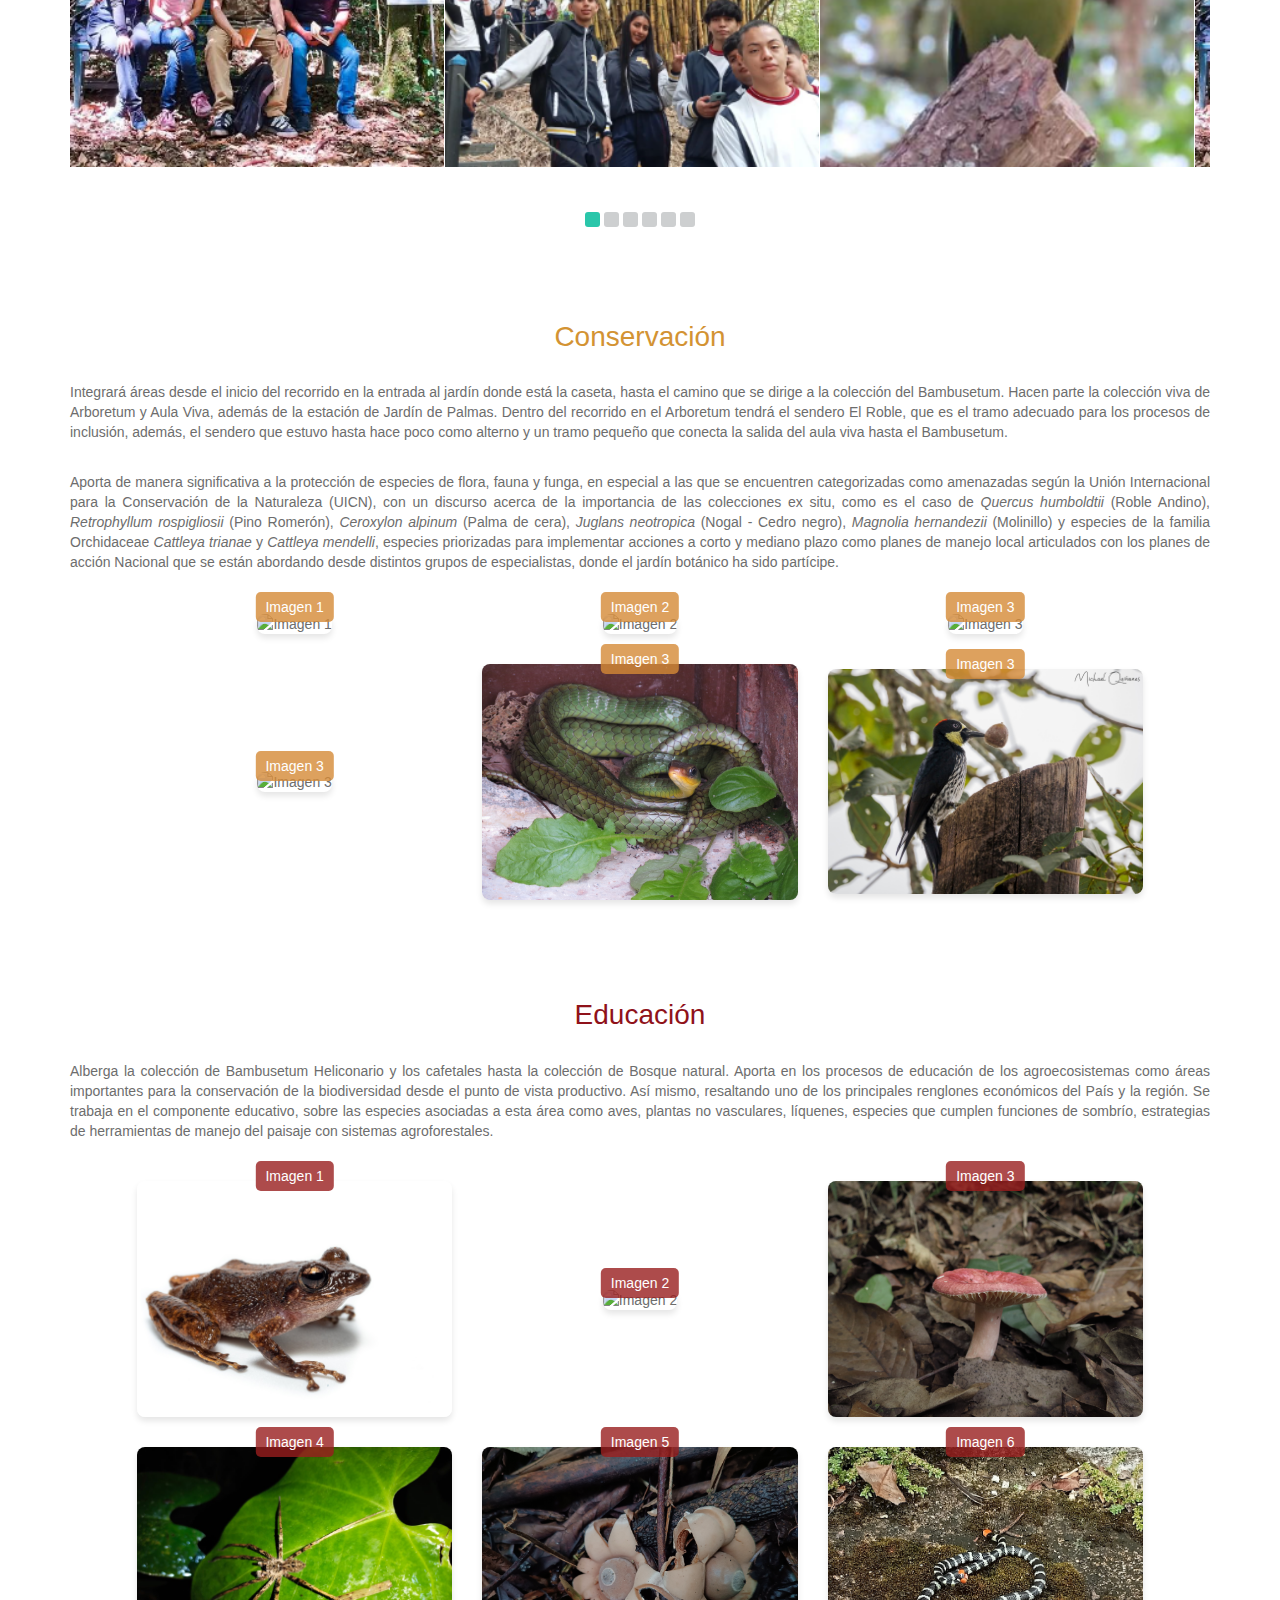
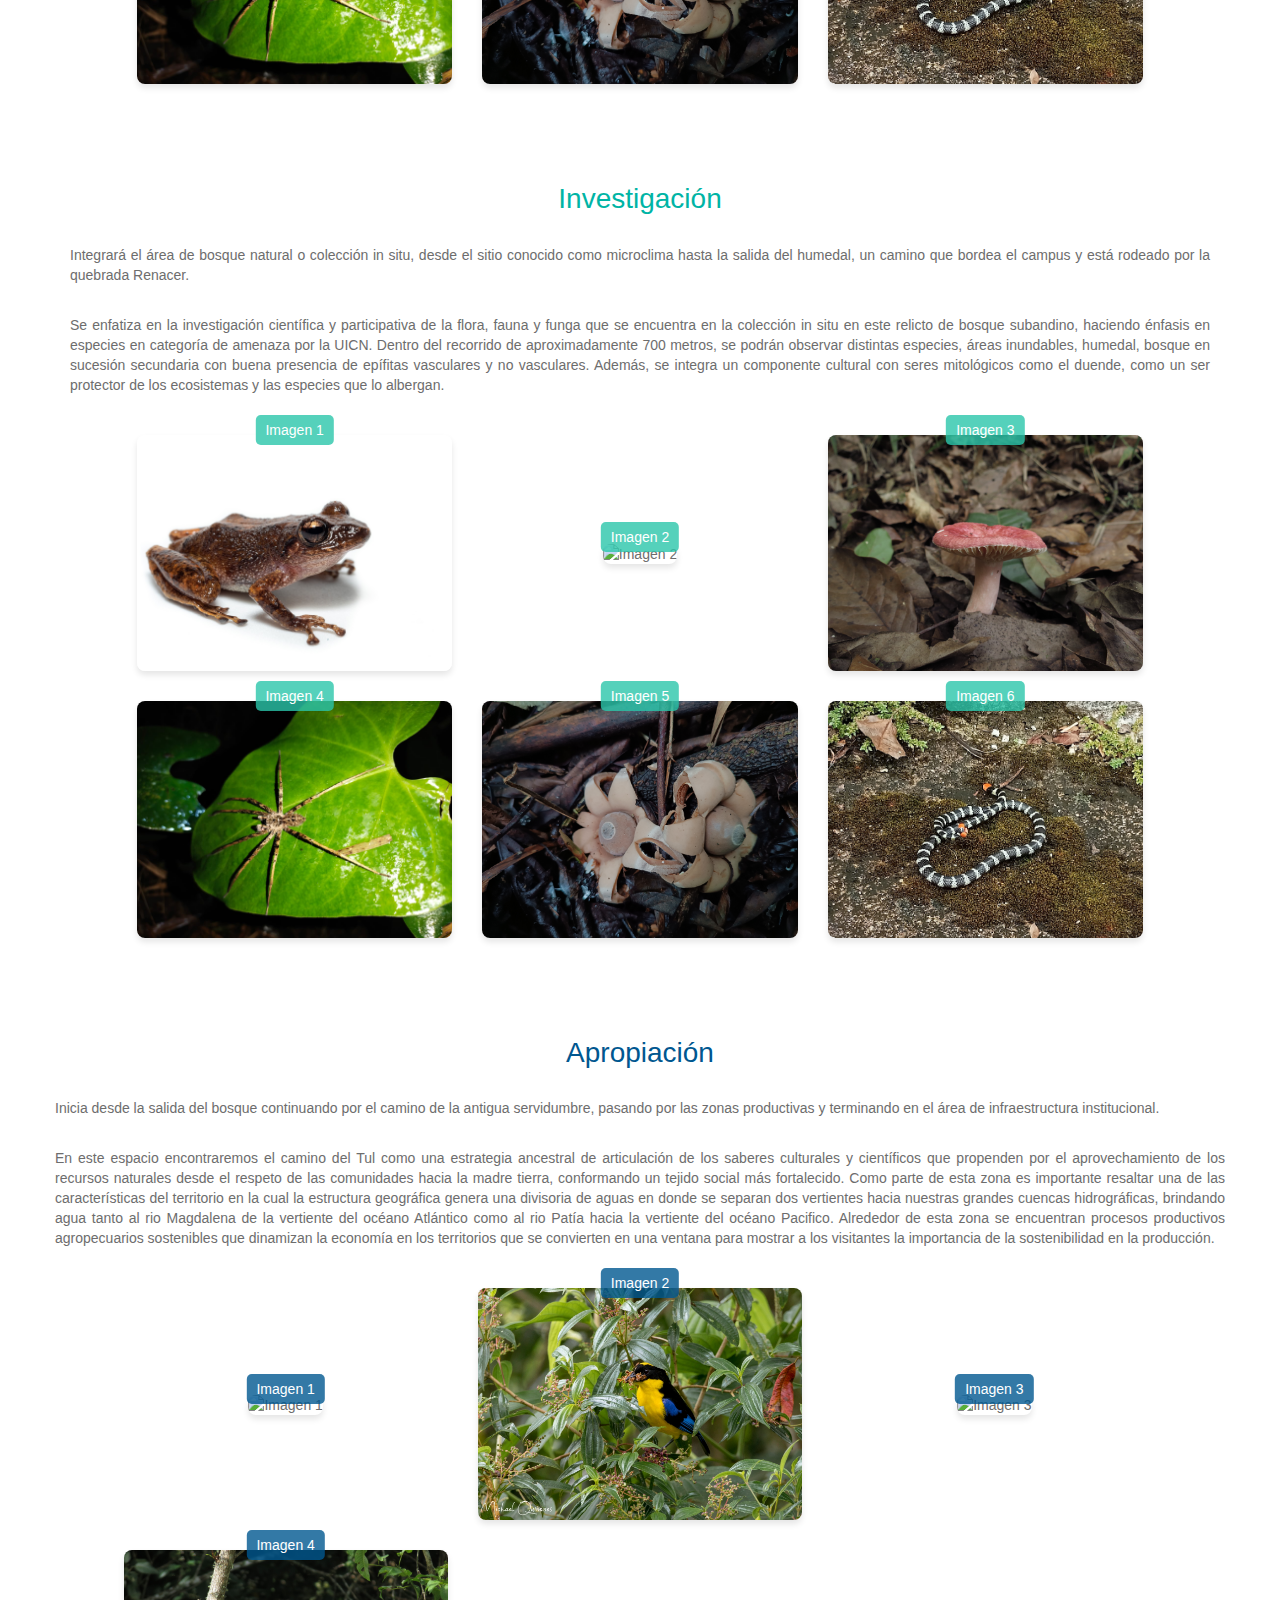
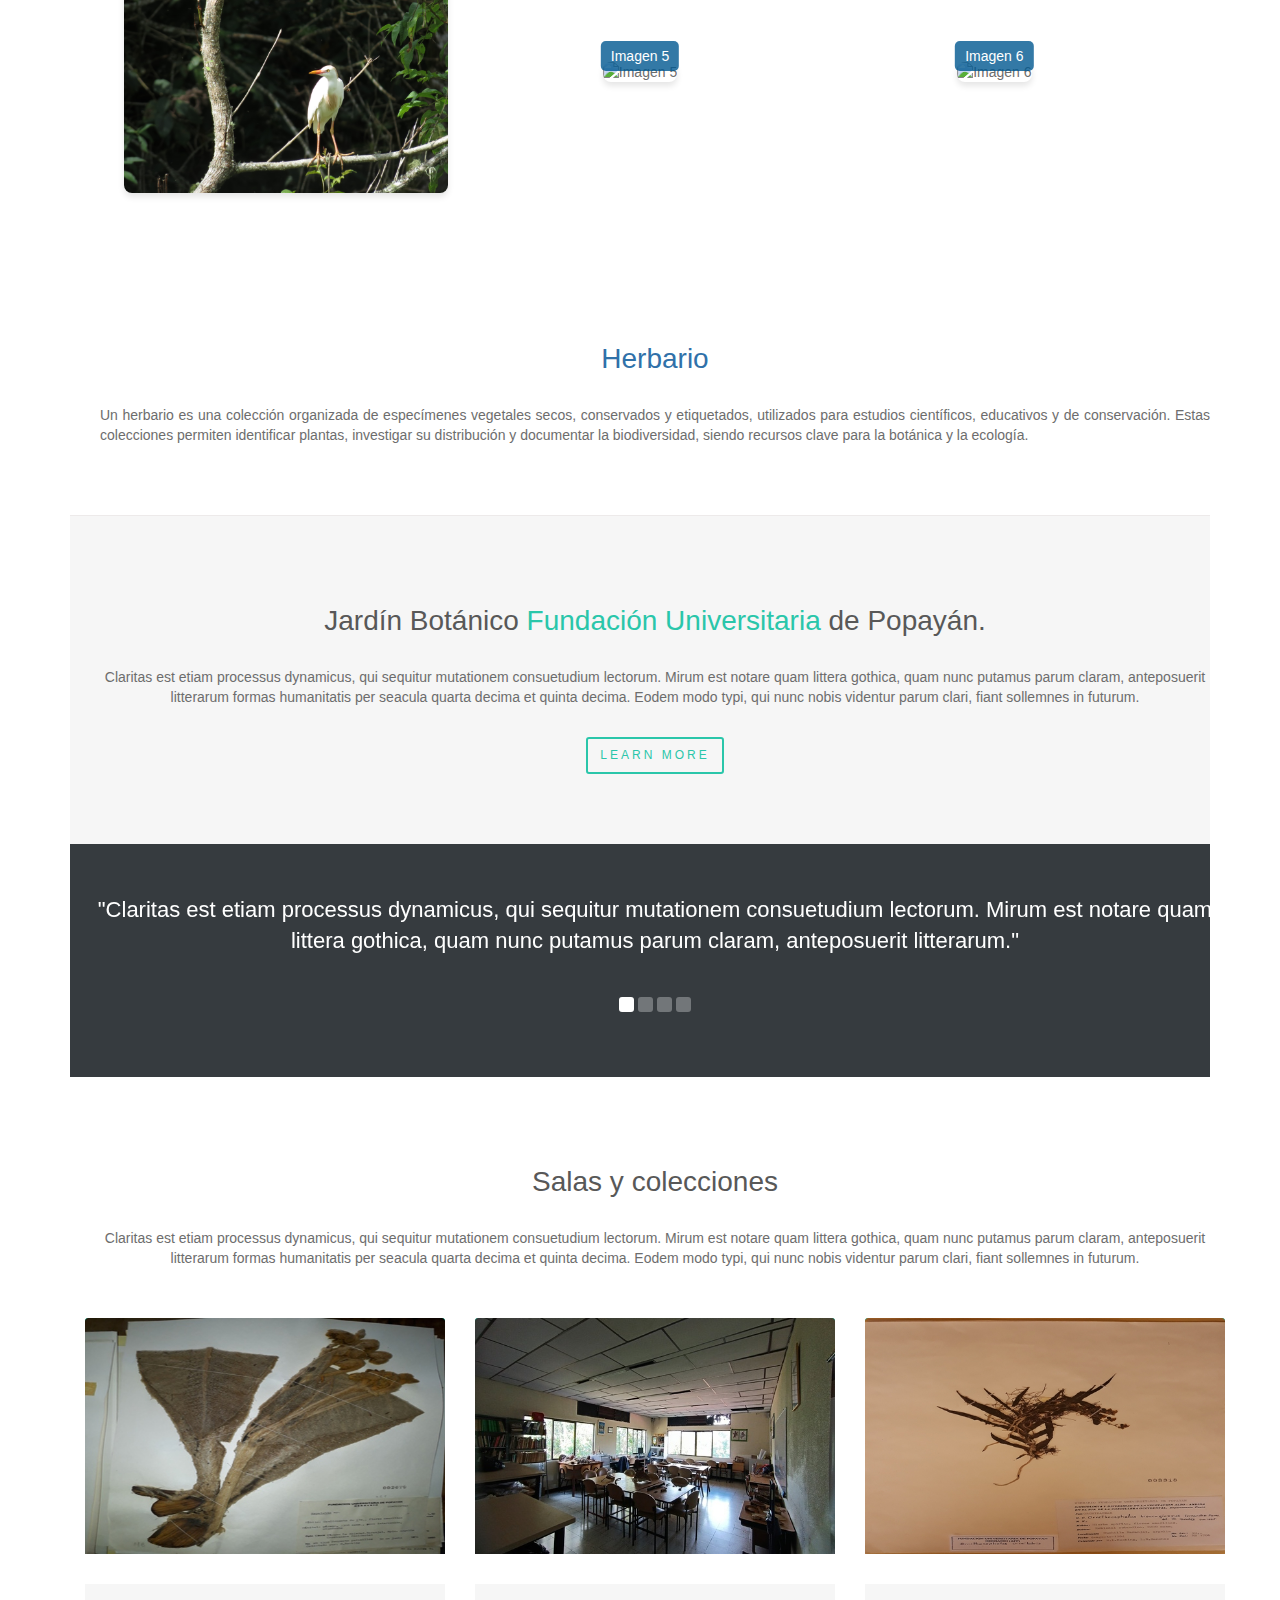
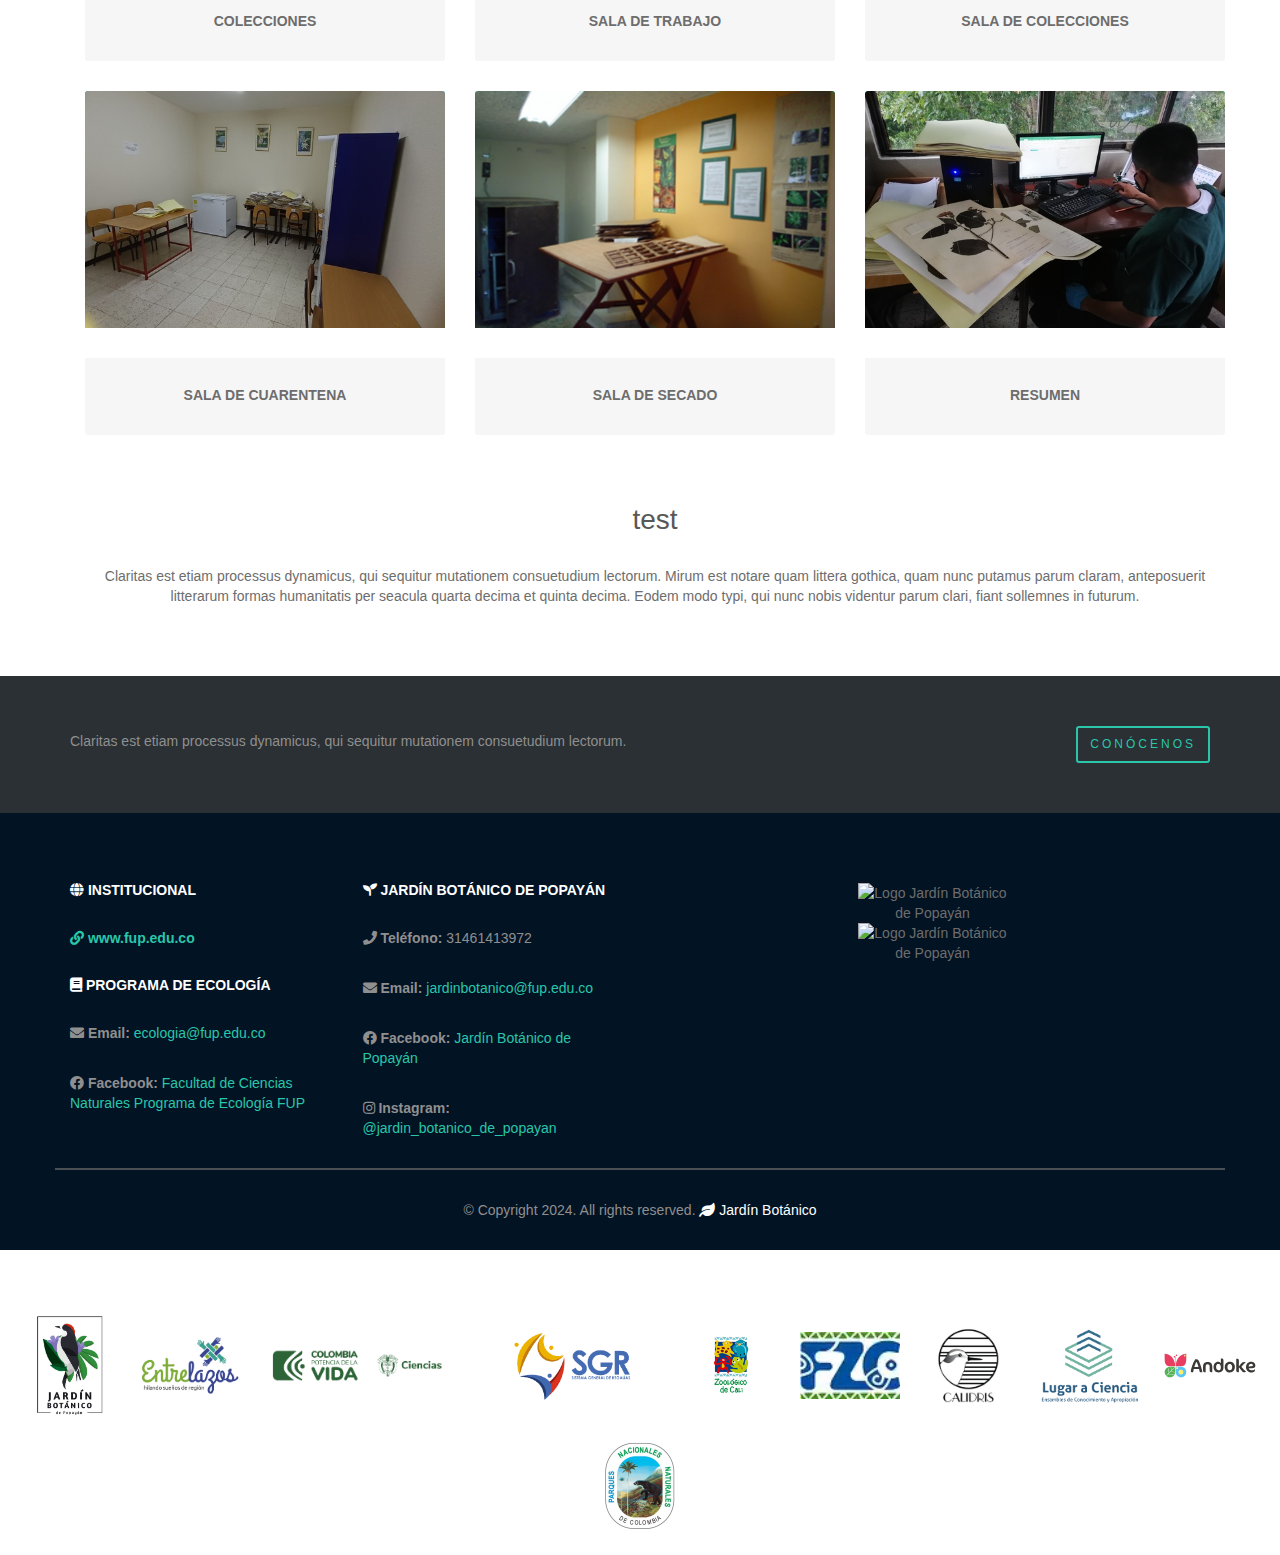
==== commit 591a0a78: "Subir archivos reales fase I" ====
--- a/index.html
+++ b/index.html
@@ -7,6 +7,7 @@
     <title>Jardín Botánico</title>
     <link href="css/bootstrap.min.css" rel="stylesheet" />
     <link href="css/style.css" rel="stylesheet" />
+    <link href="https://cdnjs.cloudflare.com/ajax/libs/font-awesome/5.15.4/css/all.min.css" rel="stylesheet">
     <link
       href="../../../fonts.googleapis.com/css6808.css?family=Cabin:400,500,600,700,400italic,500italic,600italic,700italic"
       rel="stylesheet"
@@ -343,52 +344,151 @@
           </form>
         </div>
       </div>
-      <div class="row" id="ubicacion">
-        <div class="col-md-12 centered pt-2">
-          <h3><span>Ubicación</span></h3>
-          <div class="row d-flex align-items-start">
-            <!-- Columna de descripción -->
-            <div class="col-md-6">
-              <p style="text-align: justify">
-                Se ubica en nuestro Campus <strong>Los Robles</strong>, contando
-                con <b>8 hectáreas</b> de las 46 que posee la Institución y se
-                sitúa en el flanco occidental de la Cordillera Central a
-                <b>1850 m.s.n.m.</b> con una temperatura promedio de
-                <strong>18 °C</strong>.
-              </p>
-              <p style="text-align: justify">
-                El área corresponde a la zona de vida de
-                <strong>Selva Subandina</strong> (Cuatrecasas, 1958), con
-                coordenadas geográficas de <b>2°23’ Latitud norte</b> y
-                <b>76°40’ longitud oeste</b> a una altura de
-                <strong>1850 m.s.n.m.</strong>
-              </p>
+      <div class="location-container" id="location-section">
+        <div class="card-transparent">
+          <div class="content-wrapper">
+            <h3 class="location-title"><span>Ubicación</span></h3>
+            <div class="location-content">
+              <!-- Descripción -->
+              <div class="location-description">
+                <p class="location-paragraph">
+                  Se ubica en nuestro Campus <strong>Los Robles</strong>, contando
+                  con <b>8 hectáreas</b> de las 46 que posee la Institución y se
+                  sitúa en el flanco occidental de la Cordillera Central a
+                  <b>1850 m.s.n.m.</b> con una temperatura promedio de
+                  <strong>18 °C</strong>.
+                </p>
+                <p class="location-paragraph">
+                  El área corresponde a la zona de vida de
+                  <strong>Selva Subandina</strong> (Cuatrecasas, 1958), con
+                  coordenadas geográficas de <b>2°23’ Latitud norte</b> y
+                  <b>76°40’ longitud oeste</b> a una altura de
+                  <strong>1850 m.s.n.m.</strong>
+                </p>
+              </div>
+      
+              <!-- Mapa -->
+              <div class="location-map">
+                <div class="map-card">
+                  <div class="map-card-body">
+                    <iframe
+                      src="https://www.google.com/maps/embed?pb=!1m18!1m12!1m3!1d31804.29339862994!2d-76.61677993359375!3d2.4419057!2m3!1f0!2f0!3f0!3m2!1i1024!2i768!4f13.1!3m3!1m2!1s0x8e300419afade71b%3A0x124cd8da8f1cf68!2sPopay%C3%A1n%2C%20Cauca!5e0!3m2!1sen!2sco!4v1697390913287!5m2!1sen!2sco"
+                      width="100%" height="300" style="border: 0;" allowfullscreen=""
+                      loading="lazy" referrerpolicy="no-referrer-when-downgrade">
+                    </iframe>
+                  </div>
+                </div>
+              </div>
             </div>
-            <!-- Columna del mapa -->
-            <div class="col-md-6">
-              <div
-                class="card"
-                style="
-                  border-radius: 10px;
-                  box-shadow: 0 4px 8px rgba(0, 0, 0, 0.1);
-                "
-              >
-                <div class="card-body">
-                  <iframe
-                    src="https://www.google.com/maps/embed?pb=!1m18!1m12!1m3!1d31804.29339862994!2d-76.61677993359375!3d2.4419057!2m3!1f0!2f0!3f0!3m2!1i1024!2i768!4f13.1!3m3!1m2!1s0x8e300419afade71b%3A0x124cd8da8f1cf68!2sPopay%C3%A1n%2C%20Cauca!5e0!3m2!1sen!2sco!4v1697390913287!5m2!1sen!2sco"
-                    width="100%"
-                    height="300"
-                    style="border: 0"
-                    allowfullscreen=""
-                    loading="lazy"
-                    referrerpolicy="no-referrer-when-downgrade"
-                  >
-                  </iframe>
-                </div>
-              </div>
-            </div>
-          </div>
-        </div>
+          </div>
+        </div>
+      </div>
+      
+      <!-- Estilos CSS -->
+      <style>
+        /* Estilo para la tarjeta con fondo degradado */
+        .card-transparent {
+          background: linear-gradient(135deg, #363b3f, #363b3f, #363b3f);
+          border-radius: 15px;
+          box-shadow: 0 8px 16px rgba(0, 0, 0, 0.15);
+          padding: 2rem;
+          margin: 1rem auto;
+          max-width: 1200px;
+          color: #fff;
+        }
+      
+        .location-container {
+          display: flex;
+          justify-content: center;
+          padding: 2rem;
+        }
+      
+        .content-wrapper {
+          text-align: center;
+        }
+      
+        .location-title {
+          font-size: 2rem;
+          margin-bottom: 1rem;
+          font-weight: bold;
+          color: #fff;
+        }
+      
+        .location-content {
+          display: flex;
+          justify-content: space-between;
+          gap: 2rem;
+          flex-wrap: wrap;
+        }
+      
+        .location-description {
+          width: 48%;
+          text-align: justify;
+          color: #fff;
+          line-height: 1.6;
+        }
+      
+        .location-paragraph {
+          margin-bottom: 1.2rem;
+        }
+      
+        .location-map {
+          width: 48%;
+        }
+      
+        .map-card {
+          border-radius: 10px;
+          overflow: hidden;
+          box-shadow: 0 4px 12px rgba(0, 0, 0, 0.1);
+        }
+      
+        .map-card-body {
+          padding: 1rem;
+        }
+      
+        /* Hacer que se vea bien en dispositivos pequeños */
+        @media (max-width: 768px) {
+          .location-content {
+            flex-direction: column;
+          }
+      
+          .location-description, .location-map {
+            width: 100%;
+          }
+        }
+      </style>
+      
+      <!-- Script JS -->
+      <script>
+        document.addEventListener("DOMContentLoaded", function () {
+          const buttons = document.querySelectorAll(".tab-button");
+          const contents = document.querySelectorAll(".tab-content");
+          const subButtons = document.querySelectorAll(".sub-tab-button");
+          const subContents = document.querySelectorAll(".sub-tab-content");
+        
+          buttons.forEach((button) => {
+            button.addEventListener("click", () => {
+              buttons.forEach((btn) => btn.classList.remove("active"));
+              contents.forEach((content) => content.classList.remove("active"));
+        
+              button.classList.add("active");
+              document.getElementById(button.dataset.target).classList.add("active");
+            });
+          });
+        
+          subButtons.forEach((button) => {
+            button.addEventListener("click", () => {
+              subButtons.forEach((btn) => btn.classList.remove("active"));
+              subContents.forEach((content) => content.classList.remove("active"));
+        
+              button.classList.add("active");
+              document.getElementById(button.dataset.target).classList.add("active");
+            });
+          });
+        });
+        
+      </script>
+      
 
         <div class="row">
           <div class="col-md-12 centered">
@@ -402,21 +502,126 @@
           </div>
         </div>
 
-        <div class="row" id="multimedia">
+        <div class="row" id="multimedia-section">
           <div class="col-md-12 centered pt-2">
-            <h3><span>Multimedia</span></h3>
-            <video width="640" height="360" controls autoplay>
-              <source src="images/video1.mp4" type="video/mp4" />
-            </video>
-            <p>
-              humanitatis per seacula quarta decima et quinta decima. Eodem modo
-              typi, qui nunc nobis videntur parum clari, fiant sollemnes in
-              futurum.
-            </p>
-            <!-- Card que contiene el mapa -->
-          </div>
-        </div>
-
+            <h3 class="section-title">Multimedia</h3>
+        
+            <div class="multimedia-tabs" role="tablist">
+              <button class="tab-button active" data-target="imagenes" role="tab" aria-selected="true">Imágenes</button>
+              <button class="tab-button" data-target="material" role="tab" aria-selected="false">Material Didáctico</button>
+              <button class="tab-button" data-target="podcasts" role="tab" aria-selected="false">Podcasts</button>
+              <button class="tab-button" data-target="publicaciones" role="tab" aria-selected="false">Publicaciones</button>
+              <button class="tab-button" data-target="videos" role="tab" aria-selected="false">Videos</button>
+            </div>
+        
+            <div class="multimedia-content">
+              <div class="tab-content active" id="imagenes">
+                <div class="subsection" id="fauna-section">
+                  <h4 class="subsection-title">Fauna</h4>
+                  <button class="sub-tab-button" data-target="anfibios-reptiles">Anfibios y Reptiles</button>
+                  <button class="sub-tab-button" data-target="aves">Aves</button>
+                  <button class="sub-tab-button" data-target="insectos">Insectos</button>
+                  <button class="sub-tab-button" data-target="mamiferos">Mamíferos</button>
+                  <div class="subsection-content">
+                    <div class="sub-tab-content" id="anfibios-reptiles">
+                      <div class="upload-box">
+                        <img src="multimedia/Imágenes/Fauna/Anfibios y reptiles/Deendropsophus columbianus.jpeg" alt="Deendropsophus columbianus" width="200">
+                      </div>
+                      <div class="upload-box">
+                        <img src="multimedia\Imágenes\Fauna\Anfibios y reptiles\Falsa coral L. micropholis.png" alt="Deendropsophus columbianus" width="200">
+                      </div>
+                      <div class="upload-box">
+                        <img src="multimedia\Imágenes\Fauna\Anfibios y reptiles\Falsa coral.jpeg" alt="Deendropsophus columbianus" width="200">
+                      </div>
+                    </div>
+                    <div class="sub-tab-content" id="aves">
+                      <div class="upload-box">
+                        <img src="multimedia\Imágenes\Fauna\Aves\Cyanocorax yncas (quinquina).jpeg" alt="Deendropsophus columbianus" width="200">
+                      </div>
+                      <div class="upload-box">
+                        <img src="multimedia\Imágenes\Fauna\Aves\Melanerpes formicivorus (carpintero de robledal).jpeg" alt="Deendropsophus columbianus" width="200">
+                      </div>
+                      <div class="upload-box">
+                        <img src="multimedia\Imágenes\Fauna\Aves\Piaya cayana (cuco ardilla).jpeg" alt="Deendropsophus columbianus" width="200">
+                      </div>
+                    </div>
+                    <div class="sub-tab-content" id="insectos">
+                      <div class="upload-box">Subir imagen Insectos</div>
+                      <div class="upload-box">Subir imagen Insectos</div>
+                      <div class="upload-box">Subir imagen Insectos</div>
+                    </div>
+                    <div class="sub-tab-content" id="mamiferos">
+                      <div class="upload-box">Subir imagen Mamíferos</div>
+                      <div class="upload-box">Subir imagen Mamíferos</div>
+                      <div class="upload-box">Subir imagen Mamíferos</div>
+                    </div>
+                  </div>
+                </div>
+        
+                <div class="subsection" id="flora-section">
+                  <h4 class="subsection-title">Flora</h4>
+                  <button class="sub-tab-button" data-target="briofitos">Briófitos</button>
+                  <button class="sub-tab-button" data-target="plantas-vasculares">Plantas vasculares</button>
+                  <div class="subsection-content">
+                    <div class="sub-tab-content" id="briofitos">
+                      <div class="upload-box">Subir imagen Briófitos</div>
+                      <div class="upload-box">Subir imagen Briófitos</div>
+                      <div class="upload-box">Subir imagen Briófitos</div>
+                    </div>
+                    <div class="sub-tab-content" id="plantas-vasculares">
+                      <div class="upload-box">Subir imagen Plantas vasculares</div>
+                      <div class="upload-box">Subir imagen Plantas vasculares</div>
+                      <div class="upload-box">Subir imagen Plantas vasculares</div>
+                    </div>
+                  </div>
+                </div>
+        
+                <div class="subsection" id="funga-section">
+                  <h4 class="subsection-title">Funga</h4>
+                  <button class="sub-tab-button" data-target="liquenes">Líquenes</button>
+                  <button class="sub-tab-button" data-target="macrohongos">Macrohongos</button>
+                  <div class="subsection-content">
+                    <div class="sub-tab-content" id="liquenes">
+                      <div class="upload-box">Subir imagen Líquenes</div>
+                      <div class="upload-box">Subir imagen Líquenes</div>
+                      <div class="upload-box">Subir imagen Líquenes</div>
+                    </div>
+                    <div class="sub-tab-content" id="macrohongos">
+                      <div class="upload-box">Subir imagen Macrohongos</div>
+                      <div class="upload-box">Subir imagen Macrohongos</div>
+                      <div class="upload-box">Subir imagen Macrohongos</div>
+                    </div>
+                  </div>
+                </div>
+              </div>
+        
+              <div class="tab-content" id="material">
+                <div class="upload-box">Subir material 1</div>
+                <div class="upload-box">Subir material 2</div>
+                <div class="upload-box">Subir material 3</div>
+              </div>
+        
+              <div class="tab-content" id="podcasts">
+                <div class="upload-box">Subir podcast 1</div>
+                <div class="upload-box">Subir podcast 2</div>
+                <div class="upload-box">Subir podcast 3</div>
+              </div>
+        
+              <div class="tab-content" id="publicaciones">
+                <div class="upload-box">Subir publicación 1</div>
+                <div class="upload-box">Subir publicación 2</div>
+                <div class="upload-box">Subir publicación 3</div>
+              </div>
+        
+              <div class="tab-content" id="videos">
+                <div class="upload-box">Subir video 1</div>
+                <div class="upload-box">Subir video 2</div>
+                <div class="upload-box">Subir video 3</div>
+              </div>
+            </div>
+          </div>
+        </div>
+        
         <div class="row" id="servicios">
           <div class="col-md-12 centered pt-2">
             <h3><span>Servicios</span></h3>
@@ -520,59 +725,7 @@
               </div>
               <button class="carousel-btn next" id="next-btn">›</button>
             </div>
-            
-            <style>
-            .carousel-container {
-              position: relative;
-              width: 90%;
-              margin: auto;
-              overflow: hidden;
-              background-color: #f9f9f9;
-              border: 2px solid #8f121a;
-              border-radius: 10px;
-              padding: 10px;
-            }
-            
-            .carousel {
-              display: flex;
-              transition: transform 0.4s ease-in-out;
-              will-change: transform;
-            }
-            
-            .carousel-item {
-              flex: 0 0 100%;
-              text-align: center;
-              padding: 20px;
-              box-sizing: border-box;
-            }
-            
-            .carousel-btn {
-              position: absolute;
-              top: 50%;
-              transform: translateY(-50%);
-              background-color: #8f121a;
-              border: none;
-              color: white;
-              font-size: 24px;
-              width: 40px;
-              height: 40px;
-              border-radius: 50%;
-              cursor: pointer;
-              z-index: 10;
-            }
-            
-            .carousel-btn:hover {
-              background-color: #ce575f;
-            }
-            
-            #prev-btn {
-              left: 10px;
-            }
-            
-            #next-btn {
-              right: 10px;
-            }
-            </style>
+           
             
             <script>
             const carousel = document.getElementById('carousel-inner');
@@ -777,7 +930,109 @@
               botánico ha sido partícipe.
             </p>
 
-            
+            <!-- Image Grid -->
+<div class="image-grid-conservacion">
+  <div class="image-container">
+    <p class="image-titleC">Imagen 1</p>
+    <img
+      id="conservacion-image-1"
+      src="images\conservacion\img_cons01.JPG"
+      alt="Imagen 1"
+      data-description="Descripción de la Imagen 1"
+    />
+  </div>
+  <div class="image-container">
+    <p class="image-titleC">Imagen 2</p>
+    <img
+      id="conservacion-image-2"
+      src="images\conservacion\img_cons02.png"
+      alt="Imagen 2"
+      data-description="Descripción de la Imagen 2"
+    />
+  </div>
+  <div class="image-container">
+    <p class="image-titleC">Imagen 3</p>
+    <img
+      id="conservacion-image-3"
+      src="images\conservacion\img_cons04.JPG"
+      alt="Imagen 3"
+      data-description="Descripción de la Imagen 3"
+    />
+  </div>
+  <div class="image-container">
+    <p class="image-titleC">Imagen 3</p>
+    <img
+      id="conservacion-image-3"
+      src="images\conservacion\img_cons10.png"
+      alt="Imagen 3"
+      data-description="Descripción de la Imagen 3"
+    />
+  </div>
+  <div class="image-container">
+    <p class="image-titleC">Imagen 3</p>
+    <img
+      id="conservacion-image-3"
+      src="images\conservacion\img_cons06.JPG"
+      alt="Imagen 3"
+      data-description="Descripción de la Imagen 3"
+    />
+  </div>
+  <div class="image-container">
+    <p class="image-titleC">Imagen 3</p>
+    <img
+      id="conservacion-image-3"
+      src="images\conservacion\img_cons07.jpeg"
+      alt="Imagen 3"
+      data-description="Descripción de la Imagen 3"
+    />
+  </div>
+</div>
+
+<!-- Modal Structure -->
+<div id="conservacion-image-modal" class="modal">
+  <div class="modal-content">
+    <p id="conservacion-modal-image-name" class="image-name"></p>
+    <img id="conservacion-modal-image" src="" alt="" />
+    <p id="conservacion-modal-text"></p>
+  </div>
+  <button id="conservacion-modal-close">Cerrar</button>
+</div>
+
+<!-- Modal Backdrop -->
+<div class="modal-backdrop"></div>
+
+<script>
+  const imagesConservacion = document.querySelectorAll(".image-grid-conservacion img");
+  const modalConservacion = document.getElementById("conservacion-image-modal");
+  const modalImageConservacion = document.getElementById("conservacion-modal-image");
+  const modalTextConservacion = document.getElementById("conservacion-modal-text");
+  const modalNameConservacion = document.getElementById("conservacion-modal-image-name");
+  const modalCloseConservacion = document.getElementById("conservacion-modal-close");
+  const backdropConservacion = document.querySelector(".modal-backdrop");
+
+  imagesConservacion.forEach((img) => {
+    img.addEventListener("click", () => {
+      modalImageConservacion.src = img.src;
+      modalTextConservacion.textContent = img.getAttribute("data-description");
+      const imageName = img.getAttribute("alt");
+      modalNameConservacion.textContent = imageName;
+      modalConservacion.style.display = "block";
+      backdropConservacion.style.display = "block";
+    });
+  });
+
+  modalCloseConservacion.addEventListener("click", () => {
+    modalConservacion.style.display = "none";
+    backdropConservacion.style.display = "none";
+  });
+
+  backdropConservacion.addEventListener("click", () => {
+    modalConservacion.style.display = "none";
+    backdropConservacion.style.display = "none";
+  });
+</script>
+
+
             <!-- Card que contiene el mapa -->
           </div>
         </div>
@@ -798,6 +1053,114 @@
               sistemas agroforestales.
             </p>
 
+            <!-- Image Grid -->
+<div class="image-grid-educacion">
+  <div class="image-container">
+    <p class="image-titleE">Imagen 1</p>
+    <img
+      id="educacion-image-1"
+      name="educacion-image-1"
+      src="images/investigacion/img_inv13.jpeg"
+      alt="Imagen 1"
+      data-description="Descripción de la Imagen 1"
+    />
+  </div>
+  <div class="image-container">
+    <p class="image-titleE">Imagen 2</p>
+    <img
+      id="educacion-image-2"
+      name="educacion-image-2"
+      src="images/investigacion/img_inv15.png"
+      alt="Imagen 2"
+      data-description="Descripción de la Imagen 2"
+    />
+  </div>
+  <div class="image-container">
+    <p class="image-titleE">Imagen 3</p>
+    <img
+      id="educacion-image-3"
+      name="educacion-image-3"
+      src="images/investigacion/img_inv14.JPG"
+      alt="Imagen 3"
+      data-description="Descripción de la Imagen 3"
+    />
+  </div>
+  <div class="image-container">
+    <p class="image-titleE">Imagen 4</p>
+    <img
+      id="educacion-image-4"
+      name="educacion-image-4"
+      src="images/investigacion/img_inv02.jpg"
+      alt="Imagen 4"
+      data-description="Descripción de la Imagen 4"
+    />
+  </div>
+  <div class="image-container">
+    <p class="image-titleE">Imagen 5</p>
+    <img
+      id="educacion-image-5"
+      name="educacion-image-5"
+      src="images/investigacion/img_inv06.jpg"
+      alt="Imagen 5"
+      data-description="Descripción de la Imagen 5"
+    />
+  </div>
+  <div class="image-container">
+    <p class="image-titleE">Imagen 6</p>
+    <img
+      id="educacion-image-6"
+      name="educacion-image-6"
+      src="images/investigacion/img_inv12.jpg"
+      alt="Imagen 6"
+      data-description="Descripción de la Imagen 6"
+    />
+  </div>
+</div>
+
+<!-- Modal Structure -->
+<div id="educacion-image-modal" class="modal">
+  <div class="modal-content">
+    <p id="educacion-modal-image-name" class="image-name"></p>
+    <img id="educacion-modal-image" src="" alt="" />
+    <p id="educacion-modal-text"></p>
+  </div>
+  <button id="educacion-modal-close">Cerrar</button>
+</div>
+
+<!-- Modal Backdrop -->
+<div class="modal-backdrop"></div>
+
+<script>
+  const images = document.querySelectorAll(".image-grid-educacion img");
+  const modal = document.getElementById("educacion-image-modal");
+  const modalImage = document.getElementById("educacion-modal-image");
+  const modalText = document.getElementById("educacion-modal-text");
+  const modalName = document.getElementById("educacion-modal-image-name");
+  const modalClose = document.getElementById("educacion-modal-close");
+  const backdrop = document.querySelector(".modal-backdrop");
+
+  images.forEach((img) => {
+    img.addEventListener("click", () => {
+      modalImage.src = img.src;
+      modalText.textContent = img.getAttribute("data-description"); // Usa el atributo data-description
+      const imageName = img.getAttribute("alt"); // Obtén el nombre de la imagen desde el atributo alt
+      modalName.textContent = imageName; // Muestra el nombre en el modal
+      modal.style.display = "block";
+      backdrop.style.display = "block";
+    });
+  });
+
+  modalClose.addEventListener("click", () => {
+    modal.style.display = "none";
+    backdrop.style.display = "none";
+  });
+
+  backdrop.addEventListener("click", () => {
+    modal.style.display = "none";
+    backdrop.style.display = "none";
+  });
+</script>
+
             <!-- Card que contiene el mapa -->
           </div>
         </div>
@@ -928,7 +1291,7 @@
             </script>
           </div>
         </div>
-      </div>
+      
 
       <div class="row" id="apropiacion">
         <div class="col-md-12 centered pt-2">
@@ -956,8 +1319,111 @@
           que se convierten en una ventana para mostrar a los visitantes la
           importancia de la sostenibilidad en la producción.
         </p>
+
+        <!-- Image Grid - Apropiación -->
+<div class="image-grid-apropiacion">
+  <div class="image-container">
+    <p class="image-title-apropiacion">Imagen 1</p>
+    <img
+      id="apropiacion-image-1"
+      src="images\apropiacion\img_apr01.png"
+      alt="Imagen 1"
+      data-description="Descripción de la Imagen 1"
+    />
+  </div>
+  <div class="image-container">
+    <p class="image-title-apropiacion">Imagen 2</p>
+    <img
+      id="apropiacion-image-2"
+      src="images\apropiacion\img_apr02.jpeg"
+      alt="Imagen 2"
+      data-description="Descripción de la Imagen 2"
+    />
+  </div>
+  <div class="image-container">
+    <p class="image-title-apropiacion">Imagen 3</p>
+    <img
+      id="apropiacion-image-3"
+      src="images\apropiacion\img_apr03.jpg"
+      alt="Imagen 3"
+      data-description="Descripción de la Imagen 3"
+    />
+  </div>
+  <div class="image-container">
+    <p class="image-title-apropiacion">Imagen 4</p>
+    <img
+      id="apropiacion-image-4"
+      src="images\apropiacion\img_apr04.JPG"
+      alt="Imagen 4"
+      data-description="Descripción de la Imagen 4"
+    />
+  </div>
+  <div class="image-container">
+    <p class="image-title-apropiacion">Imagen 5</p>
+    <img
+      id="apropiacion-image-5"
+      src="images\apropiacion\img_apr03.jpg"
+      alt="Imagen 5"
+      data-description="Descripción de la Imagen 5"
+    />
+  </div>
+  <div class="image-container">
+    <p class="image-title-apropiacion">Imagen 6</p>
+    <img
+      id="apropiacion-image-6"
+      src="images\apropiacion\img_apr07.jpg"
+      alt="Imagen 6"
+      data-description="Descripción de la Imagen 6"
+    />
+  </div>
+</div>
+
+<!-- Modal Structure - Apropiación -->
+<div id="apropiacion-image-modal" class="modal">
+  <div class="modal-content">
+    <p id="apropiacion-modal-image-name" class="image-name"></p>
+    <img id="apropiacion-modal-image" src="" alt="" />
+    <p id="apropiacion-modal-text"></p>
+  </div>
+  <button id="apropiacion-modal-close">Cerrar</button>
+</div>
+
+<!-- Modal Backdrop - Apropiación -->
+<div class="modal-backdrop-apropiacion"></div>
+
+<script>
+  const imagesApropiacion = document.querySelectorAll(".image-grid-apropiacion img");
+  const modalApropiacion = document.getElementById("apropiacion-image-modal");
+  const modalImageApropiacion = document.getElementById("apropiacion-modal-image");
+  const modalTextApropiacion = document.getElementById("apropiacion-modal-text");
+  const modalNameApropiacion = document.getElementById("apropiacion-modal-image-name");
+  const modalCloseApropiacion = document.getElementById("apropiacion-modal-close");
+  const backdropApropiacion = document.querySelector(".modal-backdrop-apropiacion");
+
+  imagesApropiacion.forEach((img) => {
+    img.addEventListener("click", () => {
+      modalImageApropiacion.src = img.src;
+      modalTextApropiacion.textContent = img.getAttribute("data-description");
+      const imageName = img.getAttribute("alt");
+      modalNameApropiacion.textContent = imageName;
+      modalApropiacion.style.display = "block";
+      backdropApropiacion.style.display = "block";
+    });
+  });
+
+  modalCloseApropiacion.addEventListener("click", () => {
+    modalApropiacion.style.display = "none";
+    backdropApropiacion.style.display = "none";
+  });
+
+  backdropApropiacion.addEventListener("click", () => {
+    modalApropiacion.style.display = "none";
+    backdropApropiacion.style.display = "none";
+  });
+</script>
+
       </div>
-    </div>
+    
     <!-- Services end -->
 
     <!-- Rehome -->
@@ -1186,6 +1652,7 @@
         </div>
       </div>
     </div>
+    </div>
     <!-- Collecciones end -->
     <!-- Purchase -->
     <div class="purchase">
@@ -1199,6 +1666,7 @@
               >
             </p>
           </div>
+    
           <div class="col-md-3 purchase-button" id="conocenos">
             <button type="" class="btn btn-default btn-green">Conócenos</button>
           </div>
@@ -1209,70 +1677,139 @@
     <!-- Footer -->
     <div class="footer">
       <div class="container">
+        <div class="row align-items-center">
+            <div class="col-md-3">
+                <h6><i class="fas fa-globe"></i> Institucional</h6>
+                <p>
+                    <strong><a href="https://www.fup.edu.co" target="_blank"><i class="fas fa-link"></i> www.fup.edu.co</a></strong>
+                </p>
+                <h6><i class="fas fa-book"></i> Programa de Ecología</h6>
+                <p>
+                    <strong><i class="fas fa-envelope"></i> Email:</strong> <a href="mailto:ecologia@fup.edu.co">ecologia@fup.edu.co</a>
+                </p>
+                <p>
+                    <strong><i class="fab fa-facebook"></i> Facebook:</strong> <a href="https://www.facebook.com/ecologiaFUP" target="_blank">Facultad de Ciencias Naturales Programa de Ecología FUP</a>
+                </p>
+            </div>
+            <div class="col-md-3">
+                <h6><i class="fas fa-seedling"></i> Jardín Botánico de Popayán</h6>
+                <p>
+                    <strong><i class="fas fa-phone"></i> Teléfono:</strong> 31461413972
+                </p>
+                <p>
+                    <strong><i class="fas fa-envelope"></i> Email:</strong> <a href="mailto:jardinbotanico@fup.edu.co">jardinbotanico@fup.edu.co</a>
+                </p>
+                <p>
+                    <strong><i class="fab fa-facebook"></i> Facebook:</strong> <a href="https://www.facebook.com/JardinBotanicoPopayan" target="_blank">Jardín Botánico de Popayán</a>
+                </p>
+                <p>
+                    <strong><i class="fab fa-instagram"></i> Instagram:</strong> <a href="https://www.instagram.com/jardin_botanico_de_popayan?utm_source=qr&igsh=MXZvanJseXNlYTFsbA==" target="_blank">@jardin_botanico_de_popayan</a>
+                </p>
+            </div>
+            <div class="col-md-6 text-center">
+              <img src="" alt="Logo Jardín Botánico de Popayán" class="img-fluid" style="max-width: 150px; height: auto;">
+          </div>
+            <div class="col-md-6 text-center">
+              <img src="" alt="Logo Jardín Botánico de Popayán" class="img-fluid" style="max-width: 150px; height: auto;">
+          </div>          
+        </div>
         <div class="row">
-          <div class="col-md-3">
-            <h6>A little about us</h6>
-            <p>
-              <strong
-                >Duis autem vel eum iriure dolor in hendrerit in vulputate velit
-                esse molestie consequat, vel illum dolore eu feugiat.</strong
-              >
-            </p>
-            <p>
-              Nam liber tempor cum soluta nobis eleifend option congue nihil
-              imperdiet doming id quod mazim placerat facer possim assum. Typi
-              non habent claritatem insitam.
-            </p>
-          </div>
-          <div class="col-md-3 blog">
-            <h6>Freshly blogged</h6>
-            <p class="title">
-              <a href="#" title="">Eodem modo typi, qui nunc nobis</a>
-            </p>
-            <p>
-              Claritas est etiam processus dynamicus, qui sequitur mutationem
-              consuetudium lectorum. Mirum est notare quam littera gothica, quam
-              nunc putamus parum claram.
-            </p>
-            <p><a href="#" title="">Read this post&hellip;</a></p>
-          </div>
-          <div class="col-md-3">
-            <h6>You may need this</h6>
-            <ul>
-              <li><a href="#" title="">Home</a></li>
-              <li><a href="#" title="">Contact us</a></li>
-              <li><a href="#" title="">FAQ</a></li>
-              <li><a href="#" title="">Terms &amp; conditions</a></li>
-              <li><a href="#" title="">Privacy policy</a></li>
-            </ul>
-          </div>
-          <div class="col-md-3 contact-info">
-            <h6>Keep in touch</h6>
-            <p>
-              Claritas est etiam processus dynamicus, qui sequitur mutationem
-              consuetudium lectorum.
-            </p>
-            <p class="social">
-              <a href="#" class="facebook"></a>
-              <a href="#" class="pinterest"></a>
-              <a href="#" class="twitter"></a>
-            </p>
-            <p class="c-details">
-              <span>Mail</span>
-              <a href="#" title="">jardinbotanico@fup.edu.co</a><br />
-              <span>Tel</span> 3146413972
-            </p>
-          </div>
-        </div>
-        <div class="row">
-          <div class="col-md-12 copyright">
-            <p>
-              &copy; Copyright 2024. All rights reserved.
-              <a href="#" title="PetCare wordpress theme">Jardin botánico</a>
-            </p>
-          </div>
-        </div>
-      </div>
+            <div class="col-md-12 copyright text-center">
+                <p>
+                    &copy; Copyright 2024. All rights reserved.
+                    <a href="#" title="Jardín Botánico"><i class="fas fa-leaf"></i> Jardín Botánico</a>
+                </p>
+            </div>
+        </div>
+    </div>
+    
+    
+        <div class="partners-section" id="partners-section">
+          <div class="partners-container" id="partners-container">
+            <div class="partners-row" id="partners-row">
+              <div class="partners-title" id="partners-title">
+                <h6>Aliados Estratégicos</h6>
+              </div>
+              
+              <div class="partners-logos" id="partners-logos">
+                <a href="" target="_blank">
+                  <img class="partner-logo" src="images/Logo JBP nuevo.png" alt="Ministerio de Ciencia, Tecnología e Innovación" />
+                </a>
+                <a href="" target="_blank">
+                  <img class="partner-logo" src="images/entrelagos.png" alt="Sistema General de Regalías" />
+                </a>
+                <a href="https://minciencias.gov.co" target="_blank">
+                  <img class="partner-logo" src="images/colombia_potencia.png" alt="Ministerio de Ciencia, Tecnología e Innovación" style="width: 200px;">
+              </a>
+              
+                <a href="https://sgr.gov.co" target="_blank">
+                  <img class="partner-logo" src="images/sgr.png" alt="Sistema General de Regalías" style="width: 180px;"/>
+                </a>
+                <a href="https://www.zoologicodecali.com.co" target="_blank">
+                  <img class="partner-logo" src="images/zoologico_cali.png" alt="Zoológico de Cali" />
+                </a>
+                <a href="#">
+                  <img class="partner-logo" src="images/fzc.jpeg" alt="Fundación Zoológica de Cali" />
+                </a>
+                <a href="#">
+                  <img class="partner-logo" src="images/caucris.png" alt="CauCris" />
+                </a>
+                <a href="#">
+                  <img class="partner-logo" src="images/lugar_ciencia.png" alt="Lugar a Ciencia" />
+                </a>
+                <a href="#">
+                  <img class="partner-logo" src="images/andoke.svg" alt="Andoke" />
+                </a>
+                <a href="#">
+                  <img class="partner-logo" src="images/parques_nacionales.jpg" alt="Andoke" />
+                </a>
+              </div>
+            </div>
+          </div>
+        </div>
+        
+        <style>
+          .partners-section {
+            background-color: white;
+            padding: 20px 0; /* Elimina padding lateral */
+            width: 100%;
+            box-sizing: border-box;
+          }
+          
+          .partners-container {
+            width: 100%;
+            margin: 0;
+            text-align: center;
+          }
+          
+          .partners-logos {
+            display: flex;
+            flex-wrap: wrap;
+            justify-content: center;
+            gap: 20px;
+            width: 100%;
+          }
+          
+          .partner-logo {
+            width: 100px;
+            height: 100px;
+            object-fit: contain;
+          }
+          
+          /* Asegurar que el body y html no tengan márgenes extra */
+          html, body {
+            margin: 0;
+            padding: 0;
+            width: 100%;
+          }
+
+          /* {
+            border: 1px solid red !important;
+          }*/
+          
+          
+        </style>
+        
     </div>
     <!-- Footer end -->
 
--- a/css/style.css
+++ b/css/style.css
@@ -2381,6 +2381,258 @@
           }
 
 
+		  /* Grid de imágenes aducación*/
+.image-grid-educacion {
+	display: grid;
+	grid-template-columns: repeat(3, 1fr);
+	grid-gap: 10px;
+	justify-content: center;
+	align-items: center;
+	width: 90%;
+	max-width: 1200px;
+	margin: 0 auto;
+}
+
+.image-grid-educacion img {
+  width: 100%;
+  height: auto;
+  object-fit: cover;
+  border-radius: 8px;
+  box-shadow: 0 4px 6px rgba(0, 0, 0, 0.1);
+  transition: transform 0.3s ease, box-shadow 0.3s ease;
+  margin: 0 auto;
+}
+
+.image-grid-educacion img:hover {
+transform: scale(1.05);
+box-shadow: 0 6px 10px rgba(0, 0, 0, 0.15);
+}
+
+.image-container {
+position: relative;
+display: inline-block;
+margin: 10px;
+text-align: center;
+}
+
+.image-titleE {
+position: absolute;
+top: -20px;
+left: 50%;
+transform: translateX(-50%);
+background-color: rgba(153, 30, 30, 0.8);
+color: white;
+padding: 5px 10px;
+border-radius: 5px;
+font-size: 14px;
+}
+
+/* Modal */
+#educacion-image-modal {
+display: none;
+position: fixed;
+top: 13%;
+left: 50%;
+transform: translateX(-50%);
+background-color: #ffffff;
+border-radius: 10px;
+box-shadow: 0 4px 8px rgba(0, 0, 0, 0.2);
+max-width: 700px;
+width: 90%;
+max-height: 85%;
+overflow-y: auto;
+z-index: 1000;
+}
+
+.modal-content {
+padding: 20px;
+text-align: center;
+}
+
+.modal-content img {
+max-width: 100%;
+height: auto;
+border-bottom: 2px solid #8f121a;
+margin-bottom: 10px;
+}
+
+.modal-content p {
+font-size: 16px;
+color: #000000;
+}
+
+.image-name {
+font-size: 18px;
+font-weight: bold;
+color: #8f121a;
+margin-bottom: 15px;
+}
+
+#educacion-modal-close {
+background-color: #8f121a;
+color: #ffffff;
+border: none;
+border-radius: 5px;
+padding: 10px 20px;
+cursor: pointer;
+margin: 10px auto;
+display: block;
+}
+
+#educacion-modal-close:hover {
+background-color: #c44f57;
+}
+
+.modal-backdrop {
+position: fixed;
+top: 0;
+left: 0;
+width: 100%;
+height: 100%;
+background-color: rgba(0, 0, 0, 0.5);
+z-index: 999;
+display: none;
+}
+
+
+
+
+
+
+
+
+/* Grid de imágenes Apropiación */
+.image-grid-apropiacion {
+	display: grid;
+	grid-template-columns: repeat(3, 1fr);
+	grid-gap: 10px;
+	justify-content: center;
+	align-items: center;
+	width: 90%;
+	max-width: 1200px;
+	margin: 0 auto;
+}
+
+.image-grid-apropiacion img {
+  width: 100%;
+  height: auto;
+  object-fit: cover;
+  border-radius: 8px;
+  box-shadow: 0 4px 6px rgba(0, 0, 0, 0.1);
+  transition: transform 0.3s ease, box-shadow 0.3s ease;
+  margin: 0 auto;
+}
+
+.image-grid-apropiacion img:hover {
+	transform: scale(1.05);
+	box-shadow: 0 6px 10px rgba(0, 0, 0, 0.15);
+}
+
+.image-container-apropiacion {
+	position: relative;
+	display: inline-block;
+	margin: 10px;
+	text-align: center;
+}
+
+.image-title-apropiacion {
+	position: absolute;
+	top: -20px;
+	left: 50%;
+	transform: translateX(-50%);
+	background-color: rgba(0, 87, 144, 0.8);
+	color: white;
+	padding: 5px 10px;
+	border-radius: 5px;
+	font-size: 14px;
+}
+
+/* Modal Apropiación */
+#apropiacion-image-modal {
+	display: none;
+	position: fixed;
+	top: 13%;
+	left: 50%;
+	transform: translateX(-50%);
+	background-color: #ffffff;
+	border-radius: 10px;
+	box-shadow: 0 4px 8px rgba(0, 0, 0, 0.2);
+	max-width: 700px;
+	width: 90%;
+	max-height: 85%;
+	overflow-y: auto;
+	z-index: 1000;
+}
+
+.modal-content-apropiacion {
+	padding: 20px;
+	text-align: center;
+}
+
+.modal-content-apropiacion img {
+	max-width: 100%;
+	height: auto;
+	border-bottom: 2px solid #005790;
+	margin-bottom: 10px;
+}
+
+.modal-content-apropiacion p {
+	font-size: 16px;
+	color: #000000;
+}
+
+.image-name-apropiacion {
+	font-size: 18px;
+	font-weight: bold;
+	color: #005790;
+	margin-bottom: 15px;
+}
+
+#apropiacion-modal-close {
+	background-color: #005790;
+	color: #ffffff;
+	border: none;
+	border-radius: 5px;
+	padding: 10px 20px;
+	cursor: pointer;
+	margin: 10px auto;
+	display: block;
+}
+
+#apropiacion-modal-close:hover {
+	background-color: #0073b1;
+}
+
+.modal-backdrop-apropiacion {
+	position: fixed;
+	top: 0;
+	left: 0;
+	width: 100%;
+	height: 100%;
+	background-color: rgba(0, 0, 0, 0.5);
+	z-index: 999;
+	display: none;
+}
+
+
+
+
+
+
+
+
+
+
+
+
+
+
+
+
+
+
+
+
 
 
 
@@ -2468,4 +2720,260 @@
 	  
 		  .section:last-of-type {
 			margin-bottom: 0;
-		  }+		  }
+
+
+
+
+
+
+
+		  .carousel-container {
+			position: relative;
+			width: 90%;
+			margin: auto;
+			overflow: hidden;
+			background-color: #f9f9f9;
+			border: 2px solid #8f121a;
+			border-radius: 10px;
+			padding: 10px;
+		  }
+		  
+		  .carousel {
+			display: flex;
+			transition: transform 0.4s ease-in-out;
+			will-change: transform;
+		  }
+		  
+		  .carousel-item {
+			flex: 0 0 100%;
+			text-align: center;
+			padding: 20px;
+			box-sizing: border-box;
+		  }
+		  
+		  .carousel-btn {
+			position: absolute;
+			top: 50%;
+			transform: translateY(-50%);
+			background-color: #8f121a;
+			border: none;
+			color: white;
+			font-size: 24px;
+			width: 40px;
+			height: 40px;
+			border-radius: 50%;
+			cursor: pointer;
+			z-index: 10;
+		  }
+		  
+		  .carousel-btn:hover {
+			background-color: #ce575f;
+		  }
+		  
+		  #prev-btn {
+			left: 10px;
+		  }
+		  
+		  #next-btn {
+			right: 10px;
+		  }
+
+
+
+
+
+
+		  #multimedia-section {
+			text-align: center;
+			font-family: Arial, sans-serif;
+			padding: 20px;
+		  }
+		  
+		  .section-title {
+			color: #2ac6aa;
+			font-size: 24px;
+			margin-bottom: 15px;
+		  }
+		  
+		  .multimedia-tabs {
+			display: flex;
+			justify-content: center;
+			gap: 10px;
+			margin-bottom: 20px;
+		  }
+		  
+		  .tab-button {
+			background: #4a4f53;
+			color: white;
+			border: none;
+			padding: 10px 15px;
+			cursor: pointer;
+			border-radius: 5px;
+			transition: background 0.3s;
+		  }
+		  
+		  .tab-button.active,
+		  .tab-button:hover {
+			background: #2ac6aa;
+		  }
+		  
+		  .subsection {
+			margin-top: 20px;
+		  }
+		  
+		  .subsection-title {
+			color: #2ac6aa;
+			font-size: 18px;
+			margin-bottom: 10px;
+		  }
+		  
+		  .sub-tab-button {
+			background: #4a4f53;
+			color: white;
+			border: none;
+			padding: 8px 12px;
+			cursor: pointer;
+			border-radius: 5px;
+			margin: 5px;
+			transition: background 0.3s;
+		  }
+		  
+		  .sub-tab-button.active,
+		  .sub-tab-button:hover {
+			background: #2ac6aa;
+		  }
+		  
+		  .multimedia-content {
+			display: flex;
+			justify-content: center;
+			gap: 15px;
+			flex-wrap: wrap;
+		  }
+		  
+		  .tab-content {
+			display: none;
+			width: 100%;
+			max-width: 600px;
+			margin: auto;
+		  }
+		  
+		  .tab-content.active {
+			display: flex;
+		  }
+		  
+		  .subsection-content {
+			display: flex;
+			flex-direction: column;
+		  }
+		  
+		  .sub-tab-content {
+			display: none;
+		  }
+		  
+		  .sub-tab-content.active {
+			display: flex;
+		  }
+		  
+		  .upload-box {
+			background: white;
+			border: 2px dashed #2ac6aa;
+			color: #4a4f53;
+			padding: 20px;
+			width: 150px;
+			height: 100px;
+			display: flex;
+			align-items: center;
+			justify-content: center;
+			border-radius: 10px;
+			font-size: 14px;
+			font-weight: bold;
+			cursor: pointer;
+		  }
+		  
+		  .upload-box:hover {
+			background: #2ac6aa;
+			color: white;
+		  }
+		  
+
+		  .image-grid-conservacion {
+			display: grid;
+			grid-template-columns: repeat(3, 1fr);
+			grid-gap: 10px;
+			justify-content: center;
+			align-items: center;
+			width: 90%;
+			max-width: 1200px;
+			margin: 0 auto;
+		  }
+		  
+		  .image-grid-conservacion img {
+			width: 100%;
+			height: auto;
+			object-fit: cover;
+			border-radius: 8px;
+			box-shadow: 0 4px 6px rgba(0, 0, 0, 0.1);
+			transition: transform 0.3s ease, box-shadow 0.3s ease;
+			margin: 0 auto;
+		  }
+		  
+		  .image-grid-conservacion img:hover {
+			transform: scale(1.05);
+			box-shadow: 0 6px 10px rgba(0, 0, 0, 0.15);
+		  }
+		  
+		  .image-titleC {
+			position: absolute;
+			top: -20px;
+			left: 50%;
+			transform: translateX(-50%);
+			background-color: rgba(212, 138, 54, 0.8);
+			color: white;
+			padding: 5px 10px;
+			border-radius: 5px;
+			font-size: 14px;
+		  }
+		  
+		  #conservacion-image-modal {
+			display: none;
+			position: fixed;
+			top: 13%;
+			left: 50%;
+			transform: translateX(-50%);
+			background-color: #ffffff;
+			border-radius: 10px;
+			box-shadow: 0 4px 8px rgba(0, 0, 0, 0.2);
+			max-width: 700px;
+			width: 90%;
+			max-height: 85%;
+			overflow-y: auto;
+			z-index: 1000;
+		  }
+		  
+		  #conservacion-modal-close {
+			background-color: #d39333;
+			color: #ffffff;
+			border: none;
+			border-radius: 5px;
+			padding: 10px 20px;
+			cursor: pointer;
+			margin: 10px auto;
+			display: block;
+		  }
+		  
+		  #conservacion-modal-close:hover {
+			background-color: #d39333;
+		  }
+		  
+		  .modal-backdrop {
+			position: fixed;
+			top: 0;
+			left: 0;
+			width: 100%;
+			height: 100%;
+			background-color: rgba(0, 0, 0, 0.5);
+			z-index: 999;
+			display: none;
+		  }
+		  